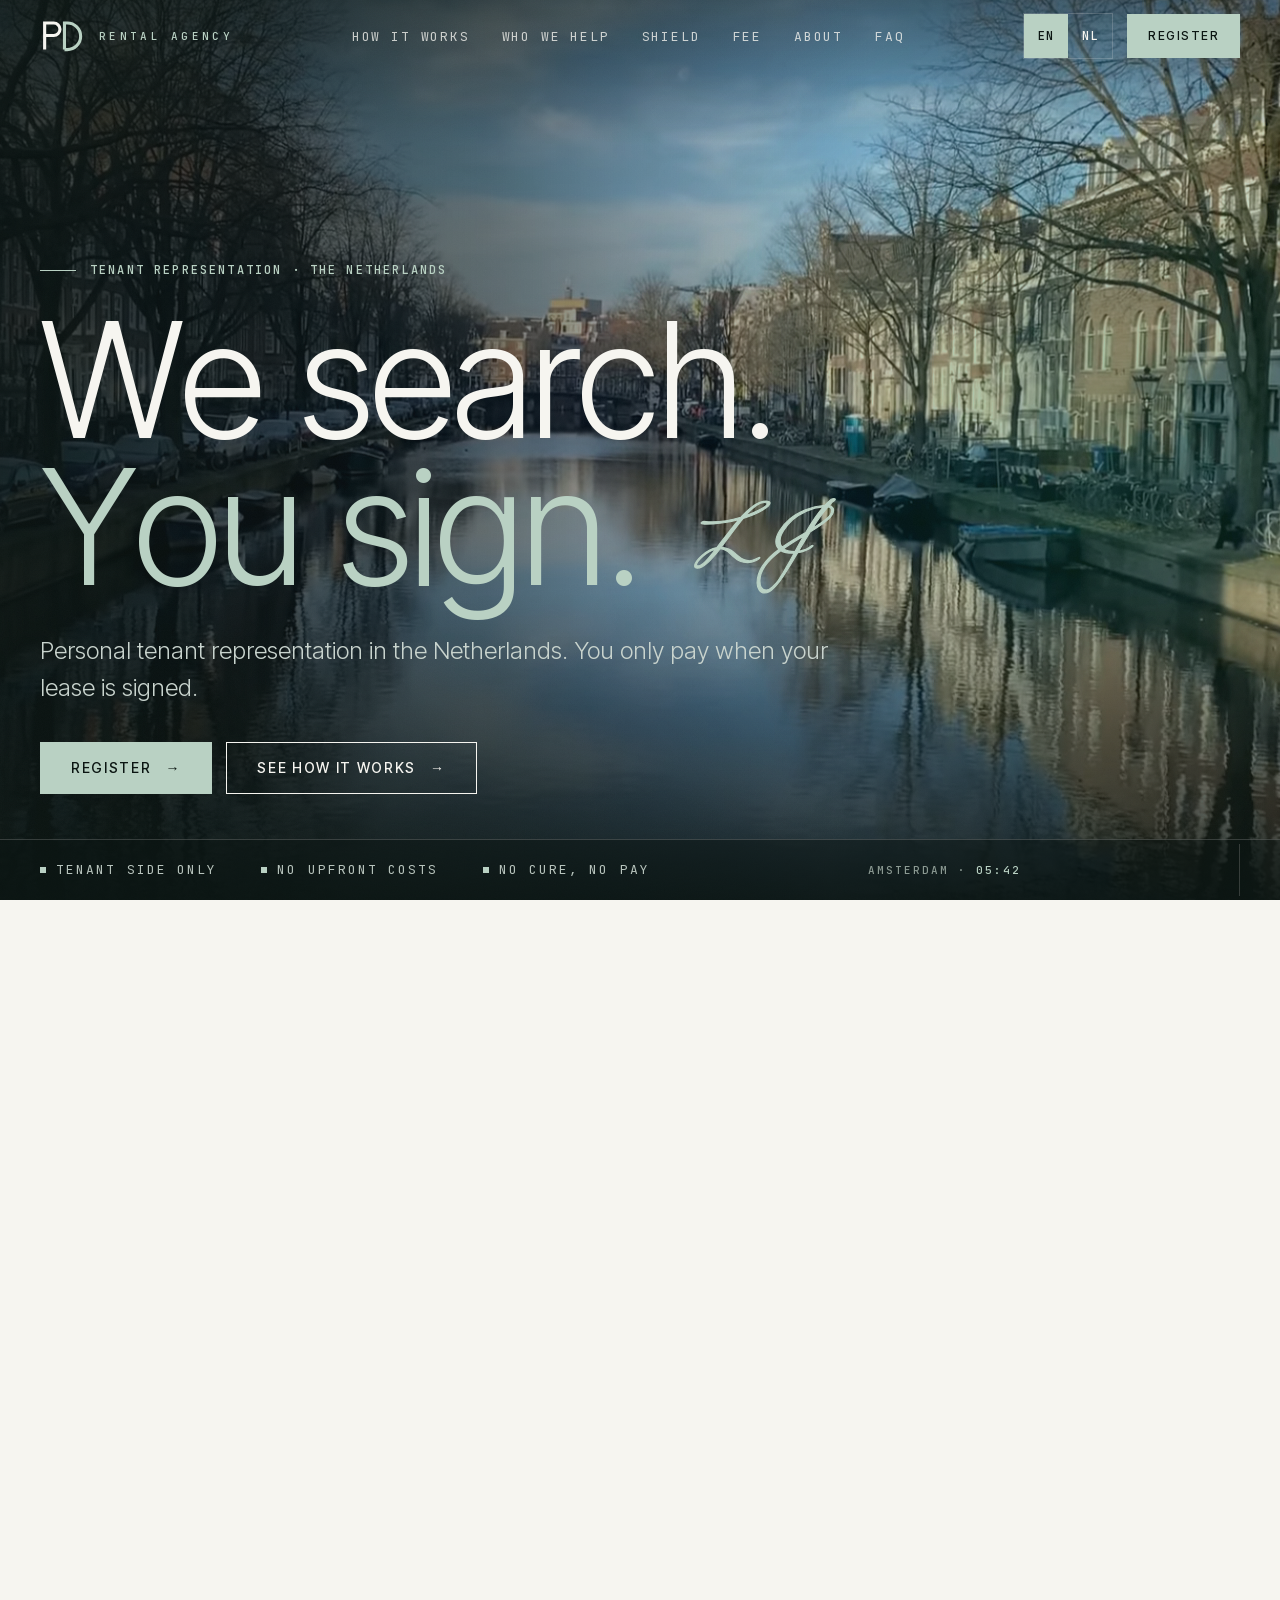
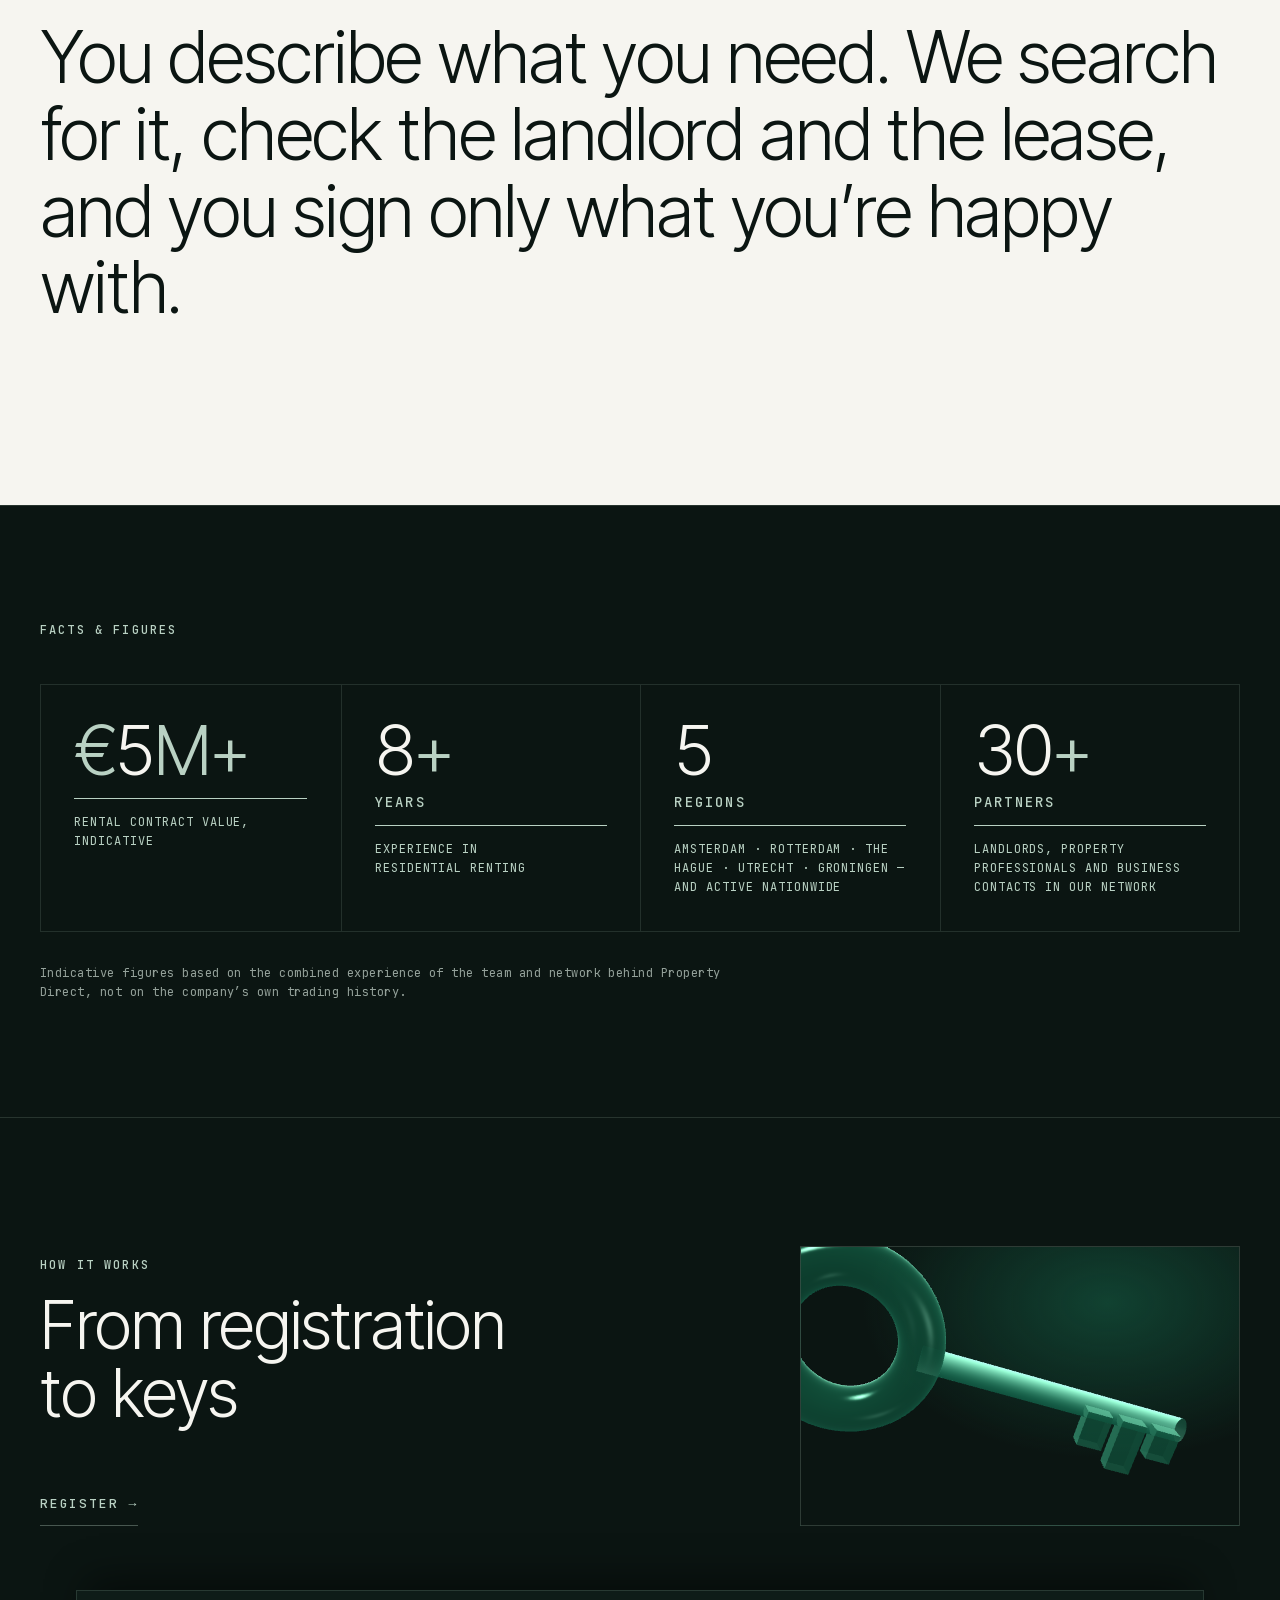
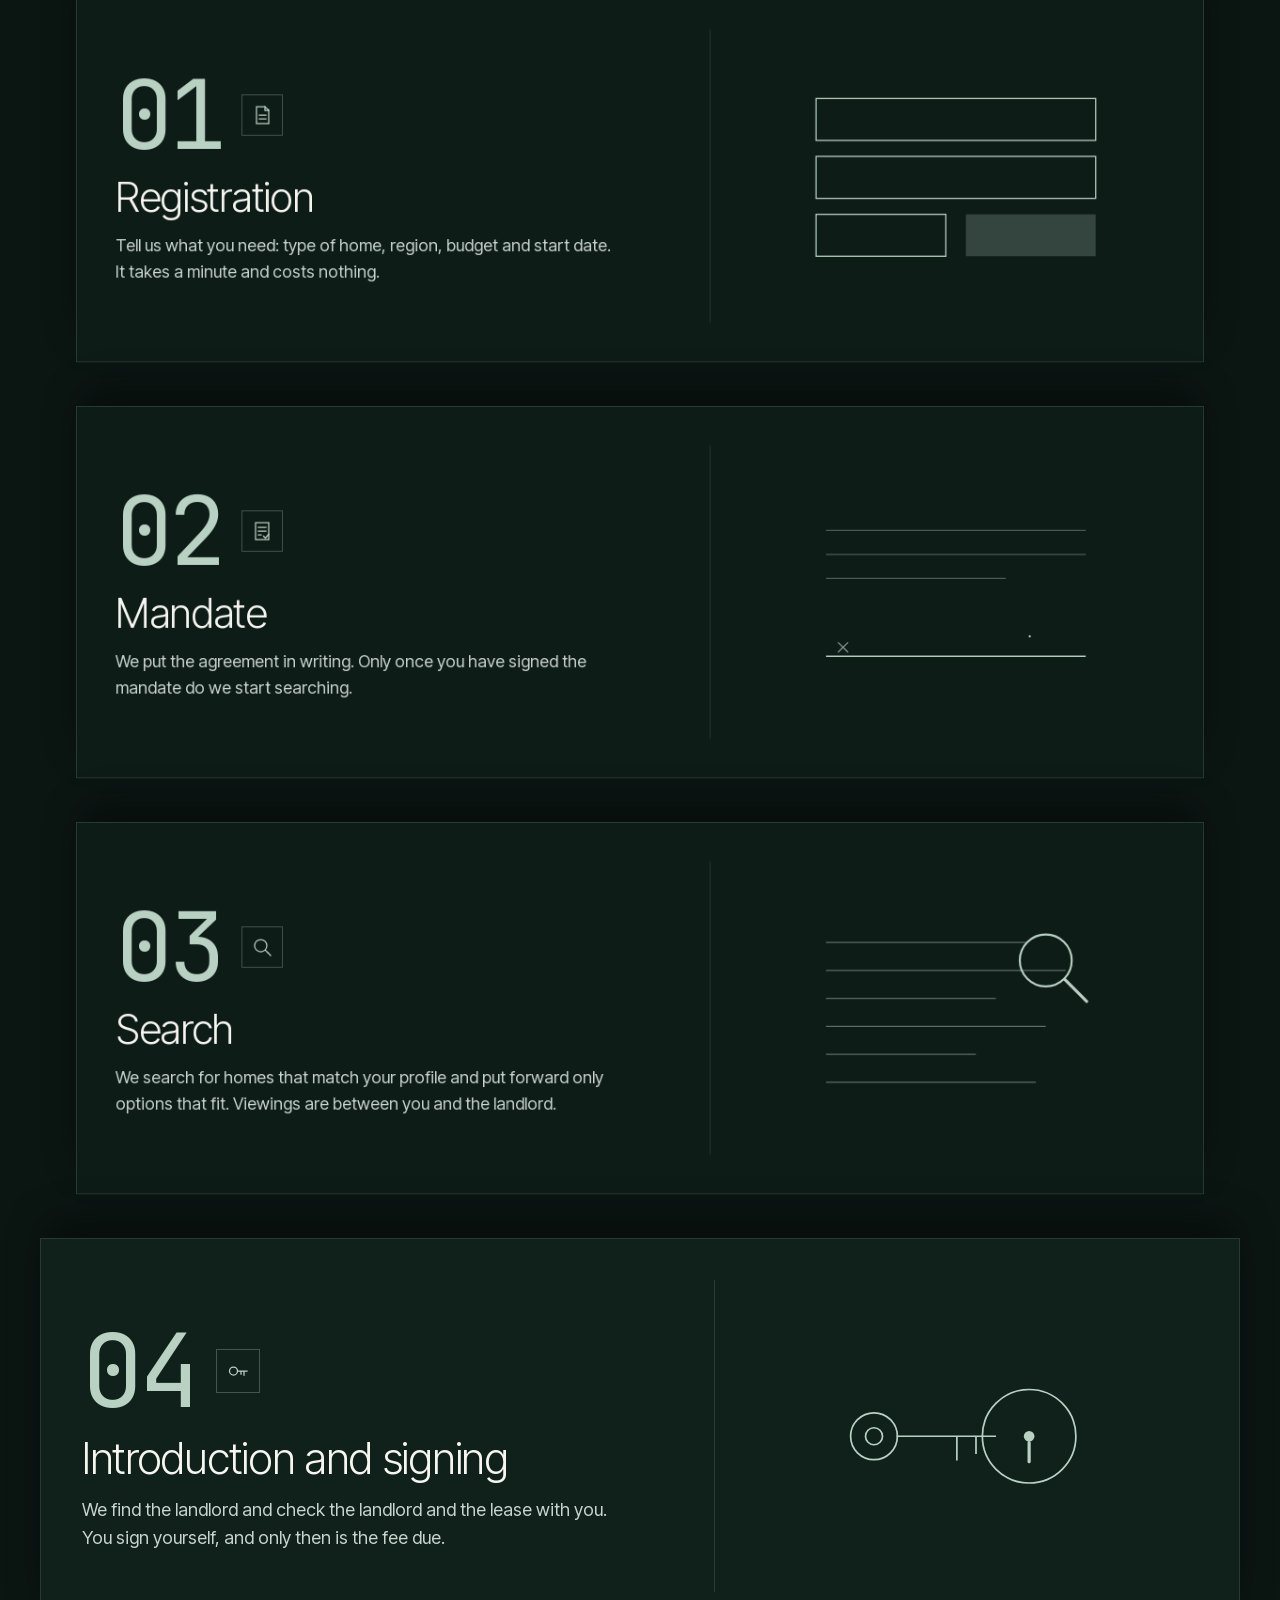
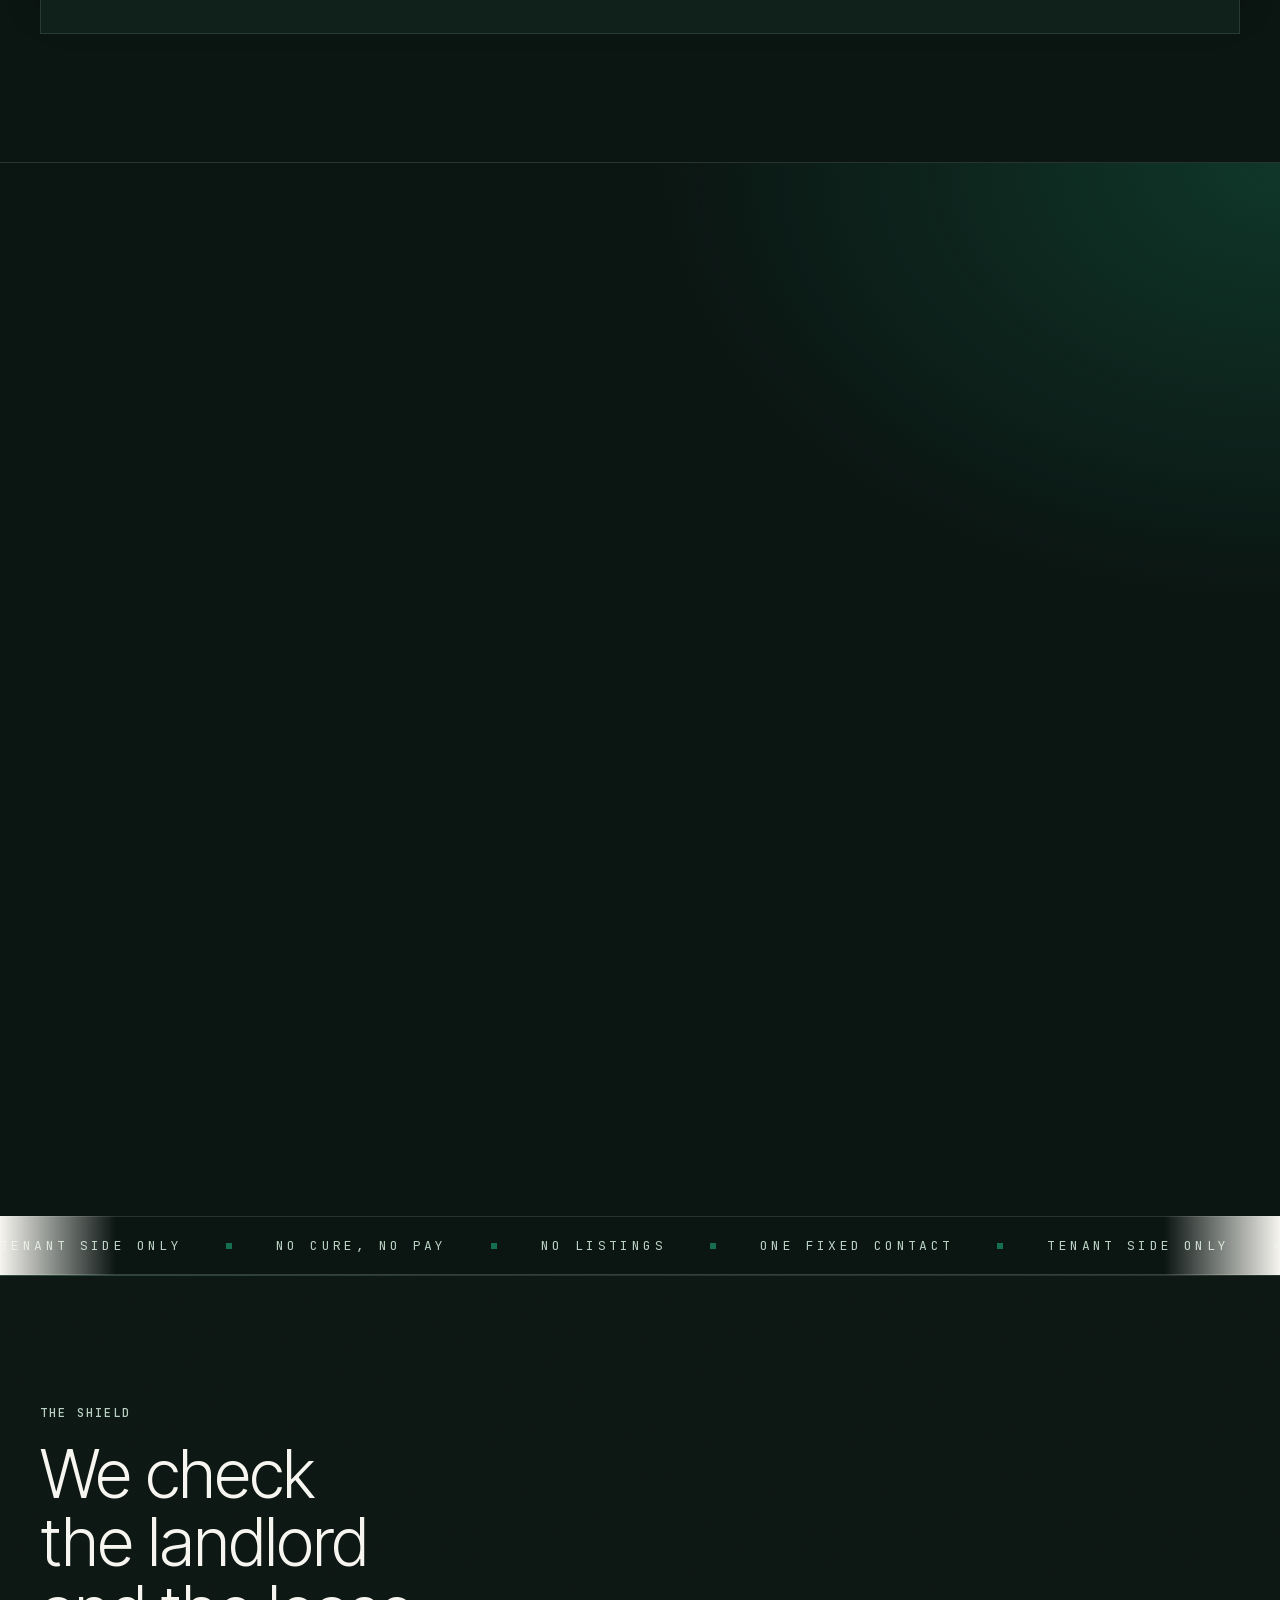
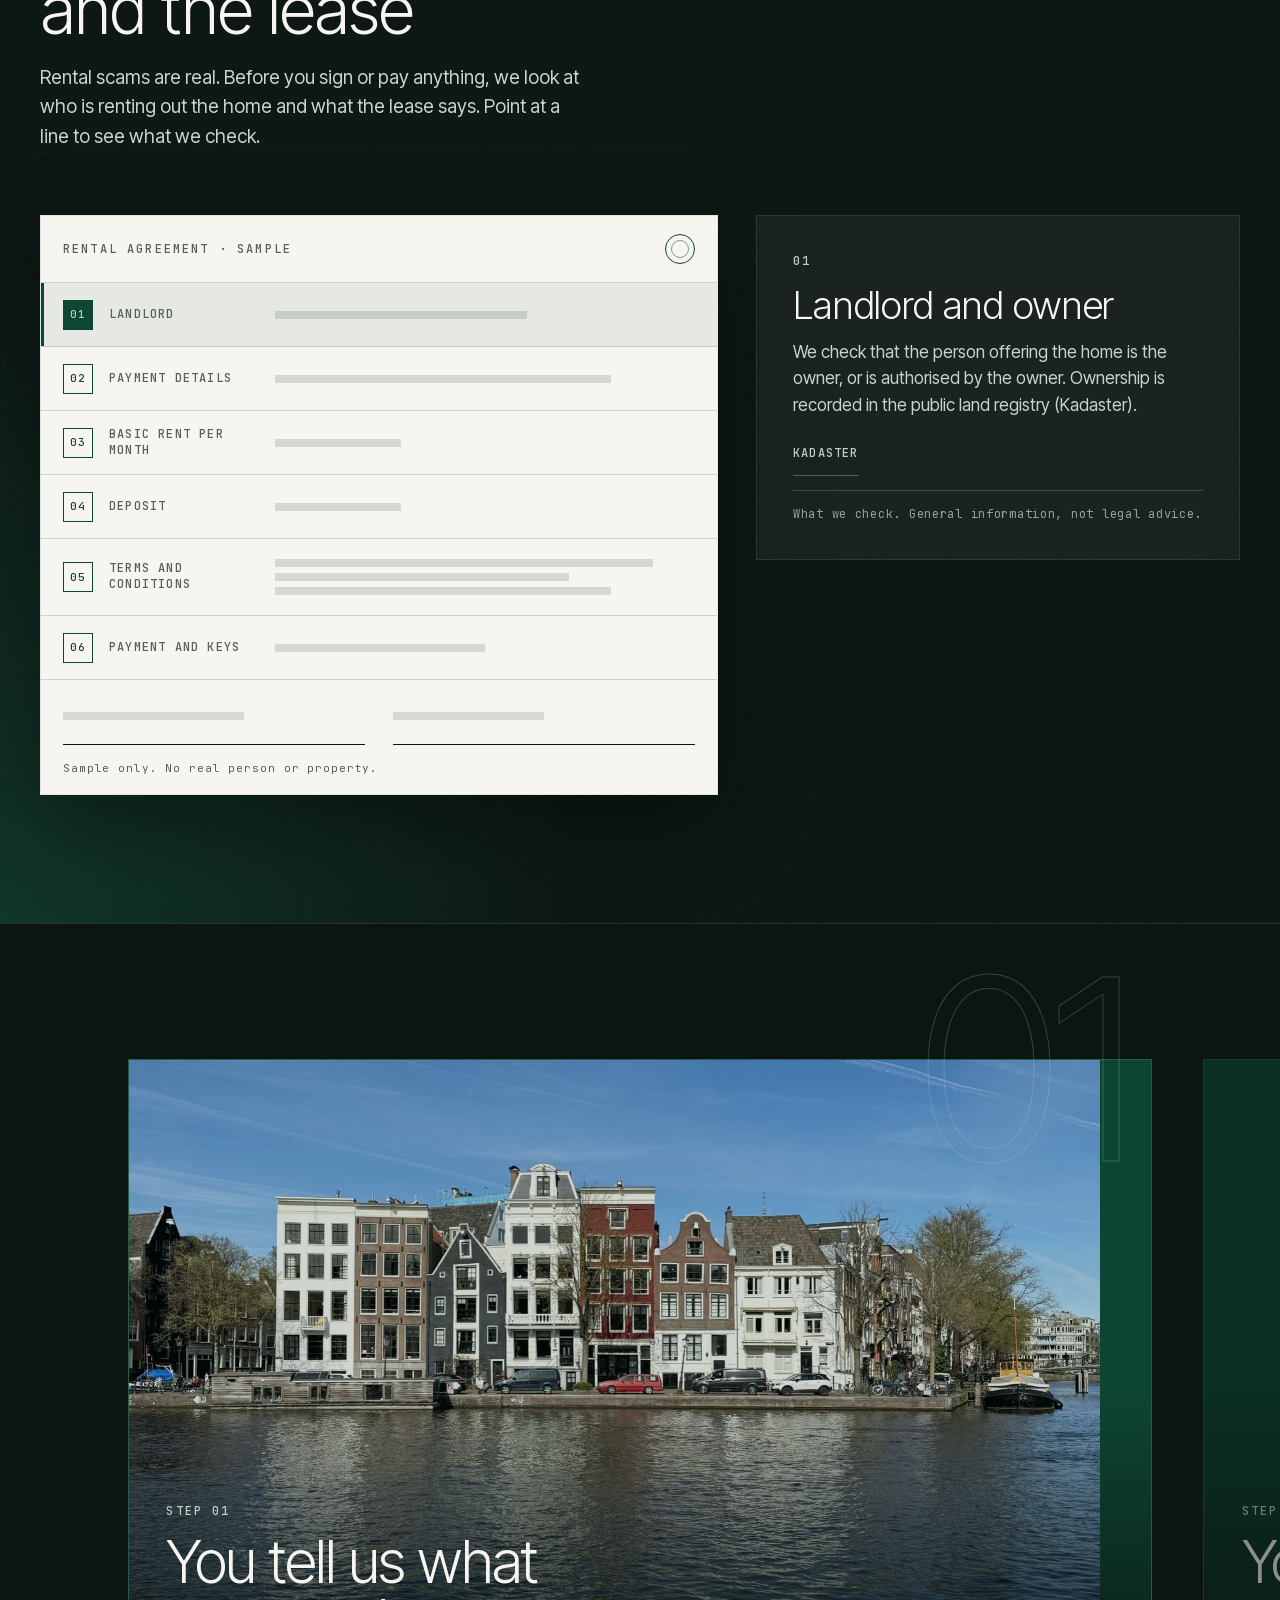
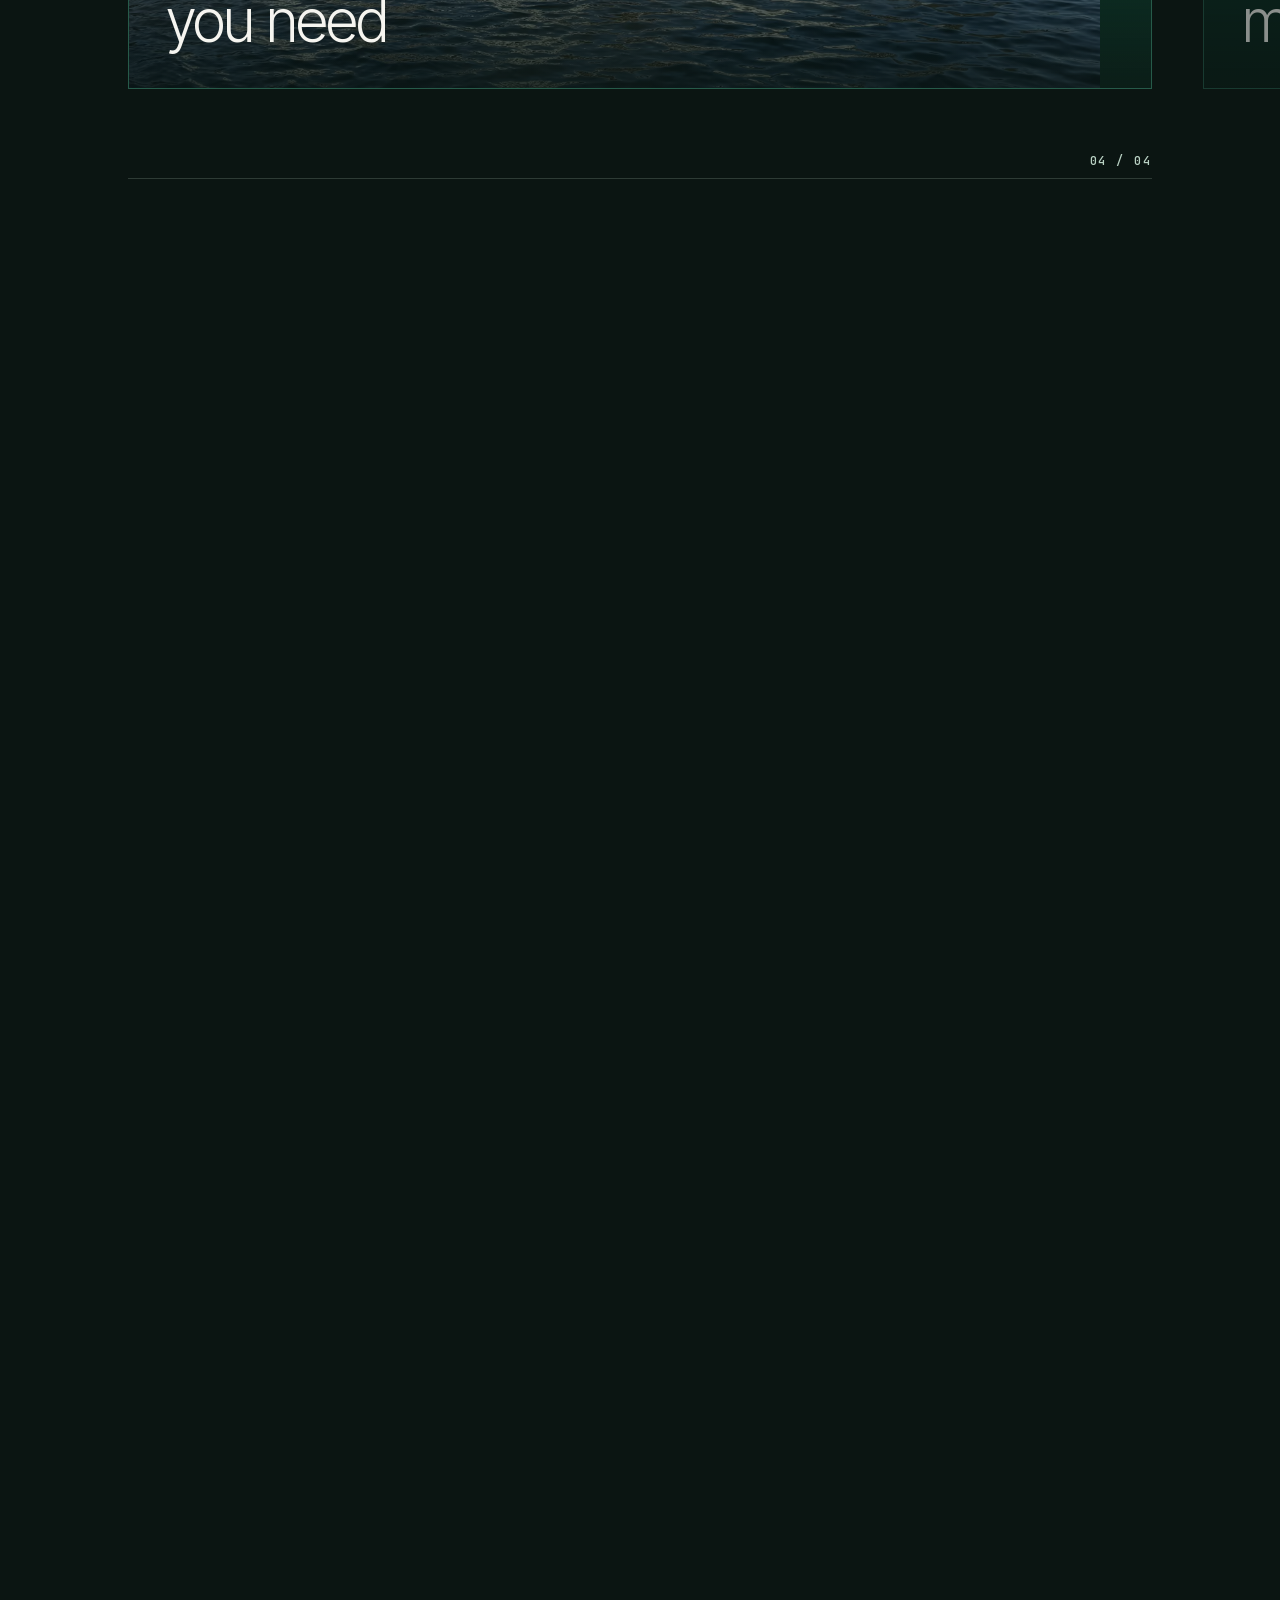
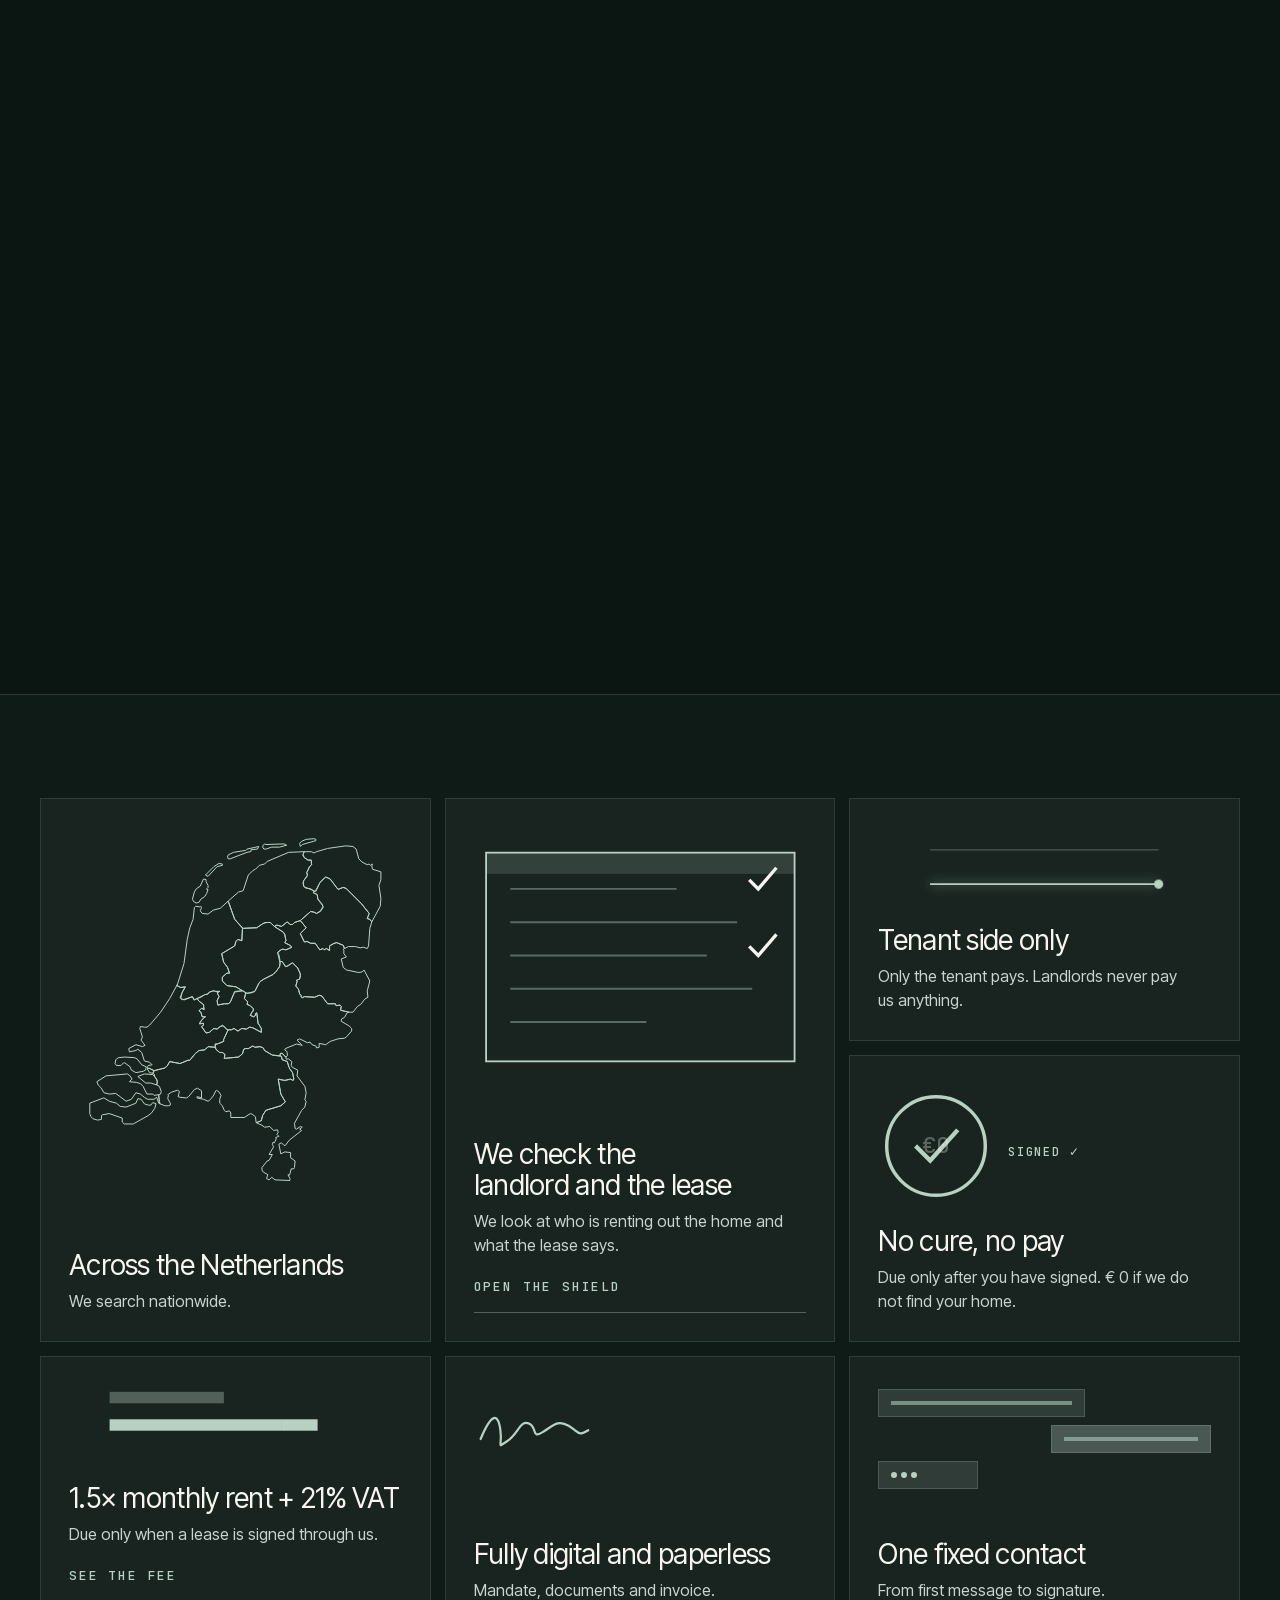
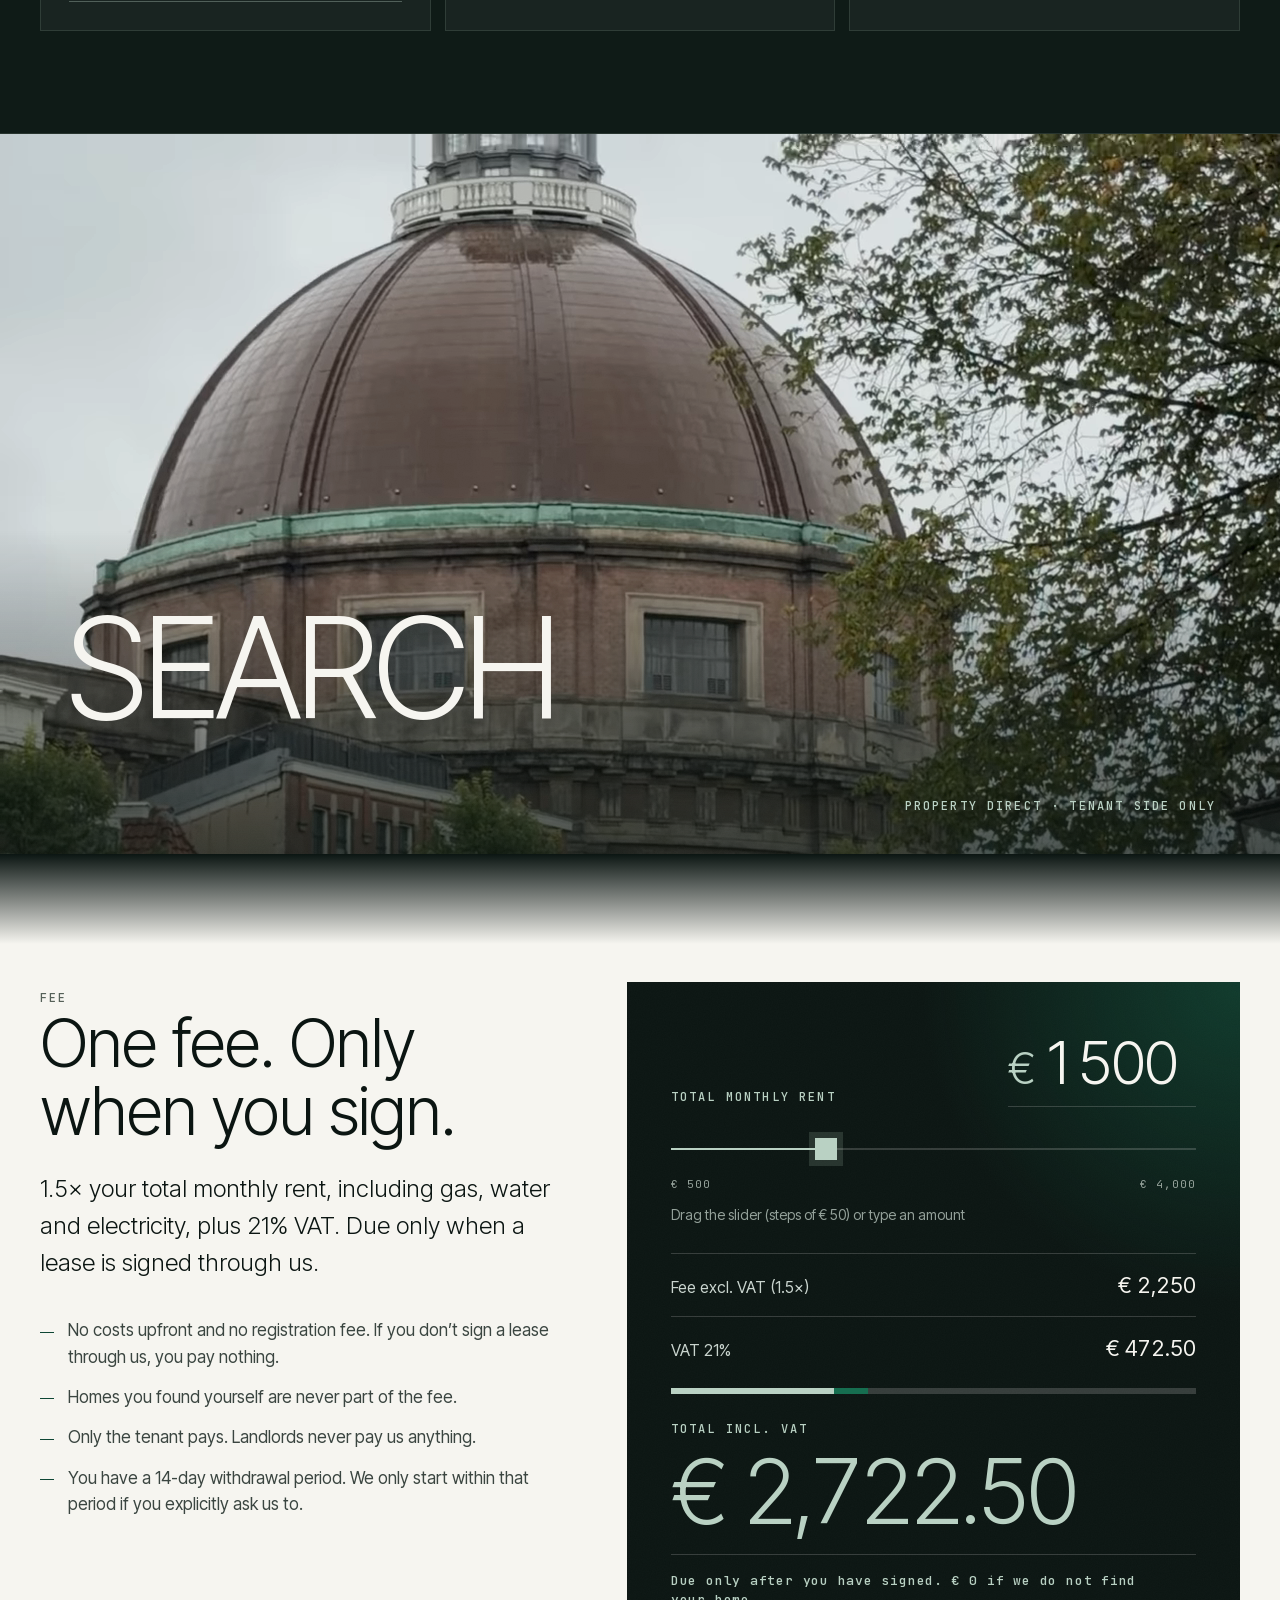
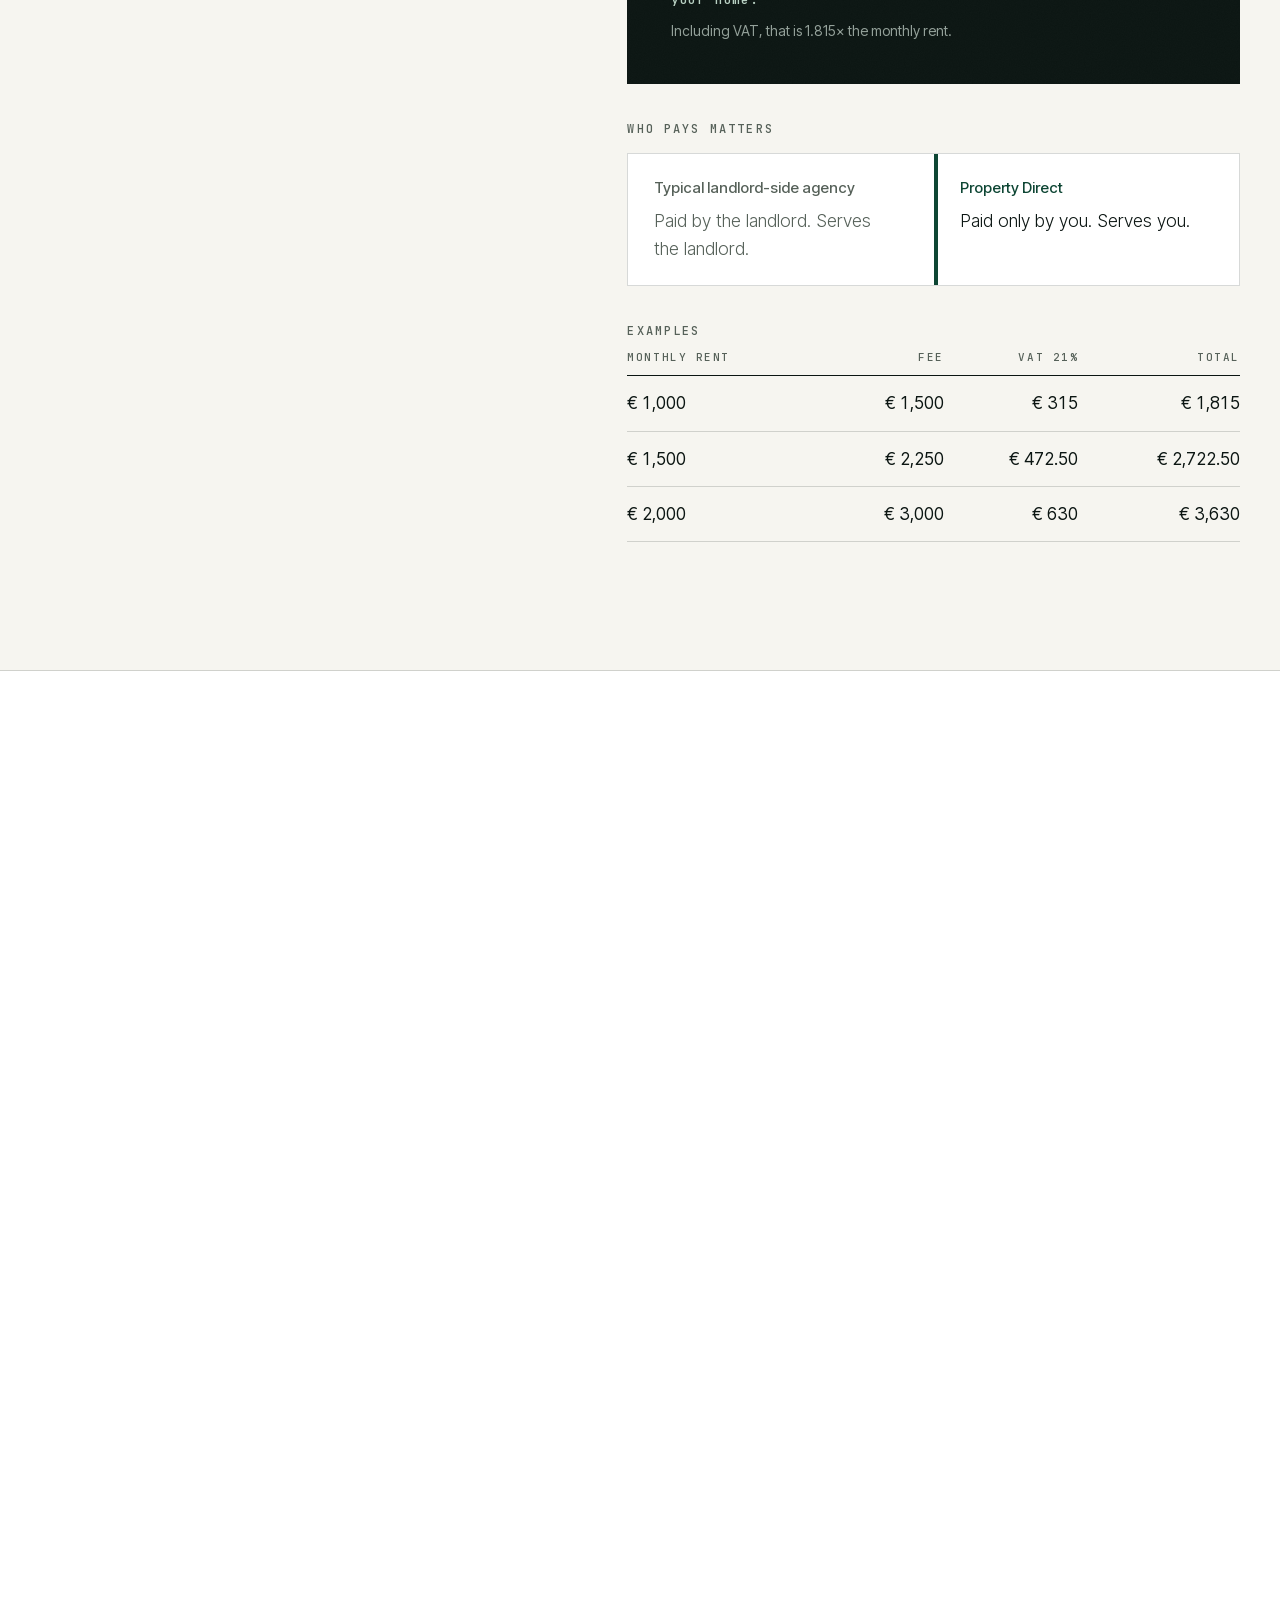
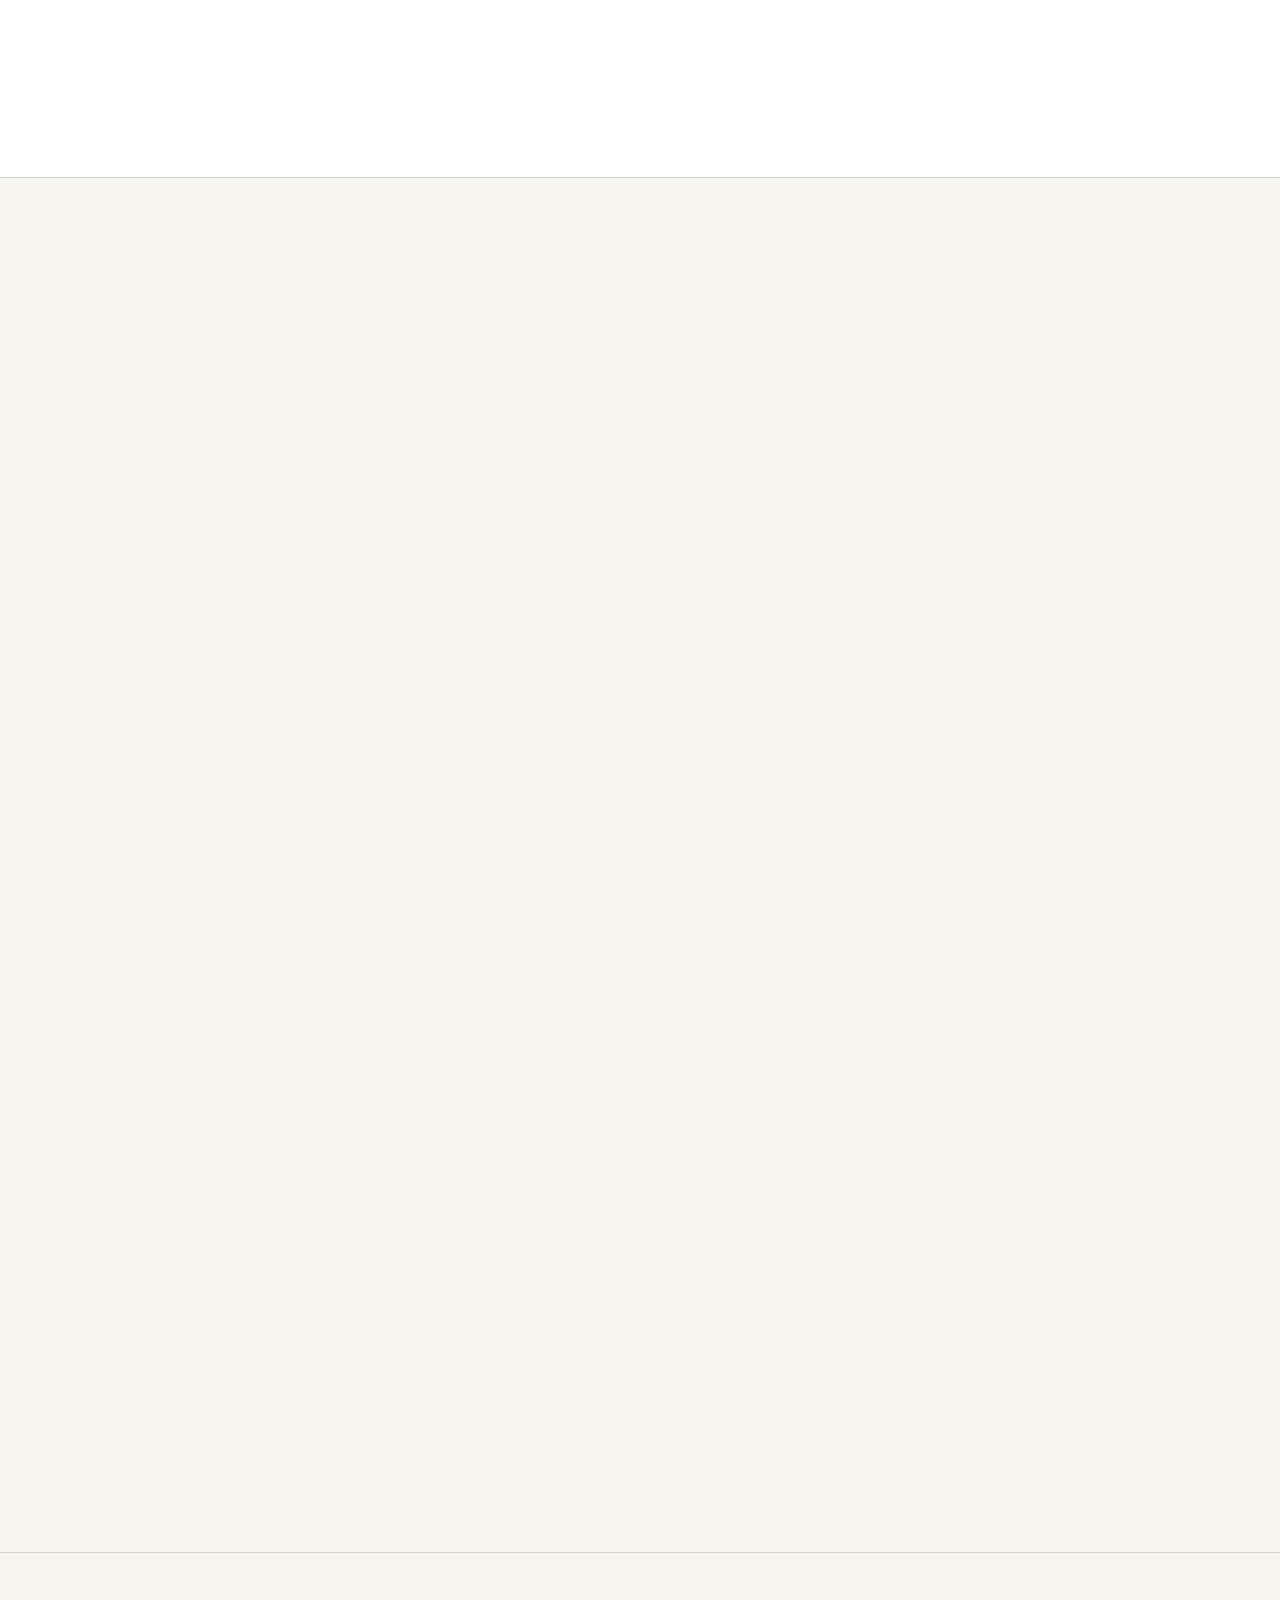
==== index.html @ 0323284e "Remove the sources strip from The Shield Co-Authored-By: Claude Sonnet 5.5 <noreply@anthropic.com>" ====
<!doctype html>
<html lang="en" data-title="homeTitle" data-desc="homeDesc">
<head>
  <meta charset="utf-8">
  <meta name="viewport" content="width=device-width, initial-scale=1, viewport-fit=cover">
  <title>Property Direct – Tenant representation in the Netherlands</title>
  <meta name="description" content="Personal tenant representation in the Netherlands. We search for your rental home, on your side only. You pay only when your lease is signed.">
  <meta name="theme-color" content="#0B1512">
  <meta name="color-scheme" content="light">
  <link rel="canonical" href="https://propertydirect.nl/">
  <link rel="alternate" hreflang="en" href="https://propertydirect.nl/">
  <link rel="alternate" hreflang="nl" href="https://propertydirect.nl/?lang=nl">
  <link rel="alternate" hreflang="x-default" href="https://propertydirect.nl/">
  <link rel="icon" type="image/svg+xml" href="favicon.svg">
  <link rel="icon" type="image/png" sizes="32x32" href="favicon-32.png">
  <link rel="apple-touch-icon" sizes="180x180" href="apple-touch-icon.png">
  <link rel="manifest" href="site.webmanifest">

  <meta property="og:type" content="website">
  <meta property="og:site_name" content="Property Direct">
  <meta property="og:title" content="Property Direct – Tenant representation in the Netherlands">
  <meta property="og:description" content="Personal tenant representation in the Netherlands. We search for your rental home, on your side only. You pay only when your lease is signed.">
  <meta property="og:url" content="https://propertydirect.nl/">
  <meta property="og:locale" content="en_GB">
  <meta property="og:locale:alternate" content="nl_NL">
  <meta property="og:image" content="https://propertydirect.nl/og-image.png">
  <meta property="og:image:width" content="1200">
  <meta property="og:image:height" content="630">
  <meta property="og:image:alt" content="Property Direct. We search. You sign.">
  <meta name="twitter:card" content="summary_large_image">
  <meta name="twitter:title" content="Property Direct – Tenant representation in the Netherlands">
  <meta name="twitter:description" content="Personal tenant representation in the Netherlands. We search for your rental home, on your side only. You pay only when your lease is signed.">
  <meta name="twitter:image" content="https://propertydirect.nl/og-image.png">

  <link rel="preload" href="fonts/inter-tight-latin.woff2" as="font" type="font/woff2" crossorigin>
  <link rel="preload" href="fonts/jetbrains-mono-latin.woff2" as="font" type="font/woff2" crossorigin>
  <link rel="stylesheet" href="css/style.css">
  <script>
  /* Adds the .js class and loads the scripts progressively: straight away for Dutch visitors (no flash of English),
     otherwise after the page has loaded or on the first interaction. The hero needs no JavaScript to render. */
  (function () {
    var d = document, r = d.documentElement, done = 0;
    r.classList.add('js');
    try {
      if (!sessionStorage.getItem('pd-intro') && !matchMedia('(prefers-reduced-motion: reduce)').matches && !location.hash) {
        r.classList.add('intro-on');
        sessionStorage.setItem('pd-intro', '1');
      }
    } catch (e) { /* storage unavailable: no intro */ }
    setTimeout(function () { if (!window.__pdReady) r.classList.add('pd-late'); }, 4000);
    function load() {
      if (done) return;
      done = 1;
      ['js/config.js', 'js/i18n.js', 'js/home.js'].forEach(function (s) {
        var e = d.createElement('script'); e.src = s; e.async = false; d.body.appendChild(e);
      });
    }
    var nl = 0;
    try { nl = /[?&]lang=nl/.test(location.search) || localStorage.getItem('pd-lang') === 'nl'; } catch (e) { /* ignore */ }
    if (nl) { d.addEventListener('DOMContentLoaded', load); return; }
    ['pointerdown', 'keydown', 'scroll', 'touchstart'].forEach(function (t) { addEventListener(t, load, { once: true, passive: true }); });
    addEventListener('load', function () { setTimeout(load, 1200); });
  })();
  </script>

  <script type="application/ld+json">
  {
    "@context": "https://schema.org",
    "@graph": [
      {
        "@type": ["ProfessionalService", "Organization"],
        "@id": "https://propertydirect.nl/#organization",
        "name": "Property Direct",
        "alternateName": "PD Rental Agency",
        "url": "https://propertydirect.nl/",
        "logo": "https://propertydirect.nl/icon-512.png",
        "description": "Personal tenant representation in the Netherlands. We search on the tenant's side only. You pay only when your lease is signed.",
        "areaServed": { "@type": "Country", "name": "Netherlands" },
        "identifier": { "@type": "PropertyValue", "propertyID": "KvK", "value": "[KvK]" }
      },
      {
        "@type": "FAQPage",
        "mainEntity": [
          { "@type": "Question", "name": "What does it cost?", "acceptedAnswer": { "@type": "Answer", "text": "1.5× your total monthly rent, including gas, water and electricity, plus 21% VAT. For a total rent of € 1,500 that is € 2,250 plus € 472.50 VAT, € 2,722.50 in total. Nothing is due upfront." } },
          { "@type": "Question", "name": "When do I pay?", "acceptedAnswer": { "@type": "Answer", "text": "Only after you have signed a lease for a home we found for you. Not when you register, not when you sign the mandate and not while we search." } },
          { "@type": "Question", "name": "What if you don’t find a home?", "acceptedAnswer": { "@type": "Answer", "text": "Then you pay nothing. No cure, no pay." } },
          { "@type": "Question", "name": "Do you list homes?", "acceptedAnswer": { "@type": "Answer", "text": "No. We do not publish or sell listings and we never show “available homes”. We search per tenant, based on your search profile." } },
          { "@type": "Question", "name": "Do you work for landlords?", "acceptedAnswer": { "@type": "Answer", "text": "No. We work for tenants only and never take money from landlords. Landlords do not pay us anything." } },
          { "@type": "Question", "name": "What is the mandate?", "acceptedAnswer": { "@type": "Answer", "text": "The mandate is the written agreement in which you instruct us to search for you. We only start searching once you have signed it. Registering on this site is not a mandate." } },
          { "@type": "Question", "name": "Can I cancel?", "acceptedAnswer": { "@type": "Answer", "text": "Yes, at any time before you sign a lease, and no fee is due then. As a consumer you also have a 14-day right of withdrawal. We only start within that period if you explicitly ask us to." } },
          { "@type": "Question", "name": "How do you handle my data?", "acceptedAnswer": { "@type": "Answer", "text": "We only use your details to contact you and to search for a home for you. We share them with a landlord only when you ask us to. We use no tracking or advertising cookies." } },
          { "@type": "Question", "name": "Which areas and home types?", "acceptedAnswer": { "@type": "Answer", "text": "We search throughout the Netherlands. In the registration you tell us the city or region and whether you want a room, studio, apartment or house." } },
          { "@type": "Question", "name": "How long does it take?", "acceptedAnswer": { "@type": "Answer", "text": "That depends on the market, your budget and how flexible you are, so we do not promise a timeline. Registering takes about a minute." } },
          { "@type": "Question", "name": "Can you help me buy a home later?", "acceptedAnswer": { "@type": "Answer", "text": "We can point you to licensed advisers; we do not give regulated financial advice." } }
        ]
      }
    ]
  }
  </script>
</head>
<body>
  <a class="skip" href="#main" data-i18n="skip">Skip to content</a>
  <div class="intro" id="intro" aria-hidden="true">
    <i class="pl"></i><i class="pr"></i>
    <svg viewBox="0 0 158 120" width="158" height="120" focusable="false"><path pathLength="1" d="M16 108 V14 H48 A22 22 0 0 1 48 58 H16"/><path pathLength="1" d="M86 108 V14 H96 A47 47 0 0 1 96 108 Z"/></svg>
  </div>
  <div class="cursor-glow" id="cursor-glow" aria-hidden="true"></div>
  <div class="cursor-ring" id="cursor-ring" aria-hidden="true"><svg viewBox="0 0 30 20" fill="none" stroke="currentColor" stroke-width="1.6" stroke-linecap="square" stroke-linejoin="miter" focusable="false"><circle cx="6.5" cy="10" r="4.5"/><path d="M11 10h17M23 10v5M19 10v3.5"/></svg></div>

  <svg width="0" height="0" style="position:absolute" aria-hidden="true" focusable="false">
    <symbol id="pd" viewBox="0 0 158 120">
      <path class="mp" d="M16 108 V14 H48 A22 22 0 0 1 48 58 H16" fill="none" stroke-width="11" stroke-linejoin="miter"/>
      <path class="md" d="M86 108 V14 H96 A47 47 0 0 1 96 108 Z" fill="none" stroke-width="11" stroke-linejoin="miter"/>
    </symbol>
  </svg>

  <header class="site-header" id="site-header">
    <div class="wrap bar">
      <a class="brand" href="#top" aria-label="PD Rental Agency – Property Direct">
        <svg class="mark mark-progress" viewBox="0 0 158 120" width="45" height="34" aria-hidden="true" focusable="false">
          <defs><clipPath id="dclip"><rect id="dclip-rect" x="0" y="120" width="158" height="0"/></clipPath></defs>
          <path class="d-fill" d="M86 108 V14 H96 A47 47 0 0 1 96 108 Z" clip-path="url(#dclip)"/>
          <path class="mp" pathLength="1" d="M16 108 V14 H48 A22 22 0 0 1 48 58 H16" fill="none" stroke-width="11" stroke-linejoin="miter"/>
          <path class="md" pathLength="1" d="M86 108 V14 H96 A47 47 0 0 1 96 108 Z" fill="none" stroke-width="11" stroke-linejoin="miter"/>
        </svg>
        <span>Rental Agency</span>
      </a>
      <nav class="menu" aria-label="Main" data-i18n-aria="mainNav">
        <a href="#how" data-i18n="navHow">How it works</a>
        <a href="#who" class="nav-opt" data-i18n="navWho">Who we help</a>
        <a href="#shield" data-i18n="navShield">Shield</a>
        <a href="#fee" data-i18n="navFee">Fee</a>
        <a href="#about" class="nav-opt" data-i18n="navAbout">About</a>
        <a href="#faq" data-i18n="navFaq">FAQ</a>
      </nav>
      <div class="bar-end">
        <div class="lang" role="group" aria-label="Language / Taal">
          <button type="button" data-lang="en" aria-pressed="true">EN</button>
          <button type="button" data-lang="nl" aria-pressed="false">NL</button>
        </div>
        <a class="btn btn-light btn-sm" href="#register"><span data-i18n="navCta">Register</span></a>
        <button class="menu-btn" id="menu-btn" type="button" aria-expanded="false" aria-controls="mobile-menu" data-i18n-aria="menuOpen" aria-label="Open menu">
          <span></span><span></span>
        </button>
      </div>
    </div>
  </header>

  <div class="mobile-menu grain" id="mobile-menu" data-lenis-prevent role="dialog" aria-modal="true" aria-label="Menu" hidden>
    <nav aria-label="Mobile" data-i18n-aria="mobileNav">
      <a href="#how" style="--n:0"><span data-i18n="navHow">How it works</span></a>
      <a href="#who" style="--n:1"><span data-i18n="navWho">Who we help</span></a>
      <a href="#shield" style="--n:2"><span data-i18n="navShield">Shield</span></a>
      <a href="#fee" style="--n:3"><span data-i18n="navFee">Fee</span></a>
      <a href="#about" style="--n:4"><span data-i18n="navAbout">About</span></a>
      <a href="#faq" style="--n:5"><span data-i18n="navFaq">FAQ</span></a>
      <a href="#register" class="m-cta" style="--n:6"><span data-i18n="navCta">Register</span></a>
    </nav>
  </div>

  <nav class="chapters" id="chapters" aria-label="Chapters" data-i18n-aria="chNav">
    <a href="#top" data-ch="1"><span class="n">01</span><span class="t" data-i18n="chSearch">Search</span></a>
    <a href="#how" data-ch="2"><span class="n">02</span><span class="t" data-i18n="chHow">How</span></a>
    <a href="#who" data-ch="3"><span class="n">03</span><span class="t" data-i18n="chWho">Who</span></a>
    <a href="#shield" data-ch="4"><span class="n">04</span><span class="t" data-i18n="chShield">Shield</span></a>
    <a href="#fee" data-ch="5"><span class="n">05</span><span class="t" data-i18n="chFee">Fee</span></a>
    <a href="#about" data-ch="6"><span class="n">06</span><span class="t" data-i18n="chAbout">About</span></a>
    <a href="#faq" data-ch="7"><span class="n">07</span><span class="t" data-i18n="chFaq">FAQ</span></a>
  </nav>

  <main id="main">
    <div class="hero-track" id="hero-track">
    <section class="hero grain" id="top">
      <div class="hero-media" aria-hidden="true">
        <img class="hero-poster" src="assets/media/hero-poster-800.webp" srcset="assets/media/hero-poster-800.webp 800w, assets/media/hero-poster.webp 1600w" sizes="100vw" width="1600" height="900" alt="" decoding="async">
        <video class="hero-video" id="hero-video" muted loop playsinline preload="metadata" tabindex="-1" disablepictureinpicture></video>
        <i class="hero-glow"></i>
        <i class="hero-tint"></i>
      </div>

      <div class="wrap hero-inner" id="hero-inner">
        <p class="label on-dark hero-label" data-i18n="heroLabel">Tenant representation · The Netherlands</p>
        <h1 id="hero-h1" aria-label="We search. You sign." data-i18n-aria="heroAria">
          <span class="line" aria-hidden="true"><span class="line-in" data-split="h1a"><span class="w"><span class="ch" style="--i:0">W</span><span class="ch" style="--i:1">e</span></span> <span class="w"><span class="ch" style="--i:2">s</span><span class="ch" style="--i:3">e</span><span class="ch" style="--i:4">a</span><span class="ch" style="--i:5">r</span><span class="ch" style="--i:6">c</span><span class="ch" style="--i:7">h</span><span class="ch" style="--i:8">.</span></span></span></span>
          <span class="line l2" aria-hidden="true"><span class="line-in"><em data-split="h1b"><span class="w"><span class="ch" style="--i:9">Y</span><span class="ch" style="--i:10">o</span><span class="ch" style="--i:11">u</span></span> <span class="w"><span class="ch" style="--i:12">s</span><span class="ch" style="--i:13">i</span><span class="ch" style="--i:14">g</span><span class="ch" style="--i:15">n</span><span class="ch" style="--i:16">.</span></span></em>
            <svg class="sig" viewBox="-20 -792 1765 1196" aria-hidden="true" focusable="false"><path pathLength="1" class="sig-ink" d="M0 53Q0 4 89 -76Q178 -156 272 -172Q291 -196 334 -253Q377 -310 404 -344Q489 -456 540 -513Q336 -459 123 -459Q79 -459 79 -472Q79 -479 91 -487Q103 -495 114 -495Q168 -488 217 -488Q378 -488 567 -544Q748 -742 873 -742Q925 -742 925 -718Q925 -685 832 -629Q739 -573 596 -529Q544 -467 446 -335Q348 -203 325 -174Q417 -170 484 -112Q512 -89 538 -66Q602 -11 674 -11Q708 -11 748 -32Q789 -54 794 -54Q800 -54 800 -49Q800 -31 749 -10Q698 12 648 12Q598 12 558 -4Q518 -21 492 -45Q465 -69 440 -93Q381 -152 312 -157Q223 -44 155 18Q87 80 34 80Q0 80 0 53ZM41 53Q76 53 129 0Q182 -53 258 -153Q180 -135 102 -66Q23 4 23 39Q23 53 41 53ZM855 -724Q766 -724 624 -563Q736 -601 812 -644Q889 -687 889 -710Q889 -724 855 -724Z M1090 -158Q1136 -123 1226 -123H1230Q1286 -227 1337 -315Q1184 -225 1090 -158ZM1680 -631Q1680 -665 1634 -671Q1547 -570 1442 -405Q1559 -475 1620 -528Q1680 -581 1680 -631ZM1070 -177Q1164 -243 1361 -357Q1481 -563 1578 -671Q1473 -664 1372 -619Q1271 -574 1202 -512Q1132 -449 1090 -378Q1047 -308 1047 -257Q1047 -206 1070 -177ZM1219 -103H1198Q1110 -103 1056 -134Q800 55 800 237Q800 349 878 349Q915 349 953 311Q975 290 992 271Q1010 252 1036 213Q1061 174 1078 148Q1094 121 1124 68Q1154 16 1170 -13Q1185 -42 1219 -103ZM1704 -633Q1703 -574 1630 -511Q1557 -448 1415 -362Q1337 -236 1274 -126Q1371 -141 1438 -197Q1442 -200 1447 -200Q1452 -200 1452 -194Q1452 -189 1430 -172Q1408 -156 1362 -136Q1315 -116 1264 -108Q1105 162 1045 238Q964 341 915 368Q885 384 857 384Q814 384 790 346Q765 308 765 260Q765 50 1034 -151Q995 -186 995 -246Q995 -307 1042 -382Q1088 -456 1166 -522Q1243 -588 1358 -635Q1472 -682 1594 -689Q1641 -738 1676 -764Q1688 -772 1706 -772Q1725 -772 1725 -762Q1725 -757 1711 -747Q1697 -737 1690 -731L1649 -688Q1672 -683 1688 -667Q1704 -651 1704 -633Z"/></svg>
          </span></span>
        </h1>
        <p class="hero-sub" data-i18n="heroSub">Personal tenant representation in the Netherlands. You only pay when your lease is signed.</p>
        <div class="cta">
          <span class="magnet-wrap"><a class="btn btn-light btn-arrow" id="cta-main" href="#register"><span data-i18n="cta1">Register</span><span class="arr" aria-hidden="true">→</span></a></span>
          <a class="btn btn-ghost btn-arrow" href="#how"><span data-i18n="cta2">See how it works</span><span class="arr" aria-hidden="true">→</span></a>
        </div>
      </div>

      <div class="trust">
        <div class="wrap trust-row">
          <ul>
            <li data-i18n="t1">Tenant side only</li>
            <li data-i18n="t2">No upfront costs</li>
            <li data-i18n="t3">No cure, no pay</li>
          </ul>
          <p class="ams label" aria-hidden="true">Amsterdam · <time id="ams-time">––:––</time></p>
          <div class="scroll-line" aria-hidden="true"><i></i></div>
        </div>
      </div>
    </section>
    </div>

    <section class="statement" id="statement" aria-label="Summary">
      <div class="wrap">
        <p class="stmt" id="stmt" data-i18n="stmt">You describe what you need. We search for it, check the landlord and the lease, and you sign only what you’re happy with.</p>
      </div>
    </section>

    <section class="facts" id="facts" aria-labelledby="facts-title">
      <div class="wrap">
        <p class="label on-dark" id="facts-title" data-i18n="factsLabel">Facts &amp; figures</p>
        <ul class="facts-grid" id="facts-grid">
          <li class="fact spot" data-fact="0" data-reveal><p class="fact-num"><span class="pre">€</span><span class="n" data-to="5">5</span><span class="suf">M<span class="plus">+</span></span></p><i class="fact-line" aria-hidden="true"></i><p class="fact-label">Rental contract value, indicative</p></li>
          <li class="fact spot" data-fact="1" data-reveal style="--i:1"><p class="fact-num"><span class="n" data-to="8">8</span><span class="suf"><span class="plus">+</span></span><span class="unit">years</span></p><i class="fact-line" aria-hidden="true"></i><p class="fact-label">Experience in residential renting</p></li>
          <li class="fact spot" data-fact="2" data-reveal style="--i:2"><p class="fact-num"><span class="n" data-to="5">5</span><span class="unit">regions</span></p><i class="fact-line" aria-hidden="true"></i><p class="fact-label">Amsterdam · Rotterdam · The Hague · Utrecht · Groningen — and active nationwide</p></li>
          <li class="fact spot" data-fact="3" data-reveal style="--i:3"><p class="fact-num"><span class="n" data-to="30">30</span><span class="suf"><span class="plus">+</span></span><span class="unit">partners</span></p><i class="fact-line" aria-hidden="true"></i><p class="fact-label">Landlords, property professionals and business contacts in our network</p></li>
        </ul>
        <p class="facts-note" data-i18n="factsNote">Indicative figures based on the combined experience of the team and network behind Property Direct, not on the company’s own trading history.</p>
      </div>
    </section>

    <section class="s how" id="how" aria-labelledby="how-title">
      <div class="wrap">
        <div class="how-head">
          <div class="how-copy">
            <span class="label on-dark" data-i18n="howLabel">How it works</span>
            <h2 id="how-title" data-i18n="howTitle">From registration to keys</h2>
            <a class="link-cta" href="#register"><span data-i18n="cta1">Register</span> →</a>
          </div>
          <div class="key3d" id="key3d" aria-hidden="true">
            <svg class="key-fallback" viewBox="0 0 220 120" fill="none" stroke="currentColor" stroke-width="2.2" stroke-linecap="square" stroke-linejoin="miter" focusable="false"><circle cx="48" cy="56" r="30"/><circle cx="48" cy="56" r="12"/><path d="M78 56H196M150 56v26M170 56v36M190 56v22"/></svg>
            <canvas></canvas>
          </div>
        </div>
        <ol class="how-steps" id="how-steps">
          <li class="how-card" style="--i:0">
            <div class="hc-copy"><span class="hc-top"><span class="hc-num" aria-hidden="true">01</span><span class="marker" aria-hidden="true"><svg viewBox="0 0 24 24" fill="none" stroke="currentColor" stroke-width="1.25" stroke-linecap="square" stroke-linejoin="miter"><path d="M6 3h9l4 4v14H6z"/><path d="M15 3v4h4M9 12h7M9 16h7"/></svg></span></span><h3 data-i18n="s1h">Registration</h3><p data-i18n="s1p">Tell us what you need: type of home, region, budget and start date. It takes a minute and costs nothing.</p></div>
            <div class="hc-art" aria-hidden="true"><svg viewBox="0 0 320 200" fill="none" stroke="currentColor" stroke-width="1.2"><rect x="20" y="22" width="280" height="42"/><rect class="bar b1" x="30" y="39" width="150" height="8" fill="currentColor" stroke="none"/><rect x="20" y="80" width="280" height="42"/><rect class="bar b2" x="30" y="97" width="200" height="8" fill="currentColor" stroke="none"/><rect x="20" y="138" width="130" height="42"/><rect class="bar b3" x="30" y="155" width="70" height="8" fill="currentColor" stroke="none"/><rect class="btn-ill" x="170" y="138" width="130" height="42" fill="currentColor" stroke="none"/></svg></div>
          </li>
          <li class="how-card" style="--i:1">
            <div class="hc-copy"><span class="hc-top"><span class="hc-num" aria-hidden="true">02</span><span class="marker" aria-hidden="true"><svg viewBox="0 0 24 24" fill="none" stroke="currentColor" stroke-width="1.25" stroke-linecap="square" stroke-linejoin="miter"><path d="M5 3h14v18H5z"/><path d="M8 8h8M8 12h8M8 16h3"/><path d="M13.5 17.5l2 2 3.5-4"/></svg></span></span><h3 data-i18n="s2h">Mandate</h3><p data-i18n="s2p">We put the agreement in writing. Only once you have signed the mandate do we start searching.</p></div>
            <div class="hc-art" aria-hidden="true"><svg viewBox="0 0 320 200" fill="none" stroke="currentColor" stroke-width="1.2"><path d="M30 38h260M30 62h260M30 86h180" opacity=".35"/><path d="M30 164h260" stroke-width="1.4"/><path d="M42 150l10 10m0-10L42 160" opacity=".7"/><path class="sigdraw" pathLength="1" stroke-width="2.2" stroke-linecap="round" d="M70 154c14-30 22-34 26-18s-6 30 8 22 16-26 26-22 2 22 14 14 22-18 34-10 10 16 22 10 20-12 34-6"/></svg></div>
          </li>
          <li class="how-card" style="--i:2">
            <div class="hc-copy"><span class="hc-top"><span class="hc-num" aria-hidden="true">03</span><span class="marker" aria-hidden="true"><svg viewBox="0 0 24 24" fill="none" stroke="currentColor" stroke-width="1.25" stroke-linecap="square" stroke-linejoin="miter"><circle cx="10.5" cy="10.5" r="6.5"/><path d="M15.5 15.5 21 21"/></svg></span></span><h3 data-i18n="s3h">Search</h3><p data-i18n="s3p">We search for homes that match your profile and put forward only options that fit. Viewings are between you and the landlord.</p></div>
            <div class="hc-art" aria-hidden="true"><svg viewBox="0 0 320 200" fill="none" stroke="currentColor" stroke-width="1.2"><g opacity=".45"><path d="M30 34h200M30 62h240M30 90h170M30 118h220M30 146h150M30 174h210"/></g><g class="lens"><circle cx="250" cy="52" r="26" stroke-width="2"/><path d="M269 71l22 22" stroke-width="3" stroke-linecap="round"/></g></svg></div>
          </li>
          <li class="how-card" style="--i:3">
            <div class="hc-copy"><span class="hc-top"><span class="hc-num" aria-hidden="true">04</span><span class="marker" aria-hidden="true"><svg viewBox="0 0 24 24" fill="none" stroke="currentColor" stroke-width="1.25" stroke-linecap="square" stroke-linejoin="miter"><circle cx="7.5" cy="12" r="4"/><path d="M11.5 12H21M18 12v4M15 12v3"/></svg></span></span><h3 data-i18n="s4h">Introduction and signing</h3><p data-i18n="s4p">We find the landlord and check the landlord and the lease with you. You sign yourself, and only then is the fee due.</p></div>
            <div class="hc-art" aria-hidden="true"><svg viewBox="0 0 320 200" fill="none" stroke="currentColor" stroke-width="1.6"><circle cx="210" cy="100" r="44"/><circle cx="210" cy="100" r="5" fill="currentColor" stroke="none"/><path class="kh" d="M210 106v18" stroke-linecap="round" stroke-width="3"/><g class="keyturn"><circle cx="64" cy="100" r="22"/><circle cx="64" cy="100" r="8"/><path d="M86 100h92M142 100v22M160 100v16" stroke-linecap="square"/></g></svg></div>
          </li>
        </ol>
      </div>
    </section>

    <section class="s who grain" id="who" aria-labelledby="who-title">
      <div class="wrap">
        <div class="head" data-reveal>
          <span class="label on-dark" data-i18n="whoLabel">Who we help</span>
          <h2 id="who-title" data-i18n="whoTitle">Short on time, new to the market</h2>
        </div>
        <div class="who-grid">
          <div class="who-cell" data-reveal style="--i:0">
          <article class="who-card spot">
            <figure class="duo" data-par>
              <picture>
                <source type="image/avif" srcset="assets/media/persona-expat-800.avif 800w, assets/media/persona-expat-1600.avif 1600w" sizes="(min-width: 961px) 380px, 92vw">
                <source type="image/webp" srcset="assets/media/persona-expat-800.webp 800w, assets/media/persona-expat-1600.webp 1600w" sizes="(min-width: 961px) 380px, 92vw">
                <img src="assets/media/persona-expat-800.webp" width="800" height="533" loading="lazy" decoding="async" alt="A brass key in an old door lock" data-i18n-alt="w1alt">
              </picture>
            </figure>
            <div class="who-text">
              <span class="label on-dark">01</span>
              <h3 data-i18n="w1h">Expats</h3>
              <p data-i18n="w1p">New in the Netherlands, or still abroad? We explain how renting works here and help you recognise rental scams.</p>
            </div>
          </article>
          </div>
          <div class="who-cell" data-reveal style="--i:1">
          <article class="who-card spot">
            <figure class="duo" data-par>
              <picture>
                <source type="image/avif" srcset="assets/media/persona-student-800.avif 800w, assets/media/persona-student-1600.avif 1600w" sizes="(min-width: 961px) 380px, 92vw">
                <source type="image/webp" srcset="assets/media/persona-student-800.webp 800w, assets/media/persona-student-1600.webp 1600w" sizes="(min-width: 961px) 380px, 92vw">
                <img src="assets/media/persona-student-800.webp" width="800" height="533" loading="lazy" decoding="async" alt="A bicycle by a canal railing at night" data-i18n-alt="w2alt">
              </picture>
            </figure>
            <div class="who-text">
              <span class="label on-dark">02</span>
              <h3 data-i18n="w2h">International students</h3>
              <p data-i18n="w2p">Coming to study in the Netherlands? We do the searching, so you can focus on your arrival.</p>
            </div>
          </article>
          </div>
          <div class="who-cell" data-reveal style="--i:2">
          <article class="who-card spot">
            <figure class="duo" data-par>
              <picture>
                <source type="image/avif" srcset="assets/media/persona-professional-800.avif 800w, assets/media/persona-professional-1600.avif 1600w" sizes="(min-width: 961px) 380px, 92vw">
                <source type="image/webp" srcset="assets/media/persona-professional-800.webp 800w, assets/media/persona-professional-1600.webp 1600w" sizes="(min-width: 961px) 380px, 92vw">
                <img src="assets/media/persona-professional-800.webp" width="800" height="533" loading="lazy" decoding="async" alt="A lit window in a building at dusk" data-i18n-alt="w3alt">
              </picture>
            </figure>
            <div class="who-text">
              <span class="label on-dark">03</span>
              <h3 data-i18n="w3h">Young professionals</h3>
              <p data-i18n="w3p">Starting a job and short on time? One fixed contact takes the search off your hands.</p>
            </div>
          </article>
          </div>
        </div>
      </div>
    </section>

    <div class="marquee" aria-hidden="true">
      <div class="mq-track">
        <div class="mq-group"><span data-i18n="marq1">Tenant side only</span><i></i><span data-i18n="marq2">No cure, no pay</span><i></i><span data-i18n="marq3">No listings</span><i></i><span data-i18n="marq4">One fixed contact</span><i></i></div>
        <div class="mq-group"><span data-i18n="marq1">Tenant side only</span><i></i><span data-i18n="marq2">No cure, no pay</span><i></i><span data-i18n="marq3">No listings</span><i></i><span data-i18n="marq4">One fixed contact</span><i></i></div>
      </div>
    </div>

    <section class="s shield grain" id="shield" data-chapter="04" aria-labelledby="shield-title">
      <div class="wrap">
        <div class="head" data-reveal>
          <span class="label on-dark" data-i18n="shLabel">The Shield</span>
          <h2 id="shield-title" data-i18n="shTitle">We check the landlord and the lease</h2>
          <p class="sub" data-i18n="shLead">Rental scams are real. Before you sign or pay anything, we look at who is renting out the home and what the lease says. Point at a line to see what we check.</p>
        </div>
        <div class="shield-grid">
          <div class="lease spot" data-reveal style="--i:1">
            <div class="lease-head"><span class="label" data-i18n="shDoc">Rental agreement · sample</span><span class="seal" aria-hidden="true"></span></div>
            <div class="lease-body">
              <button type="button" class="lrow" data-k="owner" aria-controls="chk-owner" aria-pressed="false"><span class="num" aria-hidden="true">01</span><span class="lbl" data-i18n="rowOwner">Landlord</span><span class="fld" aria-hidden="true"><i class="ph w60"></i></span></button>
              <button type="button" class="lrow" data-k="pay" aria-controls="chk-pay" aria-pressed="false"><span class="num" aria-hidden="true">02</span><span class="lbl" data-i18n="rowPay">Payment details</span><span class="fld" aria-hidden="true"><i class="ph w80"></i></span></button>
              <button type="button" class="lrow" data-k="rent" aria-controls="chk-rent" aria-pressed="false"><span class="num" aria-hidden="true">03</span><span class="lbl" data-i18n="rowRent">Basic rent per month</span><span class="fld" aria-hidden="true"><i class="ph w30"></i></span></button>
              <button type="button" class="lrow" data-k="deposit" aria-controls="chk-deposit" aria-pressed="false"><span class="num" aria-hidden="true">04</span><span class="lbl" data-i18n="rowDeposit">Deposit</span><span class="fld" aria-hidden="true"><i class="ph w30"></i></span></button>
              <button type="button" class="lrow" data-k="clauses" aria-controls="chk-clauses" aria-pressed="false"><span class="num" aria-hidden="true">05</span><span class="lbl" data-i18n="rowClauses">Terms and conditions</span><span class="fld" aria-hidden="true"><i class="ph w90"></i><i class="ph w70"></i><i class="ph w80"></i></span></button>
              <button type="button" class="lrow" data-k="keys" aria-controls="chk-keys" aria-pressed="false"><span class="num" aria-hidden="true">06</span><span class="lbl" data-i18n="rowKeys">Payment and keys</span><span class="fld" aria-hidden="true"><i class="ph w50"></i></span></button>
              
            </div>
            <div class="lease-foot" aria-hidden="true"><span><i class="ph w60"></i></span><span><i class="ph w50"></i></span></div>
            <p class="lease-note" data-i18n="shDocNote">Sample only. No real person or property.</p>
          </div>
          <div class="shield-panel" id="shield-panel" role="region" aria-live="polite" aria-label="Shield" data-reveal style="--i:2">
            <div class="chk" id="chk-owner" data-k="owner" hidden><span class="label on-dark">01</span><h3 data-i18n="sh1t">Landlord and owner</h3><p data-i18n="sh1p">We check that the person offering the home is the owner, or is authorised by the owner. Ownership is recorded in the public land registry (Kadaster).</p><a class="src" href="https://www.kadaster.nl/" target="_blank" rel="noopener" data-i18n="srcKadaster">Source</a></div>
            <div class="chk" id="chk-pay" data-k="pay" hidden><span class="label on-dark">02</span><h3 data-i18n="sh2t">Payment details</h3><p data-i18n="sh2p">The name on the bank account should match the landlord, or someone authorised to collect the rent. Anything else is raised with you before any money moves.</p><a class="src" href="https://www.fraudehelpdesk.nl/campagnes/een-dak-boven-je-hoofd-of-van-je-centen-beroofd/" target="_blank" rel="noopener" data-i18n="srcFraud">Source</a></div>
            <div class="chk" id="chk-rent" data-k="rent" hidden><span class="label on-dark">03</span><h3 data-i18n="sh4t">Rent against the legal limit</h3><p data-i18n="sh4p">We compare the basic rent with the rules for its segment. Limits from 1 January 2026: social rent up to € 932.93; middle rent between € 932.93 and € 1,228.07 (or 144–186 points); above that is the free sector (187+ points). In the free sector the Huurcommissie can check the starting rent, within the first 6 months.</p><a class="src" href="https://www.rijksoverheid.nl/onderwerpen/huurwoning-zoeken/vraag-en-antwoord/wat-is-het-verschil-tussen-een-sociale-huurwoning-een-middenhuurwoning-en-een-huurwoning-in-de-vrije-sector" target="_blank" rel="noopener" data-i18n="srcSegments">Source</a></div>
            <div class="chk" id="chk-deposit" data-k="deposit" hidden><span class="label on-dark">04</span><h3 data-i18n="sh3t">Deposit</h3><p data-i18n="sh3p">For leases signed from 1 July 2023 the deposit may be at most 2 months’ basic rent. It must be returned within 14 days after the lease ends, or within 30 days if costs are deducted.</p><a class="src" href="https://www.rijksoverheid.nl/vraag-en-antwoord/woning-huren/woning-huren-waarborgsom" target="_blank" rel="noopener" data-i18n="srcDeposit">Source</a></div>
            <div class="chk" id="chk-clauses" data-k="clauses" hidden><span class="label on-dark">05</span><h3 data-i18n="sh5t">Unusual or one-sided clauses</h3><p data-i18n="sh5p">We read the contract for clauses that look unusual or one-sided and explain them in plain language. Agreements and the deposit must be confirmed in writing (Wet goed verhuurderschap, since 1 July 2023).</p><a class="src" href="https://www.volkshuisvestingnederland.nl/onderwerpen/huren-en-wonen/wet-goed-verhuurderschap/voor-huurders" target="_blank" rel="noopener" data-i18n="srcWgv">Source</a></div>
            <div class="chk" id="chk-keys" data-k="keys" hidden><span class="label on-dark">06</span><h3 data-i18n="sh6t">No money before keys and contract</h3><p data-i18n="sh6p">No payment before there is a signed contract. Key money is not allowed, and neither are costs for drawing up the lease. Be wary of anyone who asks for money just to view a home.</p><a class="src" href="https://www.rijksoverheid.nl/vraag-en-antwoord/woning-huren/welke-extra-kosten-mag-verhuurder-bij-een-huurcontract-vragen" target="_blank" rel="noopener" data-i18n="srcCosts">Source</a></div>
            
            <p class="sh-note" data-i18n="shNote">What we check. General information, not legal advice.</p>
          </div>
        </div>
      </div>
    </section>

    <section class="film" id="story" data-chapter="04" aria-labelledby="story-title">
      <div class="film-track" id="film-track">
        <div class="film-stage">
          <h2 class="sr-only" id="story-title" data-i18n="storyTitle">From first message to signature</h2>
          <ol class="film-strip" id="film-strip">
            <li class="frame" style="--i:0">
              <span class="fr-num" aria-hidden="true">01</span>
              <figure class="fr-img gr"><picture><source type="image/avif" srcset="assets/media/story-day-800.avif 800w, assets/media/story-day-1600.avif 1600w" sizes="80vw"><source type="image/webp" srcset="assets/media/story-day-800.webp 800w, assets/media/story-day-1600.webp 1600w" sizes="80vw"><img src="assets/media/story-day-800.webp" width="1600" height="900" loading="lazy" decoding="async" alt=""></picture></figure>
              <div class="fr-cap"><span class="label on-dark"><span data-i18n="frStep">Step</span> 01</span><p class="fr-t" data-i18n="story1">You tell us what you need</p></div>
            </li>
            <li class="frame" style="--i:1">
              <span class="fr-num" aria-hidden="true">02</span>
              <figure class="fr-img gr"><picture><source type="image/avif" srcset="assets/media/bridge-bike-800.avif 800w, assets/media/bridge-bike-1600.avif 1600w" sizes="80vw"><source type="image/webp" srcset="assets/media/bridge-bike-800.webp 800w, assets/media/bridge-bike-1600.webp 1600w" sizes="80vw"><img src="assets/media/bridge-bike-800.webp" width="1600" height="900" loading="lazy" decoding="async" alt=""></picture></figure>
              <div class="fr-cap"><span class="label on-dark"><span data-i18n="frStep">Step</span> 02</span><p class="fr-t" data-i18n="storyMandate">You sign the mandate</p></div>
            </li>
            <li class="frame" style="--i:2">
              <span class="fr-num" aria-hidden="true">03</span>
              <figure class="fr-img gr"><picture><source type="image/avif" srcset="assets/media/story-dusk-800.avif 800w, assets/media/story-dusk-1600.avif 1600w" sizes="80vw"><source type="image/webp" srcset="assets/media/story-dusk-800.webp 800w, assets/media/story-dusk-1600.webp 1600w" sizes="80vw"><img src="assets/media/story-dusk-800.webp" width="1600" height="900" loading="lazy" decoding="async" alt=""></picture></figure>
              <div class="fr-cap"><span class="label on-dark"><span data-i18n="frStep">Step</span> 03</span><p class="fr-t" data-i18n="story2">We search and check</p></div>
            </li>
            <li class="frame" style="--i:3">
              <span class="fr-num" aria-hidden="true">04</span>
              <figure class="fr-img gr"><picture><source type="image/avif" srcset="assets/media/story-night-800.avif 800w, assets/media/story-night-1600.avif 1600w" sizes="80vw"><source type="image/webp" srcset="assets/media/story-night-800.webp 800w, assets/media/story-night-1600.webp 1600w" sizes="80vw"><img src="assets/media/story-night-800.webp" width="1600" height="900" loading="lazy" decoding="async" alt=""></picture></figure>
              <div class="fr-cap"><span class="label on-dark"><span data-i18n="frStep">Step</span> 04</span><p class="fr-t" data-i18n="story3">You sign. We’re done.</p></div>
            </li>
          </ol>
          <div class="film-meter" aria-hidden="true"><i></i><span class="film-count" id="film-count">01 / 04</span></div>
        </div>
      </div>
    </section>

    <section class="bento" id="principles" aria-labelledby="bento-title">
      <div class="wrap">
        <h2 class="sr-only" id="bento-title" data-i18n="bentoTitle">How we work</h2>
        <div class="bento-grid">
          <article class="bt bt-nl spot" data-reveal style="--i:0">
            <svg class="bt-art nl-art" viewBox="0 0 468 554" aria-hidden="true" focusable="false"><g class="provs"><path pathLength="1" d="M458 69L458 81L455 90L458 110L457 122L444 146L441 142L437 141L440 133L428 118L404 94L400 93L392 96L380 80L373 77L367 82L364 86L357 99L340 92L338 87L339 83L345 75L344 70L348 62L352 57L351 56L351 51L346 51L340 47L338 43L340 38L351 38L355 40L359 38L376 33L404 29L415 30L420 34L424 49L429 54L437 58L440 57L442 59L445 57L444 60L445 65L458 69Z"><title>Groningen</title></path><path pathLength="1" d="M444 146L441 156L439 183L437 187L431 185L426 186L419 184L408 184L402 187L400 182L390 178L386 179L379 183L379 190L374 187L371 189L369 187L364 189L357 179L350 179L344 176L342 177L340 176L334 164L343 155L334 144L350 130L355 131L359 133L365 130L369 124L368 119L361 111L360 104L354 101L355 99L358 99L364 86L373 77L380 80L392 96L400 93L405 95L428 118L440 133L437 141L441 142L444 146Z"><title>Drenthe</title></path><path pathLength="1" d="M402 187L400 188L401 190L401 195L405 200L397 203L400 216L405 220L424 224L429 223L432 220L441 237L437 252L438 262L433 265L427 273L422 276L415 285L409 285L396 282L397 276L395 274L389 275L388 272L376 272L367 260L363 259L356 262L340 261L337 263L336 262L335 259L333 257L331 249L327 245L329 238L328 236L333 234L334 229L334 226L330 217L322 209L315 214L311 215L306 207L303 207L301 196L299 195L301 191L306 188L312 189L321 185L318 182L310 178L312 175L310 165L308 162L294 153L298 151L305 153L314 146L318 150L322 150L325 147L334 144L343 155L334 164L340 177L344 176L350 179L357 179L364 189L369 187L371 189L374 187L379 190L379 183L386 179L390 178L400 182L402 187Z"><title>Overijssel</title></path><path pathLength="1" d="M409 285L406 286L402 293L398 295L397 297L397 299L409 306L413 310L413 314L405 323L402 325L392 326L380 330L373 335L363 333L363 339L359 340L358 337L352 335L349 331L345 332L333 326L329 328L337 336L328 334L311 341L310 343L313 345L314 348L314 352L312 354L306 348L303 349L303 352L291 351L279 344L277 340L272 338L264 339L261 337L254 341L249 341L247 342L245 349L239 354L218 356L217 356L218 350L214 347L210 347L204 342L203 334L206 334L216 330L216 327L223 312L228 312L232 310L238 314L244 310L251 311L256 308L261 309L274 316L274 310L269 302L267 286L265 287L265 290L262 292L257 290L260 284L261 284L262 280L257 275L252 273L253 269L248 264L250 255L252 256L264 253L270 241L272 238L278 234L292 227L297 222L302 215L303 207L306 207L312 215L322 209L330 217L334 226L334 229L333 234L328 236L329 238L327 245L331 249L333 257L335 259L335 261L337 263L340 261L356 262L363 259L367 260L376 272L388 272L389 275L395 274L397 276L396 282L409 285Z"><title>Gelderland</title></path><path pathLength="1" d="M312 354L312 357L316 357L321 361L320 367L322 370L330 374L329 383L341 399L343 409L341 420L343 422L341 431L336 436L325 456L326 464L328 465L334 461L337 462L333 465L336 467L317 482L311 490L309 490L305 486L301 488L304 503L310 500L319 501L319 509L326 514L325 524L324 526L320 526L318 534L317 536L315 535L318 541L318 544L295 543L290 539L286 543L282 541L284 535L277 531L275 528L275 524L283 514L286 513L291 504L286 504L293 492L291 489L292 485L294 486L295 484L297 480L296 478L301 476L298 473L300 470L299 466L293 467L287 461L279 462L275 459L266 455L274 452L276 444L281 436L304 429L311 423L304 411L300 388L310 390L319 388L323 390L324 388L322 378L317 371L317 370L316 368L314 361L306 358L305 353L303 352L303 349L306 348L309 352L312 354Z"><title>Limburg</title></path><path pathLength="1" d="M22 451L15 449L12 446L10 441L10 425L31 417L32 417L40 422L51 425L57 430L66 431L81 425L84 418L89 419L94 426L100 428L104 428L107 424L112 426L110 433L105 440L100 444L77 457L63 457L60 454L60 448L40 441L29 443L28 444L28 450L22 451ZM118 426L116 425L113 416L109 419L99 419L94 416L88 411L81 409L74 419L66 422L50 410L40 411L32 409L27 401L23 397L21 392L35 383L68 380L72 383L75 388L71 392L82 393L88 395L92 399L98 411L107 411L109 413L116 412L117 422L118 426ZM113 397L104 394L96 394L84 384L94 380L107 381L113 388L114 393L113 397ZM107 379L102 378L99 373L101 371L109 375L107 379ZM90 366L97 369L96 374L92 376L81 378L74 374L72 369L64 363L62 363L58 367L51 367L49 364L50 358L54 355L64 354L79 355L83 357L90 366Z"><title>Zeeland</title></path><path pathLength="1" d="M182 417L182 406L176 402L171 404L162 415L159 417L149 416L146 415L148 407L145 405L136 408L130 412L131 413L130 418L134 425L134 428L131 429L126 429L118 426L117 422L116 412L119 411L120 407L117 399L113 397L114 391L110 384L109 380L107 379L109 375L125 371L129 368L133 361L149 364L161 359L164 359L172 349L178 344L187 343L192 338L203 339L204 342L210 347L214 347L218 350L217 356L218 356L239 354L245 349L247 342L249 341L254 341L261 337L264 339L272 338L277 340L279 344L291 351L305 353L306 358L314 361L316 368L317 370L317 371L322 378L324 387L323 390L319 388L310 390L300 388L304 411L311 423L304 429L281 436L276 444L274 452L266 455L265 446L260 442L257 441L248 447L227 447L227 440L225 437L219 438L217 436L214 429L210 425L210 419L212 413L209 408L205 405L204 406L200 414L194 421L192 422L185 419L175 417L175 415L176 415L182 417Z"><title>Noord-Brabant</title></path><path pathLength="1" d="M99 373L99 369L100 367L106 366L102 362L94 360L90 347L84 342L81 344L71 346L70 341L81 335L91 338L95 336L89 328L91 323L87 310L88 307L94 308L98 308L102 305L119 285L133 264L145 242L144 244L150 247L157 246L152 255L150 264L156 266L168 261L170 266L171 266L175 264L178 268L186 274L185 275L186 281L182 279L178 283L181 285L183 292L188 292L183 296L179 302L179 303L185 302L185 305L182 307L189 317L194 316L201 310L206 311L210 307L216 306L220 311L223 312L216 327L216 330L206 334L203 334L203 339L192 338L187 343L178 344L172 349L164 359L161 359L149 364L133 361L129 368L125 371L109 375L101 371L99 373Z"><title>Zuid-Holland</title></path><path pathLength="1" d="M145 242L155 210L160 173L164 155L169 142L171 124L173 122L180 123L181 122L182 124L180 129L183 133L192 134L200 128L211 125L223 114L233 142L245 156L244 175L238 173L235 176L233 183L213 195L216 208L222 216L225 225L221 225L214 231L214 237L221 244L235 246L245 252L233 254L226 270L223 272L217 272L207 274L206 267L209 261L206 255L210 253L203 253L201 252L194 254L192 257L187 258L171 266L168 261L153 266L150 264L149 263L152 255L157 246L150 247L144 244L145 242ZM190 95L190 96L192 96L190 102L187 107L181 111L178 116L174 117L170 115L168 111L171 100L174 95L180 91L185 80L189 81L189 82L189 84L192 90L192 93L190 95Z"><title>Noord-Holland</title></path><path pathLength="1" d="M223 114L239 100L246 98L254 74L261 67L265 65L271 59L279 57L283 53L316 39L340 38L338 43L340 47L346 51L351 51L351 56L352 57L348 61L344 70L345 74L339 83L339 91L342 94L350 95L355 99L354 101L360 104L361 111L369 122L365 129L359 133L355 131L350 130L334 144L325 147L322 150L318 150L314 146L305 153L298 151L294 153L288 147L282 147L276 149L267 155L246 156L233 142L223 114ZM188 74L201 61L209 56L214 57L214 59L206 61L192 76L188 74ZM252 34L270 30L268 34L258 35L258 38L257 38L252 39L226 49L223 49L222 46L223 43L231 39L250 36L252 34ZM281 27L309 26L313 28L302 31L290 31L281 34L278 34L276 31L277 28L279 26L281 27ZM343 19L355 18L358 19L358 21L337 27L334 30L333 25L336 22L343 19Z"><title>Friesland</title></path><path pathLength="1" d="M288 147L294 153L308 162L310 165L312 175L310 178L318 182L321 185L312 189L306 188L299 193L303 210L302 215L297 222L292 227L278 234L272 238L270 241L264 253L260 255L252 256L235 246L221 244L214 237L214 231L221 225L225 225L222 216L216 208L213 195L233 183L235 176L238 173L244 175L245 156L267 155L279 147L288 147Z"><title>Flevoland</title></path><path pathLength="1" d="M250 255L248 264L253 269L252 273L257 275L262 280L261 284L260 284L257 290L262 292L265 290L265 287L267 286L269 302L274 310L274 316L261 309L256 308L251 311L244 310L238 314L232 310L228 312L222 312L214 305L206 311L201 310L194 316L189 317L182 307L185 305L185 302L179 303L179 302L183 296L188 292L183 292L181 285L178 283L182 279L186 281L185 275L186 274L178 268L175 264L181 262L187 258L192 257L194 254L201 252L203 253L210 253L206 255L209 261L206 267L207 274L217 272L223 272L226 270L233 253L245 252L250 255Z"><title>Utrecht</title></path></g></svg>
            <div class="bt-txt"><h3 data-i18n="bnNlT">Across the Netherlands</h3><p data-i18n="bnNlp">We search nationwide.</p></div>
          </article>
          <article class="bt bt-shield spot" data-reveal style="--i:1">
            <svg class="bt-art lease-art" viewBox="0 0 220 150" fill="none" stroke="currentColor" stroke-width="1.2" aria-hidden="true" focusable="false"><rect x="8" y="6" width="204" height="138"/><path d="M24 30h110M24 52h150M24 74h130M24 96h160M24 118h90" opacity=".4"/><path class="tk t1" pathLength="1" d="M182 24l6 6 12-14"/><path class="tk t2" pathLength="1" d="M182 68l6 6 12-14"/><rect class="scan" x="8" y="6" width="204" height="14" fill="currentColor" stroke="none" opacity=".16"/></svg>
            <div class="bt-txt"><h3 data-i18n="shTitle">We check the landlord and the lease</h3><p data-i18n="bnShp">We look at who is renting out the home and what the lease says.</p><a class="link-cta" href="#shield" data-i18n="bnShLink">Open the Shield</a></div>
          </article>
          <article class="bt bt-side spot" data-reveal style="--i:2">
            <svg class="bt-art side-art" viewBox="0 0 220 70" fill="none" stroke="currentColor" aria-hidden="true" focusable="false"><path d="M10 20h200" stroke-width="1" opacity=".3"/><path class="ours" d="M10 50h200" stroke-width="1.6"/><circle class="dot" cx="10" cy="50" r="4" fill="currentColor" stroke="none"/></svg>
            <div class="bt-txt"><h3 data-i18n="t1">Tenant side only</h3><p data-i18n="p3">Only the tenant pays. Landlords never pay us anything.</p></div>
          </article>
          <article class="bt bt-pay spot" data-reveal style="--i:3">
            <div class="pay-art" aria-hidden="true"><svg viewBox="0 0 80 80" fill="none" stroke="currentColor"><circle cx="40" cy="40" r="34" stroke-width="1" opacity=".25"/><circle class="arc" cx="40" cy="40" r="34" stroke-width="2.4" pathLength="1" transform="rotate(-90 40 40)"/><path class="tick" pathLength="1" stroke-width="3" stroke-linecap="square" d="M27 41l9 9 18-20"/></svg><span class="euro">€0</span><span class="signed" data-i18n="bnSigned">Signed ✓</span></div>
            <div class="bt-txt"><h3 data-i18n="t3">No cure, no pay</h3><p data-i18n="calcDue">Due only after you have signed. € 0 if we do not find your home.</p></div>
          </article>
          <article class="bt bt-fee spot" data-reveal style="--i:4">
            <svg class="bt-art fee-art" viewBox="0 0 220 70" fill="none" aria-hidden="true" focusable="false"><rect x="0" y="6" width="100" height="10" fill="currentColor" opacity=".35"/><rect class="b2" x="0" y="30" width="150" height="10" fill="currentColor"/><rect class="b3" x="150" y="30" width="32" height="10" fill="currentColor" opacity=".6"/></svg>
            <div class="bt-txt"><h3 data-i18n="bnFee">1.5× monthly rent + 21% VAT</h3><p data-i18n="bnFeep">Due only when a lease is signed through us.</p><a class="link-cta" href="#fee" data-i18n="bnFeeLink">See the fee</a></div>
          </article>
          <article class="bt bt-dig spot" data-reveal style="--i:5">
            <div class="dig-art" aria-hidden="true"><div class="pixels"><i style="--k:0"></i><i style="--k:3"></i><i style="--k:1"></i><i style="--k:5"></i><i style="--k:2"></i><i style="--k:7"></i><i style="--k:4"></i><i style="--k:1"></i><i style="--k:6"></i><i style="--k:3"></i><i style="--k:8"></i><i style="--k:2"></i></div><svg viewBox="0 0 120 40" fill="none" stroke="currentColor" stroke-width="2" stroke-linecap="round"><path class="sg" pathLength="1" d="M6 30c10-24 16-24 18-8s-4 16 6 10 12-20 20-16 2 14 12 8 14-12 24-6 8 10 18 4"/></svg></div>
            <div class="bt-txt"><h3 data-i18n="bnDigT">Fully digital and paperless</h3><p data-i18n="bnDigp">Mandate, documents and invoice.</p></div>
          </article>
          <article class="bt bt-contact spot" data-reveal style="--i:6">
            <div class="msg-art" aria-hidden="true"><span class="m m1"><i></i></span><span class="m m2"><i></i></span><span class="m m3"><b></b><b></b><b></b></span></div>
            <div class="bt-txt"><h3 data-i18n="marq4">One fixed contact</h3><p data-i18n="bnContactp">From first message to signature.</p></div>
          </article>
        </div>
      </div>
    </section>

    <section class="reel grain" id="reel" aria-label="Short film in four beats: search, check, sign, move in." data-i18n-aria="reelAlt">
      <div class="reel-stage" id="reel-stage">
        <img class="reel-poster" src="assets/media/reel-poster.webp" width="1280" height="720" loading="lazy" decoding="async" alt="">
        <video class="reel-video" id="reel-video" muted loop playsinline preload="none" tabindex="-1" disablepictureinpicture aria-hidden="true"></video>
        <div class="reel-shade" aria-hidden="true"></div>
        <p class="reel-words" id="reel-words" aria-hidden="true"><span class="on" data-i18n="rw1">Search</span><span data-i18n="rw2">Check</span><span data-i18n="rw3">Sign</span><span data-i18n="rw4">Move in</span></p>
        <p class="reel-cap label on-dark" aria-hidden="true">Property Direct · <span data-i18n="t1">Tenant side only</span></p>
      </div>
    </section>

    <section class="s fee" id="fee" aria-labelledby="fee-title">
      <div class="wrap fee-grid">
        <div class="fee-copy" data-reveal>
          <span class="label" data-i18n="feeLabel">Fee</span>
          <h2 id="fee-title" data-i18n="feeTitle">One fee. Only when you sign.</h2>
          <p class="lead" data-i18n="feeLead">1.5× your total monthly rent, including gas, water and electricity, plus 21% VAT. Due only when a lease is signed through us.</p>
          <ul class="points">
            <li data-i18n="p1">No costs upfront and no registration fee. If you don’t sign a lease through us, you pay nothing.</li>
            <li data-i18n="p2">Homes you found yourself are never part of the fee.</li>
            <li data-i18n="p3">Only the tenant pays. Landlords never pay us anything.</li>
            <li data-i18n="p4">You have a 14-day withdrawal period. We only start within that period if you explicitly ask us to.</li>
          </ul>
        </div>

        <div class="fee-tool" data-reveal style="--i:1">
          <div class="calc spot grain" id="calc">
            <div class="calc-head">
              <label class="label on-dark" for="rent-num" data-i18n="calcRent">Total monthly rent</label>
              <div class="calc-input">
                <span aria-hidden="true">€</span>
                <input id="rent-num" type="text" inputmode="numeric" pattern="[0-9]*" autocomplete="off" value="1500" data-i18n-aria="calcRentAria" aria-label="Monthly rent in euros">
              </div>
            </div>
            <input id="rent" class="slider" type="range" min="500" max="4000" step="50" value="1500" data-i18n-aria="calcSliderAria" aria-label="Monthly rent, slider in steps of 50 euros">
            <div class="scale" aria-hidden="true"><span>€ 500</span><span>€ 4,000</span></div>
            <p class="hint" data-i18n="calcHint">Drag the slider (steps of € 50) or type an amount</p>

            <dl class="calc-out">
              <div class="crow"><dt data-i18n="calcFee">Fee excl. VAT (1.5×)</dt><dd id="o-fee">€ 2,250</dd></div>
              <div class="crow"><dt data-i18n="calcVat">VAT 21%</dt><dd id="o-vat">€ 472.50</dd></div>
            </dl>
            <div class="split" aria-hidden="true"><i class="s-fee" id="b-fee"></i><i class="s-vat" id="b-vat"></i></div>
            <div class="total">
              <span class="label on-dark" data-i18n="calcTotal">Total incl. VAT</span>
              <output id="o-total" for="rent rent-num">€ 2,722.50</output>
            </div>
            <p class="due" data-i18n="calcDue">Due only after you have signed. € 0 if we do not find your home.</p>
            <p class="note" data-i18n="calcNote">Including VAT, that is 1.815× the monthly rent.</p>
            <p class="sr-only" id="calc-live" role="status" aria-live="polite"></p>
          </div>

          <div class="compare">
            <p class="label" data-i18n="cmpTitle">Who pays matters</p>
            <div class="cmp-grid">
              <div class="cmp cmp-a"><h3 data-i18n="cmpAName">Typical landlord-side agency</h3><p data-i18n="cmpAText">Paid by the landlord. Serves the landlord.</p></div>
              <div class="cmp cmp-b"><h3 data-i18n="cmpBName">Property Direct</h3><p data-i18n="cmpBText">Paid only by you. Serves you.</p></div>
            </div>
          </div>

          <div class="examples">
            <p class="label" data-i18n="exTitle">Examples</p>
            <div class="table-wrap">
              <table>
                <thead><tr><th scope="col" data-i18n="thRent">Monthly rent</th><th scope="col" data-i18n="thFee">Fee</th><th scope="col" data-i18n="thVat">VAT 21%</th><th scope="col" data-i18n="thTotal">Total</th></tr></thead>
                <tbody>
                  <tr data-rent="1000"><td>€ 1,000</td><td>€ 1,500</td><td>€ 315</td><td>€ 1,815</td></tr>
                  <tr data-rent="1500"><td>€ 1,500</td><td>€ 2,250</td><td>€ 472.50</td><td>€ 2,722.50</td></tr>
                  <tr data-rent="2000"><td>€ 2,000</td><td>€ 3,000</td><td>€ 630</td><td>€ 3,630</td></tr>
                </tbody>
              </table>
            </div>
          </div>
        </div>
      </div>
    </section>

    <section class="s register" id="register" aria-labelledby="register-title">
      <div class="wrap reg-grid">
        <div class="reg-main">
          <div class="head" data-reveal>
            <span class="label" data-i18n="regLabel">Register</span>
            <h2 id="register-title" data-i18n="regTitle">Describe what you’re looking for</h2>
            <p class="sub" data-i18n="regSub">Three short steps. Registering is free and without obligation. It is not yet a mandate. Afterwards we contact you about the written mandate.</p>
          </div>

          <form id="intake" novalidate data-reveal style="--i:1" aria-labelledby="register-title">
            <div class="form-top">
              <p class="label step-count" id="step-count">Step 1 of 3</p>
              <p class="label step-name" id="step-name" data-i18n="st1">The home</p>
            </div>
            <div class="bar-track" id="bar-track" role="progressbar" aria-valuemin="1" aria-valuemax="3" aria-valuenow="1" aria-label="Progress"><i id="form-bar"></i></div>

            <div class="pane" data-pane="1">
              <fieldset id="fs-type">
                <legend data-i18n="fType">What are you looking for?</legend>
                <div class="opts">
                  <label><input type="radio" name="type" value="Kamer"><span data-i18n="oRoom">Room</span></label>
                  <label><input type="radio" name="type" value="Studio"><span data-i18n="oStudio">Studio</span></label>
                  <label><input type="radio" name="type" value="Appartement"><span data-i18n="oApt">Apartment</span></label>
                  <label><input type="radio" name="type" value="Huis"><span data-i18n="oHouse">House</span></label>
                </div>
                <p class="fmsg" data-msg="type" role="status"></p>
              </fieldset>
              <div class="field">
                <label for="regio" data-i18n="fRegion">City or region</label>
                <input type="text" id="regio" name="regio" autocomplete="address-level2" enterkeyhint="next" placeholder="e.g. Utrecht" data-i18n-placeholder="regionPh">
                <p class="fmsg" data-msg="regio" role="status"></p>
              </div>
              <fieldset id="fs-duration">
                <legend data-i18n="fDuration">How long do you want to rent?</legend>
                <div class="opts">
                  <label><input type="radio" name="duration" value="Korter dan 6 maanden"><span data-i18n="d1">Under 6 months</span></label>
                  <label><input type="radio" name="duration" value="6 - 12 maanden"><span data-i18n="d2">6 – 12 months</span></label>
                  <label><input type="radio" name="duration" value="1 - 2 jaar"><span data-i18n="d3">1 – 2 years</span></label>
                  <label><input type="radio" name="duration" value="Langer dan 2 jaar"><span data-i18n="d4">2+ years</span></label>
                </div>
                <p class="fmsg" data-msg="duration" role="status"></p>
              </fieldset>
            </div>

            <div class="pane" data-pane="2" hidden>
              <fieldset id="fs-budget">
                <legend data-i18n="fBudget">Budget per month, total rent</legend>
                <div class="opts">
                  <label><input type="radio" name="budget" value="Tot € 800"><span data-i18n="b1">Up to € 800</span></label>
                  <label><input type="radio" name="budget" value="€ 800 – € 1.200"><span data-i18n="b2">€ 800 – 1,200</span></label>
                  <label><input type="radio" name="budget" value="€ 1.200 – € 1.800"><span data-i18n="b3">€ 1,200 – 1,800</span></label>
                  <label><input type="radio" name="budget" value="€ 1.800 – € 2.500"><span data-i18n="b4">€ 1,800 – 2,500</span></label>
                  <label><input type="radio" name="budget" value="€ 2.500+"><span data-i18n="b5">€ 2,500+</span></label>
                </div>
                <p class="fmsg" data-msg="budget" role="status"></p>
              </fieldset>
              <fieldset id="fs-start">
                <legend data-i18n="fStart">When do you want to start?</legend>
                <div class="opts">
                  <label><input type="radio" name="start" value="Zo snel mogelijk"><span data-i18n="m1">As soon as possible</span></label>
                  <label><input type="radio" name="start" value="Binnen 1 maand"><span data-i18n="m2">Within 1 month</span></label>
                  <label><input type="radio" name="start" value="Binnen 3 maanden"><span data-i18n="m3">Within 3 months</span></label>
                  <label><input type="radio" name="start" value="Nog geen idee"><span data-i18n="m4">Not sure yet</span></label>
                </div>
                <p class="fmsg" data-msg="start" role="status"></p>
              </fieldset>
              <fieldset id="fs-people">
                <legend data-i18n="fPeople">How many people?</legend>
                <div class="opts">
                  <label><input type="radio" name="people" value="1"><span data-i18n="pp1">Just me</span></label>
                  <label><input type="radio" name="people" value="2"><span data-i18n="pp2">2 people</span></label>
                  <label><input type="radio" name="people" value="3"><span data-i18n="pp3">3 people</span></label>
                  <label><input type="radio" name="people" value="4+"><span data-i18n="pp4">4 or more</span></label>
                </div>
                <p class="fmsg" data-msg="people" role="status"></p>
              </fieldset>
            </div>

            <div class="pane" data-pane="3" hidden>
              <fieldset id="fs-role">
                <legend data-i18n="fRole">You are</legend>
                <div class="opts">
                  <label><input type="radio" name="role" value="Expat"><span data-i18n="r1">Expat</span></label>
                  <label><input type="radio" name="role" value="Internationale student"><span data-i18n="r2">International student</span></label>
                  <label><input type="radio" name="role" value="Young professional"><span data-i18n="r3">Young professional</span></label>
                </div>
                <p class="fmsg" data-msg="role" role="status"></p>
              </fieldset>
              <div class="two">
                <div class="field"><label for="naam" data-i18n="fName">Name</label><input type="text" id="naam" name="naam" autocomplete="name" enterkeyhint="next"><p class="fmsg" data-msg="naam" role="status"></p></div>
                <div class="field"><label for="email" data-i18n="fEmail">Email</label><input type="email" id="email" name="email" autocomplete="email" inputmode="email" autocapitalize="none" spellcheck="false" enterkeyhint="next"><p class="fmsg" data-msg="email" role="status"></p></div>
              </div>
              <div class="field"><label for="tel" data-i18n="fPhone">Phone (optional)</label><input type="tel" id="tel" name="tel" autocomplete="tel" inputmode="tel" enterkeyhint="done"></div>
              <div class="field">
                <label class="check"><input type="checkbox" id="akkoord" name="akkoord"><span><span data-i18n="fConsent">I agree that Property Direct uses my details to contact me and to search for a home for me. This is not yet a mandate and there are no costs.</span> <a href="privacy.html" data-i18n="privacyLink">Privacy Policy</a></span></label>
                <p class="fmsg" data-msg="akkoord" role="status"></p>
              </div>
              <div class="hp" aria-hidden="true"><label>Leave this empty <input type="checkbox" id="botcheck" name="botcheck" tabindex="-1" autocomplete="off"></label></div>
            </div>

            <p class="err" id="err" role="alert"></p>
            <div class="actions">
              <button type="button" class="btn btn-ghost" id="prev" hidden><span data-i18n="prev">Back</span></button>
              <button type="button" class="btn btn-primary btn-arrow" id="next"><span data-i18n="next">Next</span><span class="arr" aria-hidden="true">→</span></button>
              <button type="submit" class="btn btn-primary btn-arrow" id="send" hidden><span data-i18n="send">Send registration</span><span class="arr" aria-hidden="true">→</span></button>
            </div>

            <div class="thanks" id="thanks" role="status" tabindex="-1" hidden>
              <svg class="check-art" viewBox="0 0 64 64" fill="none" stroke="currentColor" stroke-width="2" stroke-linecap="square" stroke-linejoin="miter" aria-hidden="true"><circle cx="32" cy="32" r="28"/><path d="M19 33l9 9 17-19"/></svg>
              <span class="label" data-i18n="okLabel">Received</span>
              <h3 data-i18n="okTitle">Thank you.</h3>
              <p data-i18n="okText">We’ll contact you within one working day. Registering costs nothing and you’re not committed to anything.</p>
            </div>
          </form>
        </div>

        <aside class="profile spot grain" id="profile" data-reveal style="--i:2" aria-labelledby="profile-title">
          <div class="p-head">
            <span class="p-brand"><svg class="mark" viewBox="0 0 158 120" width="38" height="29" aria-hidden="true" focusable="false"><use href="#pd"/></svg><span class="label on-dark" id="profile-title" data-i18n="cardTitle">Search profile</span></span>
            <span class="status" id="p-status" data-state="draft"><i></i><span id="p-status-text" data-i18n="cardDraft">Draft</span></span>
          </div>
          <dl class="p-rows">
            <div class="p-row" data-k="type"><dt data-i18n="cType">Looking for</dt><dd>—</dd></div>
            <div class="p-row" data-k="region"><dt data-i18n="cRegion">Region</dt><dd>—</dd></div>
            <div class="p-row" data-k="budget"><dt data-i18n="cBudget">Budget</dt><dd>—</dd></div>
            <div class="p-row" data-k="start"><dt data-i18n="cStart">Start</dt><dd>—</dd></div>
            <div class="p-row sm" data-k="duration"><dt data-i18n="cDuration">Duration</dt><dd>—</dd></div>
            <div class="p-row sm" data-k="people"><dt data-i18n="cPeople">People</dt><dd>—</dd></div>
            <div class="p-row sm" data-k="role"><dt data-i18n="cRole">You are</dt><dd>—</dd></div>
          </dl>
          <div class="p-meter" aria-hidden="true"><i id="p-meter"></i></div>
          <p class="p-note" data-i18n="cardNote">Built from your own answers. It is not a list of homes.</p>
        </aside>
      </div>
    </section>

    <section class="s about" id="about" aria-labelledby="about-title" data-chapter="07">
      <div class="wrap">
        <div class="head" data-reveal>
          <span class="label" id="about-title" data-i18n="aboutLabel">The founders</span>
        </div>
        <!-- FOUNDER-EDIT: placeholder quote, edit it in js/i18n.js (aboutQuote). No names here on purpose. -->
        <figure class="fquote" data-reveal style="--i:1">
          <blockquote><p data-i18n="aboutQuote">The Dutch rental market is hard on people who simply need a place to live. We stand on the tenant’s side only.</p></blockquote>
          <figcaption><span class="initials" data-i18n-aria="aboutSigAria" aria-label="Signed by the two founders">LC <i aria-hidden="true">·</i> JS</span></figcaption>
        </figure>
        <div class="believe" data-reveal style="--i:1">
          <p class="label" data-i18n="believeLabel">What we believe</p>
          <ul>
            <li><span class="label on-dark-soft" data-i18n="bel1k">Fair</span><p data-i18n="bel1">You pay only when your lease is signed.</p></li>
            <li><span class="label on-dark-soft" data-i18n="bel2k">Transparent</span><p data-i18n="bel2">One fee, shown in full before you register.</p></li>
            <li><span class="label on-dark-soft" data-i18n="bel3k">Human</span><p data-i18n="bel3">One fixed contact, from first message to signature.</p></li>
          </ul>
        </div>
      </div>
      <div class="band" aria-hidden="true">
        <picture>
          <source type="image/avif" srcset="assets/media/band-canal-800.avif 800w, assets/media/band-canal-1600.avif 1600w" sizes="100vw">
          <source type="image/webp" srcset="assets/media/band-canal-800.webp 800w, assets/media/band-canal-1600.webp 1600w" sizes="100vw">
          <img src="assets/media/band-canal-800.webp" width="1600" height="900" loading="lazy" decoding="async" alt="">
        </picture>
        <i class="fade"></i>
      </div>
    </section>

    <section class="s after" id="after" data-chapter="08" aria-labelledby="after-title">
      <div class="wrap after-grid">
        <div class="after-head" data-reveal>
          <span class="label" data-i18n="afLabel">After you sign</span>
          <h2 id="after-title" data-i18n="afTitle">Your first week</h2>
          <p class="sub" data-i18n="afLead">Tick things off as you go. Your progress stays in this browser, and you can share it with a link.</p>
          <div class="bar-track" id="af-track" role="progressbar" aria-valuemin="0" aria-valuemax="8" aria-valuenow="0" aria-label="Progress"><i id="af-bar"></i></div>
          <p class="after-count" id="af-count" aria-live="polite">0 of 8 done</p>
          <div class="after-actions">
            <button type="button" class="link-cta" id="af-copy" data-i18n="afCopy">Copy link to my list</button>
            <button type="button" class="link-cta" id="af-reset" data-i18n="afReset">Start over</button>
            <a class="link-cta" href="guides/first-week.html" data-i18n="afGuide">Read the full guide</a>
          </div>
        </div>
        <ul class="checklist" id="checklist" data-reveal style="--i:1"><li><label><input type="checkbox" data-i="0"><span class="tick" aria-hidden="true"><svg viewBox="0 0 24 24" fill="none" stroke="currentColor" stroke-width="1.6" stroke-linecap="square" stroke-linejoin="miter"><path d="M5 12.5l4.5 4.5L19 7.5"/></svg></span><span class="ct" data-i18n="ck1t">Book your registration appointment</span><span class="cd" data-i18n="ck1d">Within 5 days of arrival if you stay longer than 4 months.</span></label></li><li><label><input type="checkbox" data-i="1"><span class="tick" aria-hidden="true"><svg viewBox="0 0 24 24" fill="none" stroke="currentColor" stroke-width="1.6" stroke-linecap="square" stroke-linejoin="miter"><path d="M5 12.5l4.5 4.5L19 7.5"/></svg></span><span class="ct" data-i18n="ck2t">Get your BSN</span><span class="cd" data-i18n="ck2d">Registering gives you your citizen service number.</span></label></li><li><label><input type="checkbox" data-i="2"><span class="tick" aria-hidden="true"><svg viewBox="0 0 24 24" fill="none" stroke="currentColor" stroke-width="1.6" stroke-linecap="square" stroke-linejoin="miter"><path d="M5 12.5l4.5 4.5L19 7.5"/></svg></span><span class="ct" data-i18n="ck3t">Apply for a DigiD</span><span class="cd" data-i18n="ck3d">Your digital ID for Dutch government services.</span></label></li><li><label><input type="checkbox" data-i="3"><span class="tick" aria-hidden="true"><svg viewBox="0 0 24 24" fill="none" stroke="currentColor" stroke-width="1.6" stroke-linecap="square" stroke-linejoin="miter"><path d="M5 12.5l4.5 4.5L19 7.5"/></svg></span><span class="ct" data-i18n="ck4t">Take out health insurance</span><span class="cd" data-i18n="ck4d">As soon as possible, and within 4 months of arriving.</span></label></li><li><label><input type="checkbox" data-i="4"><span class="tick" aria-hidden="true"><svg viewBox="0 0 24 24" fill="none" stroke="currentColor" stroke-width="1.6" stroke-linecap="square" stroke-linejoin="miter"><path d="M5 12.5l4.5 4.5L19 7.5"/></svg></span><span class="ct" data-i18n="ck5t">Report your meter readings</span><span class="cd" data-i18n="ck5d">Within 5 working days of moving in. Take a dated photo.</span></label></li><li><label><input type="checkbox" data-i="5"><span class="tick" aria-hidden="true"><svg viewBox="0 0 24 24" fill="none" stroke="currentColor" stroke-width="1.6" stroke-linecap="square" stroke-linejoin="miter"><path d="M5 12.5l4.5 4.5L19 7.5"/></svg></span><span class="ct" data-i18n="ck6t">Choose your energy supplier</span><span class="cd" data-i18n="ck6d">You can choose one for your new address.</span></label></li><li><label><input type="checkbox" data-i="6"><span class="tick" aria-hidden="true"><svg viewBox="0 0 24 24" fill="none" stroke="currentColor" stroke-width="1.6" stroke-linecap="square" stroke-linejoin="miter"><path d="M5 12.5l4.5 4.5L19 7.5"/></svg></span><span class="ct" data-i18n="ck7t">Open a Dutch bank account</span><span class="cd" data-i18n="ck7d">Requirements differ per bank, so ask what yours needs.</span></label></li><li><label><input type="checkbox" data-i="7"><span class="tick" aria-hidden="true"><svg viewBox="0 0 24 24" fill="none" stroke="currentColor" stroke-width="1.6" stroke-linecap="square" stroke-linejoin="miter"><path d="M5 12.5l4.5 4.5L19 7.5"/></svg></span><span class="ct" data-i18n="ck8t">Keep your lease and deposit confirmation</span><span class="cd" data-i18n="ck8d">Both must be given to you in writing.</span></label></li></ul>
      </div>
    </section>

    <section class="s faq-sec" id="faq" aria-labelledby="faq-title">
      <div class="wrap faq-grid">
        <div class="head" data-reveal>
          <span class="label" data-i18n="faqLabel">FAQ</span>
          <h2 id="faq-title" data-i18n="faqTitle">What to know before you start</h2>
          <a class="link-cta" href="mandate.html" data-i18n="moreInfo">More on the mandate and cancellation</a>
        </div>
        <div class="faq" id="faq-list" data-reveal style="--i:1">
          <div class="faq-item"><h3><button type="button" class="faq-q" id="fq1" aria-expanded="false" aria-controls="fa1"><span data-i18n="q1">What does it cost?</span></button></h3><div class="faq-a" id="fa1" role="region" aria-labelledby="fq1"><div><p data-i18n="a1">1.5× your total monthly rent, including gas, water and electricity, plus 21% VAT. For a total rent of € 1,500 that is € 2,250 plus € 472.50 VAT, € 2,722.50 in total. Nothing is due upfront.</p></div></div></div>
          <div class="faq-item"><h3><button type="button" class="faq-q" id="fq2" aria-expanded="false" aria-controls="fa2"><span data-i18n="q2">When do I pay?</span></button></h3><div class="faq-a" id="fa2" role="region" aria-labelledby="fq2"><div><p data-i18n="a2">Only after you have signed a lease for a home we found for you. Not when you register, not when you sign the mandate and not while we search.</p></div></div></div>
          <div class="faq-item"><h3><button type="button" class="faq-q" id="fq3" aria-expanded="false" aria-controls="fa3"><span data-i18n="q3">What if you don’t find a home?</span></button></h3><div class="faq-a" id="fa3" role="region" aria-labelledby="fq3"><div><p data-i18n="a3">Then you pay nothing. No cure, no pay.</p></div></div></div>
          <div class="faq-item"><h3><button type="button" class="faq-q" id="fq4" aria-expanded="false" aria-controls="fa4"><span data-i18n="q4">Do you list homes?</span></button></h3><div class="faq-a" id="fa4" role="region" aria-labelledby="fq4"><div><p data-i18n="a4">No. We do not publish or sell listings and we never show “available homes”. We search per tenant, based on your search profile.</p></div></div></div>
          <div class="faq-item"><h3><button type="button" class="faq-q" id="fq5" aria-expanded="false" aria-controls="fa5"><span data-i18n="q5">Do you work for landlords?</span></button></h3><div class="faq-a" id="fa5" role="region" aria-labelledby="fq5"><div><p data-i18n="a5">No. We work for tenants only and never take money from landlords. Landlords do not pay us anything.</p></div></div></div>
          <div class="faq-item"><h3><button type="button" class="faq-q" id="fq6" aria-expanded="false" aria-controls="fa6"><span data-i18n="q6">What is the mandate?</span></button></h3><div class="faq-a" id="fa6" role="region" aria-labelledby="fq6"><div><p data-i18n="a6">The mandate is the written agreement in which you instruct us to search for you. We only start searching once you have signed it. Registering on this site is not a mandate.</p></div></div></div>
          <div class="faq-item"><h3><button type="button" class="faq-q" id="fq7" aria-expanded="false" aria-controls="fa7"><span data-i18n="q7">Can I cancel?</span></button></h3><div class="faq-a" id="fa7" role="region" aria-labelledby="fq7"><div><p data-i18n="a7">Yes, at any time before you sign a lease, and no fee is due then. As a consumer you also have a 14-day right of withdrawal. We only start within that period if you explicitly ask us to.</p></div></div></div>
          <div class="faq-item"><h3><button type="button" class="faq-q" id="fq8" aria-expanded="false" aria-controls="fa8"><span data-i18n="q8">How do you handle my data?</span></button></h3><div class="faq-a" id="fa8" role="region" aria-labelledby="fq8"><div><p data-i18n="a8">We only use your details to contact you and to search for a home for you. We share them with a landlord only when you ask us to. We use no tracking or advertising cookies.</p></div></div></div>
          <div class="faq-item"><h3><button type="button" class="faq-q" id="fq9" aria-expanded="false" aria-controls="fa9"><span data-i18n="q9">Which areas and home types?</span></button></h3><div class="faq-a" id="fa9" role="region" aria-labelledby="fq9"><div><p data-i18n="a9">We search throughout the Netherlands. In the registration you tell us the city or region and whether you want a room, studio, apartment or house.</p></div></div></div>
          <div class="faq-item"><h3><button type="button" class="faq-q" id="fq10" aria-expanded="false" aria-controls="fa10"><span data-i18n="q10">How long does it take?</span></button></h3><div class="faq-a" id="fa10" role="region" aria-labelledby="fq10"><div><p data-i18n="a10">That depends on the market, your budget and how flexible you are, so we do not promise a timeline. Registering takes about a minute.</p></div></div></div>
          <div class="faq-item"><h3><button type="button" class="faq-q" id="fq11" aria-expanded="false" aria-controls="fa11"><span data-i18n="q11">Can you help me buy a home later?</span></button></h3><div class="faq-a" id="fa11" role="region" aria-labelledby="fq11"><div><p data-i18n="a11">We can point you to licensed advisers; we do not give regulated financial advice.</p></div></div></div>
        </div>
      </div>
    </section>
  <section class="s sign grain" id="sign" data-chapter="08" aria-labelledby="sign-title">
      <div class="sign-bg" aria-hidden="true">
        <picture>
          <source type="image/avif" srcset="assets/media/finale-stair-800.avif 800w, assets/media/finale-stair-1600.avif 1600w" sizes="100vw">
          <source type="image/webp" srcset="assets/media/finale-stair-800.webp 800w, assets/media/finale-stair-1600.webp 1600w" sizes="100vw">
          <img src="assets/media/finale-stair-800.webp" width="1600" height="900" loading="lazy" decoding="async" alt="">
        </picture>
      </div>
      <div class="wrap sign-inner">
        <div class="head" data-reveal>
          <span class="label on-dark" data-i18n="signLabel">The last step</span>
          <h2 id="sign-title" data-i18n="signTitle">You sign.</h2>
          <p class="sub" data-i18n="signLead">Type your name and start your search. Nothing is due until your lease is signed.</p>
        </div>
        <form class="lease-sign" id="sign-form" novalidate data-reveal style="--i:1">
          <div class="ls-head"><span class="label" data-i18n="signDoc">Rental agreement · signature page</span><span class="seal" aria-hidden="true"></span></div>
          <div class="ls-lines" aria-hidden="true"><i class="ph w90"></i><i class="ph w80"></i><i class="ph w90"></i><i class="ph w50"></i></div>
          <div class="ls-sign">
            <div class="ls-field">
              <label for="sign-name" class="label" data-i18n="signNameLabel">Your name</label>
              <input type="text" id="sign-name" name="sign-name" autocomplete="name" maxlength="60" placeholder="Type your name" data-i18n-placeholder="signPh">
              <p class="fmsg" id="sign-msg" role="status"></p>
            </div>
            <div class="ls-signature" aria-hidden="true">
              <span class="sig-text" id="sig-text"></span>
              <svg class="sig-under" viewBox="0 0 300 20" preserveAspectRatio="none" focusable="false"><path pathLength="1" d="M2 14 C 60 4, 120 18, 180 9 C 220 4, 260 12, 298 6"/></svg>
              <span class="x">✕</span>
            </div>
            <div class="ls-fee"><span class="label" data-i18n="signTenant">Tenant</span><strong data-i18n="signFee">€ 0 until here</strong></div>
          </div>
          <div class="ls-actions">
            <button type="submit" class="btn btn-light btn-arrow"><span data-i18n="signCta">Start my search</span><span class="arr" aria-hidden="true">→</span></button>
            <p class="hint" data-i18n="signHint">You only pay after the lease is signed.</p>
          </div>
        </form>
      </div>
    </section>

    </main>

  <footer class="site-footer grain">
    <div class="wrap">
      <p class="wordmark" id="wordmark" aria-hidden="true">Property Direct</p>
      <div class="cols">
        <div>
          <svg class="mark" viewBox="0 0 158 120" width="52" height="40" aria-hidden="true" focusable="false"><use href="#pd"/></svg>
          <p class="f-about" data-i18n="fAbout">Personal tenant representation in the Netherlands.</p>
        </div>
        <div>
          <h3 data-i18n="fCompany">Company</h3>
          <p>Property Direct<br><span data-i18n="fKvk">KvK</span>: <span data-cfg="kvk">[KvK]</span><br><span data-i18n="fVat">VAT</span>: <span data-cfg="btw">[BTW]</span></p>
        </div>
        <div>
          <h3 data-i18n="fLegal">Legal</h3>
          <ul class="flinks"><li><a href="privacy.html" data-i18n="privacyLink">Privacy Policy</a></li><li><a href="terms.html" data-i18n="termsLink">Terms and Conditions</a></li><li><a href="mandate.html" data-i18n="mandateLink">Mandate and cancellation</a></li><li><a href="guides/index.html" data-i18n="guidesLink">Move-in guides</a></li><li><a href="assets/media/CREDITS.md" data-i18n="creditsLink">Photography credits</a></li></ul>
        </div>
        <div>
          <h3 data-i18n="fContact">Contact</h3>
          <ul class="flinks"><li><span data-i18n="fEmail2">Email</span>: <a data-cfg-href="email" data-cfg="email">[email]</a></li><li><span data-i18n="fPhone2">Phone</span>: <a data-cfg-href="phone" data-cfg="phone">[phone]</a></li></ul>
          <h3 class="f-lang-h" data-i18n="fLang">Language</h3>
          <div class="lang" role="group" aria-label="Language / Taal">
            <button type="button" data-lang="en" aria-pressed="true">EN</button>
            <button type="button" data-lang="nl" aria-pressed="false">NL</button>
          </div>
        </div>
      </div>
      <div class="fee-band">
        <span class="label on-dark" data-i18n="feeLabel">Fee</span>
        <p class="fine" data-i18n="fine">Fee: 1.5× the total monthly rent (including gas, water and electricity) plus 21% VAT, only due when a lease is signed through Property Direct. No costs upfront. No fee for homes you find yourself.</p>
      </div>
      <p class="f-vof" data-i18n="fVof">Property Direct is a trade name of a general partnership (vof).</p>
      <div class="f-bottom" data-reveal>
        <p class="copy">© <span id="year">2026</span> Property Direct</p>
        <a class="to-top" href="#top"><span data-i18n="toTop">Back to top</span>
          <svg viewBox="0 0 24 40" width="16" height="26" fill="none" stroke="currentColor" stroke-width="1.25" stroke-linecap="square" stroke-linejoin="miter" aria-hidden="true"><path pathLength="1" d="M12 38V3"/><path pathLength="1" d="M4 11l8-8 8 8"/></svg>
        </a>
      </div>
    </div>
  </footer>

  <div class="fab" id="fab" role="region" aria-label="Register"><a class="btn btn-light btn-arrow" href="#register"><span data-i18n="navCta">Register</span><span class="arr" aria-hidden="true">→</span></a></div>

</body>
</html>
---- css/style.css ----
/* Property Direct
   Quiet and editorial: Night and Paper, emerald glows, hairlines, square corners.
   Inter Tight light for display, JetBrains Mono for labels. */

@font-face {
  font-family: 'Inter Tight';
  src: url('../fonts/inter-tight-latin.woff2') format('woff2');
  font-weight: 300 600;
  font-style: normal;
  font-display: swap;
}
@font-face {
  font-family: 'JetBrains Mono';
  src: url('../fonts/jetbrains-mono-latin.woff2') format('woff2');
  font-weight: 400 500;
  font-style: normal;
  font-display: swap;
}
/* Handwriting face for signatures and initials (SIL Open Font License, Mrs Saint Delafield). Loaded only when used. */
@font-face {
  font-family: 'Signature';
  src: url('../fonts/signature-latin.woff2') format('woff2');
  font-weight: 400;
  font-style: normal;
  font-display: swap;
}
/* Metric-matched fallback so the swap to Inter Tight does not move the layout. */
@font-face {
  font-family: 'Inter Tight Fallback';
  src: local('Arial');
  size-adjust: 96%;
  ascent-override: 96%;
  descent-override: 24%;
  line-gap-override: 0%;
}
@font-face {
  font-family: 'JetBrains Mono Fallback';
  src: local('Menlo'), local('Courier New');
  size-adjust: 100%;
}

:root {
  --nacht: #0B1512;
  --nacht-2: #101D19;
  --papier: #F6F5F0;
  --smaragd: #0E4634;
  --smaragd-dark: #0A3527;
  --glow: #166E50;
  --salie: #B9D1C3;
  --mist: #66726C;
  --mist-text: #566159;
  --wit: #FFFFFF;
  --ink-soft: #3A4540;
  --on-dark: #C9D4CE;
  --dim-dark: #94A19A;
  --err: #8A3B2E;
  --line: rgba(11, 21, 18, .16);
  --line-d: rgba(246, 245, 240, .18);
  --f-body: 'Inter Tight', 'Inter Tight Fallback', 'Helvetica Neue', Arial, sans-serif;
  --f-mono: 'JetBrains Mono', 'JetBrains Mono Fallback', ui-monospace, Menlo, monospace;
  --ease: cubic-bezier(.2, .7, .2, 1);
  --ease-reveal: cubic-bezier(.2, .7, .1, 1);
  --header-h: 72px;
  /* Media grade: real colours, slightly calmer and darker, with a faint emerald wash (normal blend, no multiply).
     Fine-tune here, once, for hero, persona cards, film-strip, finale and reel. */
  --media-filter: saturate(.9) contrast(1.05) brightness(.9);
  --media-tint: rgba(14, 70, 52, .10);
  --noise: url("data:image/svg+xml,%3Csvg xmlns='http://www.w3.org/2000/svg' width='180' height='180'%3E%3Cfilter id='n'%3E%3CfeTurbulence type='fractalNoise' baseFrequency='.85' numOctaves='2' stitchTiles='stitch'/%3E%3CfeColorMatrix values='0 0 0 0 1 0 0 0 0 1 0 0 0 0 1 0 0 0 .55 0'/%3E%3C/filter%3E%3Crect width='100%25' height='100%25' filter='url(%23n)'/%3E%3C/svg%3E");
  color-scheme: light;
}

*, *::before, *::after { box-sizing: border-box; }

html { scroll-behavior: smooth; scroll-padding-top: 88px; -webkit-text-size-adjust: 100%; }

body {
  margin: 0;
  background: var(--papier);
  color: var(--nacht);
  font-family: var(--f-body);
  font-size: 18px;
  line-height: 1.55;
  font-synthesis: none;
  -webkit-font-smoothing: antialiased;
  text-rendering: optimizeLegibility;
  overflow-x: clip;
}

::selection { background: var(--smaragd); color: var(--papier); }
[hidden] { display: none !important; }
a { color: inherit; }
p { margin: 0; max-width: 62ch; text-wrap: pretty; }
h1, h2, h3, h4 { font-weight: 300; margin: 0; text-wrap: balance; }
h2 { font-size: clamp(34px, 5.2vw, 68px); line-height: 1.02; letter-spacing: -.03em; }
ol, ul { margin: 0; padding: 0; list-style: none; }
img, svg { max-width: 100%; }
section[id], .s { scroll-margin-top: 88px; }
.sr-only { position: absolute; width: 1px; height: 1px; margin: -1px; padding: 0; overflow: hidden; clip: rect(0 0 0 0); white-space: nowrap; border: 0; }

:focus-visible { outline: 2px solid var(--salie); outline-offset: 3px; }
.s :focus-visible, .statement :focus-visible, .register :focus-visible, .legal :focus-visible { outline-color: var(--smaragd); }
.who :focus-visible, .calc :focus-visible, .profile :focus-visible, .site-footer :focus-visible { outline-color: var(--salie); }

.wrap {
  width: 100%;
  max-width: 1240px;
  margin: 0 auto;
  padding-left: max(20px, env(safe-area-inset-left, 0px));
  padding-right: max(20px, env(safe-area-inset-right, 0px));
}

.label {
  font-family: var(--f-mono);
  font-size: 12px;
  font-weight: 500;
  letter-spacing: .18em;
  text-transform: uppercase;
  color: var(--mist-text);
}
.label.on-dark { color: var(--salie); }

.skip { position: absolute; left: 12px; top: -64px; z-index: 100; padding: 16px 18px; background: var(--salie); color: var(--nacht); font: 500 14px/1 var(--f-body); text-decoration: none; }
.skip:focus { top: 12px; }

/* Grain on dark sections */
.grain { position: relative; }
.grain::after { content: ""; position: absolute; inset: 0; z-index: 0; pointer-events: none; background: var(--noise); background-size: 180px 180px; opacity: .04; }


/* Cursor glow (desktop pointers only) */
.cursor-glow { position: fixed; left: 0; top: 0; width: 200px; height: 200px; margin: -100px 0 0 -100px; z-index: 65; pointer-events: none; opacity: 0; transition: opacity .5s; background: radial-gradient(circle, rgba(185, 209, 195, .16), rgba(185, 209, 195, 0) 65%); will-change: transform; }
.cursor-glow.on { opacity: 1; }

/* Buttons and links */
.btn {
  position: relative;
  display: inline-flex;
  align-items: center;
  justify-content: center;
  min-height: 52px;
  padding: 0 30px;
  font: 500 14px/1 var(--f-body);
  letter-spacing: .12em;
  text-transform: uppercase;
  text-decoration: none;
  border: 1px solid transparent;
  border-radius: 0;
  cursor: pointer;
  white-space: nowrap;
  overflow: hidden;
  isolation: isolate;
  transition: background .25s var(--ease), color .25s var(--ease), border-color .25s var(--ease), transform .25s var(--ease);
}
.btn::after { content: ""; position: absolute; inset: 0; z-index: -1; background: linear-gradient(100deg, transparent 30%, rgba(255, 255, 255, .35) 50%, transparent 70%); transform: translateX(-120%); }
.btn:hover::after { transform: translateX(120%); transition: transform .8s var(--ease); }
.btn .arr { display: inline-block; margin-left: 14px; transition: transform .3s var(--ease); }
.btn:hover .arr, .btn:focus-visible .arr { transform: translateX(4px); }
.btn-sm { min-height: 44px; padding: 0 20px; font-size: 12px; }
.btn-primary { background: var(--smaragd); color: var(--papier); }
.btn-primary:hover { background: var(--smaragd-dark); }
.btn-light { background: var(--salie); color: var(--nacht); }
.btn-light:hover { background: #cfe0d6; }
.btn-ghost { border-color: currentColor; background: transparent; color: inherit; }
.btn-ghost:hover { background: rgba(185, 209, 195, .14); }
.btn[disabled] { opacity: .6; cursor: wait; }
.btn:active { transform: translateY(2px); transition-duration: .08s; }

.magnet-wrap { display: inline-block; }
.magnet-wrap .btn { transform: translate3d(var(--tx, 0px), var(--ty, 0px), 0); transition: transform .35s var(--ease), background .25s var(--ease); }

/* Underline that draws left to right */
.link-cta, .legal a, .check a, .site-footer .flinks a, .doc a {
  background-image: linear-gradient(currentColor, currentColor), linear-gradient(currentColor, currentColor);
  background-repeat: no-repeat;
  background-position: 0 100%, 0 100%;
  background-size: 0 1px, 100% 1px;
  text-decoration: none;
}
.link-cta, .legal a, .check a, .doc a { background-image: linear-gradient(currentColor, currentColor), linear-gradient(rgba(14, 70, 52, .35), rgba(14, 70, 52, .35)); transition: background-size .45s var(--ease); }
.link-cta:hover, .legal a:hover, .check a:hover, .doc a:hover, .site-footer .flinks a:hover { background-size: 100% 1px, 100% 1px; }
.site-footer .flinks a { background-image: linear-gradient(var(--salie), var(--salie)), linear-gradient(rgba(185, 209, 195, 0), rgba(185, 209, 195, 0)); transition: background-size .45s var(--ease), color .2s; }

.link-cta {
  display: inline-block;
  margin-top: clamp(20px, 3vw, 36px);
  min-height: 44px;
  padding: 14px 0 10px;
  font: 500 13px/1.3 var(--f-mono);
  letter-spacing: .14em;
  text-transform: uppercase;
  color: var(--smaragd);
}
.link-cta:hover { color: var(--nacht); }

/* Logo mark */
.mark { display: block; width: auto; }
.mp { stroke: var(--mp, var(--nacht)); }
.md { stroke: var(--md, var(--smaragd)); }

/* Header */
.site-header { position: fixed; top: 0; left: 0; right: 0; z-index: 50; color: var(--papier); color-scheme: dark; border-bottom: 1px solid transparent; transition: background .4s var(--ease), border-color .4s var(--ease); }
.site-header.is-solid, .site-header.always-solid, .site-header.menu-open { background: rgba(11, 21, 18, .94); -webkit-backdrop-filter: blur(16px) saturate(1.2); backdrop-filter: blur(16px) saturate(1.2); border-bottom-color: rgba(185, 209, 195, .1); }
.site-header.menu-open { background: var(--nacht); }
.bar { display: flex; align-items: center; justify-content: space-between; gap: 16px; min-height: var(--header-h); }
.brand { display: flex; align-items: center; gap: 14px; text-decoration: none; min-height: 44px; }
.brand .mark { height: 34px; --mp: var(--papier); --md: var(--salie); }
.brand .mark path { stroke-dasharray: 1; stroke-dashoffset: 0; }
.js .brand .mark path { animation: markDraw 1.6s var(--ease) .1s both; }
@keyframes markDraw { from { stroke-dashoffset: 1; } to { stroke-dashoffset: 0; } }
.brand span { font: 500 11px/1 var(--f-mono); letter-spacing: .3em; text-transform: uppercase; color: var(--salie); white-space: nowrap; }
nav.menu { display: flex; gap: 8px; align-items: center; }
nav.menu a, .back-link { position: relative; display: inline-flex; align-items: center; min-height: 44px; padding: 0 12px; font: 400 13px/1 var(--f-mono); letter-spacing: .14em; text-transform: uppercase; text-decoration: none; color: var(--papier); opacity: .78; transition: opacity .2s; }
nav.menu a::after { content: ""; position: absolute; left: 12px; right: 12px; bottom: 9px; height: 1px; background: var(--salie); transform: scaleX(0); transform-origin: 0 50%; transition: transform .4s var(--ease); }
nav.menu a:hover, nav.menu a.is-current, .back-link:hover { opacity: 1; }
nav.menu a:hover::after, nav.menu a.is-current::after { transform: scaleX(1); }
.bar-end { display: flex; gap: 14px; align-items: center; }
.lang { display: inline-flex; border: 1px solid var(--line-d); }
.lang button { font: 500 12px/1 var(--f-mono); letter-spacing: .1em; min-width: 44px; min-height: 44px; padding: 0 8px; background: transparent; color: var(--papier); border: 0; border-radius: 0; cursor: pointer; transition: background .2s, color .2s; }
.lang button:hover { background: rgba(185, 209, 195, .12); }
.lang button[aria-pressed="true"] { background: var(--salie); color: var(--nacht); }

.menu-btn { display: none; position: relative; width: 44px; height: 44px; background: transparent; border: 1px solid var(--line-d); border-radius: 0; cursor: pointer; padding: 0; }
.menu-btn span { position: absolute; left: 12px; right: 12px; height: 1px; background: var(--papier); transition: transform .35s var(--ease), top .35s var(--ease); }
.menu-btn span:nth-child(1) { top: 18px; }
.menu-btn span:nth-child(2) { top: 25px; }
.menu-btn[aria-expanded="true"] span:nth-child(1) { top: 21px; transform: rotate(45deg); }
.menu-btn[aria-expanded="true"] span:nth-child(2) { top: 21px; transform: rotate(-45deg); }

/* Full-screen mobile menu */
.mobile-menu { position: fixed; inset: 0; z-index: 45; display: flex; flex-direction: column; justify-content: center; padding: calc(var(--header-h) + 16px) max(24px, env(safe-area-inset-left, 0px)) 32px; background: radial-gradient(90% 60% at 80% 0%, rgba(22, 110, 80, .4), rgba(11, 21, 18, 0) 70%), var(--nacht); color: var(--papier); color-scheme: dark; opacity: 0; transition: opacity .35s var(--ease); overflow-y: auto; }
.mobile-menu.open { opacity: 1; }
.mobile-menu nav { position: relative; z-index: 1; display: flex; flex-direction: column; }
.mobile-menu a { display: block; padding: 14px 0; font-size: clamp(32px, 9.5vw, 56px); font-weight: 300; letter-spacing: -.03em; line-height: 1.1; text-decoration: none; border-bottom: 1px solid var(--line-d); opacity: 0; transform: translateY(26px); transition: opacity .6s var(--ease-reveal), transform .6s var(--ease-reveal); transition-delay: 0s; }
.mobile-menu.open a { opacity: 1; transform: none; transition-delay: calc(var(--n, 0) * 60ms + 120ms); }
.mobile-menu a.m-cta { color: var(--salie); border-bottom: 0; }

/* Hero */
.hero-track { position: relative; }
.hero { position: sticky; top: 0; margin-bottom: 60vh; min-height: 100vh; min-height: 100svh; display: flex; flex-direction: column; justify-content: flex-end; background: var(--nacht); color: var(--papier); color-scheme: dark; overflow: hidden; isolation: isolate; }
.hero-media { position: absolute; inset: 0; z-index: -2; transform: translate3d(0, var(--vy, 0px), 0) scale(1.05); will-change: transform; background: var(--nacht); }
.hero-poster, .hero-video { position: absolute; inset: 0; width: 100%; height: 100%; object-fit: cover; filter: var(--media-filter); }
.hero-video { opacity: 0; transition: opacity 1.8s var(--ease); pointer-events: none; }
.hero-video.on { opacity: 1; }
.hero-poster { transition: opacity 1.8s var(--ease); }
.hero-media.video-on .hero-poster { opacity: 0; }
.hero-media.kb .hero-poster { animation: kenburns 30s ease-in-out infinite alternate; }
@keyframes kenburns { from { transform: scale(1); } to { transform: scale(1.06); } }
.hero::before { content: ""; position: absolute; inset: 0; z-index: -1; background: linear-gradient(90deg, rgba(11, 21, 18, .82) 0%, rgba(11, 21, 18, .5) 38%, rgba(11, 21, 18, 0) 68%), linear-gradient(0deg, rgba(11, 21, 18, .9) 0%, rgba(11, 21, 18, 0) 34%), linear-gradient(180deg, rgba(11, 21, 18, .5) 0%, rgba(11, 21, 18, 0) 16%); }
.hero-inner { position: relative; z-index: 2; padding-top: calc(var(--header-h) + 56px); padding-bottom: clamp(28px, 5vh, 56px); will-change: transform, opacity; }
.hero-label { display: flex; align-items: center; gap: 14px; margin-bottom: clamp(16px, 3vh, 28px); }
.hero-label::before { content: ""; width: 36px; height: 1px; background: var(--salie); }
.hero h1 { --hp: 0; font-size: clamp(46px, min(12.5vw, 19svh), 184px); line-height: .92; letter-spacing: calc(-.03em - var(--hp) * .02em); font-weight: calc(300 + var(--hp) * 100); transform-origin: 0 100%; transform: scale(calc(1 - var(--hp) * .06)); will-change: transform; }
.hero h1 .w { display: inline-block; white-space: nowrap; }
.hero h1 .ch { display: inline-block; font-weight: calc(300 + var(--hp) * 100 + var(--sw, 0) * 170); }
.hero h1 .line.l2 { transform: translate3d(calc(var(--hp) * 40px), 0, 0); opacity: calc(1 - var(--hp) * .6); }
.hero h1 .line { display: block; overflow: hidden; padding-bottom: .14em; margin-bottom: -.14em; white-space: nowrap; }
.hero h1 em { font-style: normal; color: var(--salie); }
.hero-sub { max-width: 34em; margin-top: clamp(20px, 3.4vh, 34px); font-size: clamp(18px, 1.9vw, 24px); color: var(--on-dark); font-weight: 300; }
.hero .cta { display: flex; flex-wrap: wrap; align-items: center; gap: 14px; margin-top: clamp(24px, 4vh, 40px); }

/* Intro: masked line reveal, then the rest. Pure CSS (no JS on the critical path), and every
   animation ends fully opaque. Without JS the .js class is missing and everything is simply visible. */
@keyframes maskUp { from { transform: translateY(104%); clip-path: inset(0 0 100% 0); } to { transform: none; clip-path: inset(-12% -12% -24% -12%); } }
@keyframes fadeUp { from { opacity: 0; transform: translateY(16px); } to { opacity: 1; transform: none; } }
.hero .line-in { display: block; }
.js .hero .ch { animation: chUp .7s cubic-bezier(.2, .7, .1, 1) calc(var(--d0, 0s) + .05s + var(--i) * 22ms) both; }
@keyframes chUp { from { transform: translateY(108%); } to { transform: none; } }
.js .hero .hero-label { animation: fadeUp .8s var(--ease-reveal) var(--d0, 0s) both; }
.js .hero .hero-sub { animation: fadeUp .8s var(--ease-reveal) calc(var(--d0, 0s) + .3s) both; }
.js .hero .cta { animation: fadeUp .8s var(--ease-reveal) calc(var(--d0, 0s) + .4s) both; }
.js .hero .trust { animation: fadeUp .8s var(--ease-reveal) calc(var(--d0, 0s) + .5s) both; }
@keyframes draw { to { stroke-dashoffset: 0; } }
.sig { display: inline-block; width: .9em; height: auto; margin-left: .12em; vertical-align: -.06em; fill: var(--salie); fill-opacity: 1; stroke: var(--salie); stroke-width: 14; stroke-linejoin: round; stroke-linecap: round; overflow: visible; }
.sig path { stroke-dasharray: 1; stroke-dashoffset: 0; }
.js .sig path { stroke-dashoffset: 1; fill-opacity: 0; animation: draw 1.9s calc(var(--d0, 0s) + 1.2s) cubic-bezier(.5, 0, .2, 1) forwards, sigFill .7s calc(var(--d0, 0s) + 2.8s) ease forwards; }
@keyframes sigFill { to { fill-opacity: 1; } }

.trust { position: relative; z-index: 2; border-top: 1px solid var(--line-d); background: rgba(11, 21, 18, .5); }
.trust-row { display: flex; align-items: center; justify-content: space-between; gap: 24px; }
.trust ul { display: flex; flex-wrap: wrap; gap: 10px 44px; padding: 22px 0; }
.trust li { display: flex; align-items: center; gap: 10px; font: 400 13px/1.2 var(--f-mono); letter-spacing: .16em; text-transform: uppercase; color: #B7C3BC; }
.trust li::before { content: ""; width: 6px; height: 6px; background: var(--salie); }
.scroll-line { position: relative; flex: none; width: 1px; height: 52px; overflow: hidden; background: var(--line-d); }
.scroll-line i { position: absolute; inset: 0; background: var(--salie); transform: scaleY(0); transform-origin: 0 0; animation: lineDraw 2.8s var(--ease) infinite; }
@keyframes lineDraw {
  0% { transform: scaleY(0); transform-origin: 0 0; }
  45% { transform: scaleY(1); transform-origin: 0 0; }
  55% { transform: scaleY(1); transform-origin: 0 100%; }
  100% { transform: scaleY(0); transform-origin: 0 100%; }
}

/* Statement */
.statement { background: var(--papier); padding-block: clamp(80px, 14vw, 200px); }
.stmt { max-width: 19em; font-size: clamp(30px, 5.6vw, 84px); line-height: 1.07; letter-spacing: -.03em; font-weight: 300; }
.stmt .w { opacity: 1; }

/* Sections */
section.s { padding-block: clamp(72px, 10vw, 140px); }
.head { display: flex; flex-direction: column; gap: 18px; margin-bottom: clamp(36px, 5vw, 64px); max-width: 20em; }
.head .sub { color: var(--ink-soft); font-size: 19px; max-width: 30em; }

/* How it works: four cards that stack, each one sliding over the last */
.how { background: var(--nacht); color: var(--papier); color-scheme: dark; border-top: 1px solid rgba(185, 209, 195, .16); }
.how h2 { color: var(--papier); }
.how-head { display: grid; grid-template-columns: minmax(0, 6fr) minmax(0, 5fr); gap: clamp(24px, 5vw, 80px); align-items: end; margin-bottom: clamp(36px, 5vw, 72px); }
.how-copy { display: flex; flex-direction: column; align-items: flex-start; gap: 18px; }
.how .link-cta { color: var(--salie); background-image: linear-gradient(var(--salie), var(--salie)), linear-gradient(rgba(185, 209, 195, .35), rgba(185, 209, 195, .35)); }
.how .link-cta:hover { color: var(--papier); }
.how .key3d { margin-top: 0; justify-self: end; }
.how-steps { display: flex; flex-direction: column; gap: 20px; position: relative; }
.how-card { position: sticky; top: calc(96px + var(--i) * 20px); display: grid; grid-template-columns: minmax(0, 6fr) minmax(0, 5fr); gap: clamp(20px, 4vw, 56px); align-items: center; min-height: clamp(300px, 44vh, 400px); padding: clamp(24px, 3.2vw, 48px); background: #10201B; border: 1px solid rgba(185, 209, 195, .14); box-shadow: 0 -22px 40px -10px rgba(0, 0, 0, .45); transform-origin: 50% 0; transform: scale(calc(1 - var(--cp, 0) * .06)); will-change: transform; }
.how-card::after { content: ""; position: absolute; inset: 0; background: var(--nacht); opacity: calc(var(--cp, 0) * .3); pointer-events: none; }
.hc-copy { display: flex; flex-direction: column; gap: 14px; position: relative; z-index: 1; }
.hc-top { display: flex; align-items: center; gap: 20px; }
.hc-num { font: 300 clamp(56px, 8vw, 110px)/1 var(--f-mono); letter-spacing: -.04em; color: var(--salie); }
.how-card .marker { display: grid; place-items: center; width: 44px; height: 44px; border: 1px solid rgba(185, 209, 195, .3); color: var(--salie); }
.how-card .marker svg { width: 24px; height: 24px; }
.how-card h3 { font-size: clamp(28px, 3.4vw, 46px); letter-spacing: -.03em; line-height: 1.05; color: var(--papier); }
.how-card p { max-width: 30em; color: var(--on-dark); font-size: 18px; }
.hc-art { position: relative; z-index: 1; display: grid; place-items: center; color: var(--salie); border-left: 1px solid rgba(185, 209, 195, .14); padding-left: clamp(16px, 3vw, 40px); align-self: stretch; }
.hc-art svg { width: 100%; max-width: 340px; height: auto; overflow: visible; }
.hc-art .bar { transform-box: fill-box; transform-origin: 0 50%; transform: scaleX(0); }
.hc-art .btn-ill { opacity: .22; }
.is-seen .hc-art .bar { animation: barFill 4.4s var(--ease) infinite; }
.is-seen .hc-art .b2 { animation-delay: .7s; } .is-seen .hc-art .b3 { animation-delay: 1.4s; }
.is-seen .hc-art .btn-ill { animation: btnOn 4.4s ease infinite; }
@keyframes barFill { 0% { transform: scaleX(0); } 35%, 85% { transform: scaleX(1); } 100% { transform: scaleX(1); opacity: 0; } }
@keyframes btnOn { 0%, 55% { opacity: .22; } 70%, 90% { opacity: .9; } 100% { opacity: .22; } }
.hc-art .sigdraw { stroke-dasharray: 1; stroke-dashoffset: 1; }
.is-seen .hc-art .sigdraw { animation: sigLoop 4s ease-in-out infinite alternate; }
@keyframes sigLoop { 0%, 8% { stroke-dashoffset: 1; } 70%, 100% { stroke-dashoffset: 0; } }
.is-seen .hc-art .lens { animation: sweep 3.8s ease-in-out infinite alternate; }
@keyframes sweep { from { transform: translate3d(-40px, 0, 0); } to { transform: translate3d(-40px, 120px, 0); } }
.is-seen .hc-art .keyturn { animation: slideKey 4s ease-in-out infinite; }
.is-seen .hc-art .kh { animation: turnKh 4s ease-in-out infinite; }
.hc-art .kh { transform-origin: 210px 100px; }
@keyframes slideKey { 0%, 10% { transform: translate3d(0, 0, 0); } 40%, 85% { transform: translate3d(26px, 0, 0); } 100% { transform: translate3d(0, 0, 0); } }
@keyframes turnKh { 0%, 40% { transform: rotate(0); } 60%, 85% { transform: rotate(90deg); } 100% { transform: rotate(0); } }

/* Who we help */
.who { position: relative; background: radial-gradient(70% 60% at 100% 0%, rgba(22, 110, 80, .38), rgba(11, 21, 18, 0) 70%), var(--nacht); color: var(--papier); color-scheme: dark; overflow: hidden; }
.who .wrap { position: relative; z-index: 1; }
.who h2 { color: var(--papier); }
.who-grid { display: grid; grid-template-columns: repeat(3, minmax(0, 1fr)); gap: 20px; }
.who-cell { display: flex; }
.who-card { position: relative; display: flex; flex-direction: column; flex: 1; min-width: 0; background: rgba(246, 245, 240, .045); -webkit-backdrop-filter: blur(14px); backdrop-filter: blur(14px); border: 1px solid rgba(185, 209, 195, .12); transition: transform .5s var(--ease), border-color .4s var(--ease); }
.who-card:hover { transform: translateY(-4px); border-color: var(--salie); }
.who-text { display: flex; flex-direction: column; gap: 12px; padding: clamp(22px, 2.4vw, 32px); position: relative; z-index: 1; }
.who-card h3 { font-size: clamp(26px, 2.6vw, 34px); letter-spacing: -.025em; }
.who-card p { color: var(--on-dark); font-size: 17px; }

.duo { position: relative; margin: 0; aspect-ratio: 3 / 2; overflow: hidden; isolation: isolate; background: var(--smaragd); }
.duo picture { display: block; }
.duo img { position: absolute; left: 0; top: -12px; width: 100%; height: calc(100% + 24px); object-fit: cover; filter: var(--media-filter); transform: translate3d(0, var(--py, 0px), 0) scale(1.03); transition: filter .9s var(--ease), transform 1.1s var(--ease); }
.duo::before, .duo::after { content: ""; position: absolute; inset: 0; pointer-events: none; }
.duo::before { z-index: 1; background: var(--media-tint); }
.who-card:hover .duo img, .who-card:focus-within .duo img { transform: translate3d(0, var(--py, 0px), 0) scale(1.07); }

/* Cursor spotlight on cards */
.spot { position: relative; }
.spot::before { content: ""; position: absolute; inset: 0; z-index: 3; pointer-events: none; opacity: 0; transition: opacity .35s; background: radial-gradient(420px circle at var(--mx, 50%) var(--my, 50%), rgba(185, 209, 195, .10), transparent 60%); }
.spot:hover::before { opacity: 1; }
.duo.spot::before { display: none; }

/* Fee */
.fee { background: var(--papier); border-bottom: 1px solid var(--line); }
.fee-grid { display: grid; grid-template-columns: minmax(0, 5fr) minmax(0, 6fr); gap: clamp(32px, 6vw, 96px); align-items: start; }
.fee-copy { position: sticky; top: 120px; }
.fee-copy .lead { margin-top: 24px; font-size: clamp(19px, 1.9vw, 24px); font-weight: 300; max-width: 24em; }
.points { margin-top: 36px; display: grid; gap: 14px; }
.points li { display: flex; gap: 14px; color: var(--ink-soft); font-size: 17px; }
.points li::before { content: ""; flex: none; width: 14px; height: 1px; background: var(--smaragd); margin-top: .85em; }

.calc { position: relative; padding: clamp(24px, 3.4vw, 44px); background: radial-gradient(80% 70% at 100% 0%, rgba(22, 110, 80, .42), rgba(11, 21, 18, 0) 65%), var(--nacht); color: var(--papier); color-scheme: dark; overflow: hidden; }
.calc > * { position: relative; z-index: 1; }
.calc-head { display: flex; align-items: flex-end; justify-content: space-between; gap: 16px; flex-wrap: wrap; }
.calc-input { display: flex; align-items: baseline; gap: 6px; border-bottom: 1px solid var(--line-d); padding-bottom: 4px; }
.calc-input span { font-size: clamp(28px, 4vw, 44px); font-weight: 300; color: var(--salie); }
.calc-input input[type=text] { width: 4.4ch; min-width: 0; min-height: 44px; font: 300 clamp(36px, 5vw, 60px)/1 var(--f-body); font-variant-numeric: tabular-nums; letter-spacing: -.03em; color: var(--papier); background: transparent; border: 0; border-radius: 0; padding: 0; text-align: left; }
.calc-input input[type=text]:focus, .calc-input input[type=text]:focus-visible { outline: 2px solid var(--salie); outline-offset: 6px; border: 0; }
.slider { -webkit-appearance: none; appearance: none; width: 100%; height: 44px; margin: 20px 0 0; background: transparent; cursor: pointer; --fill: 25%; }
.slider::-webkit-slider-runnable-track { height: 2px; background: linear-gradient(90deg, var(--salie) var(--fill), var(--line-d) var(--fill)); }
.slider::-moz-range-track { height: 2px; background: var(--line-d); }
.slider::-moz-range-progress { height: 2px; background: var(--salie); }
.slider::-webkit-slider-thumb { -webkit-appearance: none; width: 22px; height: 22px; margin-top: -10px; background: var(--salie); border: 0; border-radius: 0; box-shadow: 0 0 0 6px rgba(185, 209, 195, .16); transition: box-shadow .2s; }
.slider::-moz-range-thumb { width: 22px; height: 22px; background: var(--salie); border: 0; border-radius: 0; box-shadow: 0 0 0 6px rgba(185, 209, 195, .16); }
.slider:hover::-webkit-slider-thumb, .slider:focus-visible::-webkit-slider-thumb { box-shadow: 0 0 0 10px rgba(185, 209, 195, .2); }
.scale { display: flex; justify-content: space-between; font: 400 11px/1 var(--f-mono); letter-spacing: .1em; color: var(--dim-dark); }
.hint { margin-top: 14px; font-size: 14px; color: var(--dim-dark); }
.calc-out { margin: 28px 0 0; }
.crow { display: flex; justify-content: space-between; align-items: baseline; gap: 16px; padding: 14px 0; border-top: 1px solid var(--line-d); }
.crow dt { color: var(--on-dark); font-size: 16px; }
.crow dd { margin: 0; min-width: 8ch; text-align: right; font-size: 22px; font-variant-numeric: tabular-nums; font-feature-settings: "tnum" 1; }
.split { display: flex; height: 6px; margin-top: 8px; background: var(--line-d); }
.split i { display: block; height: 100%; transition: width .6s var(--ease); }
.split .s-fee { background: var(--salie); }
.split .s-vat { background: var(--glow); }
.total { display: flex; flex-direction: column; gap: 10px; margin-top: 26px; }
.total output { display: block; font-size: clamp(44px, 7vw, 92px); font-weight: 300; letter-spacing: -.045em; line-height: .98; color: var(--salie); font-variant-numeric: tabular-nums; font-feature-settings: "tnum" 1; }
.due { margin-top: 18px; padding-top: 16px; border-top: 1px solid var(--line-d); font: 500 13px/1.5 var(--f-mono); letter-spacing: .06em; color: var(--salie); max-width: none; }
.note { margin-top: 10px; font-size: 14px; color: var(--dim-dark); }

.compare { margin-top: 36px; }
.compare .label { display: block; margin-bottom: 14px; }
.cmp-grid { display: grid; grid-template-columns: repeat(2, minmax(0, 1fr)); border: 1px solid var(--line); background: var(--wit); }
.cmp { padding: 22px clamp(16px, 2vw, 26px); }
.cmp h3 { font-size: 15px; font-weight: 500; letter-spacing: 0; color: var(--mist-text); }
.cmp p { margin-top: 8px; font-size: 18px; font-weight: 300; color: var(--mist-text); }
.cmp-b { border-left: 1px solid var(--smaragd); box-shadow: inset 3px 0 0 var(--smaragd); }
.cmp-b h3 { color: var(--smaragd); }
.cmp-b p { color: var(--nacht); }

.examples { margin-top: 36px; }
.examples .label { margin-bottom: 12px; display: block; }
.table-wrap { overflow-x: auto; }
table { width: 100%; border-collapse: collapse; font-variant-numeric: tabular-nums; font-size: 17px; }
th { font: 500 11px/1 var(--f-mono); letter-spacing: .14em; text-transform: uppercase; color: var(--mist-text); text-align: right; padding: 0 0 12px; border-bottom: 1px solid var(--nacht); }
td { text-align: right; padding: 14px 0; border-bottom: 1px solid var(--line); }
th:first-child, td:first-child { text-align: left; }

/* Register */
.register { position: relative; background: var(--wit); }
.reg-grid { display: grid; grid-template-columns: minmax(0, 7fr) minmax(0, 5fr); gap: clamp(32px, 5vw, 80px); align-items: start; }
.reg-main .head { max-width: 30em; }

form { position: relative; border: 1px solid var(--nacht); padding: clamp(22px, 3vw, 40px); display: flex; flex-direction: column; gap: 22px; background: var(--papier); }
.form-top { display: flex; justify-content: space-between; align-items: baseline; gap: 12px; }
.step-name { color: var(--nacht); }
.bar-track { position: relative; height: 2px; margin-top: -6px; background: var(--line); }
.bar-track i { position: absolute; inset: 0; display: block; background: var(--smaragd); transform-origin: 0 50%; transform: scaleX(var(--f, .333)); transition: transform .5s var(--ease); }
.pane { display: flex; flex-direction: column; gap: 24px; }
.pane.enter-next { animation: paneNext .3s var(--ease) both; }
.pane.enter-prev { animation: panePrev .3s var(--ease) both; }
@keyframes paneNext { from { opacity: 0; transform: translateX(24px); } to { opacity: 1; transform: none; } }
@keyframes panePrev { from { opacity: 0; transform: translateX(-24px); } to { opacity: 1; transform: none; } }
fieldset { border: 0; margin: 0; padding: 0; display: flex; flex-direction: column; min-width: 0; }
legend { padding: 0; margin-bottom: 12px; font-size: 20px; font-weight: 500; letter-spacing: -.01em; }
.opts { display: flex; flex-wrap: wrap; gap: 10px; }
.opts label { position: relative; }
.opts input { position: absolute; opacity: 0; inset: 0; width: 100%; height: 100%; margin: 0; cursor: pointer; }
.opts span { display: inline-flex; align-items: center; min-height: 46px; padding: 0 18px; border: 1px solid var(--line); background: var(--wit); font-size: 16px; transition: border-color .2s, background .25s var(--ease), color .25s var(--ease), transform .25s var(--ease); }
.opts label:hover span { border-color: var(--smaragd); transform: translateY(-1px); }
.opts input:checked + span { border-color: var(--smaragd); background: var(--smaragd); color: var(--papier); }
.opts input:focus-visible + span { outline: 2px solid var(--smaragd); outline-offset: 2px; }
.field { display: flex; flex-direction: column; gap: 8px; min-width: 0; }
.field > label:not(.check) { font: 500 12px/1 var(--f-mono); letter-spacing: .16em; text-transform: uppercase; color: var(--mist-text); }
input[type=text], input[type=email], input[type=tel] { font: 400 17px var(--f-body); min-height: 50px; padding: 0 14px; border: 1px solid var(--line); background: var(--wit); color: var(--nacht); border-radius: 0; width: 100%; transition: border-color .2s; }
input[type=text]::placeholder { color: #7A857F; }
input[type=text]:focus, input[type=email]:focus, input[type=tel]:focus { outline: 2px solid var(--smaragd); outline-offset: 1px; border-color: var(--smaragd); }
input[aria-invalid="true"] { border-color: var(--err); }
.two { display: grid; grid-template-columns: 1fr 1fr; gap: 16px; }
.check { display: flex; gap: 12px; align-items: flex-start; font-size: 15px; color: var(--ink-soft); cursor: pointer; }
.check input { margin: 3px 0 0; width: 20px; height: 20px; flex: none; accent-color: var(--smaragd); }
.check a, a.inline { color: var(--smaragd); }
.fmsg { margin: 8px 0 0; font-size: 14px; line-height: 1.4; color: var(--err); max-width: none; }
.fmsg:empty { display: none; }
.hp { position: absolute; left: -9999px; width: 1px; height: 1px; overflow: hidden; }
.err { color: var(--err); font-size: 15px; margin: 0; max-width: none; }
.err:empty { display: none; }
.err a { color: var(--err); }
.actions { display: flex; justify-content: space-between; gap: 12px; flex-wrap: wrap; }
.actions .btn-ghost { color: var(--nacht); }
.thanks { display: flex; flex-direction: column; align-items: flex-start; gap: 14px; padding: 12px 0; outline: none; }
.thanks h3 { font-size: clamp(40px, 5vw, 60px); letter-spacing: -.035em; }
.thanks p { color: var(--ink-soft); max-width: 30em; }
.check-art { width: 72px; height: 72px; color: var(--smaragd); }
.check-art circle { stroke-dasharray: 176; stroke-dashoffset: 176; animation: draw176 .9s var(--ease) forwards; }
.check-art path { stroke-dasharray: 60; stroke-dashoffset: 60; animation: draw176 .6s .6s var(--ease) forwards; }
@keyframes draw176 { to { stroke-dashoffset: 0; } }

/* Live search profile, styled like a private-bank card */
.profile { position: sticky; top: 110px; background: radial-gradient(90% 80% at 100% 0%, rgba(22, 110, 80, .45), rgba(11, 21, 18, 0) 65%), linear-gradient(150deg, #101D19, var(--nacht) 70%); color: var(--papier); color-scheme: dark; padding: clamp(24px, 3vw, 36px); overflow: hidden; border: 1px solid rgba(185, 209, 195, .3); box-shadow: inset 0 0 0 6px var(--nacht), inset 0 0 0 7px var(--line-d); }
.profile > * { position: relative; z-index: 1; }
.p-head { display: flex; justify-content: space-between; align-items: center; gap: 12px; padding-bottom: 18px; border-bottom: 1px solid var(--line-d); }
.p-brand { display: inline-flex; align-items: center; gap: 12px; }
.p-brand .mark { height: 26px; --mp: var(--papier); --md: var(--salie); }
.status { display: inline-flex; align-items: center; gap: 8px; padding: 6px 10px; border: 1px solid var(--line-d); font: 500 11px/1 var(--f-mono); letter-spacing: .12em; text-transform: uppercase; color: var(--on-dark); }
.status i { width: 7px; height: 7px; background: var(--mist); }
.status[data-state="ready"] { color: var(--nacht); background: var(--salie); border-color: var(--salie); }
.status[data-state="ready"] i { background: var(--smaragd); }
.status[data-state="sent"] { color: var(--salie); border-color: var(--salie); }
.status[data-state="sent"] i { background: var(--salie); animation: pulse 1.6s ease-in-out infinite; }
@keyframes pulse { 50% { opacity: .25; transform: scale(.7); } }
.p-rows { margin: 0; }
.p-row { display: flex; justify-content: space-between; align-items: baseline; gap: 16px; padding: 15px 0; border-bottom: 1px solid var(--line-d); }
.p-row.sm { padding: 11px 0; }
.p-row dt { font: 400 12px/1.2 var(--f-mono); letter-spacing: .12em; text-transform: uppercase; color: var(--dim-dark); }
.p-row dd { margin: 0; text-align: right; font-size: 20px; font-weight: 300; color: #7E8B84; transition: color .3s; }
.p-row.sm dd { font-size: 16px; }
.p-row.is-set dd { color: var(--papier); }
.p-row.flash dd { animation: flash .9s var(--ease); }
@keyframes flash { 0% { color: var(--salie); transform: translateX(8px); opacity: 0; } 100% { transform: none; opacity: 1; } }
.p-meter { height: 2px; margin-top: 22px; background: var(--line-d); overflow: hidden; }
.p-meter i { display: block; height: 100%; background: linear-gradient(90deg, var(--glow), var(--salie)); transform-origin: 0 50%; transform: scaleX(var(--m, 0)); transition: transform .6s var(--ease); }
.p-note { margin-top: 14px; font: 400 12px/1.4 var(--f-mono); letter-spacing: .06em; color: var(--dim-dark); max-width: none; }

/* About */
.about { background: var(--papier); border-top: 1px solid var(--line); padding-bottom: 0; }
.fquote { margin: 0 0 clamp(48px, 7vw, 96px); padding-top: clamp(32px, 4vw, 56px); border-top: 1px solid var(--nacht); }
.fquote blockquote { margin: 0; }
.fquote blockquote p { max-width: 21em; font-size: clamp(30px, 4.8vw, 76px); line-height: 1.04; letter-spacing: -.035em; font-weight: 300; text-wrap: balance; }
.fquote figcaption { display: flex; flex-wrap: wrap; align-items: center; gap: 16px 28px; margin-top: clamp(28px, 4vw, 48px); }
.fquote .initials { font: 500 13px/1 var(--f-mono); letter-spacing: .24em; color: var(--smaragd); white-space: nowrap; padding: 12px 0 0; border-top: 1px solid var(--smaragd); }
.fquote .initials i { font-style: normal; opacity: .5; padding: 0 .4em; }
.believe { margin: 0 0 clamp(48px, 7vw, 96px); }
.believe > .label { display: block; margin-bottom: 18px; }
.believe ul { display: grid; grid-template-columns: repeat(3, minmax(0, 1fr)); border-top: 1px solid var(--line); }
.believe li { padding: 22px clamp(14px, 2vw, 28px) 4px 0; display: flex; flex-direction: column; gap: 10px; }
.believe li + li { padding-left: clamp(14px, 2vw, 28px); border-left: 1px solid var(--line); }
.believe li .label { color: var(--smaragd); }
.believe li p { font-size: 18px; font-weight: 300; line-height: 1.35; color: var(--nacht); }
.band { position: relative; margin-top: clamp(56px, 8vw, 112px); height: clamp(200px, 30vw, 400px); overflow: hidden; background: var(--smaragd); isolation: isolate; }
.band img { width: 100%; height: 100%; object-fit: cover; object-position: 50% 62%; filter: var(--media-filter); }
.band::before, .band::after { content: ""; position: absolute; inset: 0; pointer-events: none; }
.band::before { z-index: 1; background: var(--media-tint); }
.band .fade { position: absolute; inset: 0; z-index: 3; background: linear-gradient(180deg, var(--papier) 0%, rgba(246, 245, 240, 0) 16%), linear-gradient(0deg, rgba(11, 21, 18, .6), rgba(11, 21, 18, 0) 55%); }

/* FAQ */
.faq-sec { background: var(--wit); }
.faq-grid { display: grid; grid-template-columns: minmax(0, 5fr) minmax(0, 7fr); gap: clamp(32px, 6vw, 96px); align-items: start; }
.faq-grid .head { position: sticky; top: 120px; margin-bottom: 0; align-items: flex-start; }
.faq { border-top: 1px solid var(--nacht); }
.faq-item { border-bottom: 1px solid var(--line); }
.faq-item h3 { margin: 0; font-size: inherit; font-weight: inherit; letter-spacing: normal; }
.faq-q { display: flex; justify-content: space-between; align-items: center; gap: 24px; width: 100%; min-height: 44px; padding: 24px 0; text-align: left; font: 400 clamp(19px, 2.1vw, 25px)/1.25 var(--f-body); letter-spacing: -.015em; color: var(--nacht); background: none; border: 0; border-radius: 0; cursor: pointer; transition: color .2s; }
.faq-q:hover { color: var(--smaragd); }
.faq-q::after { content: ""; flex: none; width: 16px; height: 16px; background: linear-gradient(var(--smaragd), var(--smaragd)) center / 100% 1px no-repeat, linear-gradient(var(--smaragd), var(--smaragd)) center / 1px 100% no-repeat; transition: transform .45s var(--ease), background-size .45s var(--ease); }
.faq-q[aria-expanded="true"]::after { transform: rotate(180deg); background-size: 100% 1px, 1px 0; }
.faq-a { display: grid; grid-template-rows: 0fr; visibility: hidden; transition: grid-template-rows .45s var(--ease), visibility 0s .45s; }
.faq-a > div { min-height: 0; overflow: hidden; }
.faq-item.open .faq-a { grid-template-rows: 1fr; visibility: visible; transition: grid-template-rows .45s var(--ease), visibility 0s 0s; }
.faq-a p { padding: 0 0 26px; color: var(--ink-soft); max-width: 40em; }
html:not(.js) .faq-a { grid-template-rows: 1fr; visibility: visible; }

/* Footer */
.site-footer { position: relative; overflow: hidden; background: radial-gradient(80% 70% at 50% 110%, rgba(22, 110, 80, .42), rgba(11, 21, 18, 0) 70%), var(--nacht); color: #B7C3BC; color-scheme: dark; padding-block: clamp(56px, 8vw, 96px) calc(32px + env(safe-area-inset-bottom, 0px)); border-top: 1px solid var(--line-d); }
.site-footer .wrap { position: relative; z-index: 1; }
.site-footer .wordmark { max-width: none; margin: 0 0 clamp(40px, 6vw, 72px); font-size: clamp(40px, 12vw, 176px); line-height: .92; font-weight: 300; letter-spacing: -.05em; white-space: nowrap; color: transparent; background: linear-gradient(180deg, var(--papier) 12%, rgba(246, 245, 240, .12) 100%); -webkit-background-clip: text; background-clip: text; user-select: none; }
.site-footer .cols { display: grid; grid-template-columns: minmax(0, 1.4fr) repeat(3, minmax(0, 1fr)); gap: clamp(28px, 4vw, 56px); width: 100%; }
.site-footer .mark { height: 40px; --mp: var(--papier); --md: var(--salie); margin-bottom: 16px; }
.site-footer h3, .site-footer h4 { margin: 0 0 12px; font: 500 12px/1 var(--f-mono); letter-spacing: .16em; text-transform: uppercase; color: var(--salie); }
.f-lang-h { margin-top: 22px !important; }
.site-footer p, .site-footer li, .site-footer a { font-size: 15px; line-height: 1.7; }
.site-footer .f-about { max-width: 24em; }
.site-footer .flinks a { display: inline-block; padding: 10px 0; min-height: 44px; }
.site-footer a:hover { color: var(--papier); }
.site-footer a[data-cfg-href]:not([href]) { cursor: default; }
.fee-band { display: grid; grid-template-columns: minmax(0, 1fr) minmax(0, 3fr); gap: 24px clamp(24px, 5vw, 80px); align-items: baseline; width: 100%; margin-top: clamp(40px, 6vw, 72px); padding: 28px 0; border-top: 1px solid var(--line-d); border-bottom: 1px solid var(--line-d); }
.fee-band .fine { margin: 0; padding: 0; border: 0; max-width: none; font-size: clamp(16px, 1.6vw, 20px); line-height: 1.5; font-weight: 300; color: var(--on-dark); letter-spacing: -.01em; }
.site-footer .f-vof { margin: 20px 0 0; max-width: none; color: var(--dim-dark); font-size: 13px; }
.f-bottom { display: flex; justify-content: space-between; align-items: center; gap: 16px; margin-top: 20px; }
.f-bottom .copy { font-size: 13px; color: var(--dim-dark); }
.to-top { display: inline-flex; align-items: center; gap: 14px; min-height: 44px; font: 500 12px/1 var(--f-mono); letter-spacing: .16em; text-transform: uppercase; text-decoration: none; color: var(--salie); }
.to-top svg { overflow: visible; transition: transform .4s var(--ease); }
.to-top path { stroke-dasharray: 1; stroke-dashoffset: 0; transition: stroke-dashoffset .9s var(--ease); }
.js .to-top path { stroke-dashoffset: 1; }
.js .f-bottom.in .to-top path { stroke-dashoffset: 0; }
.to-top:hover svg { transform: translateY(-4px); }

/* Mobile register button */
.fab { position: fixed; left: 0; right: 0; bottom: 0; z-index: 40; padding: 10px max(16px, env(safe-area-inset-right, 0px)) calc(10px + env(safe-area-inset-bottom, 0px)) max(16px, env(safe-area-inset-left, 0px)); background: rgba(11, 21, 18, .94); -webkit-backdrop-filter: blur(14px); backdrop-filter: blur(14px); border-top: 1px solid rgba(185, 209, 195, .1); transform: translateY(110%); transition: transform .5s var(--ease); }
.fab .btn { width: 100%; min-height: 48px; }
.fab.show { transform: none; }
.fab.kb { transform: translateY(110%); }

/* Reveal on scroll. Hidden only when JS runs; the end state is always opacity 1. */
.js [data-reveal] { opacity: 0; transform: translateY(26px); transition: opacity .9s var(--ease-reveal), transform .9s var(--ease-reveal); transition-delay: calc(var(--i, 0) * 110ms); }
.js [data-reveal].in, .pd-late [data-reveal] { opacity: 1; transform: none; }

/* Legal pages */
.legal-hero { background: radial-gradient(60% 120% at 100% 0%, rgba(22, 110, 80, .45), rgba(11, 21, 18, 0) 65%), var(--nacht); color: var(--papier); color-scheme: dark; padding: calc(var(--header-h) + 72px) 0 56px; position: relative; overflow: hidden; }
.legal-hero .wrap { position: relative; z-index: 1; }
.legal-hero .sign-bg::after { background: linear-gradient(90deg, var(--nacht) 15%, rgba(11, 21, 18, .35)); }
.legal-hero h1 { font-size: clamp(38px, 6vw, 84px); letter-spacing: -.04em; line-height: 1; margin-top: 16px; }
.legal-hero .updated { margin-top: 18px; color: var(--dim-dark); font: 400 12px/1 var(--f-mono); letter-spacing: .14em; text-transform: uppercase; }
.legal { background: var(--wit); padding-block: clamp(48px, 7vw, 96px); }
.legal .doc { max-width: 760px; }
.legal h2 { font-size: clamp(24px, 2.6vw, 32px); letter-spacing: -.02em; line-height: 1.15; margin: 48px 0 14px; font-weight: 400; }
.legal h2:first-child { margin-top: 0; }
.legal p, .legal li { color: var(--ink-soft); font-size: 17px; }
.legal p + p, .legal ul { margin-top: 14px; }
.legal ul { display: grid; gap: 8px; padding-left: 0; }
.legal ul li { position: relative; padding-left: 22px; max-width: 62ch; }
.legal ul li::before { content: ""; position: absolute; left: 0; top: .8em; width: 10px; height: 1px; background: var(--smaragd); }
.legal a { color: var(--smaragd); }
.legal .notice { padding: 16px 20px; margin-bottom: 36px; border: 1px solid var(--line); border-left: 3px solid var(--smaragd); background: var(--papier); font-size: 15px; }

/* Marquee */
.marquee { -webkit-mask-image: linear-gradient(90deg, transparent 0, #000 9%, #000 91%, transparent 100%); mask-image: linear-gradient(90deg, transparent 0, #000 9%, #000 91%, transparent 100%); overflow: hidden; background: var(--nacht); color: var(--salie); color-scheme: dark; border-block: 1px solid var(--line-d); padding: 22px 0; }
.mq-track { display: flex; width: max-content; animation: mq 80s linear infinite; }
.mq-group { display: flex; align-items: center; gap: 44px; padding-right: 44px; white-space: nowrap; font: 400 13px/1 var(--f-mono); letter-spacing: .26em; text-transform: uppercase; }
.mq-group i { width: 6px; height: 6px; background: var(--glow); flex: none; }
@keyframes mq { to { transform: translateX(-50%); } }

/* The Shield */
.shield { position: relative; background: radial-gradient(70% 80% at 0% 100%, rgba(22, 110, 80, .35), rgba(11, 21, 18, 0) 65%), var(--nacht); color: var(--papier); color-scheme: dark; }
.shield .wrap { position: relative; z-index: 1; }
.shield h2 { color: var(--papier); }
.shield .head { max-width: 30em; }
.shield .head .sub { color: var(--on-dark); }
.shield-grid { display: grid; grid-template-columns: minmax(0, 7fr) minmax(0, 5fr); gap: clamp(20px, 3vw, 40px); align-items: start; }
.lease { position: relative; background: var(--papier); color: var(--nacht); border: 1px solid rgba(185, 209, 195, .4); box-shadow: 0 30px 80px rgba(0, 0, 0, .35); }
.lease-head { display: flex; justify-content: space-between; align-items: center; padding: 18px 22px; border-bottom: 1px solid var(--line); }
.lease-head .label { color: var(--mist-text); }
.seal { width: 30px; height: 30px; border: 1px solid var(--smaragd); border-radius: 50%; position: relative; }
.seal::after { content: ""; position: absolute; inset: 5px; border: 1px solid var(--smaragd); border-radius: 50%; opacity: .5; }
.lrow { display: grid; grid-template-columns: 30px minmax(0, 150px) minmax(0, 1fr); align-items: center; gap: 16px; width: 100%; min-height: 64px; padding: 14px 22px; text-align: left; color: inherit; font: inherit; background: transparent; border: 0; border-bottom: 1px solid var(--line); border-radius: 0; cursor: pointer; position: relative; transition: background .3s var(--ease); }
.lrow:hover, .lrow.is-active { background: rgba(14, 70, 52, .07); }
.lrow::after { content: ""; position: absolute; left: 0; top: 0; bottom: 0; width: 3px; background: var(--smaragd); transform: scaleY(0); transition: transform .35s var(--ease); }
.lrow.is-active::after { transform: scaleY(1); }
.lrow .num { display: grid; place-items: center; width: 30px; height: 30px; border: 1px solid var(--smaragd); color: var(--smaragd); font: 500 11px/1 var(--f-mono); letter-spacing: .06em; transition: background .3s, color .3s; }
.lrow:hover .num, .lrow.is-active .num { background: var(--smaragd); color: var(--salie); }
.lrow .lbl { font: 500 12px/1.3 var(--f-mono); letter-spacing: .1em; text-transform: uppercase; color: var(--mist-text); }
.lrow .fld { display: block; }
.ph { display: block; height: 8px; margin: 6px 0; background: rgba(11, 21, 18, .13); }
.w30 { width: 30%; } .w50 { width: 50%; } .w60 { width: 60%; } .w70 { width: 70%; } .w80 { width: 80%; } .w90 { width: 90%; }
.lease-foot { display: grid; grid-template-columns: 1fr 1fr; gap: 28px; padding: 26px 22px 6px; }
.lease-foot span { border-bottom: 1px solid var(--nacht); padding-bottom: 18px; }
.lease-note { padding: 10px 22px 18px; font: 400 11px/1.4 var(--f-mono); letter-spacing: .08em; color: var(--mist-text); max-width: none; }
.shield-panel { position: sticky; top: 110px; min-height: 340px; padding: clamp(24px, 3vw, 36px); background: rgba(246, 245, 240, .05); border: 1px solid rgba(185, 209, 195, .12); -webkit-backdrop-filter: blur(14px); backdrop-filter: blur(14px); display: flex; flex-direction: column; gap: 14px; }
.chk { display: flex; flex-direction: column; gap: 14px; animation: chkIn .45s var(--ease) both; }
@keyframes chkIn { from { opacity: 0; transform: translateY(10px); } to { opacity: 1; transform: none; } }
.chk h3 { font-size: clamp(26px, 3vw, 40px); letter-spacing: -.03em; line-height: 1.05; color: var(--papier); }
.chk p { color: var(--on-dark); font-size: 17px; }
.chk .src { align-self: flex-start; display: inline-flex; align-items: center; min-height: 44px; font: 500 12px/1.3 var(--f-mono); letter-spacing: .1em; text-transform: uppercase; color: var(--salie); padding: 0; background: linear-gradient(currentColor, currentColor) 0 100% / 0 1px no-repeat, linear-gradient(rgba(185, 209, 195, .35), rgba(185, 209, 195, .35)) 0 100% / 100% 1px no-repeat; text-decoration: none; transition: background-size .4s var(--ease); }
.chk .src:hover { background-size: 100% 1px, 100% 1px; }
.sh-note { margin-top: auto; padding-top: 14px; border-top: 1px solid var(--line-d); font: 400 12px/1.5 var(--f-mono); letter-spacing: .06em; color: var(--dim-dark); max-width: none; }

/* Bento grid: seven tiles, each with one micro-animation that plays once when it enters the screen */
.bento { background: #0F1B17; color: var(--papier); color-scheme: dark; padding-block: clamp(56px, 8vw, 110px); border-top: 1px solid rgba(185, 209, 195, .16); }
.bento-grid { display: grid; grid-template-columns: repeat(12, minmax(0, 1fr)); grid-auto-rows: minmax(200px, auto); gap: 14px; }
.bt { position: relative; display: flex; flex-direction: column; justify-content: space-between; gap: 18px; min-width: 0; padding: clamp(20px, 2.4vw, 28px); overflow: hidden; background: rgba(246, 245, 240, .045); border: 1px solid rgba(185, 209, 195, .14); transition: border-color .35s var(--ease), transform .45s var(--ease), opacity .9s var(--ease-reveal); }
.js .bt[data-reveal] { transition-delay: calc(var(--i, 0) * 60ms); }
.js .bt.in:hover { transform: translateY(-4px); border-color: var(--salie); transition-delay: 0s; transition-duration: .35s, .35s, .35s; }
.bt-nl { grid-column: 1 / span 4; grid-row: 1 / span 2; }
.bt-shield { grid-column: 5 / span 4; grid-row: 1 / span 2; }
.bt-side { grid-column: 9 / span 4; }
.bt-pay { grid-column: 9 / span 4; }
.bt-fee { grid-column: 1 / span 4; }
.bt-dig { grid-column: 5 / span 4; }
.bt-contact { grid-column: 9 / span 4; }
.bt-txt { display: flex; flex-direction: column; gap: 8px; position: relative; z-index: 1; }
.bt h3 { font-size: clamp(22px, 2.2vw, 30px); letter-spacing: -.025em; line-height: 1.1; font-weight: 400; color: var(--papier); }
.bt p { color: var(--on-dark); font-size: 16px; line-height: 1.5; }
.bt .link-cta { margin-top: 4px; color: var(--salie); padding: 10px 0 8px; background-image: linear-gradient(var(--salie), var(--salie)), linear-gradient(rgba(185, 209, 195, .35), rgba(185, 209, 195, .35)); }
.bt-art { flex: 1; min-height: 0; width: 100%; color: var(--salie); }
.nl-art { max-height: 360px; align-self: center; }
.nl-art .provs path { fill: none; stroke: var(--salie); stroke-width: 1; vector-effect: non-scaling-stroke; stroke-linejoin: round; stroke-dasharray: 1; stroke-dashoffset: 1; }
.bt.in .nl-art .provs path { animation: draw 2.2s var(--ease) forwards; }
.lease-art { max-height: 260px; }
.lease-art .tk { fill: none; stroke: var(--papier); stroke-width: 2.2; stroke-dasharray: 1; stroke-dashoffset: 1; }
.bt.in .lease-art .t1 { animation: draw .5s 1.3s forwards; } .bt.in .lease-art .t2 { animation: draw .5s 2.7s forwards; }
.lease-art .scan { transform: translate3d(0, 0, 0); }
.bt.in .lease-art .scan { animation: scanY 3.4s var(--ease) 2; }
@keyframes scanY { from { transform: translate3d(0, 0, 0); } to { transform: translate3d(0, 124px, 0); } }
.side-art { max-height: 80px; }
.side-art .ours { stroke: var(--salie); filter: drop-shadow(0 0 5px rgba(185, 209, 195, .8)); animation: glowPulse 3.2s ease-in-out infinite alternate; }
@keyframes glowPulse { from { opacity: .55; } to { opacity: 1; } }
.side-art .dot { transform: translate3d(0, 0, 0); }
.bt.in .side-art .dot { animation: dotRun 3.2s var(--ease) forwards; }
@keyframes dotRun { to { transform: translate3d(200px, 0, 0); } }
.pay-art { position: relative; width: 116px; height: 116px; margin: 4px 0; color: var(--salie); }
.pay-art svg { width: 100%; height: 100%; overflow: visible; }
.pay-art .arc, .pay-art .tick { stroke-dasharray: 1; stroke-dashoffset: 1; }
.bt.in .pay-art .arc { animation: draw 1.6s var(--ease) forwards; }
.bt.in .pay-art .tick { animation: draw .5s 1.7s forwards; }
.pay-art .euro { position: absolute; inset: 0; display: grid; place-items: center; font: 500 22px/1 var(--f-mono); letter-spacing: .04em; color: var(--papier); transition: opacity .4s; }
.pay-art .signed { position: absolute; left: 130px; top: 50%; transform: translateY(-50%); white-space: nowrap; font: 500 12px/1 var(--f-mono); letter-spacing: .14em; text-transform: uppercase; color: var(--salie); opacity: 0; }
.bt.in .pay-art .signed { animation: fadeUp .5s 2s both; }
.bt.in .pay-art .euro { opacity: .3; transition-delay: 1.8s; }
.fee-art { max-height: 80px; }
.fee-art .b2 { transform-box: fill-box; transform-origin: 0 50%; transform: scaleX(.6667); }
.fee-art .b3 { opacity: 0; }
.bt.in .fee-art .b2 { animation: feeGrow 1.4s var(--ease) .3s forwards; }
.bt.in .fee-art .b3 { animation: fadeUp .5s 1.6s forwards; }
@keyframes feeGrow { to { transform: scaleX(1); } }
.dig-art { position: relative; width: 132px; height: 70px; margin: 8px 0; color: var(--salie); }
.pixels { display: grid; grid-template-columns: repeat(6, 1fr); gap: 3px; height: 100%; }
.pixels i { display: block; background: currentColor; opacity: .55; }
.bt.in .pixels i { animation: pxOut 1.6s calc(var(--k) * .14s) var(--ease) forwards; }
@keyframes pxOut { to { opacity: 0; transform: scale(.4); } }
.dig-art svg { position: absolute; inset: 0; width: 100%; height: 100%; overflow: visible; }
.dig-art .sg { stroke-dasharray: 1; stroke-dashoffset: 1; }
.bt.in .dig-art .sg { animation: draw 1.8s 1.1s var(--ease) forwards; }
.msg-art { display: flex; flex-direction: column; gap: 8px; margin: 4px 0; }
.msg-art .m { display: block; height: 28px; padding: 0 12px; display: flex; align-items: center; background: rgba(185, 209, 195, .14); border: 1px solid rgba(185, 209, 195, .2); opacity: 0; transform: translate3d(0, 8px, 0); }
.msg-art .m i { display: block; height: 4px; width: 100%; background: rgba(185, 209, 195, .55); }
.msg-art .m1 { width: 62%; } .msg-art .m2 { width: 48%; align-self: flex-end; background: rgba(185, 209, 195, .3); } .msg-art .m3 { width: 30%; gap: 4px; }
.msg-art .m3 b { width: 6px; height: 6px; border-radius: 50%; background: var(--salie); animation: dotPulse 1.2s ease-in-out infinite; }
.msg-art .m3 b:nth-child(2) { animation-delay: .2s; } .msg-art .m3 b:nth-child(3) { animation-delay: .4s; }
@keyframes dotPulse { 50% { opacity: .25; } }
.bt.in .msg-art .m { animation: msgIn .5s var(--ease) forwards; }
.bt.in .msg-art .m1 { animation-delay: .3s; } .bt.in .msg-art .m2 { animation-delay: 1s; } .bt.in .msg-art .m3 { animation-delay: 1.7s; }
@keyframes msgIn { to { opacity: 1; transform: none; } }
@media (max-width: 960px) {
  .bento-grid { grid-template-columns: repeat(6, minmax(0, 1fr)); }
  .bt-nl, .bt-shield, .bt-side, .bt-pay, .bt-fee, .bt-dig { grid-column: span 3; grid-row: auto; }
  .bt-nl, .bt-shield { grid-row: span 2; }
  .bt-contact { grid-column: span 6; grid-row: auto; }
}
@media (max-width: 600px) {
  .bento-grid { grid-template-columns: minmax(0, 1fr); }
  .bt-nl, .bt-shield, .bt-side, .bt-pay, .bt-fee, .bt-dig, .bt-contact { grid-column: auto; grid-row: auto; }
}

/* Emerald-glass key beside "How it works" */
.key3d { position: relative; width: min(100%, 440px); aspect-ratio: 11 / 7; margin-top: clamp(20px, 3vw, 40px); background: radial-gradient(80% 80% at 70% 20%, rgba(22, 110, 80, .5), rgba(11, 21, 18, 0) 70%), var(--nacht); border: 1px solid rgba(185, 209, 195, .2); color: var(--salie); overflow: hidden; }
.key3d canvas { position: absolute; inset: 0; width: 100%; height: 100%; opacity: 0; transition: opacity 1s var(--ease); }
.key3d.ready canvas { opacity: 1; }
.key-fallback { position: absolute; left: 50%; top: 50%; width: 62%; transform: translate(-50%, -50%); transition: opacity .6s; }
.key3d.ready .key-fallback { opacity: 0; }

/* Horizontal film-strip: vertical scroll moves four large frames sideways. Progress --fp (0 to 1) comes from a CSS
   scroll timeline where supported, otherwise from a small scroll handler. Only transform and opacity move. */
@property --fp { syntax: '<number>'; inherits: true; initial-value: 0; }
.film { background: var(--nacht); color: var(--papier); color-scheme: dark; border-top: 1px solid rgba(185, 209, 195, .16); }
.film-track { position: relative; height: 330vh; --fp: 0; }
.film-stage { position: sticky; top: 0; height: 100vh; height: 100svh; overflow: hidden; display: flex; align-items: center; }
.film-strip { display: flex; gap: 4vw; padding: 0 10vw; width: max-content; transform: translate3d(calc(var(--fp) * -252vw), 0, 0); will-change: transform; }
.frame { position: relative; flex: none; width: 80vw; height: 70vh; --d: max(calc(var(--fp) * 3 - var(--i)), calc(var(--i) - var(--fp) * 3)); opacity: clamp(.55, calc(1 - var(--d) * .45), 1); }
.fr-img { position: absolute; inset: 0; margin: 0; overflow: hidden; isolation: isolate; background: var(--smaragd); border: 1px solid rgba(185, 209, 195, .14); }
.fr-img picture { display: block; width: 100%; height: 100%; }
.fr-img img { position: absolute; left: -5%; top: 0; width: 110%; height: 100%; object-fit: cover; filter: var(--media-filter); transform: translate3d(calc(clamp(-1, calc(var(--fp) * 3 - var(--i)), 1) * -40px), 0, 0) scale(calc(1 + clamp(0, var(--d), 1) * .08)); will-change: transform; }
.fr-img::before { content: ""; position: absolute; inset: 0; z-index: 1; background: var(--media-tint); }
.fr-img::after { content: ""; position: absolute; inset: 0; z-index: 2; pointer-events: none; background: linear-gradient(0deg, rgba(11, 21, 18, .82), rgba(11, 21, 18, 0) 48%); }
.fr-num { position: absolute; z-index: 3; right: 2vw; top: -10vh; font: 300 clamp(120px, 28vh, 340px)/.8 var(--f-body); letter-spacing: -.05em; color: transparent; -webkit-text-stroke: 1px rgba(185, 209, 195, .25); pointer-events: none; transform: translate3d(calc((var(--fp) * 3 - var(--i)) * -25vw), 0, 0); }
.fr-cap { position: absolute; z-index: 3; left: clamp(20px, 3vw, 48px); bottom: clamp(20px, 3vw, 44px); right: 20px; max-width: 24em; }
.fr-t { margin-top: 10px; font-size: clamp(30px, 4.6vw, 68px); line-height: 1; letter-spacing: -.035em; font-weight: 300; max-width: none; }
.film-meter { position: absolute; left: 10vw; right: 10vw; bottom: 5vh; height: 1px; background: rgba(185, 209, 195, .2); }
.film-meter i { position: absolute; inset: 0; background: var(--salie); transform-origin: 0 50%; transform: scaleX(var(--fp)); }
.film-count { position: absolute; right: 0; bottom: 12px; font: 500 12px/1 var(--f-mono); letter-spacing: .16em; color: var(--salie); }
@supports (animation-timeline: view()) {
  .film-track { animation: fpProgress linear both; animation-timeline: view(); animation-range: contain 0% contain 100%; }
}
@keyframes fpProgress { from { --fp: 0; } to { --fp: 1; } }
@media (max-width: 760px), (prefers-reduced-motion: reduce) {
  .film-track { height: auto; animation: none !important; }
  .film-stage { position: static; height: auto; display: block; padding: clamp(40px, 8vw, 80px) 0 clamp(36px, 6vw, 64px); }
  .film-strip { width: auto; transform: none !important; overflow-x: auto; scroll-snap-type: x mandatory; padding: 12vh 9vw 0; gap: 4vw; overscroll-behavior-x: contain; }
  .frame { width: 82vw; height: 62vh; scroll-snap-align: center; opacity: 1 !important; }
  .fr-img img { transform: none !important; left: 0; width: 100%; }
  .fr-num { transform: none !important; right: 4vw; top: -9vh; font-size: clamp(90px, 20vh, 200px); }
  .film-meter { display: none; }
}


.region-toast { position: fixed; left: 50%; bottom: 28px; z-index: 80; transform: translate(-50%, 24px); padding: 12px 20px; background: var(--nacht); color: var(--salie); font: 500 12px/1 var(--f-mono); letter-spacing: .12em; text-transform: uppercase; border: 1px solid var(--line-d); opacity: 0; pointer-events: none; transition: opacity .35s var(--ease), transform .35s var(--ease); }
.region-toast.show { opacity: 1; transform: translate(-50%, 0); }

/* Finale: the signature draws itself */
.sign { position: relative; background: var(--nacht); color: var(--papier); color-scheme: dark; overflow: hidden; }
.sign-bg { position: absolute; inset: 0; isolation: isolate; background: var(--smaragd); }
.sign-bg img { width: 100%; height: 100%; object-fit: cover; filter: var(--media-filter); }
.sign-bg::before, .sign-bg::after { content: ""; position: absolute; inset: 0; }
.sign-bg::before { background: var(--media-tint); }
.sign-bg::after { background: linear-gradient(90deg, rgba(11, 21, 18, .82) 0%, rgba(11, 21, 18, .35) 55%, rgba(11, 21, 18, .1) 100%), linear-gradient(180deg, var(--nacht) 0%, rgba(11, 21, 18, 0) 22%, rgba(11, 21, 18, 0) 78%, var(--nacht) 100%); }
.sign-inner { position: relative; z-index: 1; display: grid; grid-template-columns: minmax(0, 5fr) minmax(0, 7fr); gap: clamp(32px, 6vw, 96px); align-items: center; }
.sign .head { margin-bottom: 0; }
.sign h2 { font-size: clamp(56px, 9vw, 144px); letter-spacing: -.05em; line-height: .9; color: var(--papier); }
.sign .head .sub { color: var(--on-dark); max-width: 24em; }
.lease-sign { background: var(--papier); color: var(--nacht); border: 1px solid rgba(185, 209, 195, .4); box-shadow: 0 40px 100px rgba(0, 0, 0, .45); padding: 0; gap: 0; }
.ls-head { display: flex; justify-content: space-between; align-items: center; padding: 18px 24px; border-bottom: 1px solid var(--line); }
.ls-lines { padding: 24px 24px 8px; }
.ls-sign { position: relative; display: grid; grid-template-columns: minmax(0, 1fr) auto; gap: 8px 24px; padding: 18px 24px 8px; }
.ls-field { grid-column: 1 / -1; display: flex; flex-direction: column; gap: 8px; }
.ls-field input { min-height: 50px; padding: 0 14px; border: 1px solid var(--line); background: var(--wit); }
.ls-signature { position: relative; grid-column: 1; min-height: clamp(92px, 12vw, 130px); border-bottom: 1px solid var(--nacht); display: flex; align-items: flex-end; padding: 0 28px 4px 26px; overflow: hidden; }
.ls-signature .x { position: absolute; left: 0; bottom: 10px; font-size: 14px; color: var(--mist-text); }
.sig-text { display: inline-block; font: 400 clamp(52px, 7vw, 84px)/1.1 'Signature', cursive; color: var(--smaragd); white-space: nowrap; opacity: .28; clip-path: inset(-20% 0 -20% 0); }
.ls-signature.inked .sig-text { opacity: 1; animation: inkWipe 1.5s var(--ease) both; }
@keyframes inkWipe { from { clip-path: inset(-20% 100% -20% 0); } to { clip-path: inset(-20% -2% -20% 0); } }
.sig-under { position: absolute; left: 24px; right: 24px; bottom: 6px; width: calc(100% - 48px); height: 14px; fill: none; stroke: var(--smaragd); stroke-width: 1.6; stroke-linecap: round; overflow: visible; }
.sig-under path { stroke-dasharray: 1; stroke-dashoffset: 1; }
.ls-signature.inked .sig-under path { animation: draw 1.1s .6s var(--ease) forwards; }
.ls-fee { grid-column: 2; align-self: end; display: flex; flex-direction: column; gap: 6px; text-align: right; padding-bottom: 8px; }
.ls-fee strong { font: 500 clamp(15px, 1.6vw, 19px)/1.2 var(--f-mono); letter-spacing: .04em; color: var(--smaragd); white-space: nowrap; }
.ls-actions { display: flex; flex-wrap: wrap; align-items: center; gap: 14px 24px; padding: 22px 24px 26px; }
.ls-actions .btn { background: var(--smaragd); color: var(--papier); }
.ls-actions .btn:hover { background: var(--smaragd-dark); }
.ls-actions .hint { margin: 0; color: var(--mist-text); font-size: 14px; }
.lease-sign.shake { animation: shake .4s var(--ease); }

/* Montage reel: fast cuts in emerald duotone, one word per beat */
.reel { position: relative; background: var(--nacht); color: var(--papier); color-scheme: dark; }
.reel-stage { position: relative; width: 100%; aspect-ratio: 16 / 9; max-height: 100vh; max-height: 100svh; min-height: 280px; overflow: hidden; background: var(--nacht); }
.reel-poster, .reel-video { position: absolute; inset: 0; width: 100%; height: 100%; object-fit: cover; filter: var(--media-filter); }
.reel-video { opacity: 0; transition: opacity .8s var(--ease); }
.reel-video.on { opacity: 1; }
.reel-shade { position: absolute; inset: 0; background: linear-gradient(0deg, rgba(11, 21, 18, .7), rgba(11, 21, 18, 0) 45%); pointer-events: none; }
.reel-words { position: absolute; left: max(20px, 5vw); bottom: clamp(40px, 9vw, 120px); margin: 0; max-width: none; height: 1em; font-size: clamp(38px, 11vw, 200px); line-height: 1; letter-spacing: -.05em; font-weight: 300; text-transform: uppercase; }
.reel-words span { position: absolute; left: 0; bottom: 0; white-space: nowrap; opacity: 0; transform: scale(.94); transform-origin: 0 100%; }
.reel-words span.on { opacity: 1; animation: punch .35s cubic-bezier(.2, .9, .2, 1) both; }
@keyframes punch { from { transform: scale(.94); } to { transform: scale(1); } }
.reel-cap { position: absolute; right: max(20px, 5vw); bottom: clamp(24px, 3vw, 40px); margin: 0; max-width: none; text-align: right; }
html:not(.js) .reel-words span:first-child { opacity: 1; }

/* Guides */
.lead-hero { margin-top: 18px; max-width: 34em; color: var(--on-dark); font-size: clamp(18px, 2vw, 22px); font-weight: 300; }
.crumb { color: inherit; text-decoration: none; }
.crumb:hover { color: var(--papier); }
.legal .doc.wide { max-width: none; }
.steps { counter-reset: s; margin-top: 8px; }
.steps li { counter-increment: s; position: relative; padding: 26px 0 26px 68px; border-bottom: 1px solid var(--line); }
.steps li::before { content: counter(s, decimal-leading-zero); position: absolute; left: 0; top: 28px; display: grid; place-items: center; width: 44px; height: 44px; border: 1px solid var(--smaragd); color: var(--smaragd); font: 500 12px/1 var(--f-mono); letter-spacing: .08em; }
.legal .steps h2, .legal .steps h3 { margin: 0 0 8px; font-size: 22px; font-weight: 500; letter-spacing: -.01em; line-height: 1.25; }
.legal .steps li p { max-width: 58ch; }
.legal .steps li p + p { margin-top: 10px; }
.src-list li { padding-left: 0; }
.src-list li::before { display: none; }
.checked { margin-top: 18px; font: 400 12px/1.4 var(--f-mono); letter-spacing: .1em; text-transform: uppercase; color: var(--mist-text); max-width: none; }
.gcards { display: grid; grid-template-columns: repeat(3, minmax(0, 1fr)); gap: 20px; margin-bottom: 28px; }
.gcard { display: flex; flex-direction: column; gap: 14px; padding: 28px; border: 1px solid var(--line); background: var(--papier); color: var(--nacht); text-decoration: none; transition: transform .4s var(--ease), border-color .3s; }
.gcard:hover { transform: translateY(-4px); border-color: var(--smaragd); }
.legal .gcard h2 { margin: 0; font-size: clamp(24px, 2.4vw, 32px); }
.gcard p { color: var(--ink-soft); font-size: 17px; }
.gcard .go { margin-top: auto; padding-top: 8px; font: 500 12px/1 var(--f-mono); letter-spacing: .14em; text-transform: uppercase; color: var(--smaragd); }

/* Move-in checklist on the home page */
.after { background: var(--papier); border-top: 1px solid var(--line); }
.after-grid { display: grid; grid-template-columns: minmax(0, 5fr) minmax(0, 7fr); gap: clamp(32px, 6vw, 96px); align-items: start; }
.after-head { position: sticky; top: 120px; display: flex; flex-direction: column; align-items: flex-start; gap: 18px; }
.after-head .bar-track { margin: 22px 0 8px; }
.after-count { font: 500 12px/1 var(--f-mono); letter-spacing: .14em; text-transform: uppercase; color: var(--mist-text); max-width: none; }
.after-actions { display: flex; flex-wrap: wrap; gap: 8px 24px; align-items: center; margin-top: 18px; }
.after-actions .link-cta { margin-top: 0; }
.after-actions button.link-cta { background-color: transparent; border-width: 0; border-radius: 0; font: 500 13px/1.3 var(--f-mono); cursor: pointer; }
.checklist { border-top: 1px solid var(--nacht); }
.checklist li { border-bottom: 1px solid var(--line); }
.checklist label { display: grid; grid-template-columns: 44px minmax(0, 1fr); gap: 4px 18px; align-items: start; padding: 20px 0; cursor: pointer; }
.checklist input { position: absolute; opacity: 0; width: 1px; height: 1px; }
.checklist .tick { grid-row: 1 / span 2; width: 44px; height: 44px; border: 1px solid var(--smaragd); display: grid; place-items: center; color: transparent; transition: background .3s var(--ease), color .3s; }
.checklist .tick svg { width: 20px; height: 20px; }
.checklist input:checked + .tick { background: var(--smaragd); color: var(--salie); }
.checklist input:focus-visible + .tick { outline: 2px solid var(--smaragd); outline-offset: 3px; }
.checklist .ct { font-size: clamp(19px, 2vw, 24px); font-weight: 400; letter-spacing: -.015em; line-height: 1.2; align-self: end; transition: color .3s; }
.checklist .cd { font-size: 16px; color: var(--ink-soft); line-height: 1.4; }
.checklist input:checked ~ .ct { color: var(--mist-text); text-decoration: line-through; text-decoration-color: var(--mist); }

/* Facts & figures */
.facts { position: relative; background: var(--nacht); color: var(--papier); color-scheme: dark; padding-block: clamp(64px, 9vw, 120px); border-top: 1px solid rgba(185, 209, 195, .16); }
.facts .label { display: block; margin-bottom: clamp(24px, 4vw, 44px); }
.facts-grid { display: grid; grid-template-columns: repeat(4, minmax(0, 1fr)); gap: 0; border: 1px solid rgba(185, 209, 195, .14); }
.fact { position: relative; padding: clamp(20px, 2.6vw, 36px); border-left: 1px solid rgba(185, 209, 195, .14); display: flex; flex-direction: column; gap: 14px; min-width: 0; }
.fact:first-child { border-left: 0; }
.fact-num { display: block; white-space: nowrap; margin: 0; max-width: none; font-size: clamp(44px, 5.4vw, 100px); line-height: .95; font-weight: 300; letter-spacing: -.045em; font-variant-numeric: tabular-nums; font-feature-settings: "tnum" 1; color: var(--papier); }
.fact-num .pre, .fact-num .suf { color: var(--salie); }
.fact-num .unit { display: block; font: 500 clamp(11px, 1.1vw, 14px)/1.2 var(--f-mono); letter-spacing: .16em; text-transform: uppercase; color: var(--salie); margin-top: 10px; letter-spacing: .16em; }
.fact-num .n, .fact-num .pre, .fact-num .suf { white-space: nowrap; }
.fact-num .plus { transition: opacity .4s var(--ease); }
.js .fact:not(.done) .plus { opacity: 0; }
.fact-line { display: block; height: 1px; background: var(--salie); transform-origin: 0 50%; }
.js .fact .fact-line { transform: scaleX(0); transition: transform 1.2s var(--ease); }
.js .fact.counting .fact-line, .pd-late .fact .fact-line { transform: scaleX(1); }
.fact-label { margin: 0; max-width: 26em; font: 400 12px/1.6 var(--f-mono); letter-spacing: .08em; text-transform: uppercase; color: var(--salie); overflow-wrap: anywhere; hyphens: auto; }
@media (max-width: 560px) { .fact { padding: 16px 14px; } .fact-label { font-size: 10.5px; letter-spacing: .03em; } .fact-num .unit { letter-spacing: .08em; } }
.facts-note { margin-top: clamp(20px, 3vw, 32px); max-width: 60em; font: 400 12px/1.6 var(--f-mono); letter-spacing: .04em; color: #94A19A; }
@media (max-width: 960px) {
  .facts-grid { grid-template-columns: repeat(2, minmax(0, 1fr)); }
  .fact:nth-child(odd) { border-left: 0; }
  .fact:nth-child(n+3) { border-top: 1px solid rgba(185, 209, 195, .14); }
}
@media (prefers-reduced-motion: reduce) { .js .fact:not(.done) .plus { opacity: 1; } .js .fact .fact-line { transform: scaleX(1); } }

/* Responsive */
@media (max-width: 1080px) {
  nav.menu { gap: 0; }
  nav.menu a { padding: 0 9px; }
  nav.menu a::after { left: 9px; right: 9px; }
}

@media (max-width: 960px) {
  nav.menu { display: none; }
  .menu-btn { display: block; }
  .fee-grid, .reg-grid, .faq-grid, .shield-grid, .where-grid, .sign-inner, .after-grid { grid-template-columns: minmax(0, 1fr); }
  .after-head { position: static; }
  .gcards { grid-template-columns: minmax(0, 1fr); }
  .shield-panel { position: static; min-height: 0; }
  .fee-copy, .faq-grid .head, .profile { position: static; }
  .how-head { grid-template-columns: minmax(0, 1fr); }
  .how .key3d { justify-self: start; }
  .how-card { grid-template-columns: minmax(0, 1fr); top: calc(76px + var(--i) * 14px); min-height: 0; }
  .hc-art { border-left: 0; border-top: 1px solid rgba(185, 209, 195, .14); padding: 20px 0 0; }
  .hc-art svg { max-width: 260px; }
  .who-grid { grid-template-columns: minmax(0, 1fr); max-width: 560px; }
  .site-footer .cols { grid-template-columns: repeat(2, minmax(0, 1fr)); }
  .trust ul { padding: 18px 0; gap: 10px 28px; }
}

@media (min-width: 961px) {
  .fab { display: none; }
  .mobile-menu { display: none !important; }
}

@media (max-width: 560px) {
  :root { --header-h: 64px; }
  body { font-size: 17px; }
  .brand span { display: none; }
  .bar { gap: 10px; }
  .bar-end { gap: 8px; }
  .bar-end .btn { display: none; }
  .two { grid-template-columns: 1fr; }
  .site-footer .cols { grid-template-columns: 1fr; }
  .hero .cta .btn { width: 100%; }
  .hero .cta .magnet-wrap { flex: 1 1 100%; }
  .scroll-line { display: none; }
  .trust-row { flex-direction: column; align-items: flex-start; gap: 0; }
  .trust-row .ams { padding-bottom: 16px; }
  .calc-input input[type=text] { width: 4.6ch; }
  .cmp-grid { grid-template-columns: 1fr; }
  .steps li { padding-left: 58px; }
  .cities { grid-template-columns: 1fr; }
  .lrow { grid-template-columns: 30px minmax(0, 1fr); }
  .lrow .fld { display: none; }
    .cmp-b { border-left: 0; box-shadow: none; border-top: 1px solid var(--smaragd); }
  table { font-size: 15px; }
  th { font-size: 10px; letter-spacing: .06em; }
  .actions .btn { flex: 1 1 auto; }
  .believe ul { grid-template-columns: 1fr; }
  .believe li + li { padding-left: 0; border-left: 0; border-top: 1px solid var(--line); margin-top: 18px; }
  .f-bottom { flex-direction: column; align-items: flex-start; }
  .fee-band { grid-template-columns: 1fr; }
}

@media (prefers-reduced-motion: reduce) {
  html { scroll-behavior: auto; }
  .hero { position: relative; margin-bottom: 0; }
  .hero h1, .hero h1 .line.l2 { transform: none; }
  .how-card { position: relative; top: auto; transform: none; }
  .how-card::after { display: none; }
  *, *::before, *::after { animation-duration: .001ms !important; animation-delay: 0s !important; animation-iteration-count: 1 !important; transition-duration: .001ms !important; transition-delay: 0s !important; }
  .js .sig path { stroke-dashoffset: 0; fill-opacity: 1; }
  .js [data-reveal] { opacity: 1; transform: none; }
  .js .to-top path { stroke-dashoffset: 0; }
  .stmt .w { opacity: 1; }
  .mq-track { animation: none; }
  .reel-words span.on { animation: none; }
  .js .provs path { stroke-dashoffset: 0; fill-opacity: 1; }
  .pin::after { animation: none !important; }
  .scroll-line i { animation: none; transform: scaleY(1); }
  .cursor-glow, .cursor-ring { display: none; }
  .hero-glow, .site-footer::before { animation: none; }
  .magnet-wrap .btn { transform: none; }
  .duo img { transform: none; }
  .ls-signature.inked .sig-text { animation: none; }
  .sig-under path { stroke-dashoffset: 0; }
}

.legal-links { display: flex; flex-wrap: wrap; gap: 0 28px; }

/* Below-the-fold sections are only laid out and loaded when they come near the viewport. */
.who, .register, .about, .after, .faq-sec, .site-footer, .sign { content-visibility: auto; }
/* Measured heights, so the page does not jump when sections render (desktop, then stacked layouts) */
.who { contain-intrinsic-size: auto 1100px; } .register { contain-intrinsic-size: auto 1730px; } .about { contain-intrinsic-size: auto 1960px; }
.after { contain-intrinsic-size: auto 1050px; } .faq-sec { contain-intrinsic-size: auto 1080px; } .sign { contain-intrinsic-size: auto 790px; } .site-footer { contain-intrinsic-size: auto 910px; }
@media (max-width: 960px) {
  .who { contain-intrinsic-size: auto 1650px; } .register { contain-intrinsic-size: auto 1600px; } .about { contain-intrinsic-size: auto 1480px; }
  .after { contain-intrinsic-size: auto 1350px; } .faq-sec { contain-intrinsic-size: auto 1110px; } .sign { contain-intrinsic-size: auto 850px; } .site-footer { contain-intrinsic-size: auto 1280px; }
}


/* Logo as progress: the D of the header mark fills with Sage as you scroll */
.mark-progress .d-fill { fill: var(--salie); stroke: none; }
.wordmark.lit { background: linear-gradient(180deg, #fff 8%, var(--salie) 100%); -webkit-background-clip: text; background-clip: text; filter: drop-shadow(0 0 28px rgba(22, 110, 80, .65)); }
.site-footer .wordmark { transition: filter 1.2s var(--ease); }

/* Logo-draw intro (first visit only), pure CSS so it never waits for scripts */
.intro { display: none; }
.intro-on { --d0: .3s; }
.intro-on .intro { position: fixed; inset: 0; z-index: 200; display: grid; place-items: center; pointer-events: none; animation: introHide 0s linear .95s forwards; }
.intro .pl, .intro .pr { position: absolute; top: 0; bottom: 0; width: 50.2%; background: var(--nacht); animation: introLift .42s cubic-bezier(.76, 0, .24, 1) .5s forwards; }
.intro .pl { left: 0; }
.intro .pr { right: 0; animation-delay: .57s; }
.intro svg { position: relative; z-index: 1; width: clamp(96px, 16vw, 158px); height: auto; fill: none; stroke: var(--salie); stroke-width: 11; stroke-linejoin: miter; overflow: visible; animation: introFade .2s ease .48s forwards; }
.intro svg path { stroke-dasharray: 1; stroke-dashoffset: 1; animation: draw .45s var(--ease) forwards; }
.intro svg path + path { animation-delay: .1s; }
@keyframes introLift { to { transform: translateY(-101%); } }
@keyframes introFade { to { opacity: 0; } }
@keyframes introHide { to { visibility: hidden; } }

/* Amsterdam now, and a tint that follows the visitor's local time of day */
.ams { font-size: 11px; letter-spacing: .18em; color: #8C9A93; white-space: nowrap; margin: 0; max-width: none; }
.ams time { color: var(--salie); font-variant-numeric: tabular-nums; }
.hero-tint { position: absolute; inset: 0; pointer-events: none; opacity: 0; background: var(--tint, transparent); mix-blend-mode: screen; transition: opacity 3s var(--ease), background 3s var(--ease); }
.hero.tod .hero-tint { opacity: 1; }
.hero.tod-dawn { --tint: radial-gradient(90% 70% at 20% 100%, rgba(214, 170, 120, .16), transparent 70%); }
.hero.tod-day { --tint: linear-gradient(180deg, rgba(185, 209, 195, .12), rgba(185, 209, 195, .03)); }
.hero.tod-dusk { --tint: radial-gradient(90% 80% at 80% 90%, rgba(220, 140, 80, .15), transparent 70%); }
.hero.tod-night { --tint: radial-gradient(80% 60% at 70% 0%, rgba(22, 110, 80, .12), transparent 70%); }


/* Chapter index on wide screens, readable on any background thanks to a difference blend */
.chapters { position: fixed; left: 22px; top: 50%; z-index: 30; transform: translateY(-50%); display: none; flex-direction: column; gap: 4px; mix-blend-mode: difference; color: #fff; }
.chapters a { display: flex; align-items: center; gap: 12px; min-height: 28px; text-decoration: none; font: 500 11px/1 var(--f-mono); letter-spacing: .14em; text-transform: uppercase; opacity: .55; transition: opacity .3s; }
.chapters a::before { content: ""; width: 14px; height: 1px; background: currentColor; transition: width .4s var(--ease); }
.chapters .t { opacity: 0; transform: translateX(-6px); transition: opacity .3s, transform .3s var(--ease); white-space: nowrap; }
.chapters a:hover, .chapters a.is-on { opacity: 1; }
.chapters a.is-on::before, .chapters a:hover::before { width: 28px; }
.chapters a:hover .t, .chapters a:focus-visible .t { opacity: 1; transform: none; }
@media (min-width: 1380px) { .chapters { display: flex; } }
@media (max-width: 1180px) { .nav-opt { display: none; } }


/* Cursor ring that turns into a key over primary buttons (fine pointers only) */
.cursor-ring { position: fixed; left: 0; top: 0; width: 34px; height: 34px; margin: -17px 0 0 -17px; z-index: 66; display: grid; place-items: center; border: 1px solid #fff; border-radius: 50%; color: #fff; pointer-events: none; opacity: 0; mix-blend-mode: difference; transition: width .3s var(--ease), height .3s var(--ease), margin .3s var(--ease), opacity .3s, background .3s; will-change: transform; }
.cursor-ring.on { opacity: .8; }
.cursor-ring.link { width: 54px; height: 54px; margin: -27px 0 0 -27px; }
.cursor-ring.key { width: 76px; height: 76px; margin: -38px 0 0 -38px; background: rgba(255, 255, 255, .12); }
.cursor-ring svg { width: 34px; height: 23px; opacity: 0; transform: rotate(-28deg) scale(.5); transition: opacity .25s, transform .35s var(--ease); }
.cursor-ring.key svg { opacity: 1; transform: rotate(-28deg) scale(1); }
@media (hover: none), (pointer: coarse) { .cursor-ring, .cursor-glow { display: none; } }

/* Soft volumetric light: slow emerald glows (transform only) */
.hero-glow { position: absolute; left: 50%; top: 50%; width: 90vmax; height: 90vmax; margin: -45vmax 0 0 -10vmax; border-radius: 50%; background: radial-gradient(circle, rgba(22, 110, 80, .36), rgba(22, 110, 80, 0) 62%); pointer-events: none; animation: glowDrift 28s ease-in-out infinite alternate; will-change: transform; }
@keyframes glowDrift { from { transform: translate3d(-8%, -6%, 0) scale(1); } to { transform: translate3d(10%, 8%, 0) scale(1.15); } }
.site-footer::before { content: ""; position: absolute; left: 50%; bottom: -40vmax; width: 80vmax; height: 80vmax; margin-left: -40vmax; border-radius: 50%; background: radial-gradient(circle, rgba(22, 110, 80, .4), rgba(22, 110, 80, 0) 62%); pointer-events: none; animation: glowDrift2 34s ease-in-out infinite alternate; will-change: transform; }
@keyframes glowDrift2 { from { transform: translate3d(-12%, 0, 0); } to { transform: translate3d(12%, -6%, 0); } }

/* Night and Paper meet with a hairline and a soft blend instead of a hard cut */
.who::before, .sign::before, .fee::before { content: ""; position: absolute; left: 0; right: 0; top: 0; height: 90px; pointer-events: none; z-index: 0; }
.who::before { background: linear-gradient(180deg, var(--wit), rgba(255, 255, 255, 0)); }
.sign::before { background: linear-gradient(180deg, var(--wit), rgba(255, 255, 255, 0)); z-index: 1; }
.fee { position: relative; }
.fee::before { background: linear-gradient(180deg, var(--nacht), rgba(11, 21, 18, 0)); }
.who, .sign, .shield, .reel, .marquee { border-top: 1px solid rgba(185, 209, 195, .16); }

/* Smooth scrolling (Lenis) */
html.lenis, html.lenis body { height: auto; }
.lenis.lenis-smooth { scroll-behavior: auto !important; }
.lenis:not(.lenis-autoToggle).lenis-stopped { overflow: clip; }
.lenis [data-lenis-prevent] { overscroll-behavior: contain; }

/* View transitions for language switches and page-to-page navigation */
@view-transition { navigation: auto; }
::view-transition-old(root), ::view-transition-new(root) { animation-duration: .4s; animation-timing-function: cubic-bezier(.2, .7, .1, 1); }

/* Proof strip: only rendered when real numbers are added in js/config.js */
.proof { background: var(--papier); border-block: 1px solid var(--line); padding: clamp(28px, 4vw, 48px) 0; }
.proof ul { display: grid; grid-template-columns: repeat(auto-fit, minmax(160px, 1fr)); gap: 24px; }
.proof strong { display: block; font-size: clamp(40px, 5vw, 64px); font-weight: 300; letter-spacing: -.04em; color: var(--smaragd); font-variant-numeric: tabular-nums; }
.proof span { font: 400 12px/1.4 var(--f-mono); letter-spacing: .12em; text-transform: uppercase; color: var(--mist-text); }
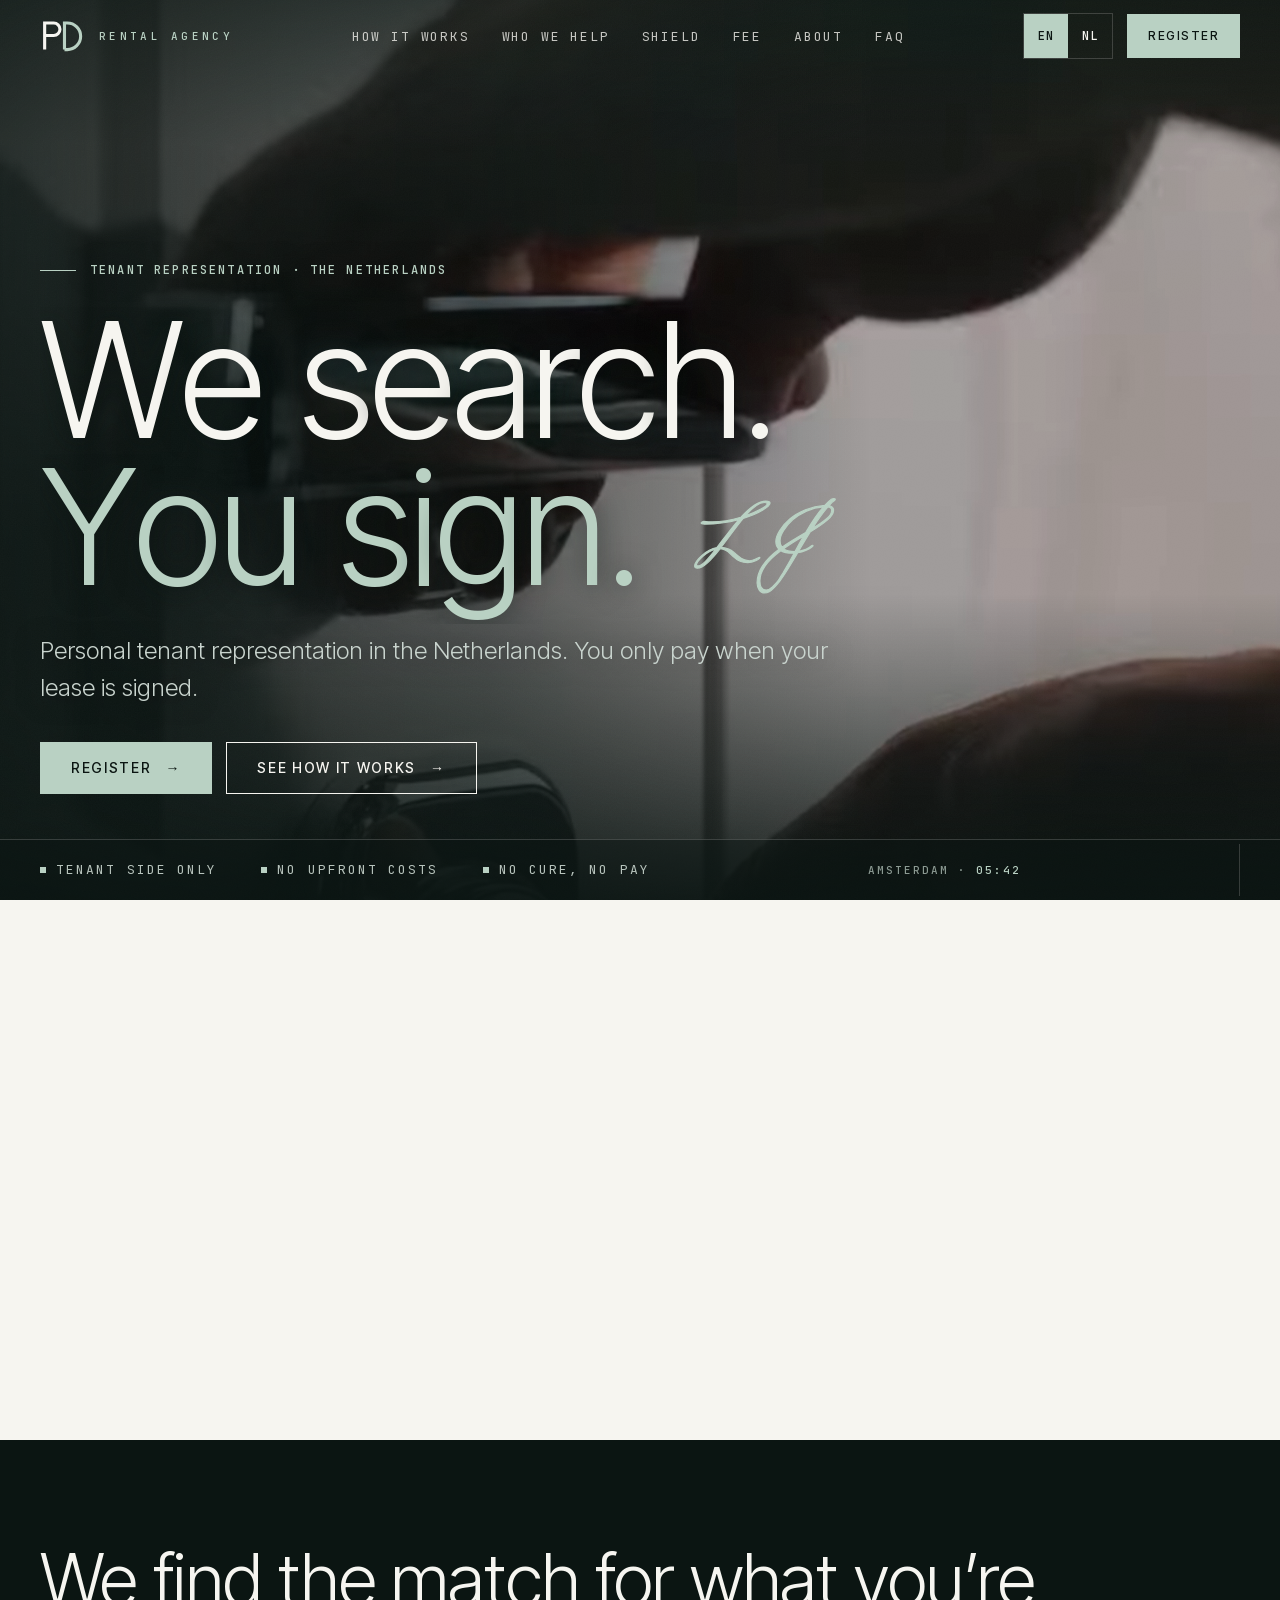
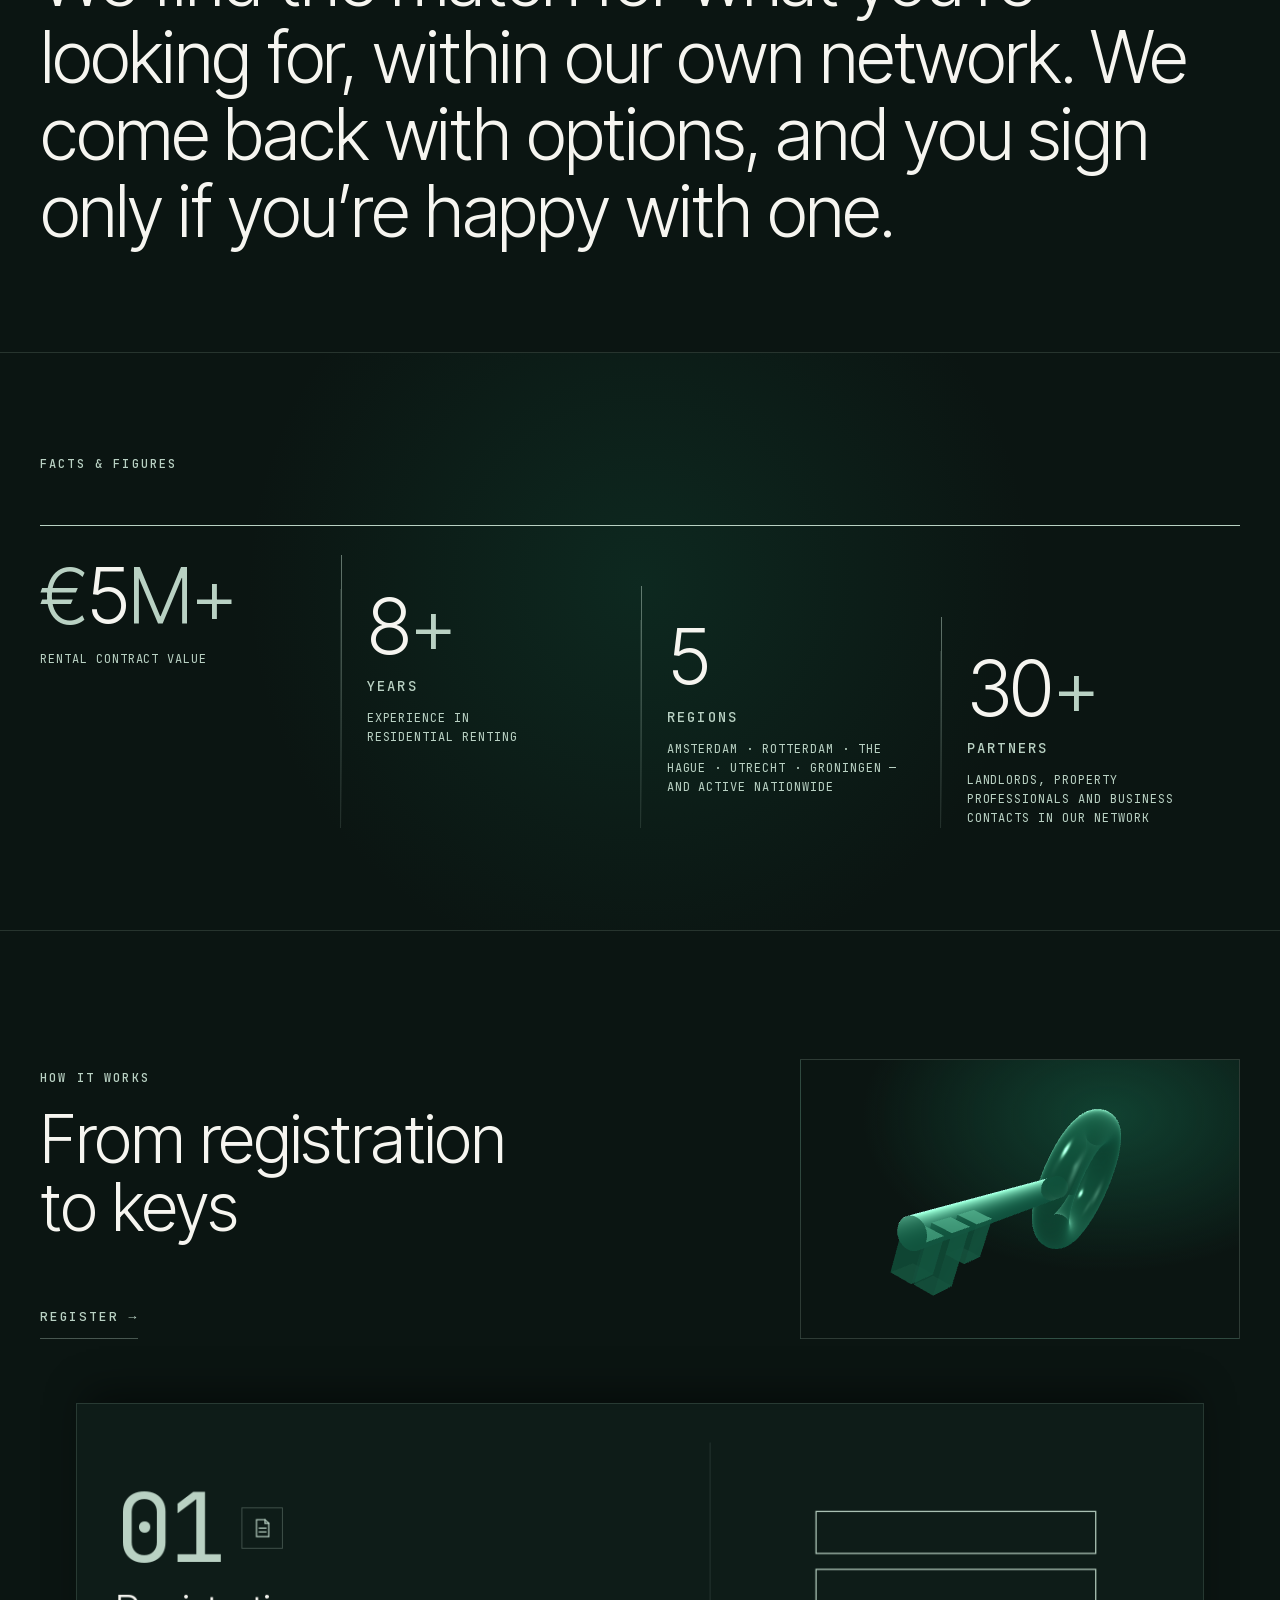
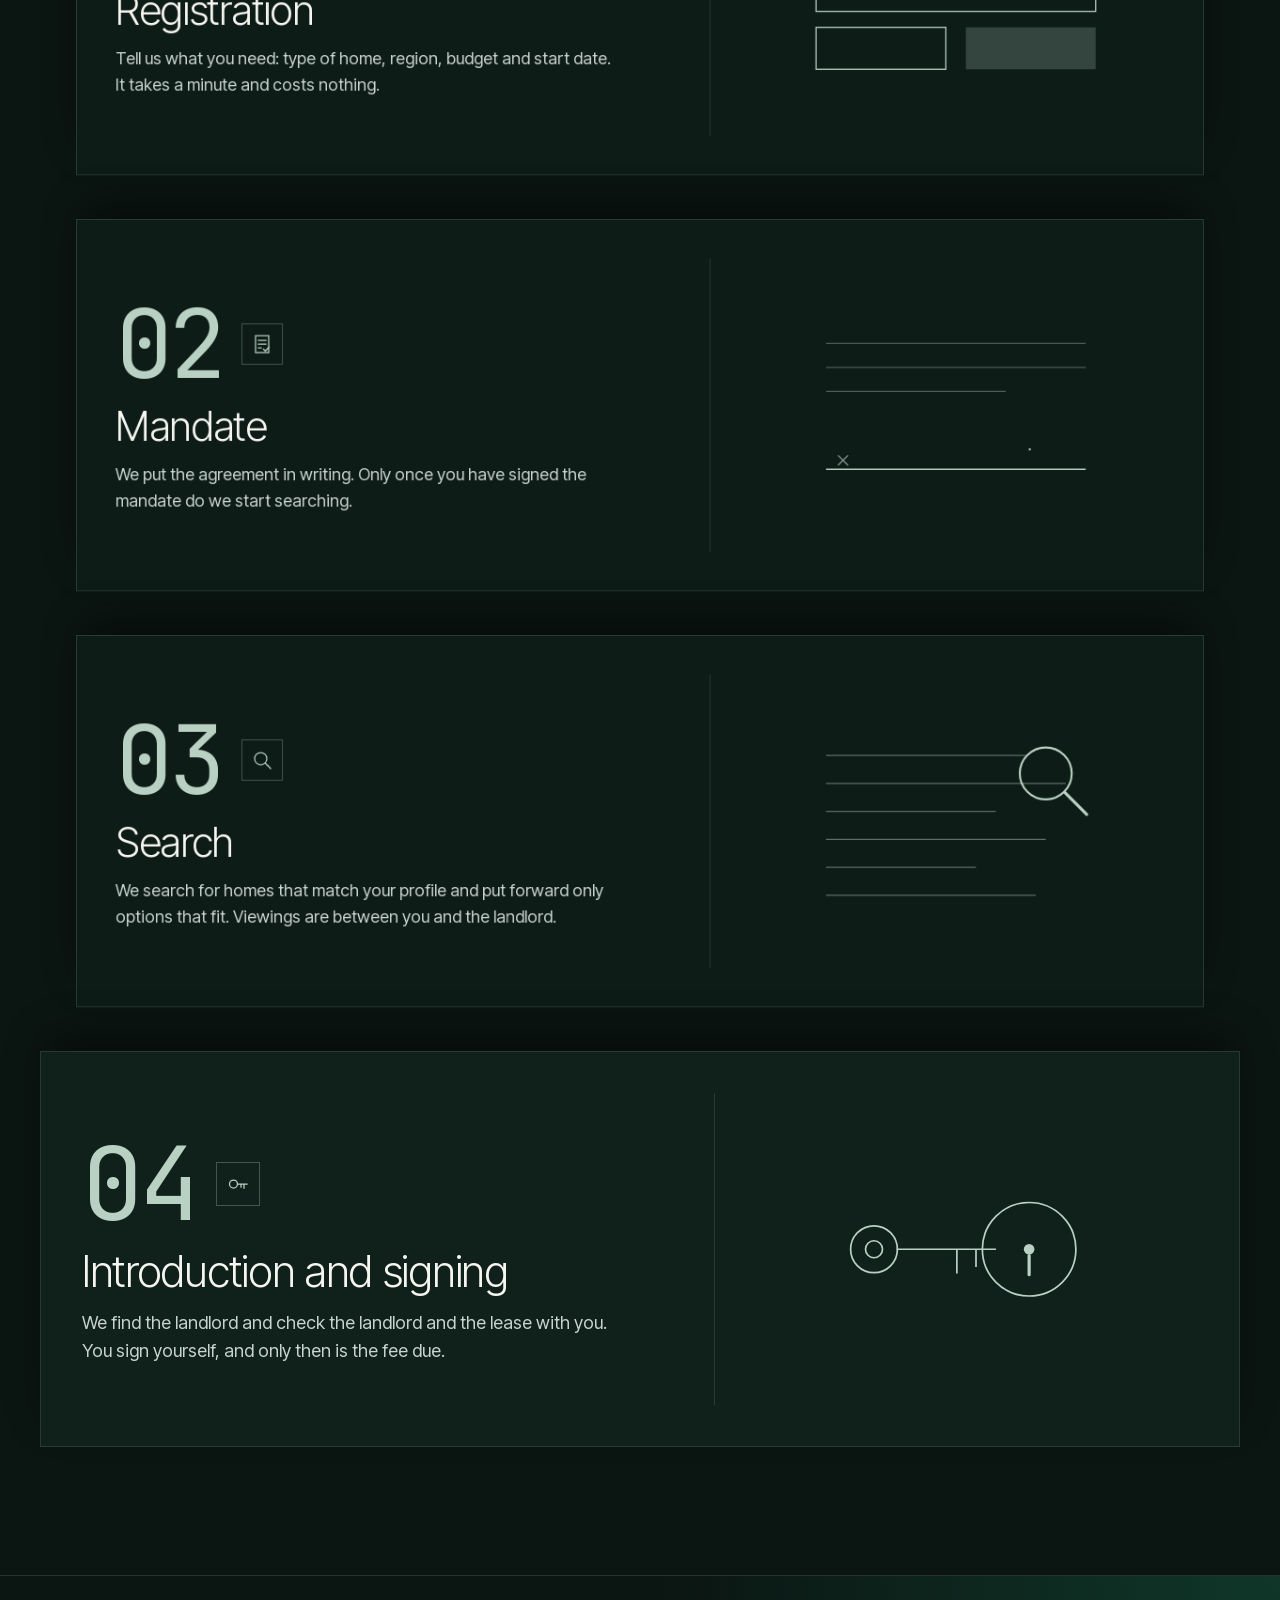
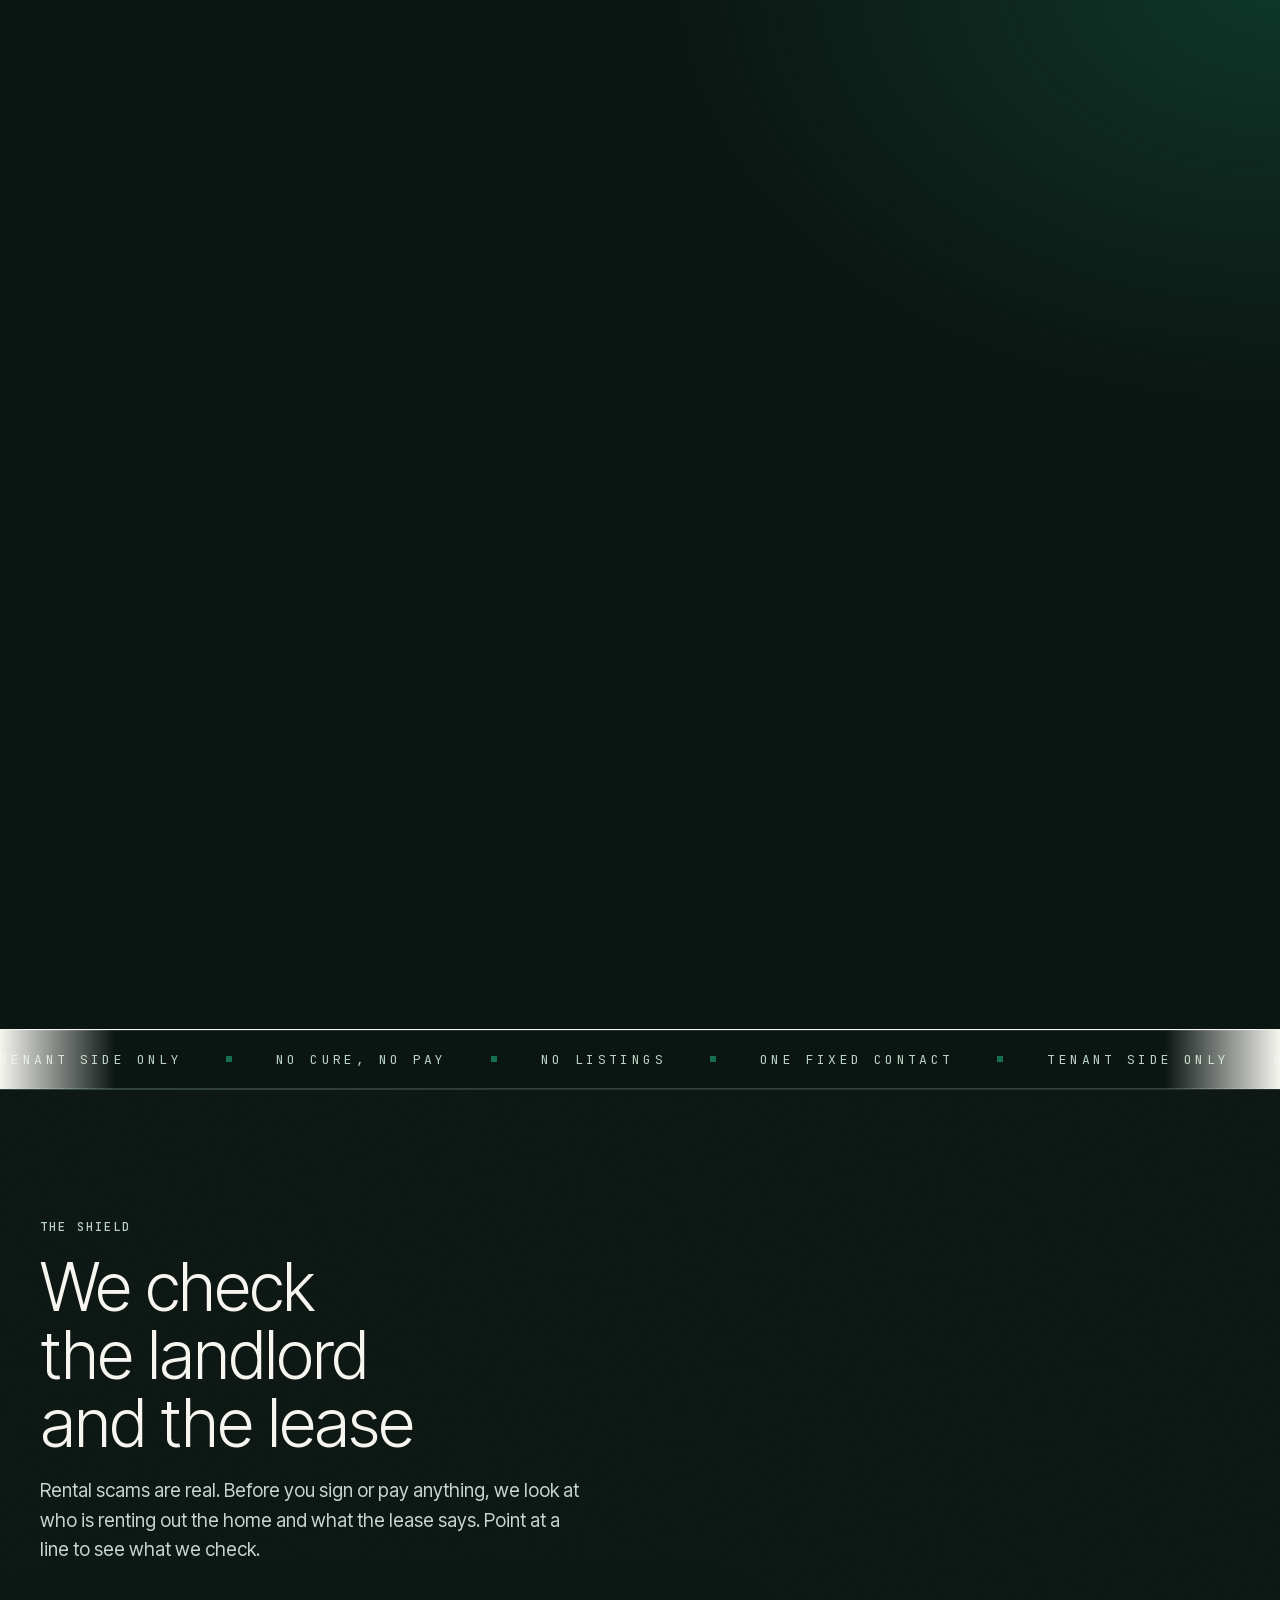
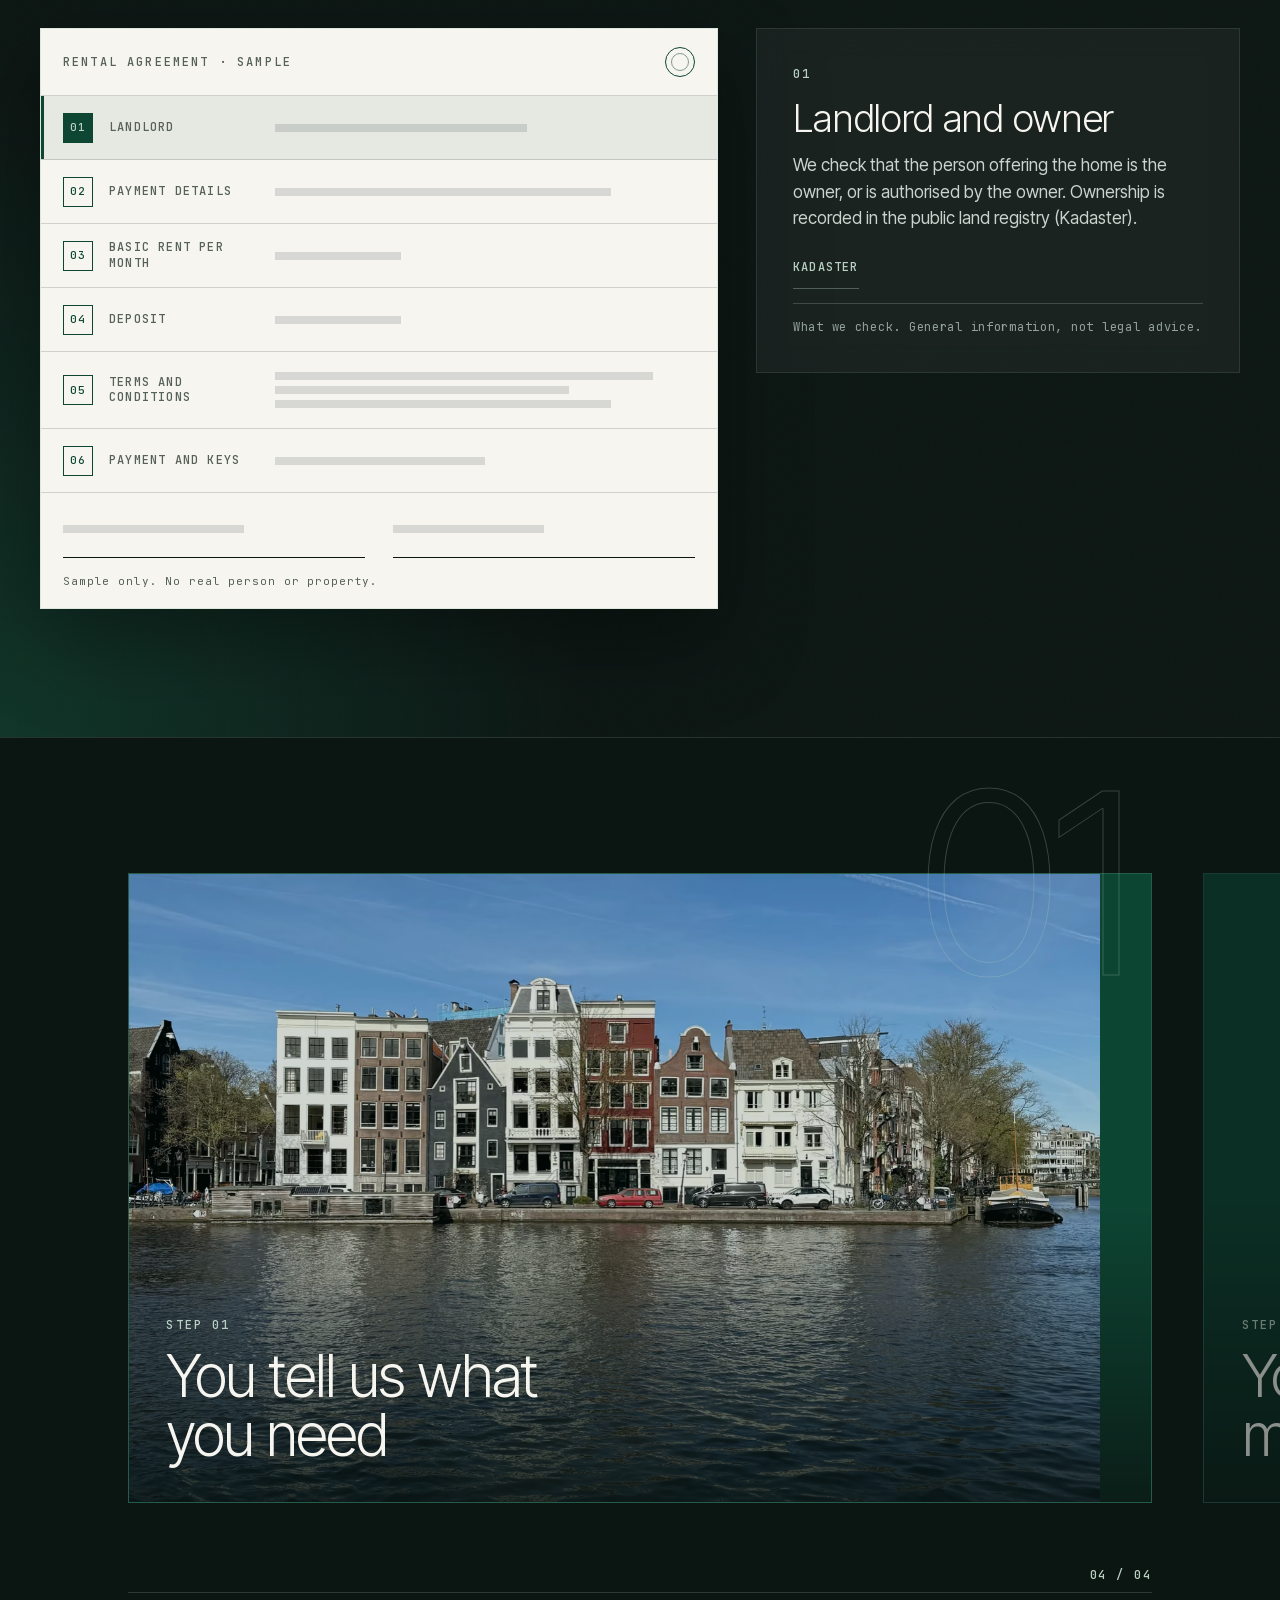
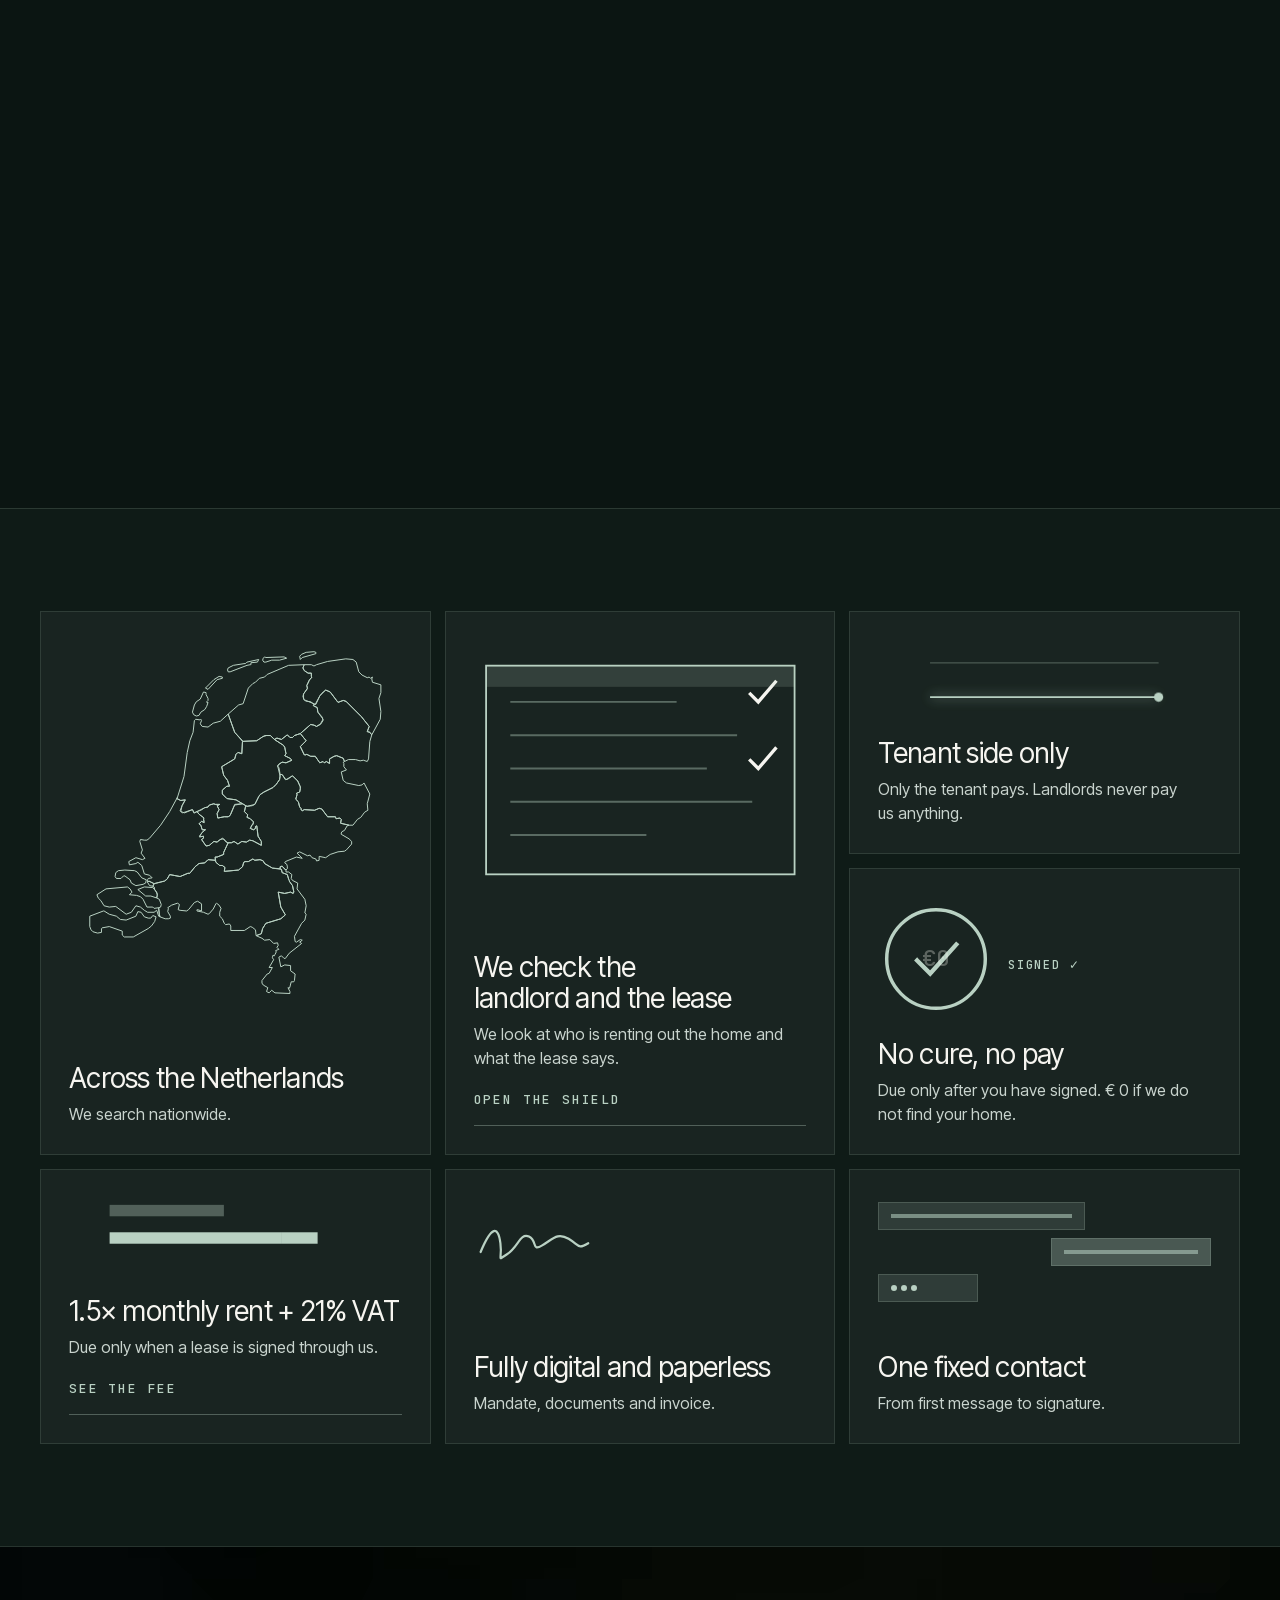
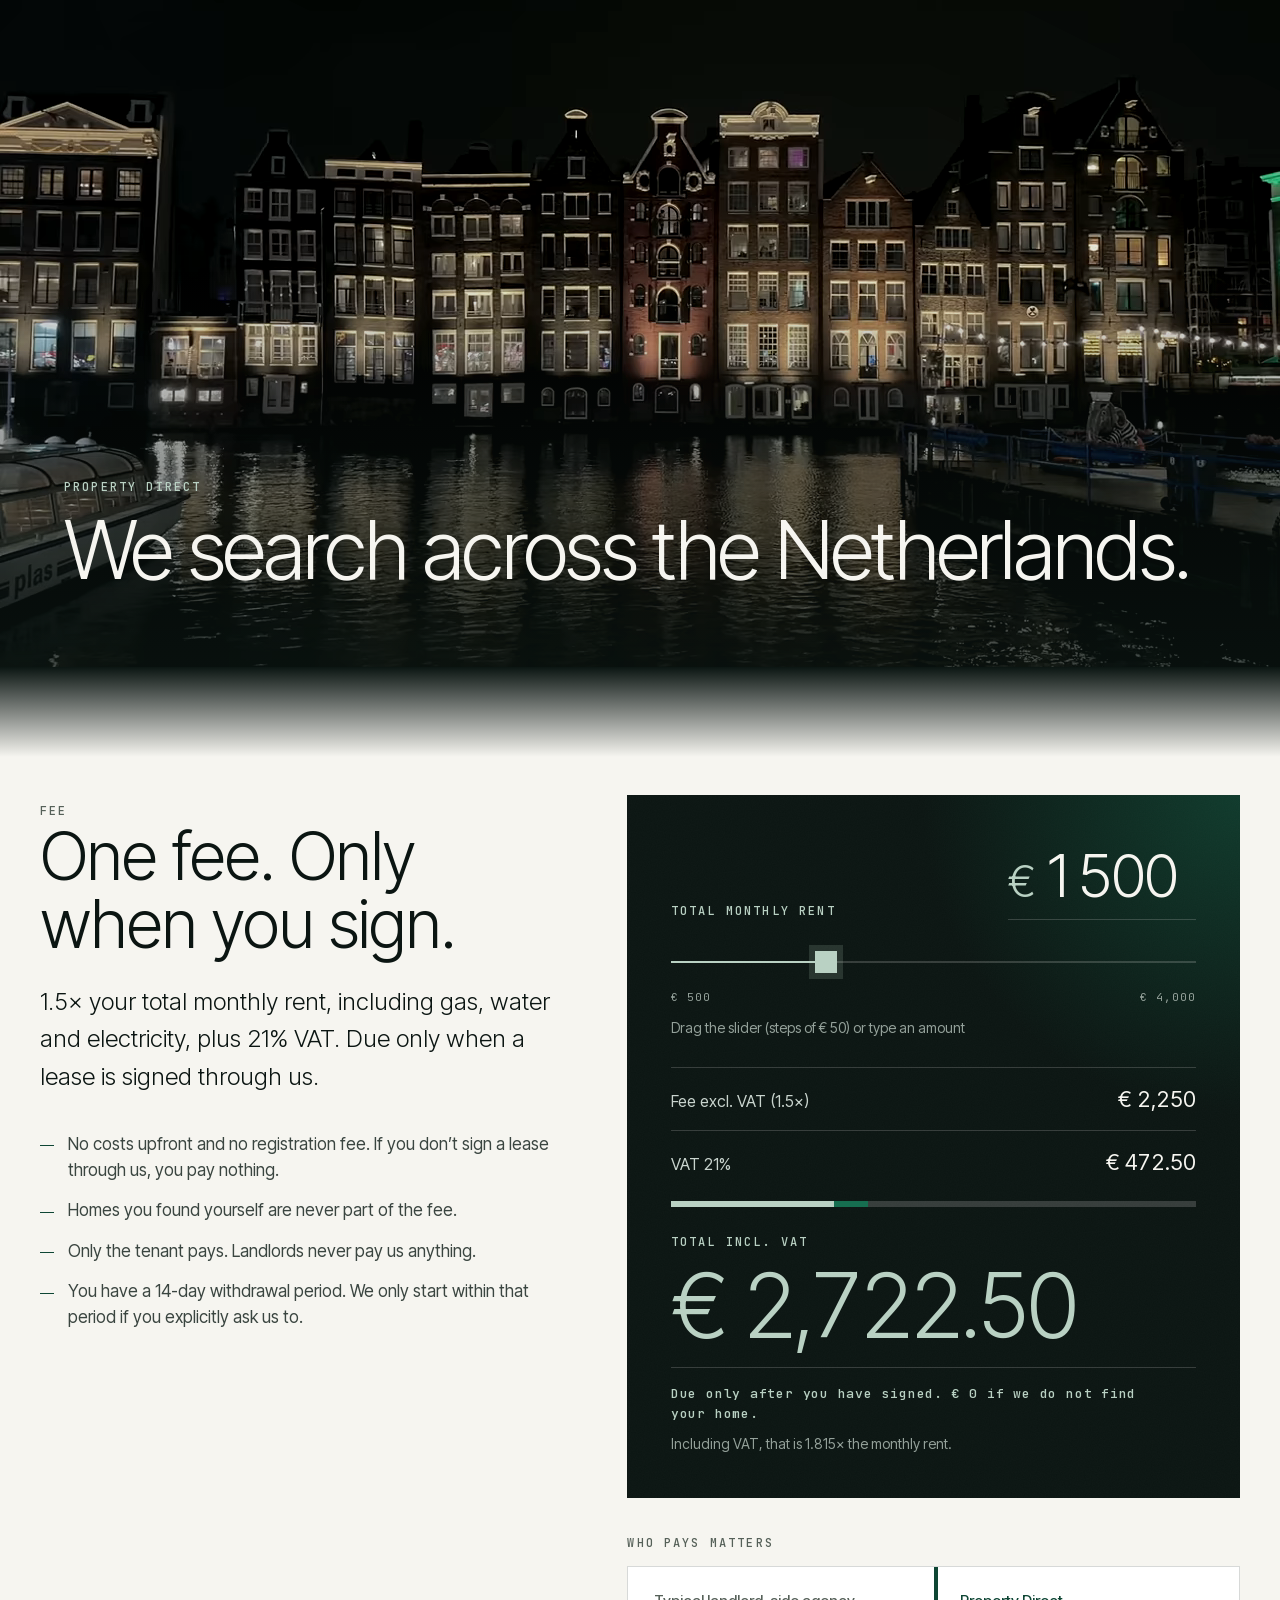
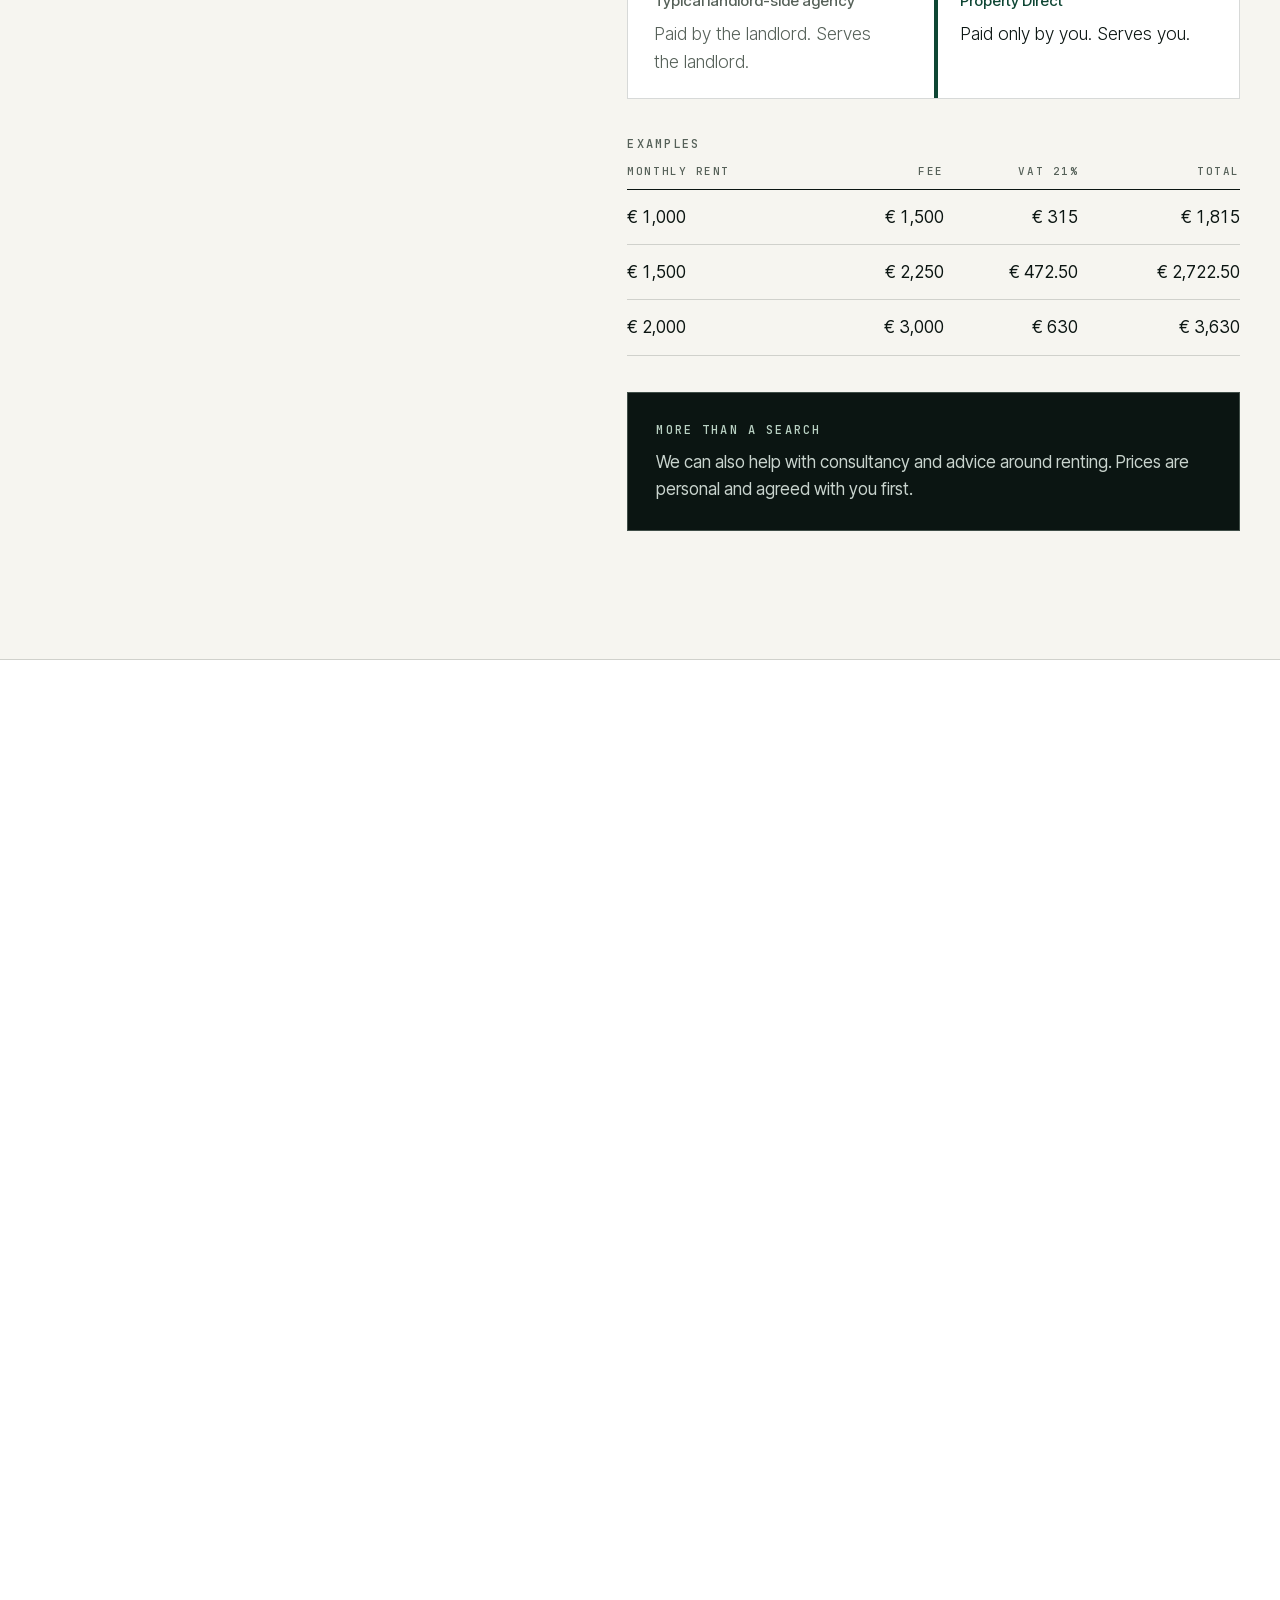
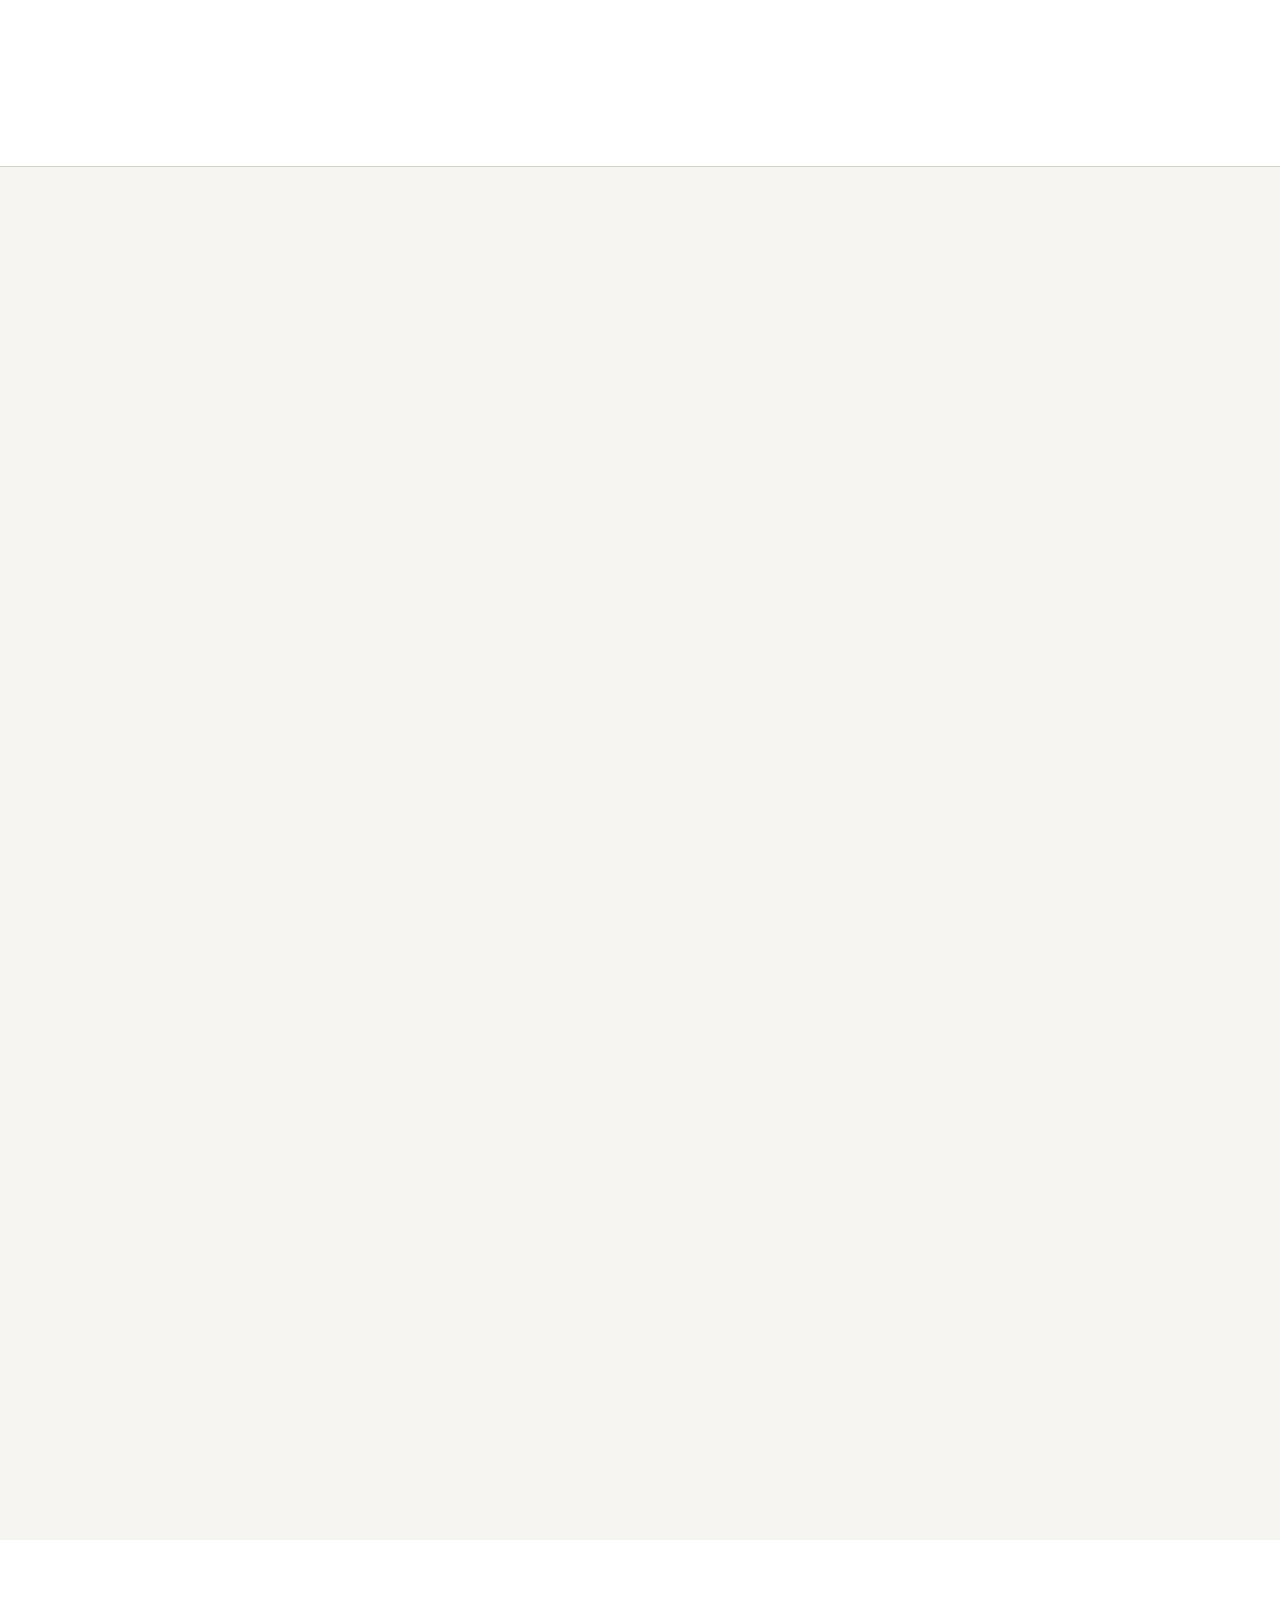
==== commit 7299c533: "Feedback round: reel as hero, night houses as band, dark statement, odometer facts, extras note, per" ====
--- a/index.html
+++ b/index.html
@@ -32,6 +32,7 @@
   <meta name="twitter:description" content="Personal tenant representation in the Netherlands. We search for your rental home, on your side only. You pay only when your lease is signed.">
   <meta name="twitter:image" content="https://propertydirect.nl/og-image.png">
 
+  <link rel="preload" href="assets/media/hero-poster.avif" as="image" type="image/avif" imagesrcset="assets/media/hero-poster-800.avif 800w, assets/media/hero-poster.avif 1280w" imagesizes="100vw" fetchpriority="high">
   <link rel="preload" href="fonts/inter-tight-latin.woff2" as="font" type="font/woff2" crossorigin>
   <link rel="preload" href="fonts/jetbrains-mono-latin.woff2" as="font" type="font/woff2" crossorigin>
   <link rel="stylesheet" href="css/style.css">
@@ -172,9 +173,11 @@
     <div class="hero-track" id="hero-track">
     <section class="hero grain" id="top">
       <div class="hero-media" aria-hidden="true">
-        <img class="hero-poster" src="assets/media/hero-poster-800.webp" srcset="assets/media/hero-poster-800.webp 800w, assets/media/hero-poster.webp 1600w" sizes="100vw" width="1600" height="900" alt="" decoding="async">
+        <picture class="hero-poster">
+          <source type="image/avif" srcset="assets/media/hero-poster-800.avif 800w, assets/media/hero-poster.avif 1280w" sizes="100vw">
+          <img src="assets/media/hero-poster-800.webp" srcset="assets/media/hero-poster-800.webp 800w, assets/media/hero-poster.webp 1280w" sizes="100vw" width="1280" height="720" alt="" decoding="async" fetchpriority="high">
+        </picture>
         <video class="hero-video" id="hero-video" muted loop playsinline preload="metadata" tabindex="-1" disablepictureinpicture></video>
-        <i class="hero-glow"></i>
         <i class="hero-tint"></i>
       </div>
 
@@ -209,7 +212,7 @@
 
     <section class="statement" id="statement" aria-label="Summary">
       <div class="wrap">
-        <p class="stmt" id="stmt" data-i18n="stmt">You describe what you need. We search for it, check the landlord and the lease, and you sign only what you’re happy with.</p>
+        <p class="stmt" id="stmt" data-i18n="stmt">We find the match for what you’re looking for, within our own network. We come back with options, and you sign only if you’re happy with one.</p>
       </div>
     </section>
 
@@ -217,12 +220,11 @@
       <div class="wrap">
         <p class="label on-dark" id="facts-title" data-i18n="factsLabel">Facts &amp; figures</p>
         <ul class="facts-grid" id="facts-grid">
-          <li class="fact spot" data-fact="0" data-reveal><p class="fact-num"><span class="pre">€</span><span class="n" data-to="5">5</span><span class="suf">M<span class="plus">+</span></span></p><i class="fact-line" aria-hidden="true"></i><p class="fact-label">Rental contract value, indicative</p></li>
+          <li class="fact spot" data-fact="0" data-reveal><p class="fact-num"><span class="pre">€</span><span class="n" data-to="5">5</span><span class="suf">M<span class="plus">+</span></span></p><i class="fact-line" aria-hidden="true"></i><p class="fact-label">Rental contract value</p></li>
           <li class="fact spot" data-fact="1" data-reveal style="--i:1"><p class="fact-num"><span class="n" data-to="8">8</span><span class="suf"><span class="plus">+</span></span><span class="unit">years</span></p><i class="fact-line" aria-hidden="true"></i><p class="fact-label">Experience in residential renting</p></li>
           <li class="fact spot" data-fact="2" data-reveal style="--i:2"><p class="fact-num"><span class="n" data-to="5">5</span><span class="unit">regions</span></p><i class="fact-line" aria-hidden="true"></i><p class="fact-label">Amsterdam · Rotterdam · The Hague · Utrecht · Groningen — and active nationwide</p></li>
           <li class="fact spot" data-fact="3" data-reveal style="--i:3"><p class="fact-num"><span class="n" data-to="30">30</span><span class="suf"><span class="plus">+</span></span><span class="unit">partners</span></p><i class="fact-line" aria-hidden="true"></i><p class="fact-label">Landlords, property professionals and business contacts in our network</p></li>
         </ul>
-        <p class="facts-note" data-i18n="factsNote">Indicative figures based on the combined experience of the team and network behind Property Direct, not on the company’s own trading history.</p>
       </div>
     </section>
 
@@ -429,13 +431,12 @@
       </div>
     </section>
 
-    <section class="reel grain" id="reel" aria-label="Short film in four beats: search, check, sign, move in." data-i18n-aria="reelAlt">
+    <section class="reel houses" id="reel" aria-labelledby="houses-title">
       <div class="reel-stage" id="reel-stage">
-        <img class="reel-poster" src="assets/media/reel-poster.webp" width="1280" height="720" loading="lazy" decoding="async" alt="">
+        <img class="reel-poster" src="assets/media/houses-poster-800.webp" srcset="assets/media/houses-poster-800.webp 800w, assets/media/houses-poster.webp 1600w" sizes="100vw" width="1600" height="900" loading="lazy" decoding="async" alt="">
         <video class="reel-video" id="reel-video" muted loop playsinline preload="none" tabindex="-1" disablepictureinpicture aria-hidden="true"></video>
         <div class="reel-shade" aria-hidden="true"></div>
-        <p class="reel-words" id="reel-words" aria-hidden="true"><span class="on" data-i18n="rw1">Search</span><span data-i18n="rw2">Check</span><span data-i18n="rw3">Sign</span><span data-i18n="rw4">Move in</span></p>
-        <p class="reel-cap label on-dark" aria-hidden="true">Property Direct · <span data-i18n="t1">Tenant side only</span></p>
+        <div class="houses-copy"><span class="label on-dark">Property Direct</span><h2 class="houses-t" id="houses-title" data-i18n="housesT">We search across the Netherlands.</h2></div>
       </div>
     </section>
 
@@ -500,6 +501,11 @@
                 </tbody>
               </table>
             </div>
+          </div>
+
+          <div class="extras spot" data-reveal>
+            <span class="label on-dark" data-i18n="extrasLabel">More than a search</span>
+            <p data-i18n="extrasText">We can also help with consultancy and advice around renting. Prices are personal and agreed with you first.</p>
           </div>
         </div>
       </div>
@@ -648,15 +654,15 @@
         </div>
         <!-- FOUNDER-EDIT: placeholder quote, edit it in js/i18n.js (aboutQuote). No names here on purpose. -->
         <figure class="fquote" data-reveal style="--i:1">
-          <blockquote><p data-i18n="aboutQuote">The Dutch rental market is hard on people who simply need a place to live. We stand on the tenant’s side only.</p></blockquote>
+          <blockquote><p data-i18n="aboutQuote">We want to solve the problem in the Dutch rental market by being transparent and treating people like people. We are always here for you.</p></blockquote>
           <figcaption><span class="initials" data-i18n-aria="aboutSigAria" aria-label="Signed by the two founders">LC <i aria-hidden="true">·</i> JS</span></figcaption>
         </figure>
         <div class="believe" data-reveal style="--i:1">
           <p class="label" data-i18n="believeLabel">What we believe</p>
           <ul>
-            <li><span class="label on-dark-soft" data-i18n="bel1k">Fair</span><p data-i18n="bel1">You pay only when your lease is signed.</p></li>
-            <li><span class="label on-dark-soft" data-i18n="bel2k">Transparent</span><p data-i18n="bel2">One fee, shown in full before you register.</p></li>
-            <li><span class="label on-dark-soft" data-i18n="bel3k">Human</span><p data-i18n="bel3">One fixed contact, from first message to signature.</p></li>
+            <li><span class="label on-dark-soft" data-i18n="bel1k">Fair</span><p data-i18n="bel1">You pay only when your lease is signed. If we don’t find your home, you owe us nothing.</p></li>
+            <li><span class="label on-dark-soft" data-i18n="bel2k">Transparent</span><p data-i18n="bel2">You see the full fee before you register. No small print, no surprises.</p></li>
+            <li><span class="label on-dark-soft" data-i18n="bel3k">Human</span><p data-i18n="bel3">You get one fixed contact, a real person who knows your story and is there for you.</p></li>
           </ul>
         </div>
       </div>
@@ -670,24 +676,6 @@
       </div>
     </section>
 
-    <section class="s after" id="after" data-chapter="08" aria-labelledby="after-title">
-      <div class="wrap after-grid">
-        <div class="after-head" data-reveal>
-          <span class="label" data-i18n="afLabel">After you sign</span>
-          <h2 id="after-title" data-i18n="afTitle">Your first week</h2>
-          <p class="sub" data-i18n="afLead">Tick things off as you go. Your progress stays in this browser, and you can share it with a link.</p>
-          <div class="bar-track" id="af-track" role="progressbar" aria-valuemin="0" aria-valuemax="8" aria-valuenow="0" aria-label="Progress"><i id="af-bar"></i></div>
-          <p class="after-count" id="af-count" aria-live="polite">0 of 8 done</p>
-          <div class="after-actions">
-            <button type="button" class="link-cta" id="af-copy" data-i18n="afCopy">Copy link to my list</button>
-            <button type="button" class="link-cta" id="af-reset" data-i18n="afReset">Start over</button>
-            <a class="link-cta" href="guides/first-week.html" data-i18n="afGuide">Read the full guide</a>
-          </div>
-        </div>
-        <ul class="checklist" id="checklist" data-reveal style="--i:1"><li><label><input type="checkbox" data-i="0"><span class="tick" aria-hidden="true"><svg viewBox="0 0 24 24" fill="none" stroke="currentColor" stroke-width="1.6" stroke-linecap="square" stroke-linejoin="miter"><path d="M5 12.5l4.5 4.5L19 7.5"/></svg></span><span class="ct" data-i18n="ck1t">Book your registration appointment</span><span class="cd" data-i18n="ck1d">Within 5 days of arrival if you stay longer than 4 months.</span></label></li><li><label><input type="checkbox" data-i="1"><span class="tick" aria-hidden="true"><svg viewBox="0 0 24 24" fill="none" stroke="currentColor" stroke-width="1.6" stroke-linecap="square" stroke-linejoin="miter"><path d="M5 12.5l4.5 4.5L19 7.5"/></svg></span><span class="ct" data-i18n="ck2t">Get your BSN</span><span class="cd" data-i18n="ck2d">Registering gives you your citizen service number.</span></label></li><li><label><input type="checkbox" data-i="2"><span class="tick" aria-hidden="true"><svg viewBox="0 0 24 24" fill="none" stroke="currentColor" stroke-width="1.6" stroke-linecap="square" stroke-linejoin="miter"><path d="M5 12.5l4.5 4.5L19 7.5"/></svg></span><span class="ct" data-i18n="ck3t">Apply for a DigiD</span><span class="cd" data-i18n="ck3d">Your digital ID for Dutch government services.</span></label></li><li><label><input type="checkbox" data-i="3"><span class="tick" aria-hidden="true"><svg viewBox="0 0 24 24" fill="none" stroke="currentColor" stroke-width="1.6" stroke-linecap="square" stroke-linejoin="miter"><path d="M5 12.5l4.5 4.5L19 7.5"/></svg></span><span class="ct" data-i18n="ck4t">Take out health insurance</span><span class="cd" data-i18n="ck4d">As soon as possible, and within 4 months of arriving.</span></label></li><li><label><input type="checkbox" data-i="4"><span class="tick" aria-hidden="true"><svg viewBox="0 0 24 24" fill="none" stroke="currentColor" stroke-width="1.6" stroke-linecap="square" stroke-linejoin="miter"><path d="M5 12.5l4.5 4.5L19 7.5"/></svg></span><span class="ct" data-i18n="ck5t">Report your meter readings</span><span class="cd" data-i18n="ck5d">Within 5 working days of moving in. Take a dated photo.</span></label></li><li><label><input type="checkbox" data-i="5"><span class="tick" aria-hidden="true"><svg viewBox="0 0 24 24" fill="none" stroke="currentColor" stroke-width="1.6" stroke-linecap="square" stroke-linejoin="miter"><path d="M5 12.5l4.5 4.5L19 7.5"/></svg></span><span class="ct" data-i18n="ck6t">Choose your energy supplier</span><span class="cd" data-i18n="ck6d">You can choose one for your new address.</span></label></li><li><label><input type="checkbox" data-i="6"><span class="tick" aria-hidden="true"><svg viewBox="0 0 24 24" fill="none" stroke="currentColor" stroke-width="1.6" stroke-linecap="square" stroke-linejoin="miter"><path d="M5 12.5l4.5 4.5L19 7.5"/></svg></span><span class="ct" data-i18n="ck7t">Open a Dutch bank account</span><span class="cd" data-i18n="ck7d">Requirements differ per bank, so ask what yours needs.</span></label></li><li><label><input type="checkbox" data-i="7"><span class="tick" aria-hidden="true"><svg viewBox="0 0 24 24" fill="none" stroke="currentColor" stroke-width="1.6" stroke-linecap="square" stroke-linejoin="miter"><path d="M5 12.5l4.5 4.5L19 7.5"/></svg></span><span class="ct" data-i18n="ck8t">Keep your lease and deposit confirmation</span><span class="cd" data-i18n="ck8d">Both must be given to you in writing.</span></label></li></ul>
-      </div>
-    </section>
-
     <section class="s faq-sec" id="faq" aria-labelledby="faq-title">
       <div class="wrap faq-grid">
         <div class="head" data-reveal>
@@ -701,12 +689,15 @@
           <div class="faq-item"><h3><button type="button" class="faq-q" id="fq3" aria-expanded="false" aria-controls="fa3"><span data-i18n="q3">What if you don’t find a home?</span></button></h3><div class="faq-a" id="fa3" role="region" aria-labelledby="fq3"><div><p data-i18n="a3">Then you pay nothing. No cure, no pay.</p></div></div></div>
           <div class="faq-item"><h3><button type="button" class="faq-q" id="fq4" aria-expanded="false" aria-controls="fa4"><span data-i18n="q4">Do you list homes?</span></button></h3><div class="faq-a" id="fa4" role="region" aria-labelledby="fq4"><div><p data-i18n="a4">No. We do not publish or sell listings and we never show “available homes”. We search per tenant, based on your search profile.</p></div></div></div>
           <div class="faq-item"><h3><button type="button" class="faq-q" id="fq5" aria-expanded="false" aria-controls="fa5"><span data-i18n="q5">Do you work for landlords?</span></button></h3><div class="faq-a" id="fa5" role="region" aria-labelledby="fq5"><div><p data-i18n="a5">No. We work for tenants only and never take money from landlords. Landlords do not pay us anything.</p></div></div></div>
+          <div class="faq-more" id="faq-more"><div class="faq-more-in">
           <div class="faq-item"><h3><button type="button" class="faq-q" id="fq6" aria-expanded="false" aria-controls="fa6"><span data-i18n="q6">What is the mandate?</span></button></h3><div class="faq-a" id="fa6" role="region" aria-labelledby="fq6"><div><p data-i18n="a6">The mandate is the written agreement in which you instruct us to search for you. We only start searching once you have signed it. Registering on this site is not a mandate.</p></div></div></div>
           <div class="faq-item"><h3><button type="button" class="faq-q" id="fq7" aria-expanded="false" aria-controls="fa7"><span data-i18n="q7">Can I cancel?</span></button></h3><div class="faq-a" id="fa7" role="region" aria-labelledby="fq7"><div><p data-i18n="a7">Yes, at any time before you sign a lease, and no fee is due then. As a consumer you also have a 14-day right of withdrawal. We only start within that period if you explicitly ask us to.</p></div></div></div>
           <div class="faq-item"><h3><button type="button" class="faq-q" id="fq8" aria-expanded="false" aria-controls="fa8"><span data-i18n="q8">How do you handle my data?</span></button></h3><div class="faq-a" id="fa8" role="region" aria-labelledby="fq8"><div><p data-i18n="a8">We only use your details to contact you and to search for a home for you. We share them with a landlord only when you ask us to. We use no tracking or advertising cookies.</p></div></div></div>
           <div class="faq-item"><h3><button type="button" class="faq-q" id="fq9" aria-expanded="false" aria-controls="fa9"><span data-i18n="q9">Which areas and home types?</span></button></h3><div class="faq-a" id="fa9" role="region" aria-labelledby="fq9"><div><p data-i18n="a9">We search throughout the Netherlands. In the registration you tell us the city or region and whether you want a room, studio, apartment or house.</p></div></div></div>
           <div class="faq-item"><h3><button type="button" class="faq-q" id="fq10" aria-expanded="false" aria-controls="fa10"><span data-i18n="q10">How long does it take?</span></button></h3><div class="faq-a" id="fa10" role="region" aria-labelledby="fq10"><div><p data-i18n="a10">That depends on the market, your budget and how flexible you are, so we do not promise a timeline. Registering takes about a minute.</p></div></div></div>
           <div class="faq-item"><h3><button type="button" class="faq-q" id="fq11" aria-expanded="false" aria-controls="fa11"><span data-i18n="q11">Can you help me buy a home later?</span></button></h3><div class="faq-a" id="fa11" role="region" aria-labelledby="fq11"><div><p data-i18n="a11">We can point you to licensed advisers; we do not give regulated financial advice.</p></div></div></div>
+          </div></div>
+          <button type="button" class="faq-toggle" id="faq-toggle" aria-expanded="false" aria-controls="faq-more"><span class="t-more" data-i18n="faqMore">More questions</span><span class="t-less" data-i18n="faqLess">Fewer questions</span></button>
         </div>
       </div>
     </section>
@@ -776,10 +767,6 @@
           </div>
         </div>
       </div>
-      <div class="fee-band">
-        <span class="label on-dark" data-i18n="feeLabel">Fee</span>
-        <p class="fine" data-i18n="fine">Fee: 1.5× the total monthly rent (including gas, water and electricity) plus 21% VAT, only due when a lease is signed through Property Direct. No costs upfront. No fee for homes you find yourself.</p>
-      </div>
       <p class="f-vof" data-i18n="fVof">Property Direct is a trade name of a general partnership (vof).</p>
       <div class="f-bottom" data-reveal>
         <p class="copy">© <span id="year">2026</span> Property Direct</p>
--- a/css/style.css
+++ b/css/style.css
@@ -238,6 +238,7 @@
 .hero-track { position: relative; }
 .hero { position: sticky; top: 0; margin-bottom: 60vh; min-height: 100vh; min-height: 100svh; display: flex; flex-direction: column; justify-content: flex-end; background: var(--nacht); color: var(--papier); color-scheme: dark; overflow: hidden; isolation: isolate; }
 .hero-media { position: absolute; inset: 0; z-index: -2; transform: translate3d(0, var(--vy, 0px), 0) scale(1.05); will-change: transform; background: var(--nacht); }
+.hero-poster img { display: block; width: 100%; height: 100%; object-fit: cover; }
 .hero-poster, .hero-video { position: absolute; inset: 0; width: 100%; height: 100%; object-fit: cover; filter: var(--media-filter); }
 .hero-video { opacity: 0; transition: opacity 1.8s var(--ease); pointer-events: none; }
 .hero-video.on { opacity: 1; }
@@ -252,6 +253,7 @@
 .hero h1 { --hp: 0; font-size: clamp(46px, min(12.5vw, 19svh), 184px); line-height: .92; letter-spacing: calc(-.03em - var(--hp) * .02em); font-weight: calc(300 + var(--hp) * 100); transform-origin: 0 100%; transform: scale(calc(1 - var(--hp) * .06)); will-change: transform; }
 .hero h1 .w { display: inline-block; white-space: nowrap; }
 .hero h1 .ch { display: inline-block; font-weight: calc(300 + var(--hp) * 100 + var(--sw, 0) * 170); }
+.hero h1, .hero-sub, .hero-label { text-shadow: 0 2px 28px rgba(11, 21, 18, .6); }
 .hero h1 .line.l2 { transform: translate3d(calc(var(--hp) * 40px), 0, 0); opacity: calc(1 - var(--hp) * .6); }
 .hero h1 .line { display: block; overflow: hidden; padding-bottom: .14em; margin-bottom: -.14em; white-space: nowrap; }
 .hero h1 em { font-style: normal; color: var(--salie); }
@@ -290,7 +292,7 @@
 }
 
 /* Statement */
-.statement { background: var(--papier); padding-block: clamp(80px, 14vw, 200px); }
+.statement { background: var(--nacht); color: var(--papier); color-scheme: dark; padding-block: clamp(56px, 8vw, 110px); }
 .stmt { max-width: 19em; font-size: clamp(30px, 5.6vw, 84px); line-height: 1.07; letter-spacing: -.03em; font-weight: 300; }
 .stmt .w { opacity: 1; }
 
@@ -417,6 +419,10 @@
 th { font: 500 11px/1 var(--f-mono); letter-spacing: .14em; text-transform: uppercase; color: var(--mist-text); text-align: right; padding: 0 0 12px; border-bottom: 1px solid var(--nacht); }
 td { text-align: right; padding: 14px 0; border-bottom: 1px solid var(--line); }
 th:first-child, td:first-child { text-align: left; }
+
+/* Extra services */
+.extras { position: relative; margin-top: 36px; padding: clamp(20px, 2.4vw, 28px); background: var(--nacht); color: var(--papier); border: 1px solid rgba(185, 209, 195, .3); display: flex; flex-direction: column; gap: 10px; }
+.extras p { color: var(--on-dark); font-size: 17px; max-width: 34em; }
 
 /* Register */
 .register { position: relative; background: var(--wit); }
@@ -522,14 +528,24 @@
 .faq { border-top: 1px solid var(--nacht); }
 .faq-item { border-bottom: 1px solid var(--line); }
 .faq-item h3 { margin: 0; font-size: inherit; font-weight: inherit; letter-spacing: normal; }
-.faq-q { display: flex; justify-content: space-between; align-items: center; gap: 24px; width: 100%; min-height: 44px; padding: 24px 0; text-align: left; font: 400 clamp(19px, 2.1vw, 25px)/1.25 var(--f-body); letter-spacing: -.015em; color: var(--nacht); background: none; border: 0; border-radius: 0; cursor: pointer; transition: color .2s; }
+.faq-q { display: flex; justify-content: space-between; align-items: center; gap: 24px; width: 100%; min-height: 44px; padding: 18px 0; text-align: left; font: 400 clamp(17px, 1.7vw, 21px)/1.3 var(--f-body); letter-spacing: -.015em; color: var(--nacht); background: none; border: 0; border-radius: 0; cursor: pointer; transition: color .2s; }
 .faq-q:hover { color: var(--smaragd); }
 .faq-q::after { content: ""; flex: none; width: 16px; height: 16px; background: linear-gradient(var(--smaragd), var(--smaragd)) center / 100% 1px no-repeat, linear-gradient(var(--smaragd), var(--smaragd)) center / 1px 100% no-repeat; transition: transform .45s var(--ease), background-size .45s var(--ease); }
 .faq-q[aria-expanded="true"]::after { transform: rotate(180deg); background-size: 100% 1px, 1px 0; }
 .faq-a { display: grid; grid-template-rows: 0fr; visibility: hidden; transition: grid-template-rows .45s var(--ease), visibility 0s .45s; }
 .faq-a > div { min-height: 0; overflow: hidden; }
 .faq-item.open .faq-a { grid-template-rows: 1fr; visibility: visible; transition: grid-template-rows .45s var(--ease), visibility 0s 0s; }
-.faq-a p { padding: 0 0 26px; color: var(--ink-soft); max-width: 40em; }
+.faq-more { display: grid; grid-template-rows: 0fr; visibility: hidden; transition: grid-template-rows .6s var(--ease), visibility 0s .6s; }
+.faq-more-in { min-height: 0; overflow: hidden; }
+.faq-more.open { grid-template-rows: 1fr; visibility: visible; transition: grid-template-rows .6s var(--ease), visibility 0s 0s; }
+html:not(.js) .faq-more { grid-template-rows: 1fr; visibility: visible; }
+html:not(.js) .faq-toggle { display: none; }
+.faq-toggle { display: inline-flex; align-items: center; gap: 14px; margin-top: 22px; min-height: 44px; padding: 0; font: 500 13px/1 var(--f-mono); letter-spacing: .14em; text-transform: uppercase; color: var(--smaragd); background: none; border: 0; border-bottom: 1px solid var(--smaragd); border-radius: 0; cursor: pointer; }
+.faq-toggle::after { content: "+"; font-size: 18px; line-height: 1; transition: transform .45s var(--ease); }
+.faq-toggle[aria-expanded="true"]::after { transform: rotate(45deg); }
+.faq-toggle .t-less, .faq-toggle[aria-expanded="true"] .t-more { display: none; }
+.faq-toggle[aria-expanded="true"] .t-less { display: inline; }
+.faq-a p { padding: 0 0 22px; color: var(--ink-soft); max-width: 40em; }
 html:not(.js) .faq-a { grid-template-rows: 1fr; visibility: visible; }
 
 /* Footer */
@@ -545,8 +561,6 @@
 .site-footer .flinks a { display: inline-block; padding: 10px 0; min-height: 44px; }
 .site-footer a:hover { color: var(--papier); }
 .site-footer a[data-cfg-href]:not([href]) { cursor: default; }
-.fee-band { display: grid; grid-template-columns: minmax(0, 1fr) minmax(0, 3fr); gap: 24px clamp(24px, 5vw, 80px); align-items: baseline; width: 100%; margin-top: clamp(40px, 6vw, 72px); padding: 28px 0; border-top: 1px solid var(--line-d); border-bottom: 1px solid var(--line-d); }
-.fee-band .fine { margin: 0; padding: 0; border: 0; max-width: none; font-size: clamp(16px, 1.6vw, 20px); line-height: 1.5; font-weight: 300; color: var(--on-dark); letter-spacing: -.01em; }
 .site-footer .f-vof { margin: 20px 0 0; max-width: none; color: var(--dim-dark); font-size: 13px; }
 .f-bottom { display: flex; justify-content: space-between; align-items: center; gap: 16px; margin-top: 20px; }
 .f-bottom .copy { font-size: 13px; color: var(--dim-dark); }
@@ -786,14 +800,10 @@
 .reel-poster, .reel-video { position: absolute; inset: 0; width: 100%; height: 100%; object-fit: cover; filter: var(--media-filter); }
 .reel-video { opacity: 0; transition: opacity .8s var(--ease); }
 .reel-video.on { opacity: 1; }
-.reel-shade { position: absolute; inset: 0; background: linear-gradient(0deg, rgba(11, 21, 18, .7), rgba(11, 21, 18, 0) 45%); pointer-events: none; }
-.reel-words { position: absolute; left: max(20px, 5vw); bottom: clamp(40px, 9vw, 120px); margin: 0; max-width: none; height: 1em; font-size: clamp(38px, 11vw, 200px); line-height: 1; letter-spacing: -.05em; font-weight: 300; text-transform: uppercase; }
-.reel-words span { position: absolute; left: 0; bottom: 0; white-space: nowrap; opacity: 0; transform: scale(.94); transform-origin: 0 100%; }
-.reel-words span.on { opacity: 1; animation: punch .35s cubic-bezier(.2, .9, .2, 1) both; }
-@keyframes punch { from { transform: scale(.94); } to { transform: scale(1); } }
-.reel-cap { position: absolute; right: max(20px, 5vw); bottom: clamp(24px, 3vw, 40px); margin: 0; max-width: none; text-align: right; }
-html:not(.js) .reel-words span:first-child { opacity: 1; }
-
+.reel-shade { position: absolute; inset: 0; background: linear-gradient(0deg, rgba(11, 21, 18, .75), rgba(11, 21, 18, 0) 55%); pointer-events: none; }
+.houses-copy { position: absolute; left: max(20px, 5vw); right: max(20px, 5vw); bottom: clamp(28px, 6vw, 80px); display: flex; flex-direction: column; gap: 14px; }
+.houses-t { max-width: 14em; font-size: clamp(34px, 6.4vw, 104px); line-height: .98; letter-spacing: -.045em; font-weight: 300; color: var(--papier); }
+html:not(.js) 
 /* Guides */
 .lead-hero { margin-top: 18px; max-width: 34em; color: var(--on-dark); font-size: clamp(18px, 2vw, 22px); font-weight: 300; }
 .crumb { color: inherit; text-decoration: none; }
@@ -836,30 +846,46 @@
 .checklist .cd { font-size: 16px; color: var(--ink-soft); line-height: 1.4; }
 .checklist input:checked ~ .ct { color: var(--mist-text); text-decoration: line-through; text-decoration-color: var(--mist); }
 
-/* Facts & figures */
-.facts { position: relative; background: var(--nacht); color: var(--papier); color-scheme: dark; padding-block: clamp(64px, 9vw, 120px); border-top: 1px solid rgba(185, 209, 195, .16); }
-.facts .label { display: block; margin-bottom: clamp(24px, 4vw, 44px); }
-.facts-grid { display: grid; grid-template-columns: repeat(4, minmax(0, 1fr)); gap: 0; border: 1px solid rgba(185, 209, 195, .14); }
-.fact { position: relative; padding: clamp(20px, 2.6vw, 36px); border-left: 1px solid rgba(185, 209, 195, .14); display: flex; flex-direction: column; gap: 14px; min-width: 0; }
-.fact:first-child { border-left: 0; }
-.fact-num { display: block; white-space: nowrap; margin: 0; max-width: none; font-size: clamp(44px, 5.4vw, 100px); line-height: .95; font-weight: 300; letter-spacing: -.045em; font-variant-numeric: tabular-nums; font-feature-settings: "tnum" 1; color: var(--papier); }
+/* Facts & figures: four connected stops on a line, numbers roll like an odometer */
+.facts { position: relative; background: var(--nacht); color: var(--papier); color-scheme: dark; padding-block: clamp(56px, 8vw, 110px); border-top: 1px solid rgba(185, 209, 195, .16); overflow: hidden; }
+.facts::before { content: ""; position: absolute; left: 50%; top: 40%; width: 70vmax; height: 70vmax; margin: -35vmax 0 0 -35vmax; border-radius: 50%; background: radial-gradient(circle, rgba(22, 110, 80, .22), rgba(22, 110, 80, 0) 62%); pointer-events: none; animation: glowDrift 28s ease-in-out infinite alternate; }
+.facts .wrap { position: relative; }
+.facts .label { display: block; margin-bottom: clamp(28px, 4vw, 52px); }
+.facts-grid { position: relative; display: grid; grid-template-columns: repeat(4, minmax(0, 1fr)); gap: 0; padding-top: 34px; }
+.facts-grid::before { content: ""; position: absolute; left: 0; right: 0; top: 0; height: 1px; background: var(--salie); transform-origin: 0 50%; }
+.js .facts-grid::before { transform: scaleX(0); transition: transform 2.2s var(--ease); }
+.js .facts-grid.go::before { transform: scaleX(1); }
+.fact { position: relative; padding: 0 clamp(14px, 2vw, 32px) 0 clamp(14px, 2vw, 32px); display: flex; flex-direction: column; gap: 14px; min-width: 0; border-left: 1px solid rgba(185, 209, 195, .14); }
+.fact:first-child { border-left: 0; padding-left: 0; }
+.fact:nth-child(2) { margin-top: clamp(0px, 2.4vw, 36px); } .fact:nth-child(3) { margin-top: clamp(0px, 4.8vw, 72px); } .fact:nth-child(4) { margin-top: clamp(0px, 7.2vw, 108px); }
+.fact::before { content: ""; position: absolute; left: clamp(14px, 2vw, 32px); top: -38px; width: 9px; height: 9px; border-radius: 50%; background: var(--salie); box-shadow: 0 0 0 0 rgba(185, 209, 195, .6); }
+.fact:first-child::before { left: 0; }
+.fact:nth-child(n+2)::after { content: ""; position: absolute; left: 0; top: -34px; bottom: 0; width: 1px; background: linear-gradient(180deg, rgba(185, 209, 195, .5), rgba(185, 209, 195, 0)); }
+.js .fact::before { transform: scale(0); transition: transform .5s var(--ease) .2s; }
+.js .fact.counting::before { transform: scale(1); animation: nodePulse 2.4s ease-out 1.2s 2; }
+@keyframes nodePulse { 0% { box-shadow: 0 0 0 0 rgba(185, 209, 195, .6); } 100% { box-shadow: 0 0 0 16px rgba(185, 209, 195, 0); } }
+.fact-num { display: block; white-space: nowrap; margin: 0; max-width: none; font-size: clamp(46px, 6vw, 108px); line-height: 1; font-weight: 300; letter-spacing: -.045em; font-variant-numeric: tabular-nums; font-feature-settings: "tnum" 1; color: var(--papier); }
 .fact-num .pre, .fact-num .suf { color: var(--salie); }
-.fact-num .unit { display: block; font: 500 clamp(11px, 1.1vw, 14px)/1.2 var(--f-mono); letter-spacing: .16em; text-transform: uppercase; color: var(--salie); margin-top: 10px; letter-spacing: .16em; }
-.fact-num .n, .fact-num .pre, .fact-num .suf { white-space: nowrap; }
-.fact-num .plus { transition: opacity .4s var(--ease); }
-.js .fact:not(.done) .plus { opacity: 0; }
-.fact-line { display: block; height: 1px; background: var(--salie); transform-origin: 0 50%; }
-.js .fact .fact-line { transform: scaleX(0); transition: transform 1.2s var(--ease); }
-.js .fact.counting .fact-line, .pd-late .fact .fact-line { transform: scaleX(1); }
-.fact-label { margin: 0; max-width: 26em; font: 400 12px/1.6 var(--f-mono); letter-spacing: .08em; text-transform: uppercase; color: var(--salie); overflow-wrap: anywhere; hyphens: auto; }
-@media (max-width: 560px) { .fact { padding: 16px 14px; } .fact-label { font-size: 10.5px; letter-spacing: .03em; } .fact-num .unit { letter-spacing: .08em; } }
-.facts-note { margin-top: clamp(20px, 3vw, 32px); max-width: 60em; font: 400 12px/1.6 var(--f-mono); letter-spacing: .04em; color: #94A19A; }
+.fact-num .n, .fact-num .pre, .fact-num .suf { display: inline-block; white-space: nowrap; vertical-align: top; }
+.fact-num .unit { display: block; font: 500 clamp(11px, 1.1vw, 14px)/1.2 var(--f-mono); letter-spacing: .16em; text-transform: uppercase; color: var(--salie); margin-top: 12px; }
+.odo { display: inline-flex; height: 1em; overflow: hidden; line-height: 1; }
+.odo-col { display: block; height: 1em; transform: translate3d(0, 0, 0); transition-property: transform; transition-timing-function: cubic-bezier(.2, .8, .2, 1); will-change: transform; }
+.odo-col i { display: block; height: 1em; font-style: normal; }
+.odo.go .odo-col { transform: translate3d(0, calc(var(--to) * -1em), 0); }
+.fact-num .plus { transition: opacity .5s var(--ease), transform .5s var(--ease); display: inline-block; }
+.js .fact:not(.done) .plus { opacity: 0; transform: scale(.4); }
+.fact-line { display: none; }
+.fact-label { margin: 0; max-width: 24em; font: 400 12px/1.6 var(--f-mono); letter-spacing: .08em; text-transform: uppercase; color: var(--salie); overflow-wrap: anywhere; hyphens: auto; }
+.js .fact-label { opacity: 0; transform: translate3d(0, 10px, 0); transition: opacity .8s var(--ease) .6s, transform .8s var(--ease) .6s; }
+.js .fact.counting .fact-label, .pd-late .fact-label { opacity: 1; transform: none; }
 @media (max-width: 960px) {
-  .facts-grid { grid-template-columns: repeat(2, minmax(0, 1fr)); }
-  .fact:nth-child(odd) { border-left: 0; }
-  .fact:nth-child(n+3) { border-top: 1px solid rgba(185, 209, 195, .14); }
-}
-@media (prefers-reduced-motion: reduce) { .js .fact:not(.done) .plus { opacity: 1; } .js .fact .fact-line { transform: scaleX(1); } }
+  .facts-grid { grid-template-columns: repeat(2, minmax(0, 1fr)); row-gap: 44px; }
+  .fact, .fact:nth-child(n) { margin-top: 0; }
+  .fact:nth-child(odd) { border-left: 0; padding-left: 0; } .fact:nth-child(odd)::before { left: 0; } .fact:nth-child(odd)::after { display: none; }
+  .fact:nth-child(n+3) { padding-top: 0; }
+}
+@media (max-width: 560px) { .fact { padding-right: 10px; } .fact-label { font-size: 10.5px; letter-spacing: .03em; } .fact-num .unit { letter-spacing: .08em; } }
+@media (prefers-reduced-motion: reduce) { .js .fact:not(.done) .plus { opacity: 1; transform: none; } .js .facts-grid::before, .js .fact::before { transform: none; } .js .fact-label { opacity: 1; transform: none; } }
 
 /* Responsive */
 @media (max-width: 1080px) {
@@ -918,8 +944,7 @@
   .believe ul { grid-template-columns: 1fr; }
   .believe li + li { padding-left: 0; border-left: 0; border-top: 1px solid var(--line); margin-top: 18px; }
   .f-bottom { flex-direction: column; align-items: flex-start; }
-  .fee-band { grid-template-columns: 1fr; }
-}
+  }
 
 @media (prefers-reduced-motion: reduce) {
   html { scroll-behavior: auto; }
@@ -933,8 +958,7 @@
   .js .to-top path { stroke-dashoffset: 0; }
   .stmt .w { opacity: 1; }
   .mq-track { animation: none; }
-  .reel-words span.on { animation: none; }
-  .js .provs path { stroke-dashoffset: 0; fill-opacity: 1; }
+    .js .provs path { stroke-dashoffset: 0; fill-opacity: 1; }
   .pin::after { animation: none !important; }
   .scroll-line i { animation: none; transform: scaleY(1); }
   .cursor-glow, .cursor-ring { display: none; }
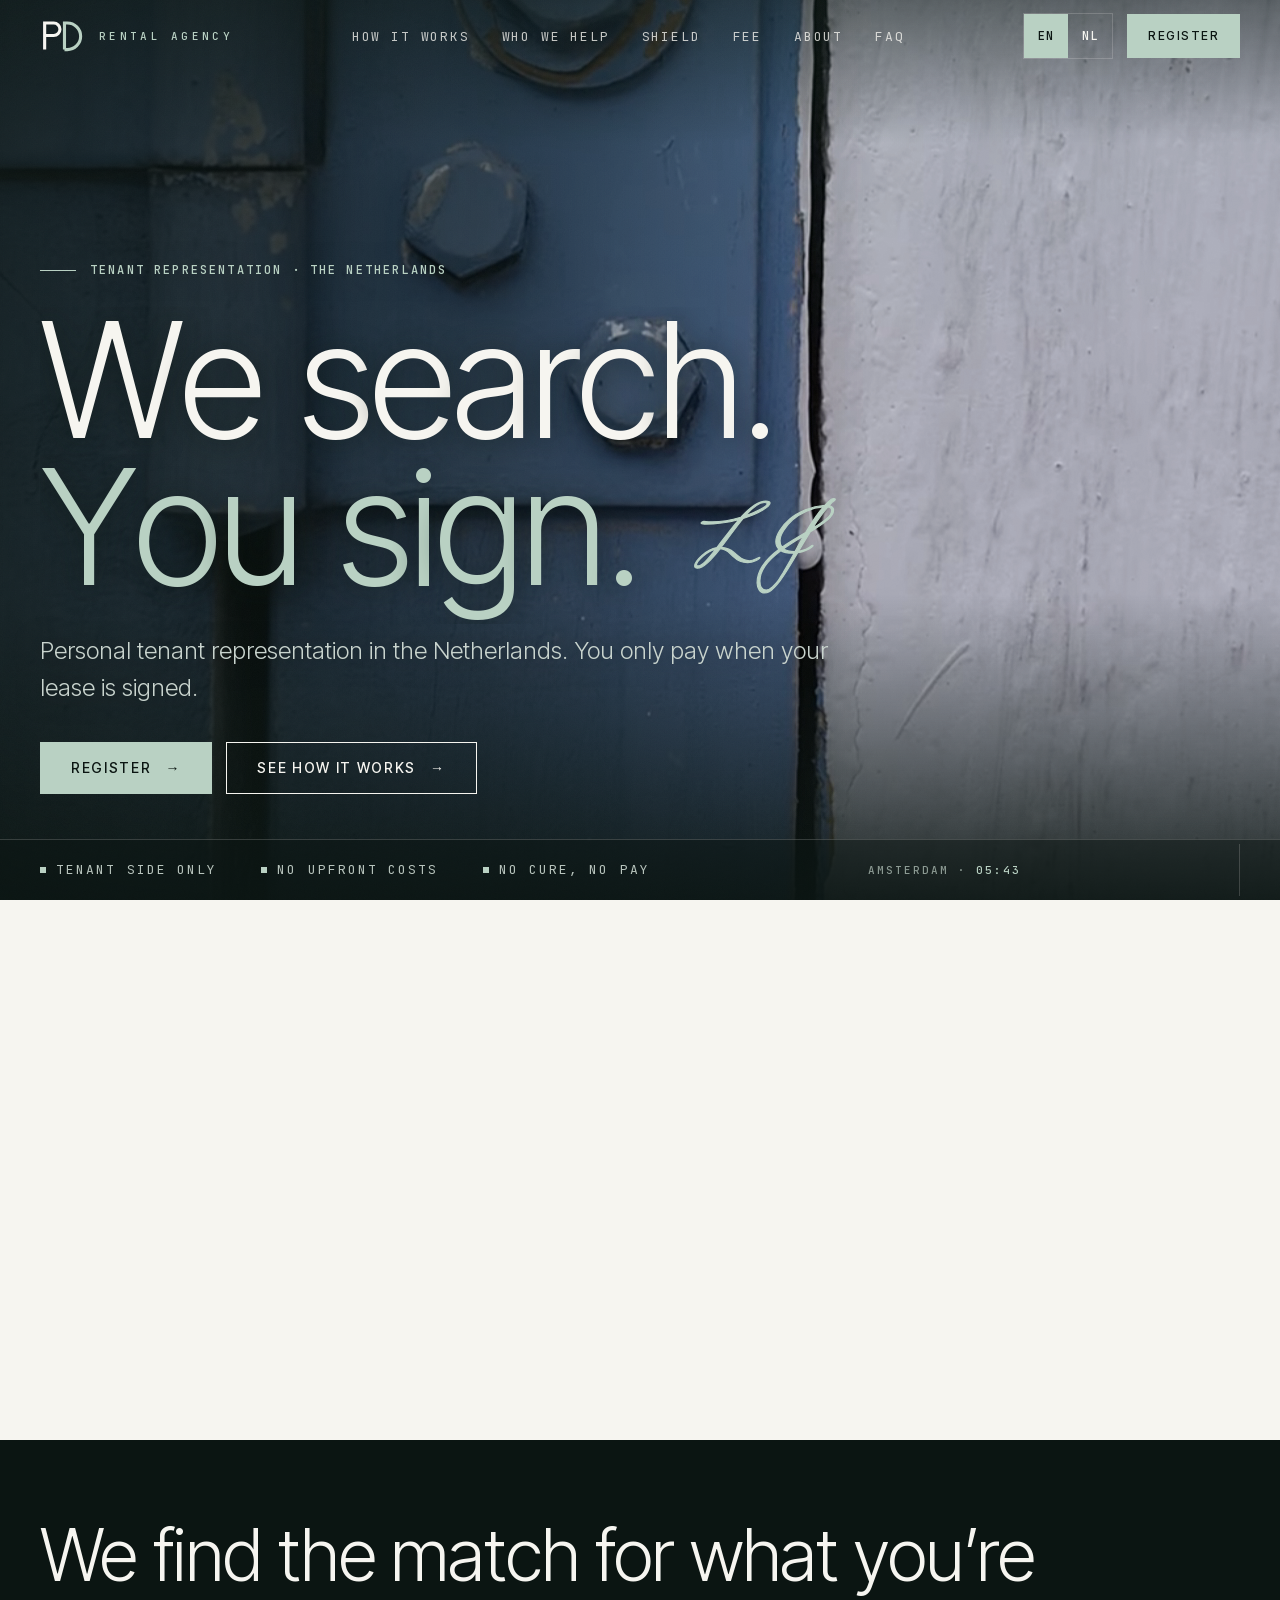
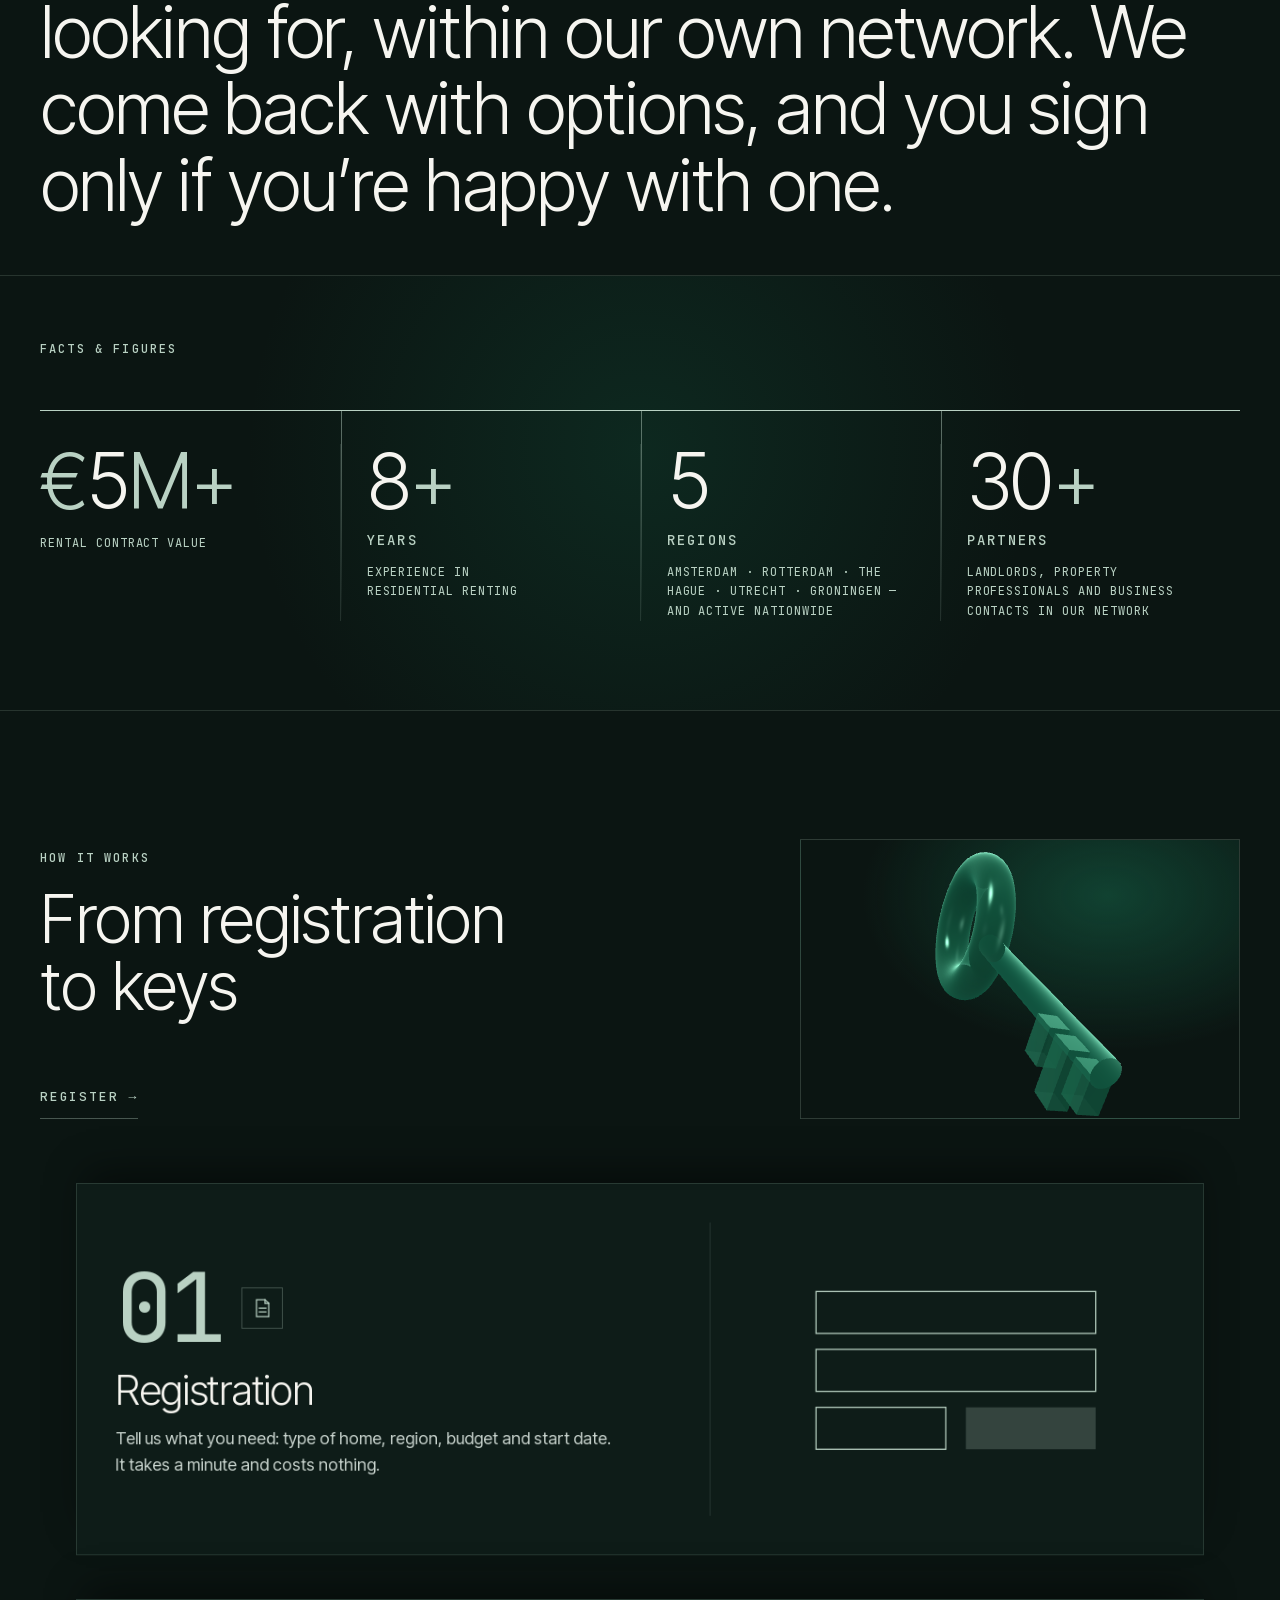
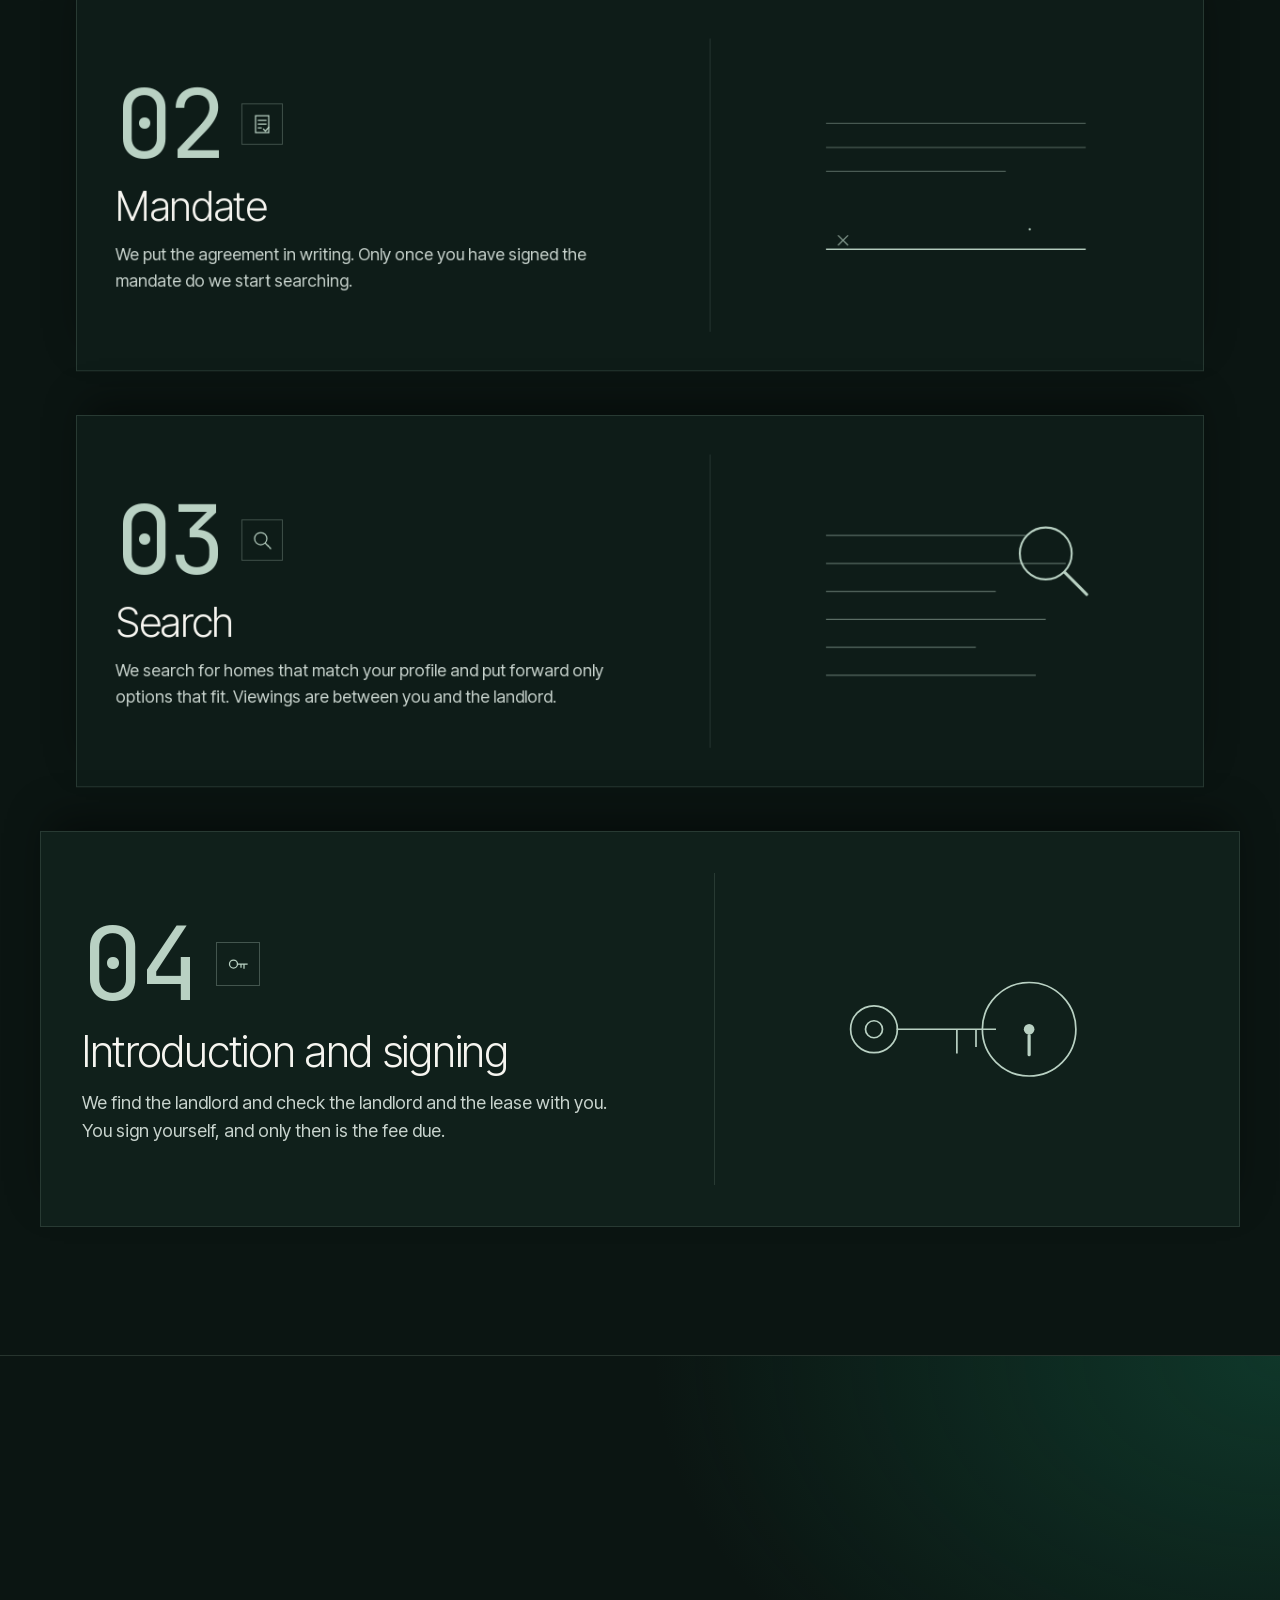
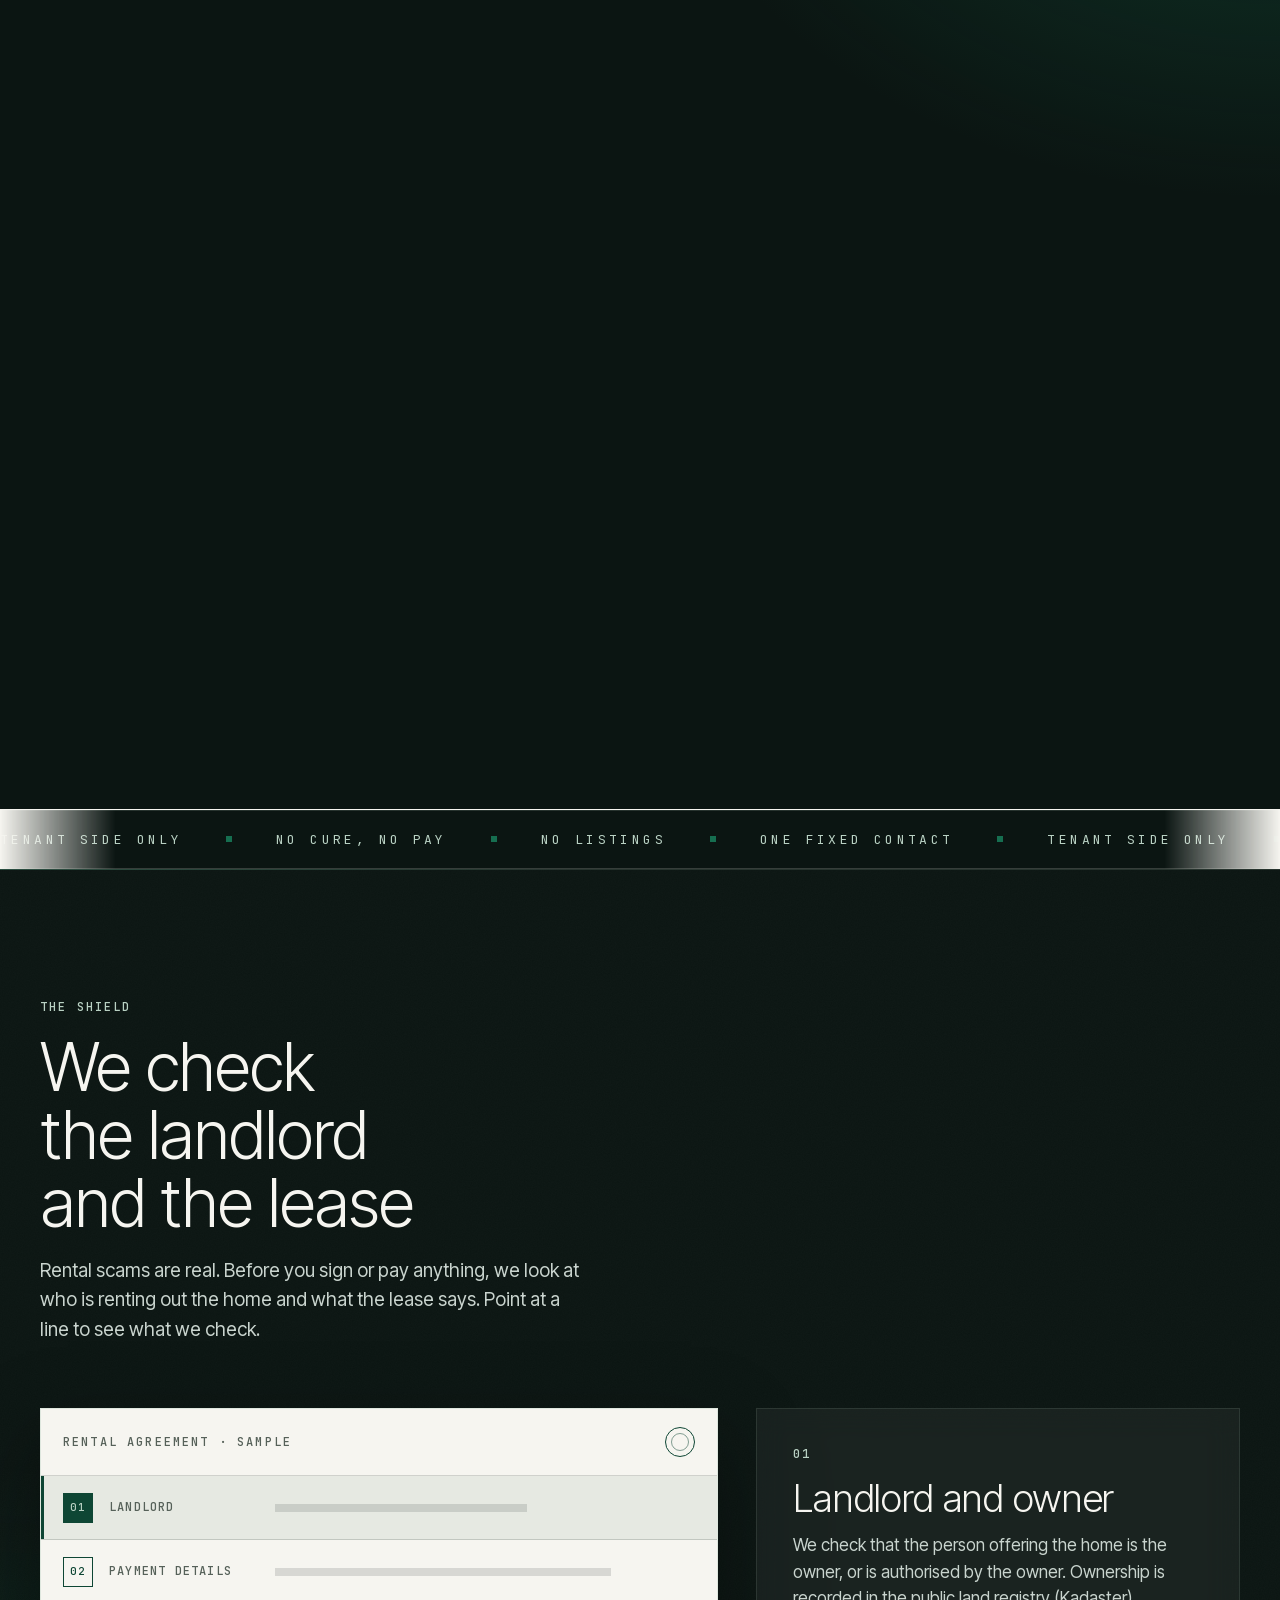
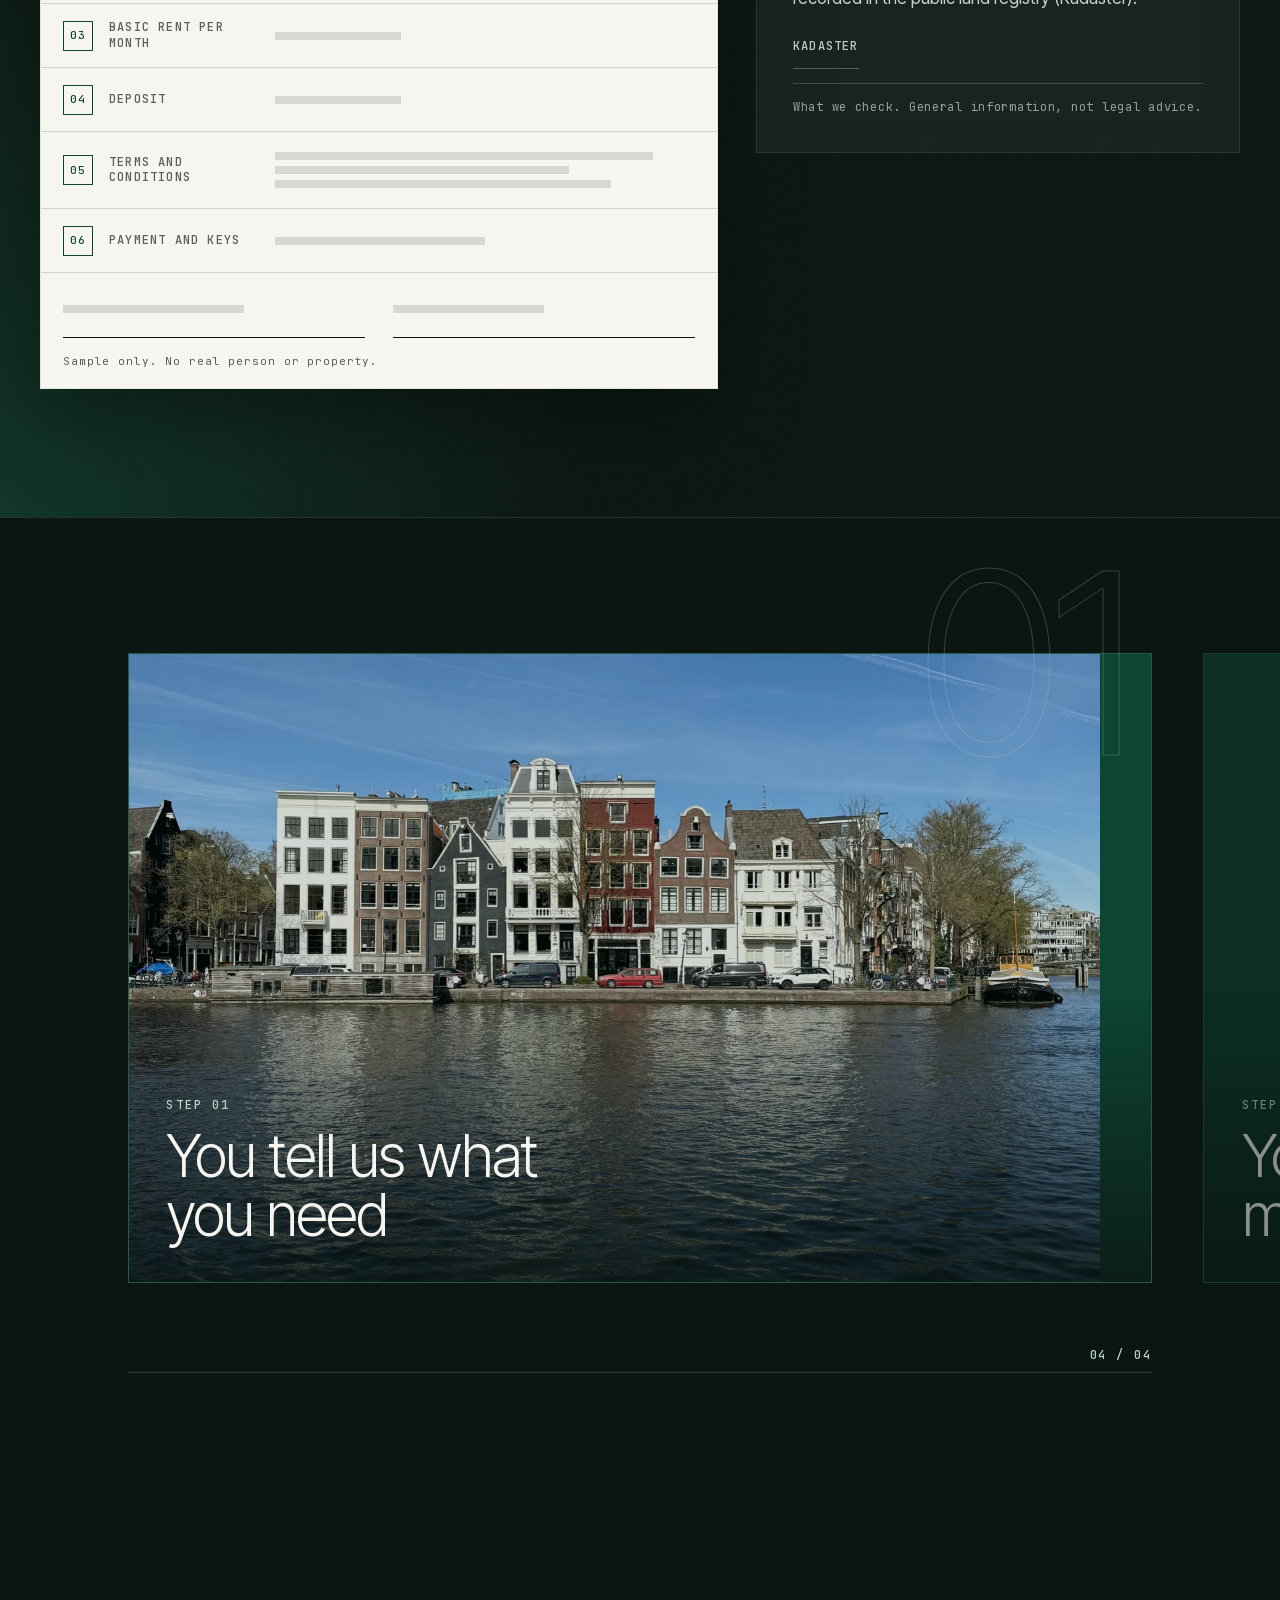
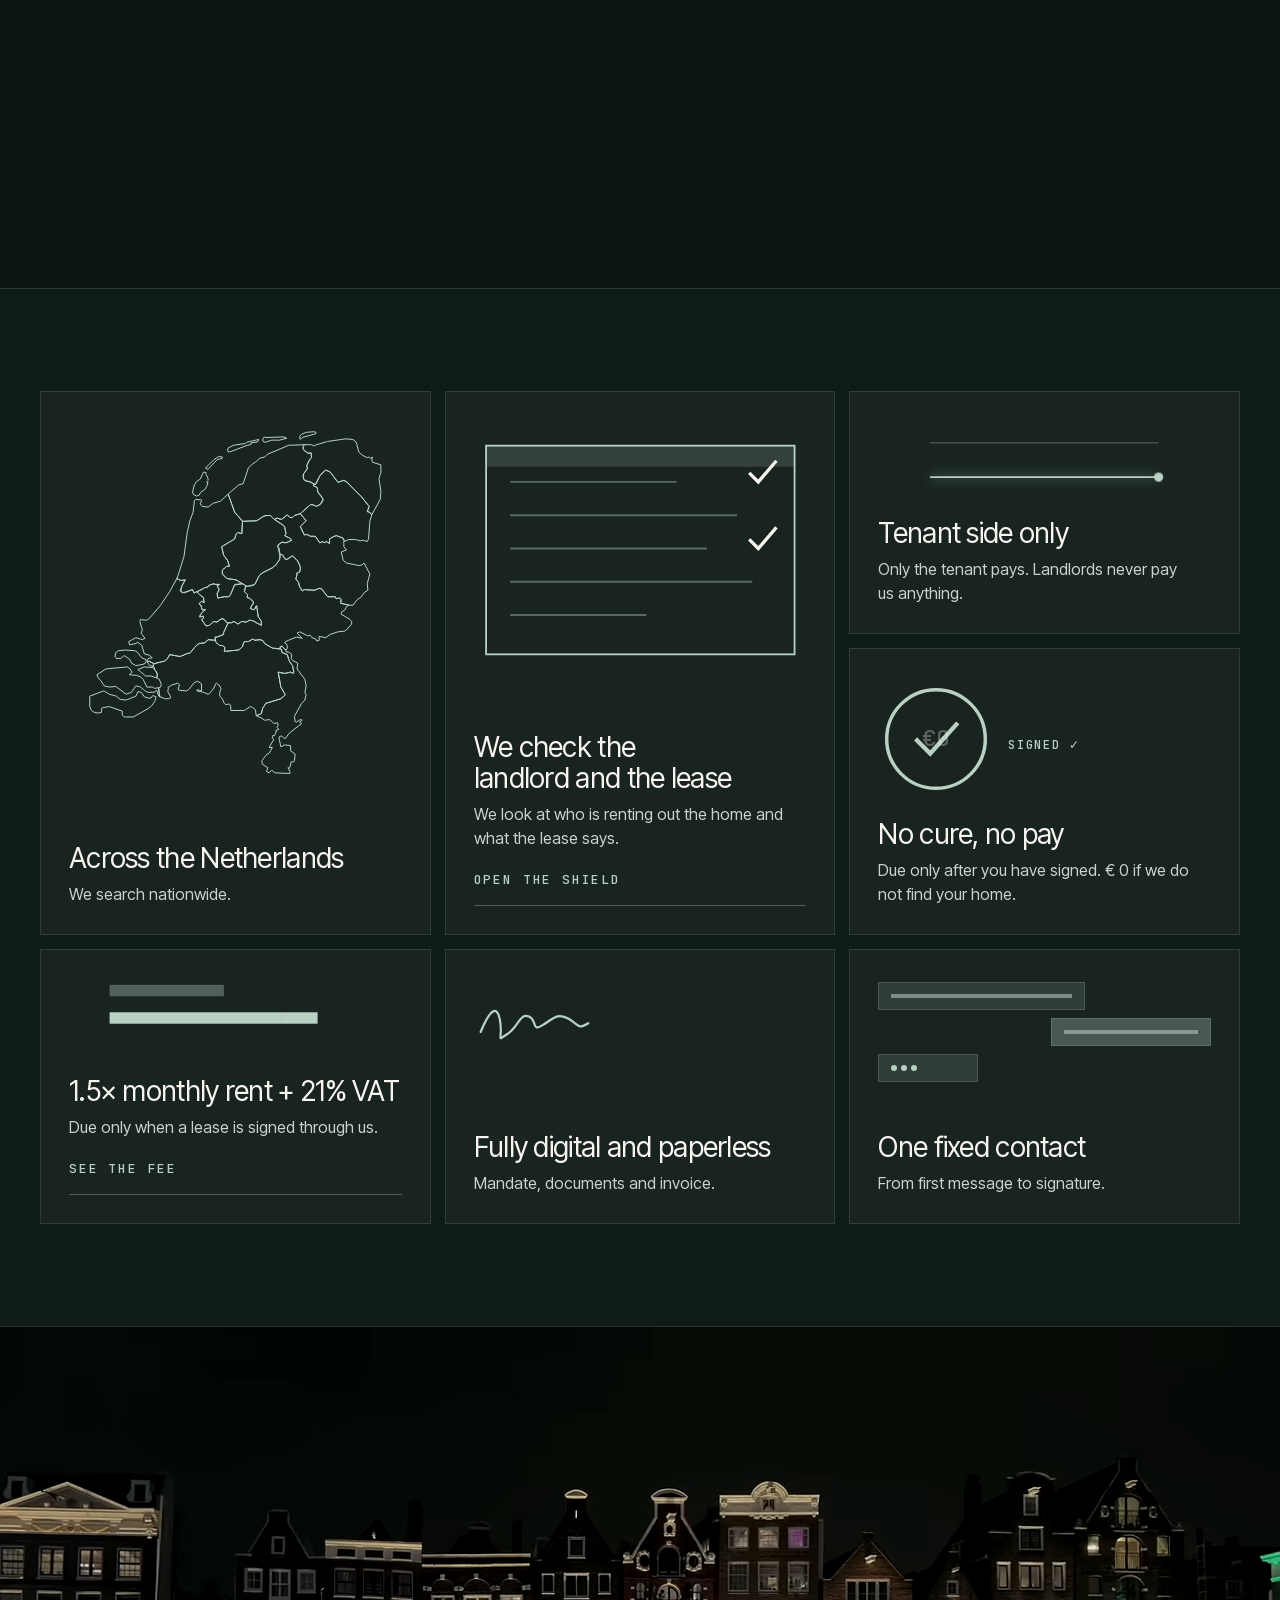
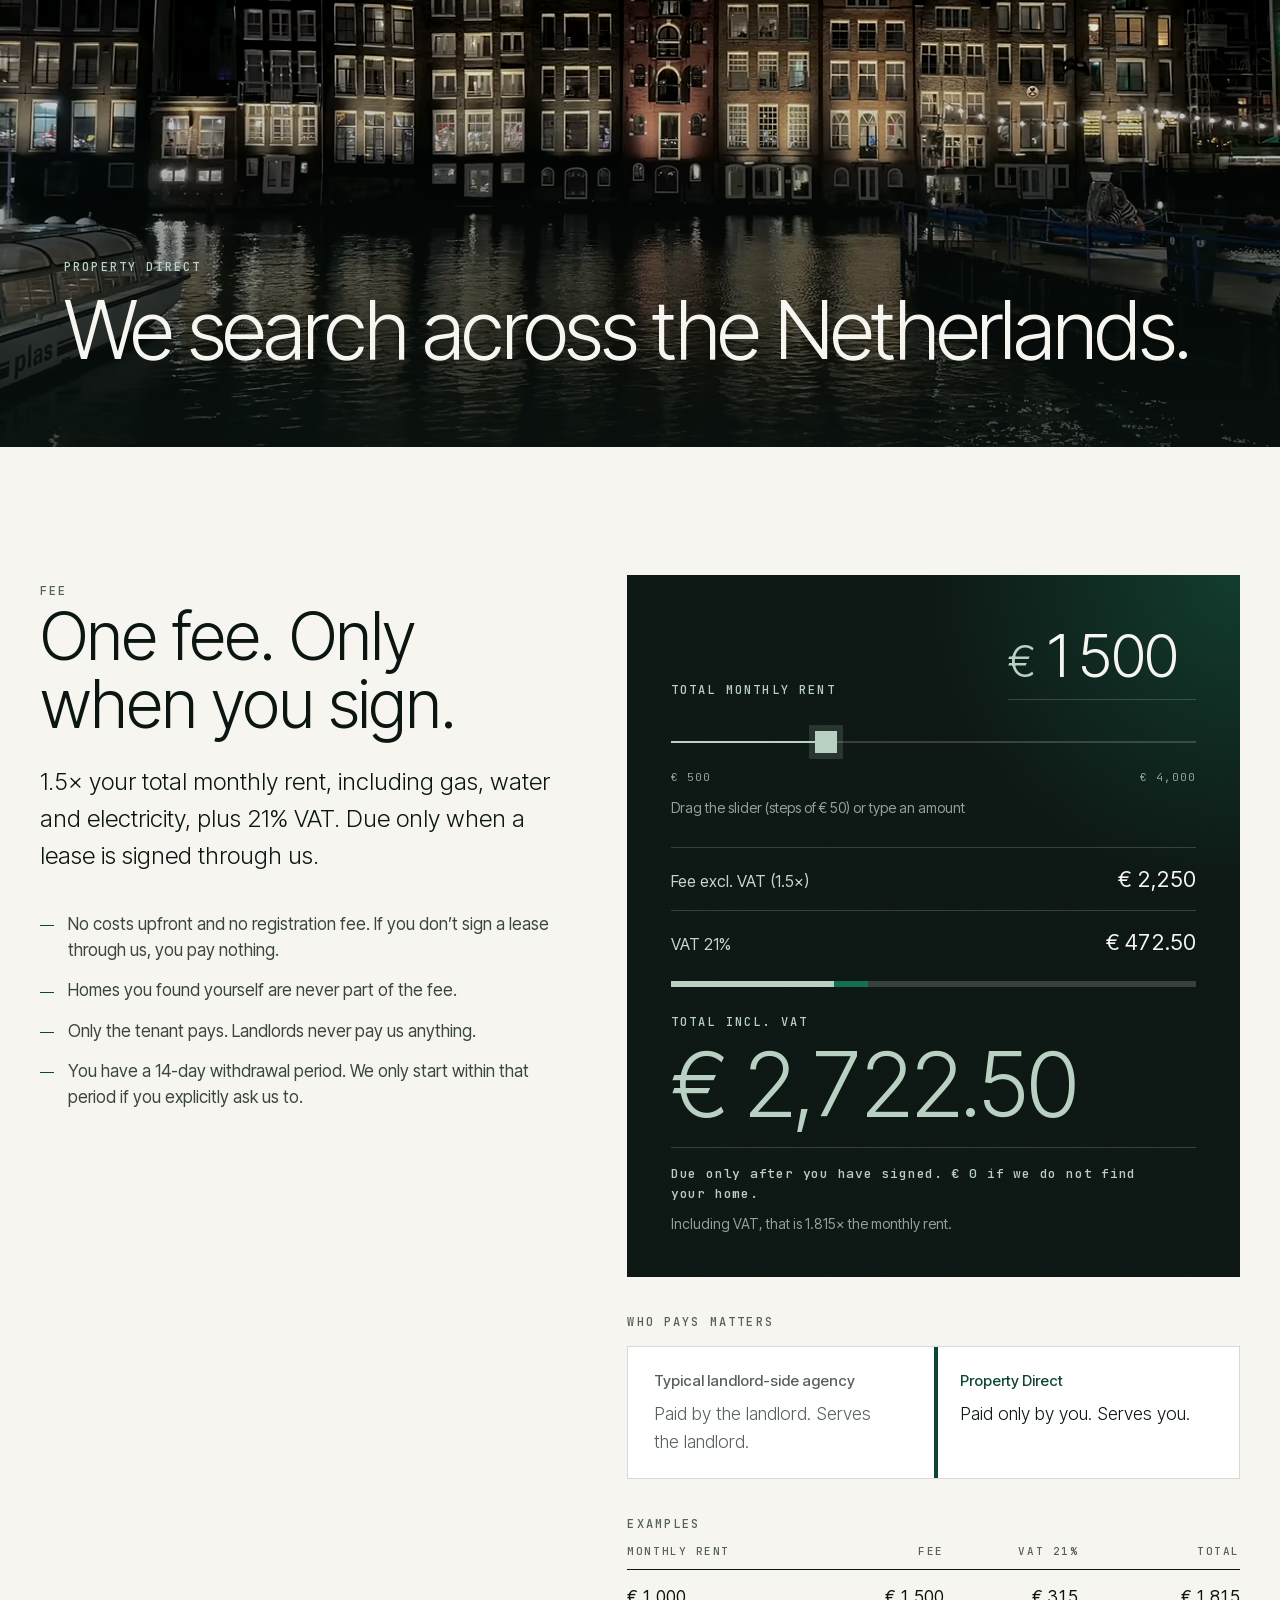
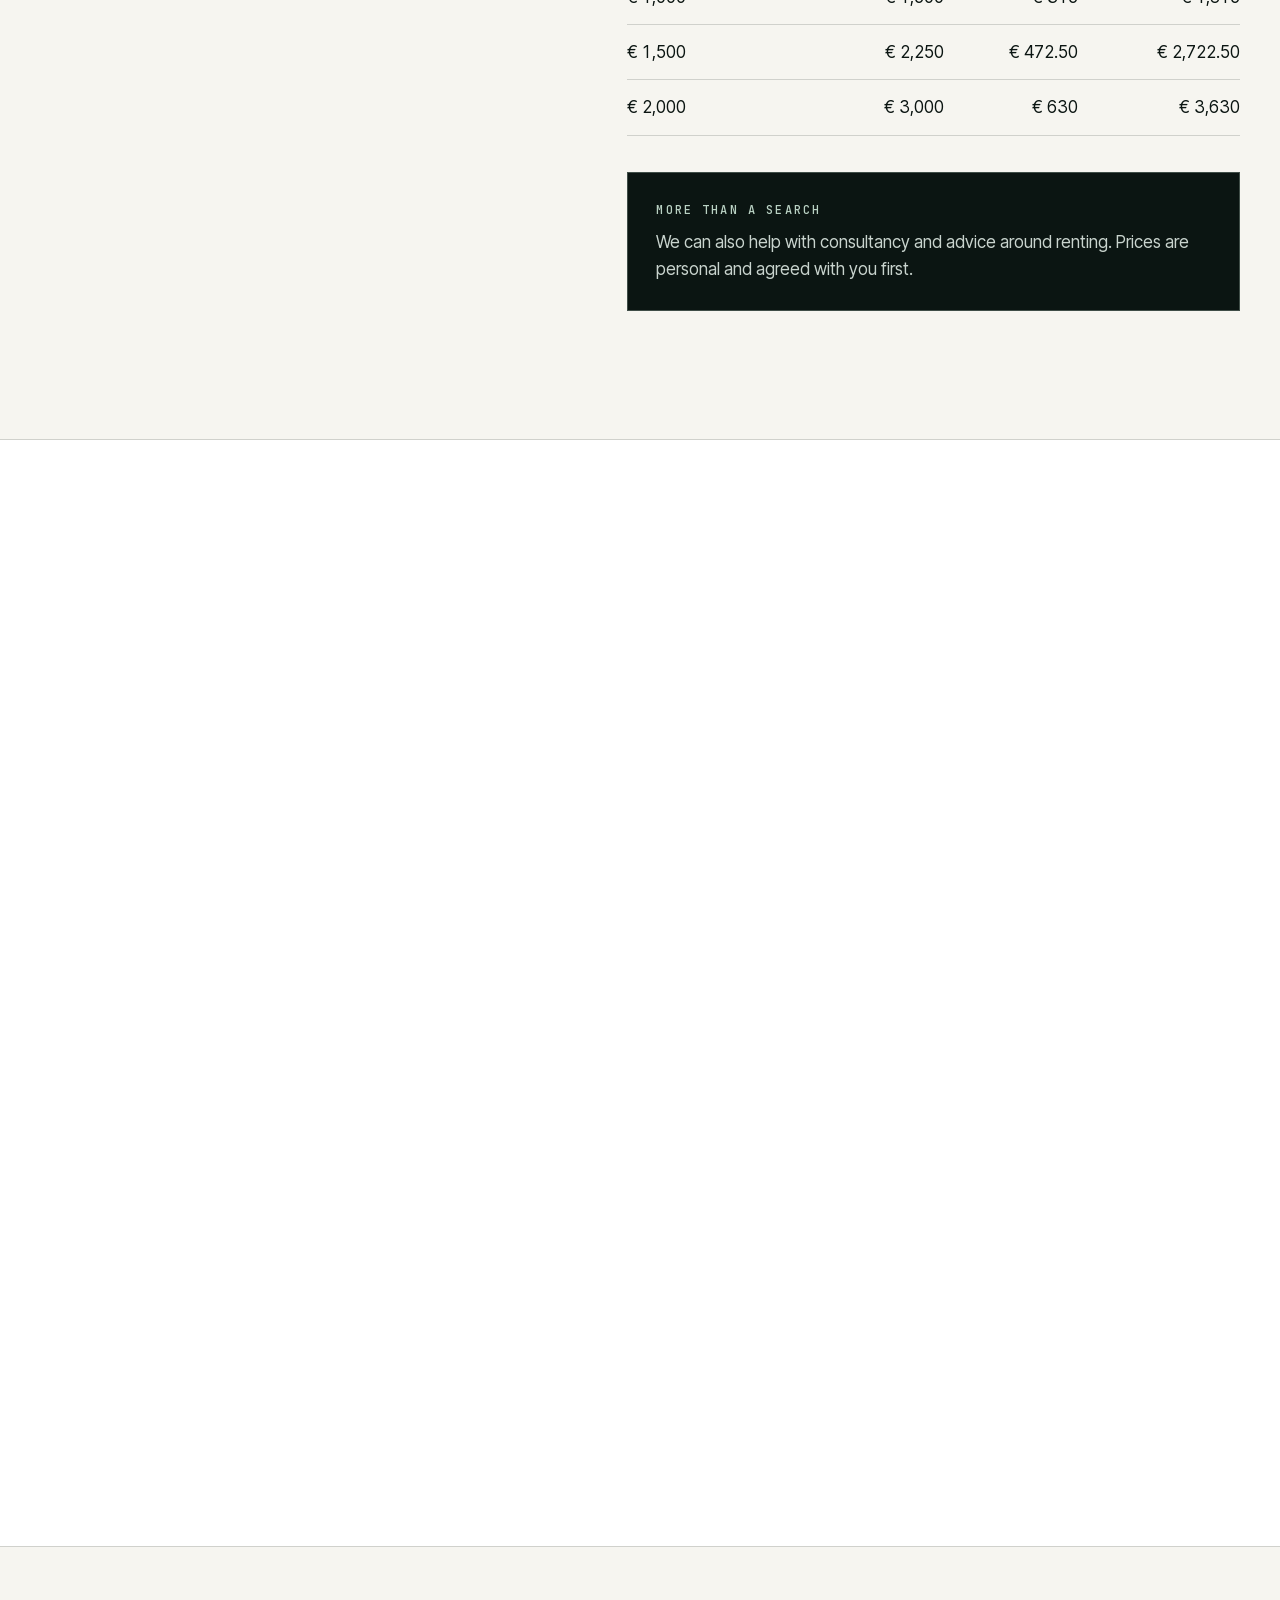
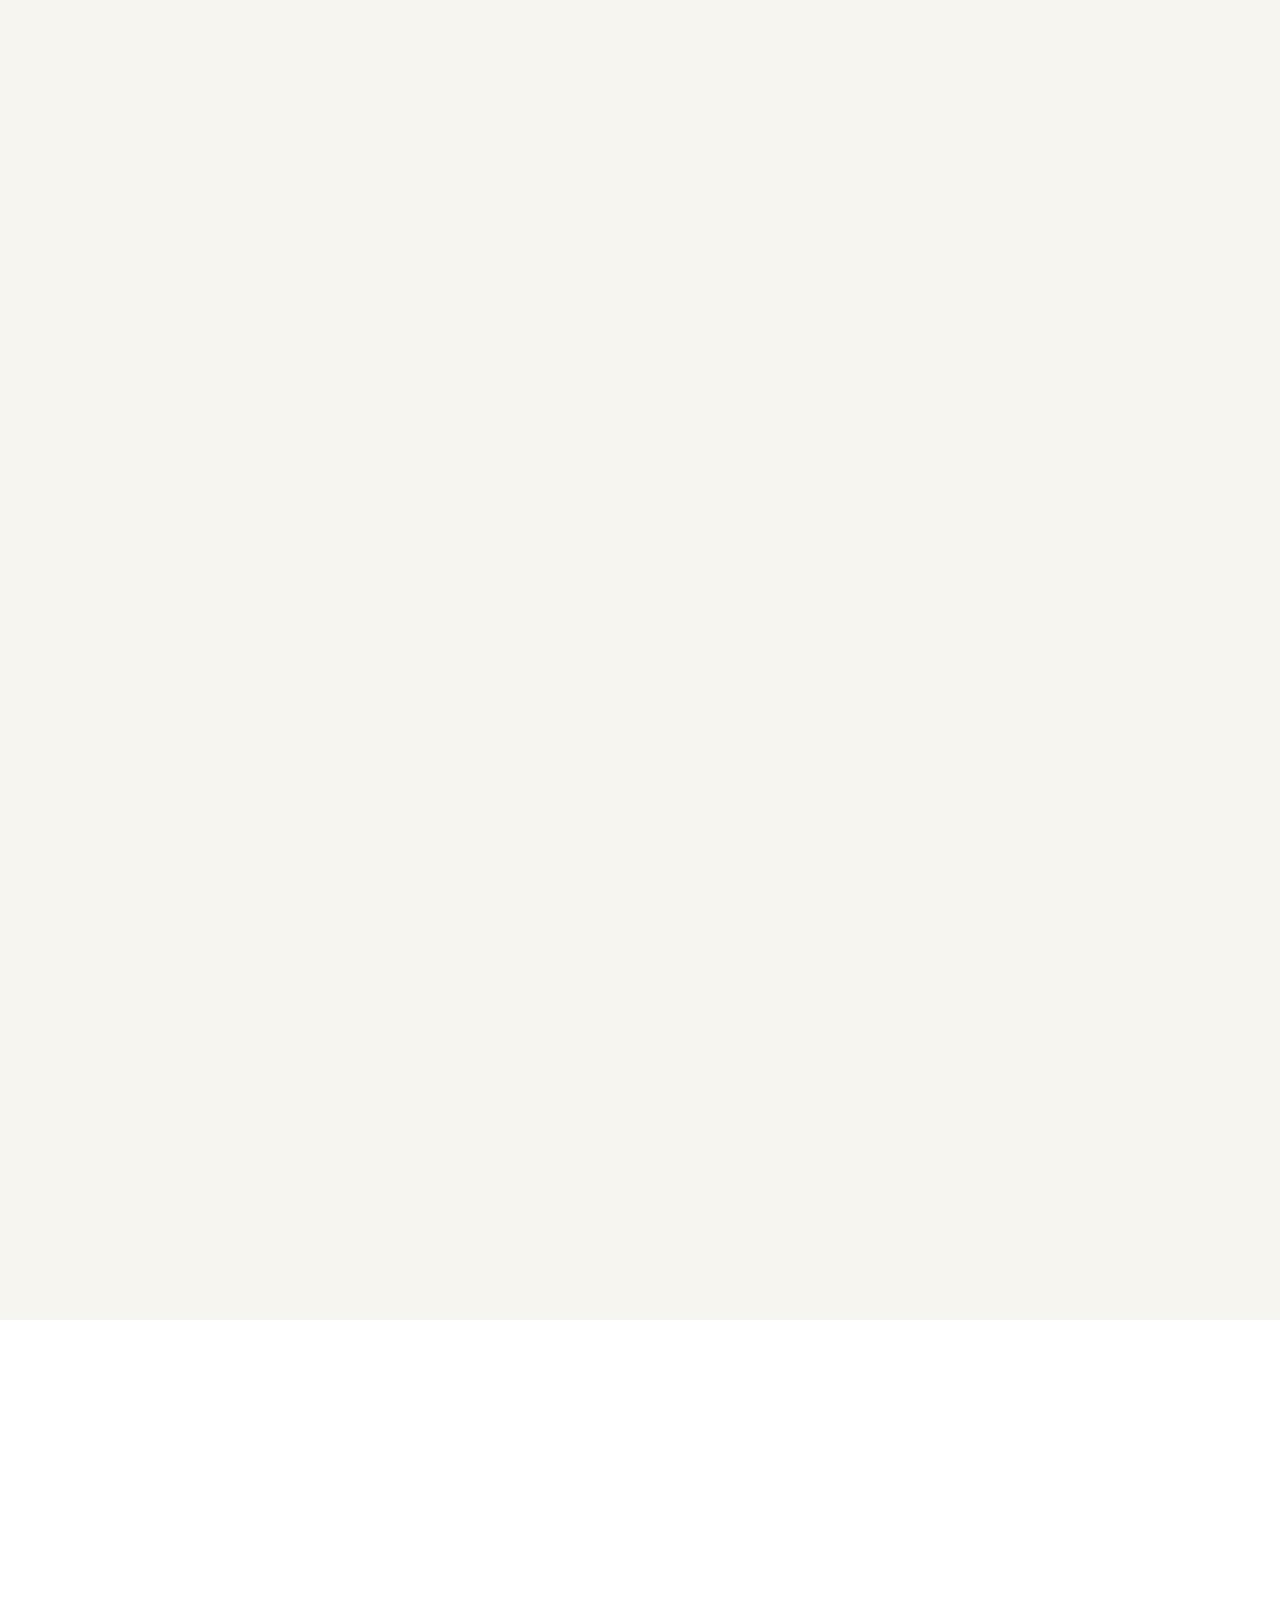
==== commit 470b8da5: "Cache-bust: new file names for the hero media and versioned CSS/JS URLs Co-Authored-By: Claude Sonne" ====
--- a/index.html
+++ b/index.html
@@ -32,10 +32,10 @@
   <meta name="twitter:description" content="Personal tenant representation in the Netherlands. We search for your rental home, on your side only. You pay only when your lease is signed.">
   <meta name="twitter:image" content="https://propertydirect.nl/og-image.png">
 
-  <link rel="preload" href="assets/media/hero-poster.avif" as="image" type="image/avif" imagesrcset="assets/media/hero-poster-800.avif 800w, assets/media/hero-poster.avif 1280w" imagesizes="100vw" fetchpriority="high">
+  <link rel="preload" href="assets/media/hero-2-poster.avif" as="image" type="image/avif" imagesrcset="assets/media/hero-2-poster-800.avif 800w, assets/media/hero-2-poster.avif 1280w" imagesizes="100vw" fetchpriority="high">
   <link rel="preload" href="fonts/inter-tight-latin.woff2" as="font" type="font/woff2" crossorigin>
   <link rel="preload" href="fonts/jetbrains-mono-latin.woff2" as="font" type="font/woff2" crossorigin>
-  <link rel="stylesheet" href="css/style.css">
+  <link rel="stylesheet" href="css/style.css?v=9b">
   <script>
   /* Adds the .js class and loads the scripts progressively: straight away for Dutch visitors (no flash of English),
      otherwise after the page has loaded or on the first interaction. The hero needs no JavaScript to render. */
@@ -52,7 +52,7 @@
     function load() {
       if (done) return;
       done = 1;
-      ['js/config.js', 'js/i18n.js', 'js/home.js'].forEach(function (s) {
+      ["js/config.js?v=9b", "js/i18n.js?v=9b", "js/home.js?v=9b"].forEach(function (s) {
         var e = d.createElement('script'); e.src = s; e.async = false; d.body.appendChild(e);
       });
     }
@@ -174,8 +174,8 @@
     <section class="hero grain" id="top">
       <div class="hero-media" aria-hidden="true">
         <picture class="hero-poster">
-          <source type="image/avif" srcset="assets/media/hero-poster-800.avif 800w, assets/media/hero-poster.avif 1280w" sizes="100vw">
-          <img src="assets/media/hero-poster-800.webp" srcset="assets/media/hero-poster-800.webp 800w, assets/media/hero-poster.webp 1280w" sizes="100vw" width="1280" height="720" alt="" decoding="async" fetchpriority="high">
+          <source type="image/avif" srcset="assets/media/hero-2-poster-800.avif 800w, assets/media/hero-2-poster.avif 1280w" sizes="100vw">
+          <img src="assets/media/hero-2-poster-800.webp" srcset="assets/media/hero-2-poster-800.webp 800w, assets/media/hero-2-poster.webp 1280w" sizes="100vw" width="1280" height="720" alt="" decoding="async" fetchpriority="high">
         </picture>
         <video class="hero-video" id="hero-video" muted loop playsinline preload="metadata" tabindex="-1" disablepictureinpicture></video>
         <i class="hero-tint"></i>
--- a/css/style.css
+++ b/css/style.css
@@ -235,8 +235,8 @@
 .mobile-menu a.m-cta { color: var(--salie); border-bottom: 0; }
 
 /* Hero */
-.hero-track { position: relative; }
-.hero { position: sticky; top: 0; margin-bottom: 60vh; min-height: 100vh; min-height: 100svh; display: flex; flex-direction: column; justify-content: flex-end; background: var(--nacht); color: var(--papier); color-scheme: dark; overflow: hidden; isolation: isolate; }
+.hero-track { position: relative; --hh: max(100svh, 640px); height: calc(var(--hh) + 60vh); }
+.hero { position: sticky; top: 0; height: var(--hh); min-height: 0; display: flex; flex-direction: column; justify-content: flex-end; background: var(--nacht); color: var(--papier); color-scheme: dark; overflow: hidden; isolation: isolate; }
 .hero-media { position: absolute; inset: 0; z-index: -2; transform: translate3d(0, var(--vy, 0px), 0) scale(1.05); will-change: transform; background: var(--nacht); }
 .hero-poster img { display: block; width: 100%; height: 100%; object-fit: cover; }
 .hero-poster, .hero-video { position: absolute; inset: 0; width: 100%; height: 100%; object-fit: cover; filter: var(--media-filter); }
@@ -292,7 +292,7 @@
 }
 
 /* Statement */
-.statement { background: var(--nacht); color: var(--papier); color-scheme: dark; padding-block: clamp(56px, 8vw, 110px); }
+.statement { background: var(--nacht); color: var(--papier); color-scheme: dark; padding-block: clamp(48px, 6vw, 88px) clamp(32px, 4vw, 56px); }
 .stmt { max-width: 19em; font-size: clamp(30px, 5.6vw, 84px); line-height: 1.07; letter-spacing: -.03em; font-weight: 300; }
 .stmt .w { opacity: 1; }
 
@@ -847,7 +847,7 @@
 .checklist input:checked ~ .ct { color: var(--mist-text); text-decoration: line-through; text-decoration-color: var(--mist); }
 
 /* Facts & figures: four connected stops on a line, numbers roll like an odometer */
-.facts { position: relative; background: var(--nacht); color: var(--papier); color-scheme: dark; padding-block: clamp(56px, 8vw, 110px); border-top: 1px solid rgba(185, 209, 195, .16); overflow: hidden; }
+.facts { position: relative; background: var(--nacht); color: var(--papier); color-scheme: dark; padding-block: clamp(40px, 5vw, 72px) clamp(56px, 7vw, 100px); border-top: 1px solid rgba(185, 209, 195, .16); overflow: hidden; }
 .facts::before { content: ""; position: absolute; left: 50%; top: 40%; width: 70vmax; height: 70vmax; margin: -35vmax 0 0 -35vmax; border-radius: 50%; background: radial-gradient(circle, rgba(22, 110, 80, .22), rgba(22, 110, 80, 0) 62%); pointer-events: none; animation: glowDrift 28s ease-in-out infinite alternate; }
 .facts .wrap { position: relative; }
 .facts .label { display: block; margin-bottom: clamp(28px, 4vw, 52px); }
@@ -857,7 +857,6 @@
 .js .facts-grid.go::before { transform: scaleX(1); }
 .fact { position: relative; padding: 0 clamp(14px, 2vw, 32px) 0 clamp(14px, 2vw, 32px); display: flex; flex-direction: column; gap: 14px; min-width: 0; border-left: 1px solid rgba(185, 209, 195, .14); }
 .fact:first-child { border-left: 0; padding-left: 0; }
-.fact:nth-child(2) { margin-top: clamp(0px, 2.4vw, 36px); } .fact:nth-child(3) { margin-top: clamp(0px, 4.8vw, 72px); } .fact:nth-child(4) { margin-top: clamp(0px, 7.2vw, 108px); }
 .fact::before { content: ""; position: absolute; left: clamp(14px, 2vw, 32px); top: -38px; width: 9px; height: 9px; border-radius: 50%; background: var(--salie); box-shadow: 0 0 0 0 rgba(185, 209, 195, .6); }
 .fact:first-child::before { left: 0; }
 .fact:nth-child(n+2)::after { content: ""; position: absolute; left: 0; top: -34px; bottom: 0; width: 1px; background: linear-gradient(180deg, rgba(185, 209, 195, .5), rgba(185, 209, 195, 0)); }
@@ -880,7 +879,6 @@
 .js .fact.counting .fact-label, .pd-late .fact-label { opacity: 1; transform: none; }
 @media (max-width: 960px) {
   .facts-grid { grid-template-columns: repeat(2, minmax(0, 1fr)); row-gap: 44px; }
-  .fact, .fact:nth-child(n) { margin-top: 0; }
   .fact:nth-child(odd) { border-left: 0; padding-left: 0; } .fact:nth-child(odd)::before { left: 0; } .fact:nth-child(odd)::after { display: none; }
   .fact:nth-child(n+3) { padding-top: 0; }
 }
@@ -948,7 +946,8 @@
 
 @media (prefers-reduced-motion: reduce) {
   html { scroll-behavior: auto; }
-  .hero { position: relative; margin-bottom: 0; }
+  .hero-track { height: auto; }
+  .hero { position: relative; height: auto; min-height: 100vh; min-height: 100svh; }
   .hero h1, .hero h1 .line.l2 { transform: none; }
   .how-card { position: relative; top: auto; transform: none; }
   .how-card::after { display: none; }
@@ -1040,11 +1039,7 @@
 @keyframes glowDrift2 { from { transform: translate3d(-12%, 0, 0); } to { transform: translate3d(12%, -6%, 0); } }
 
 /* Night and Paper meet with a hairline and a soft blend instead of a hard cut */
-.who::before, .sign::before, .fee::before { content: ""; position: absolute; left: 0; right: 0; top: 0; height: 90px; pointer-events: none; z-index: 0; }
-.who::before { background: linear-gradient(180deg, var(--wit), rgba(255, 255, 255, 0)); }
-.sign::before { background: linear-gradient(180deg, var(--wit), rgba(255, 255, 255, 0)); z-index: 1; }
 .fee { position: relative; }
-.fee::before { background: linear-gradient(180deg, var(--nacht), rgba(11, 21, 18, 0)); }
 .who, .sign, .shield, .reel, .marquee { border-top: 1px solid rgba(185, 209, 195, .16); }
 
 /* Smooth scrolling (Lenis) */
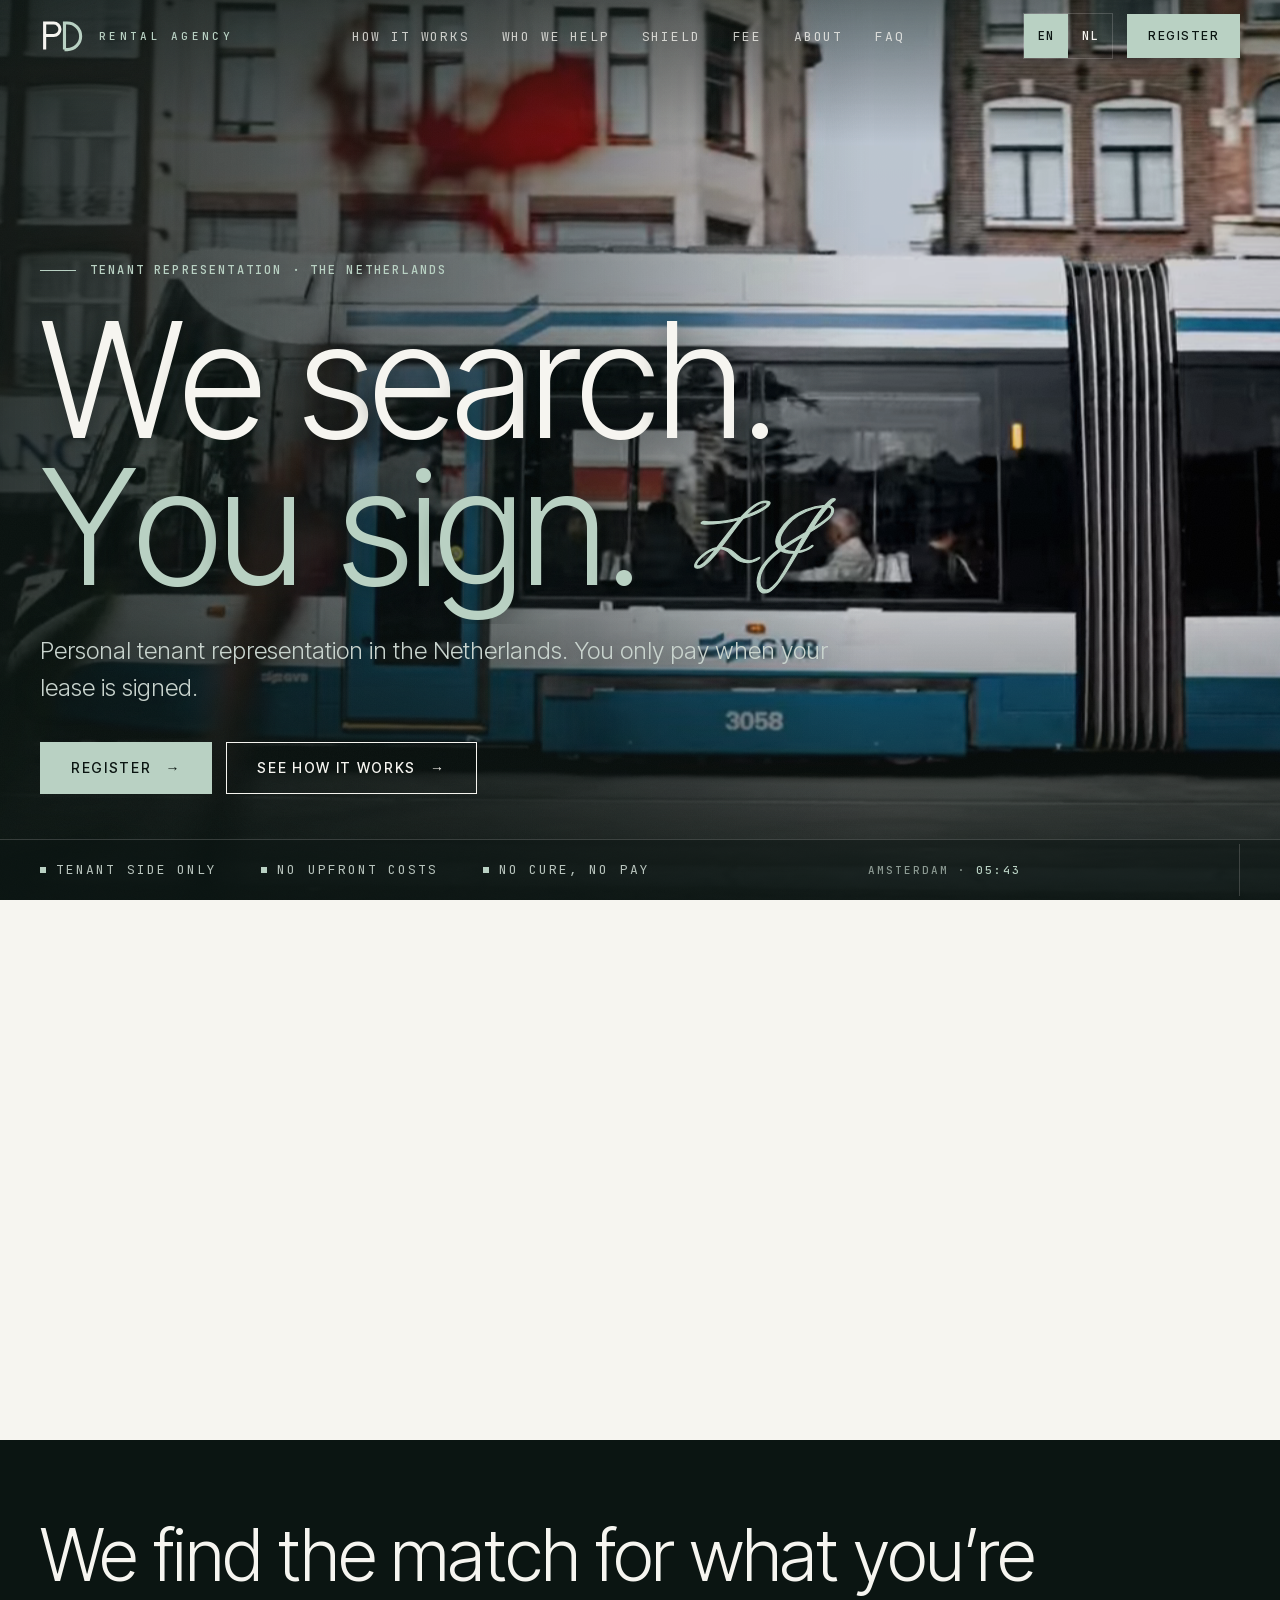
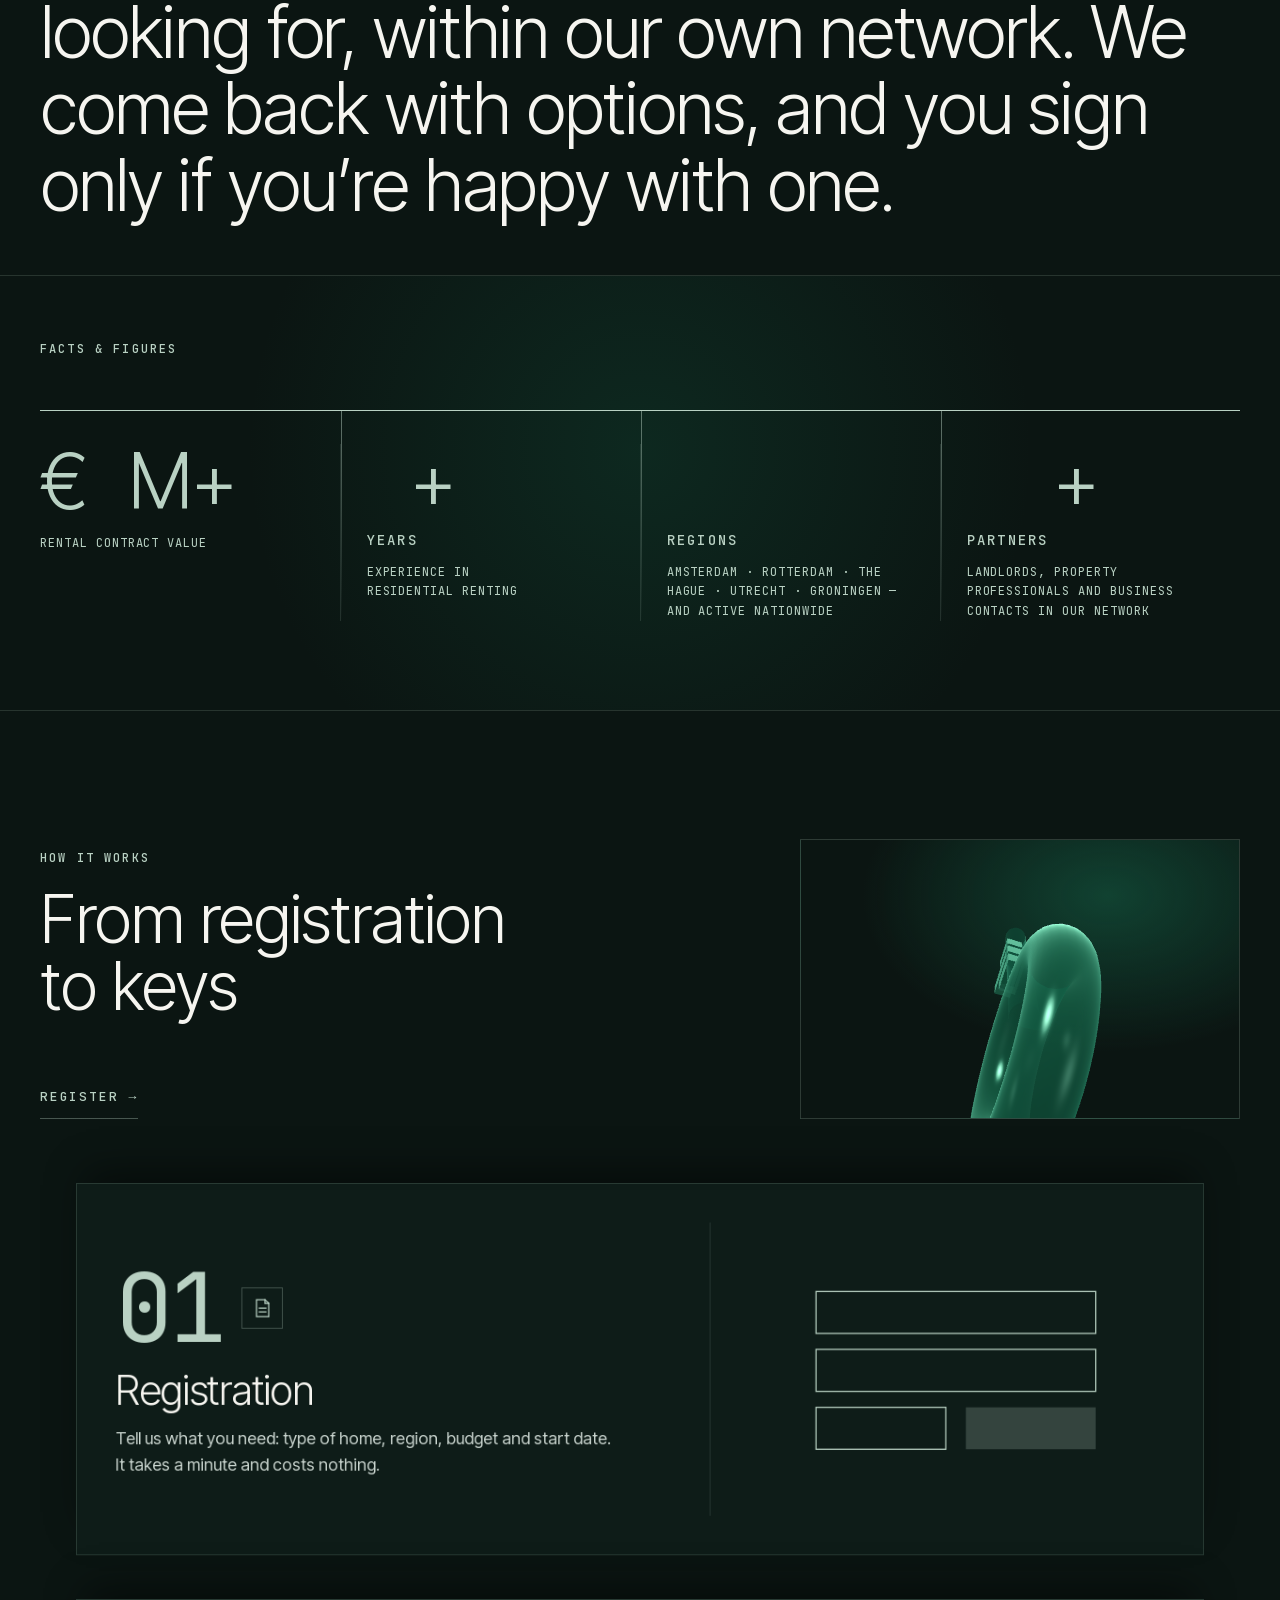
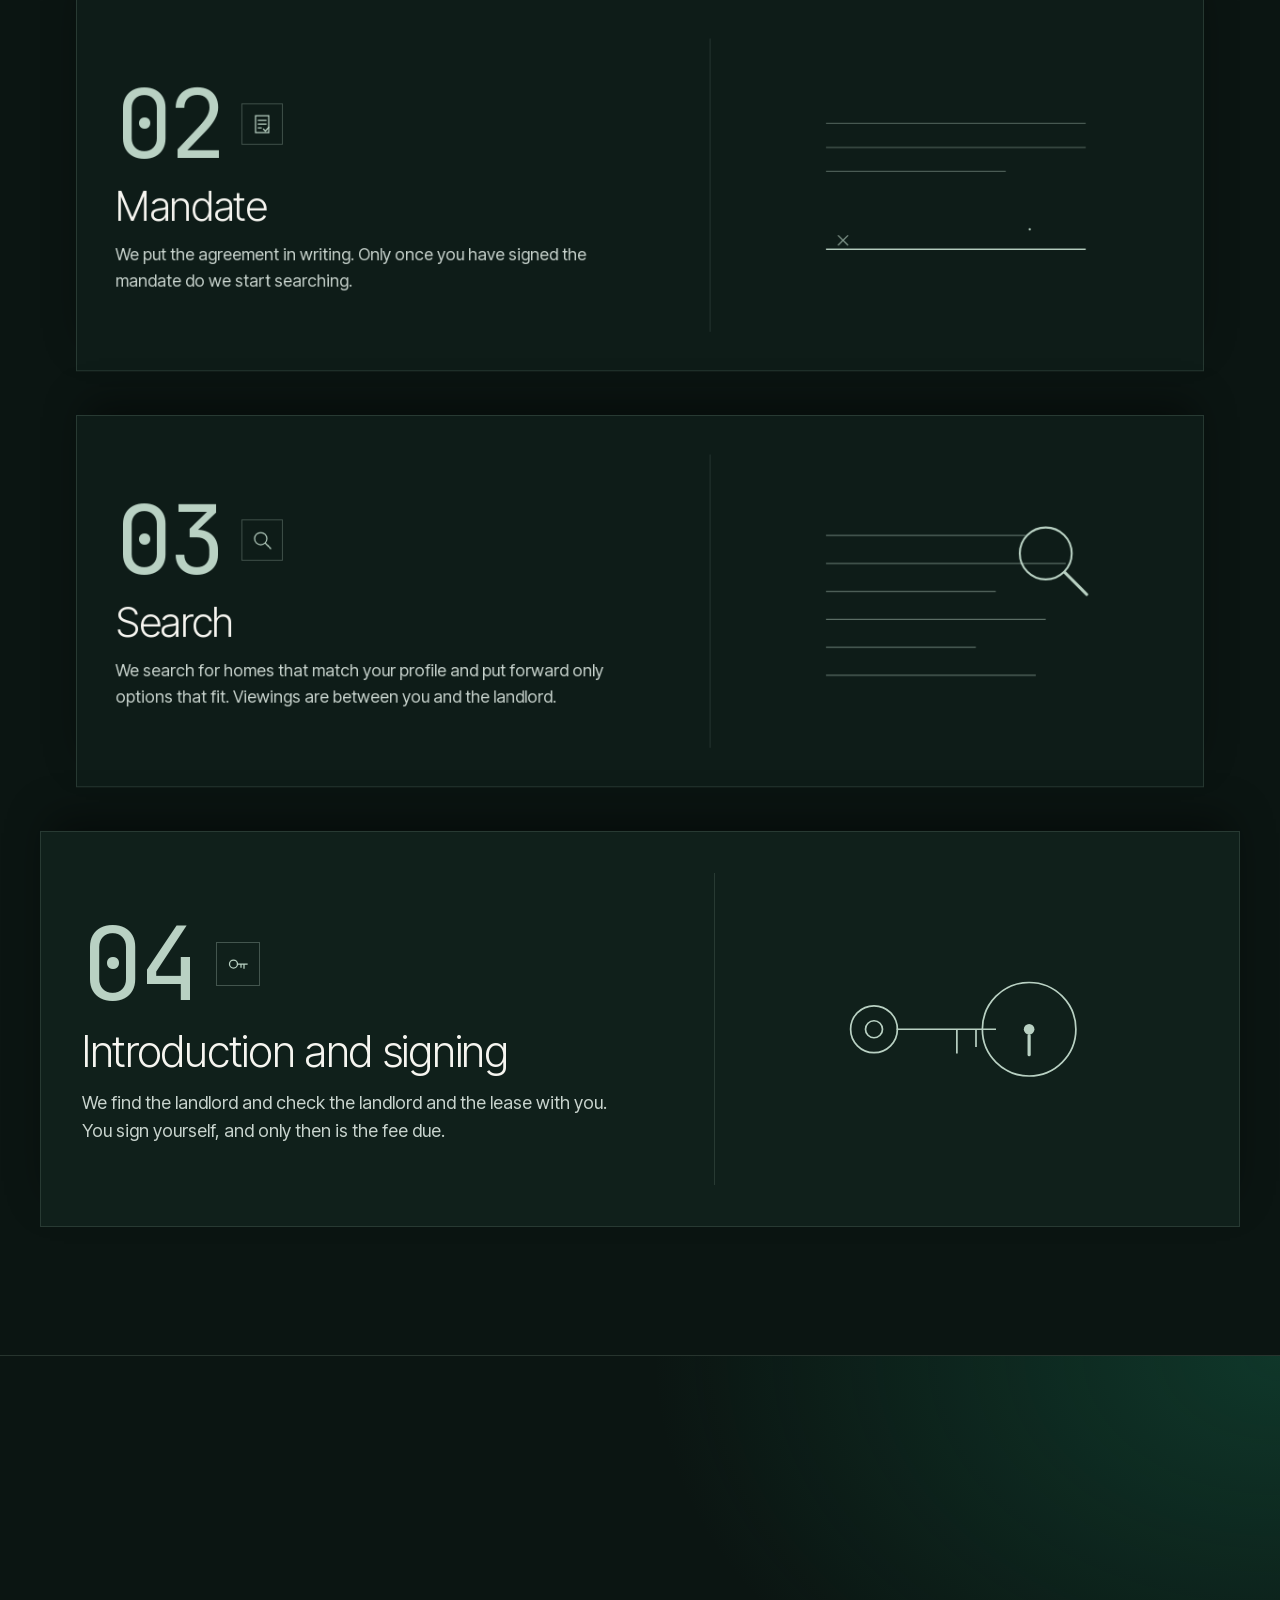
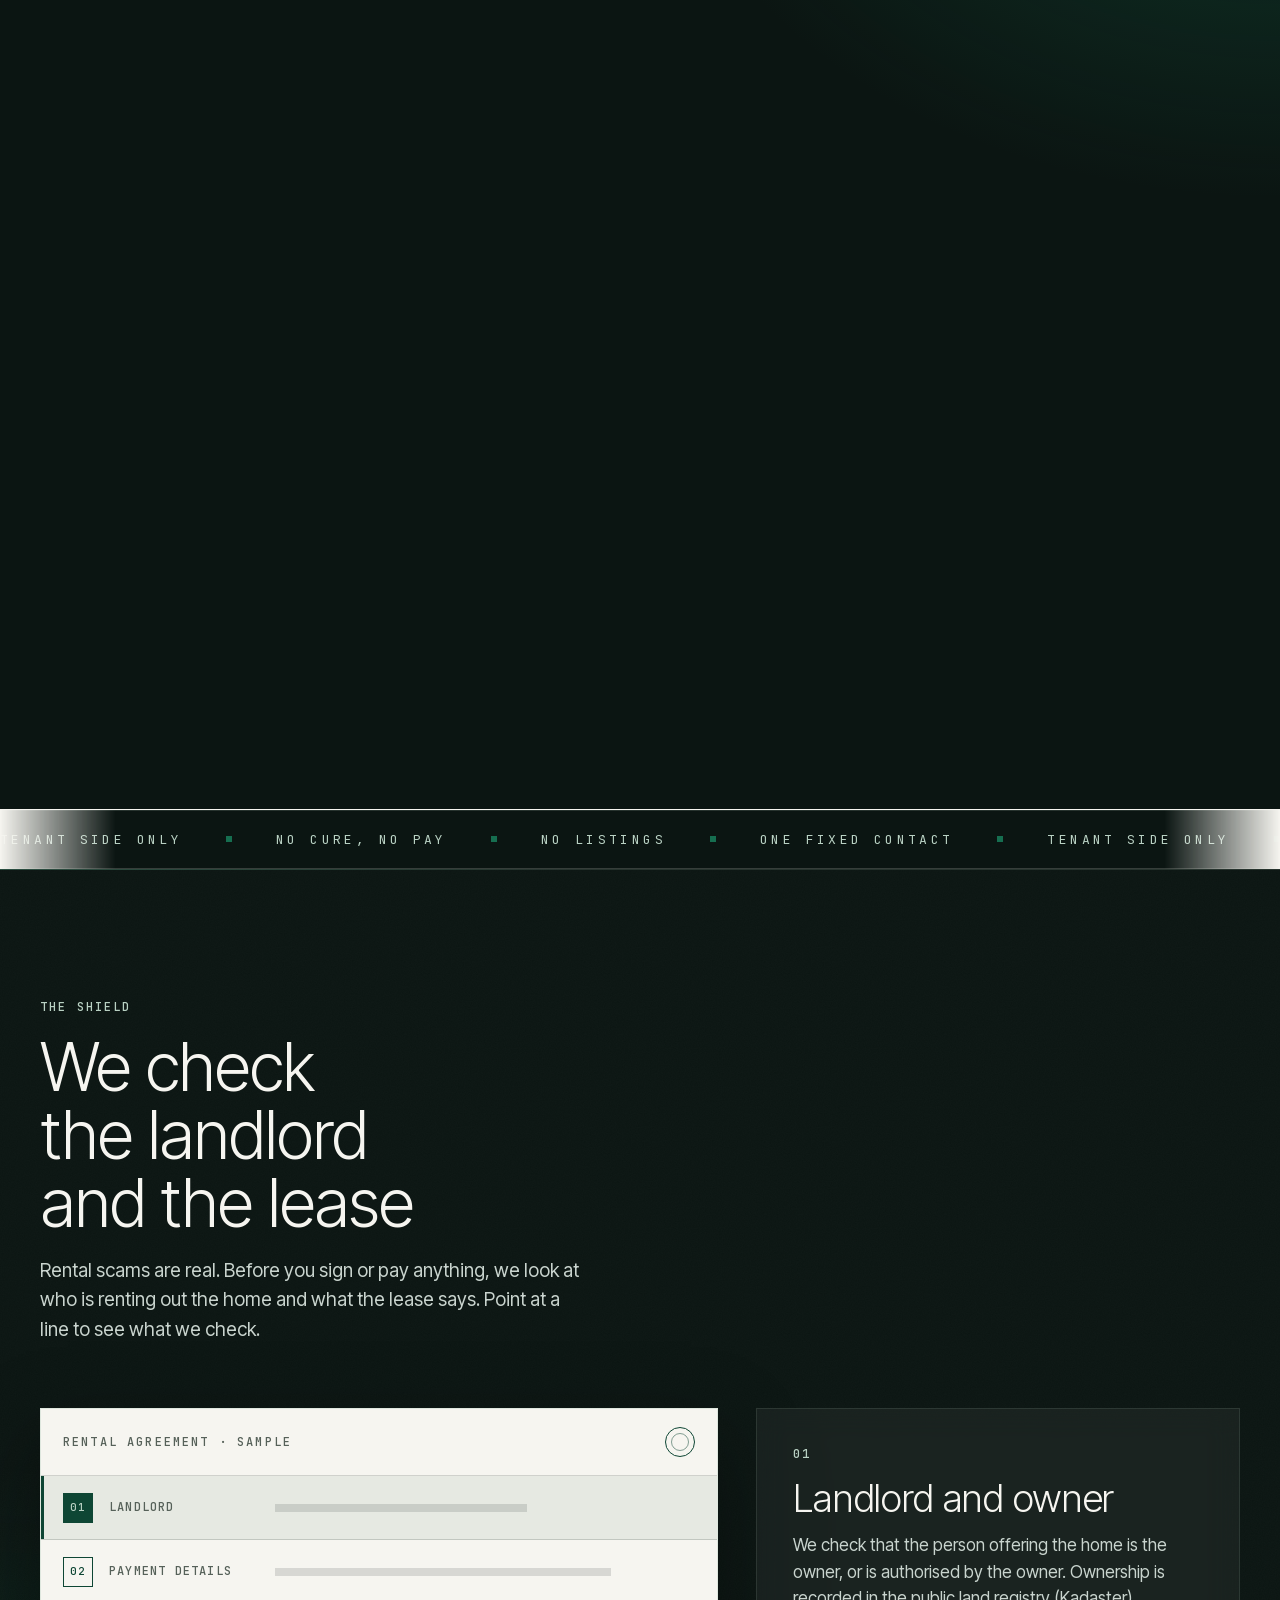
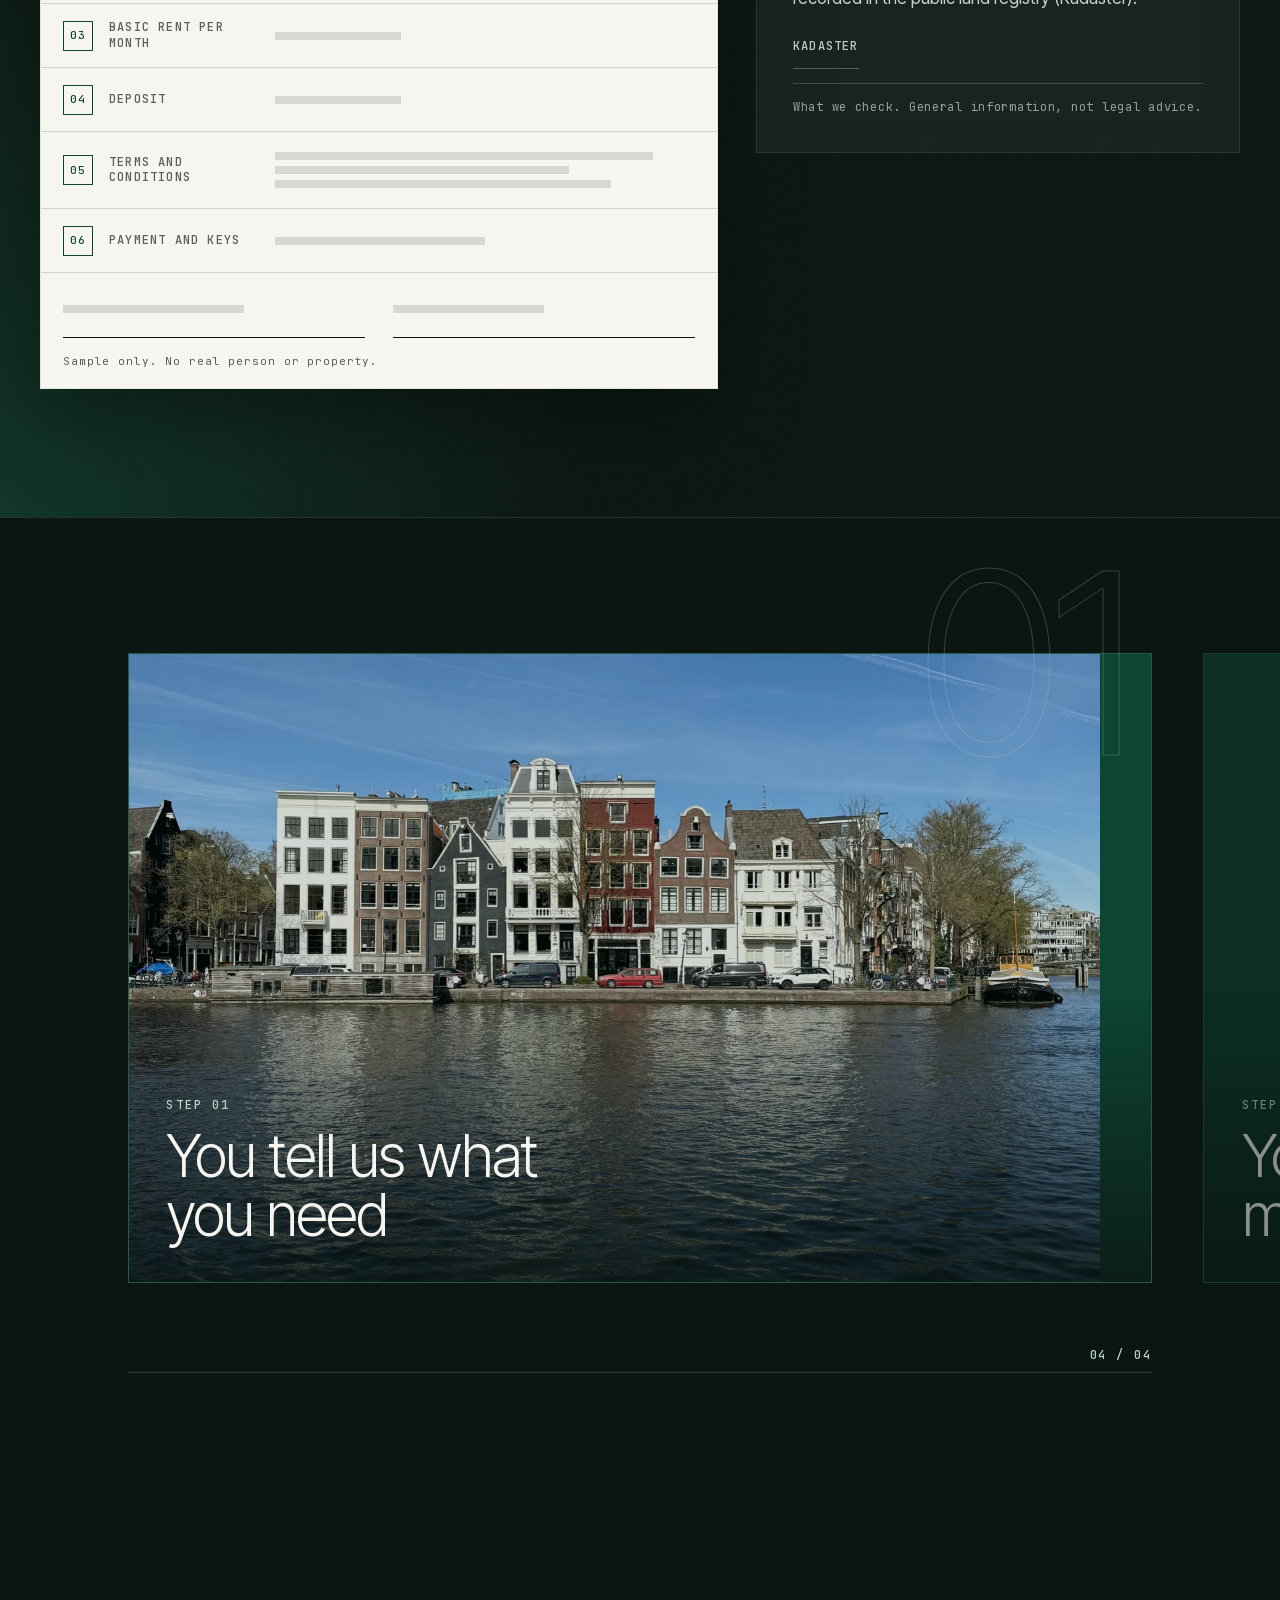
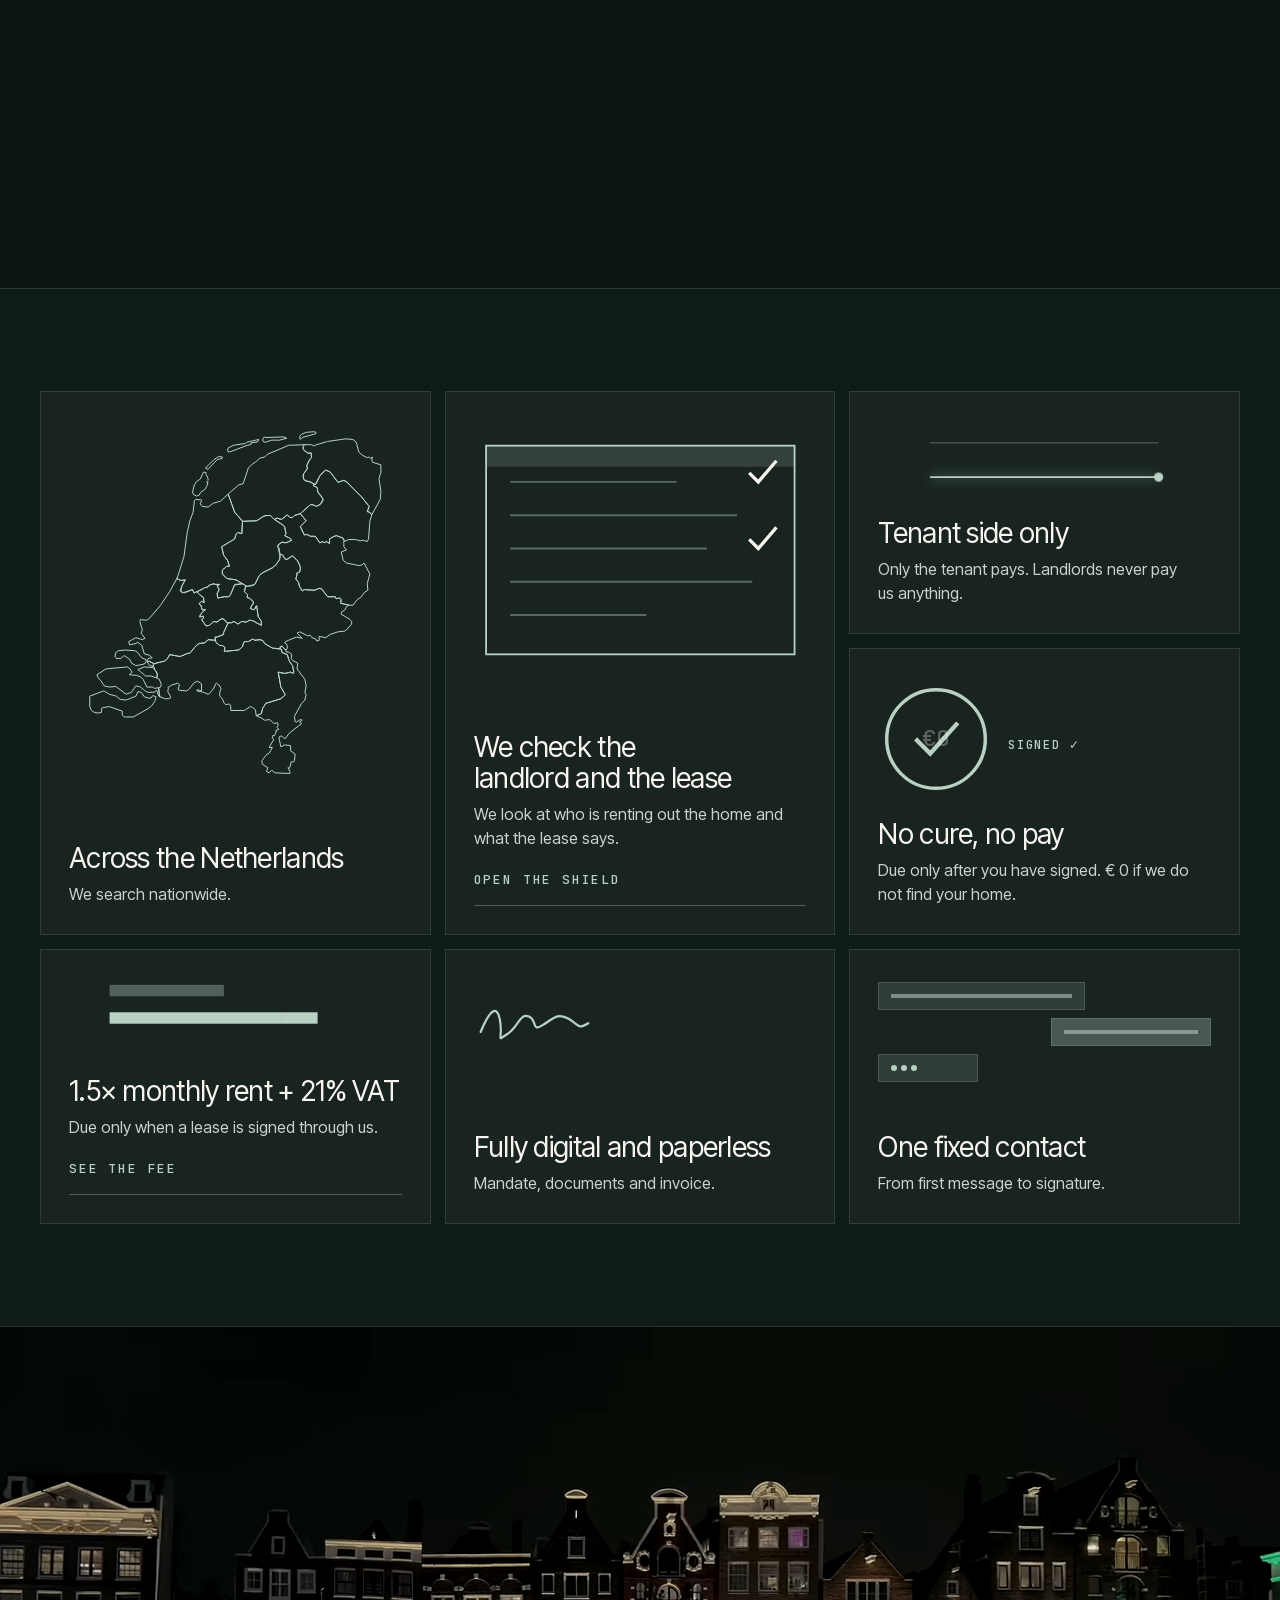
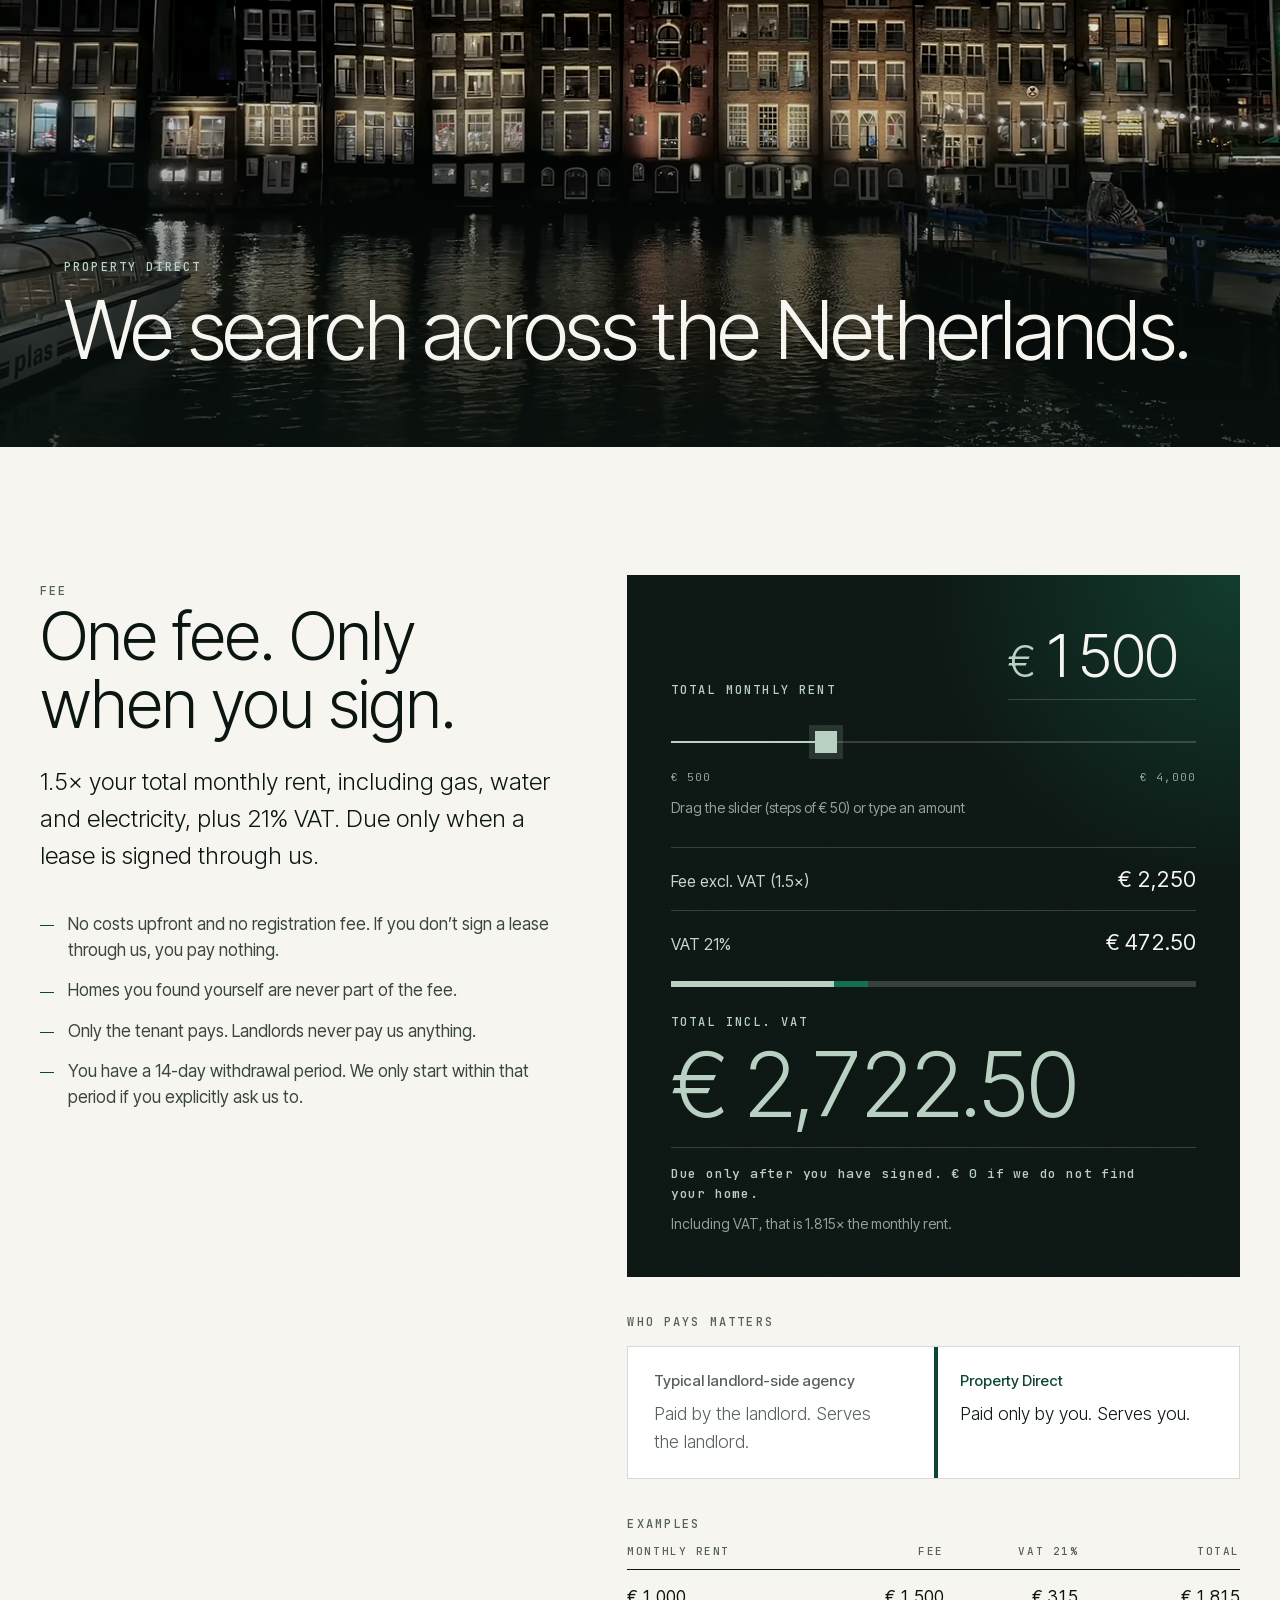
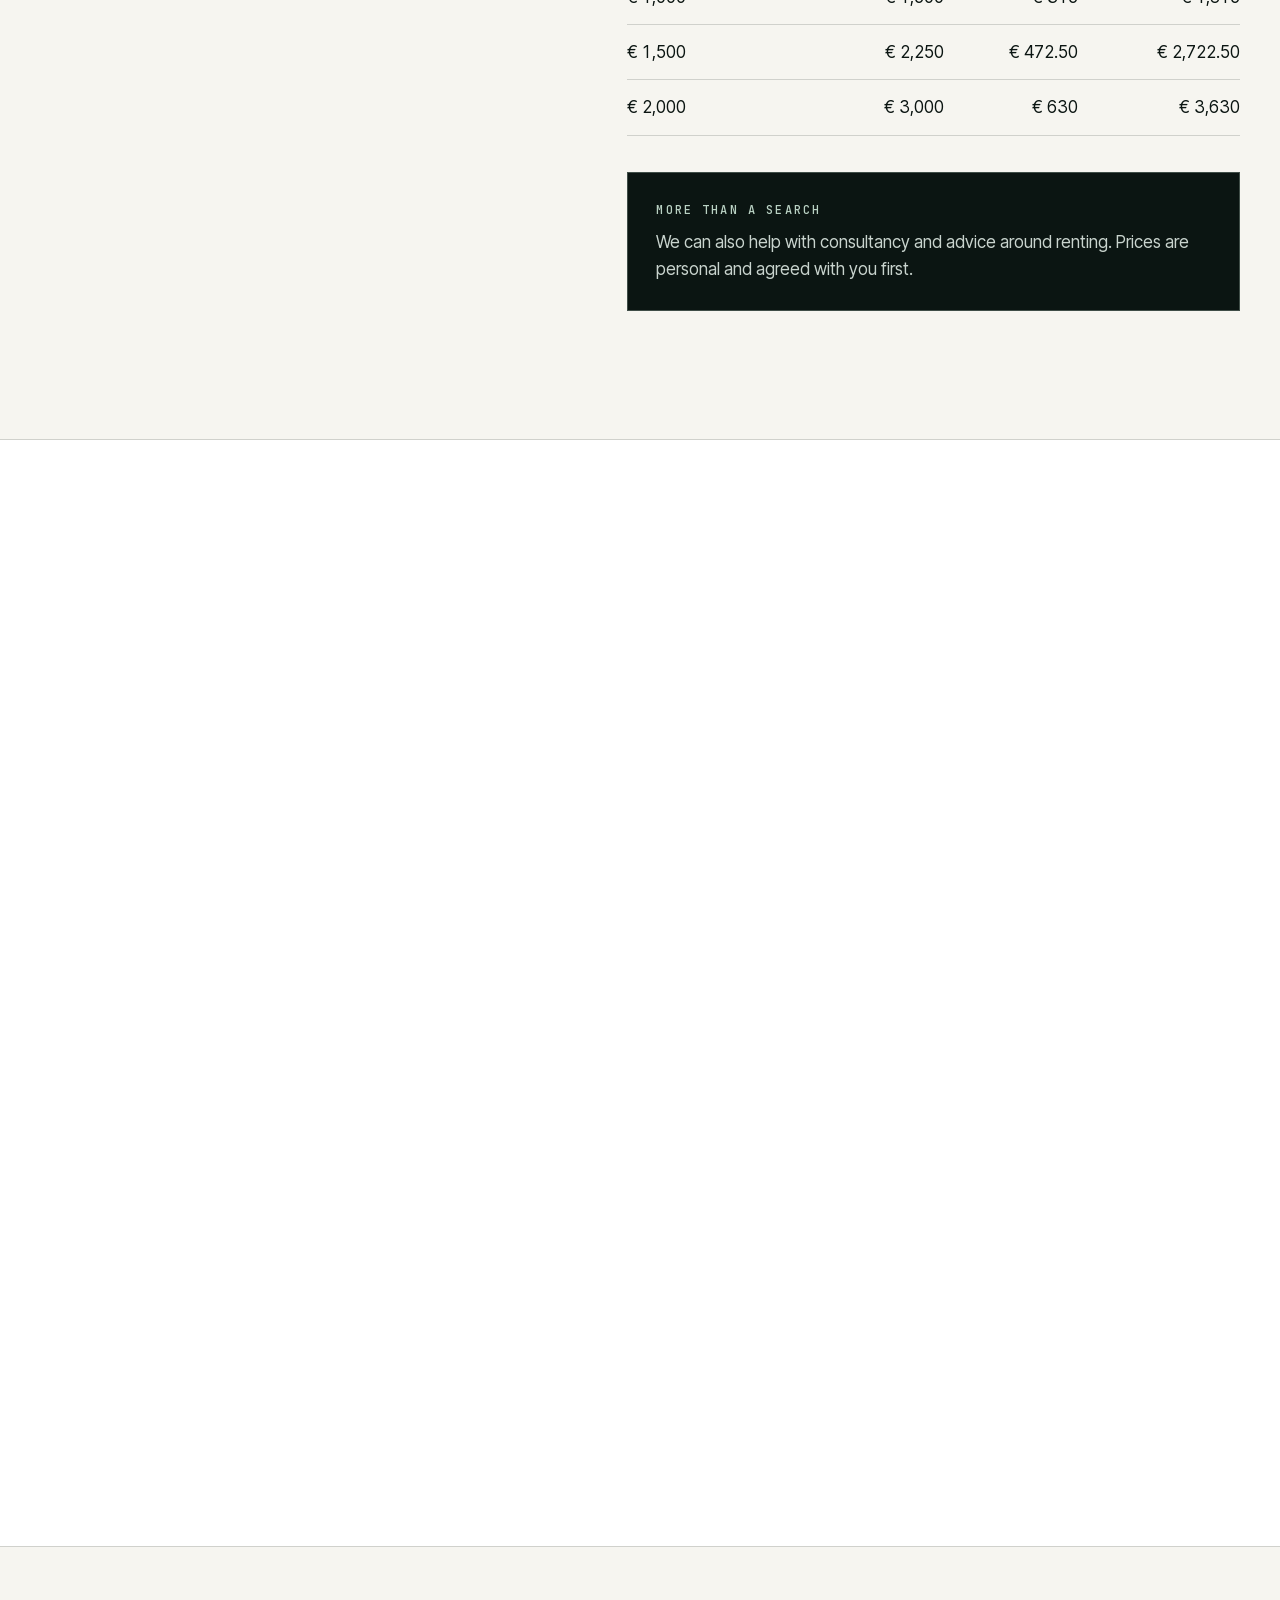
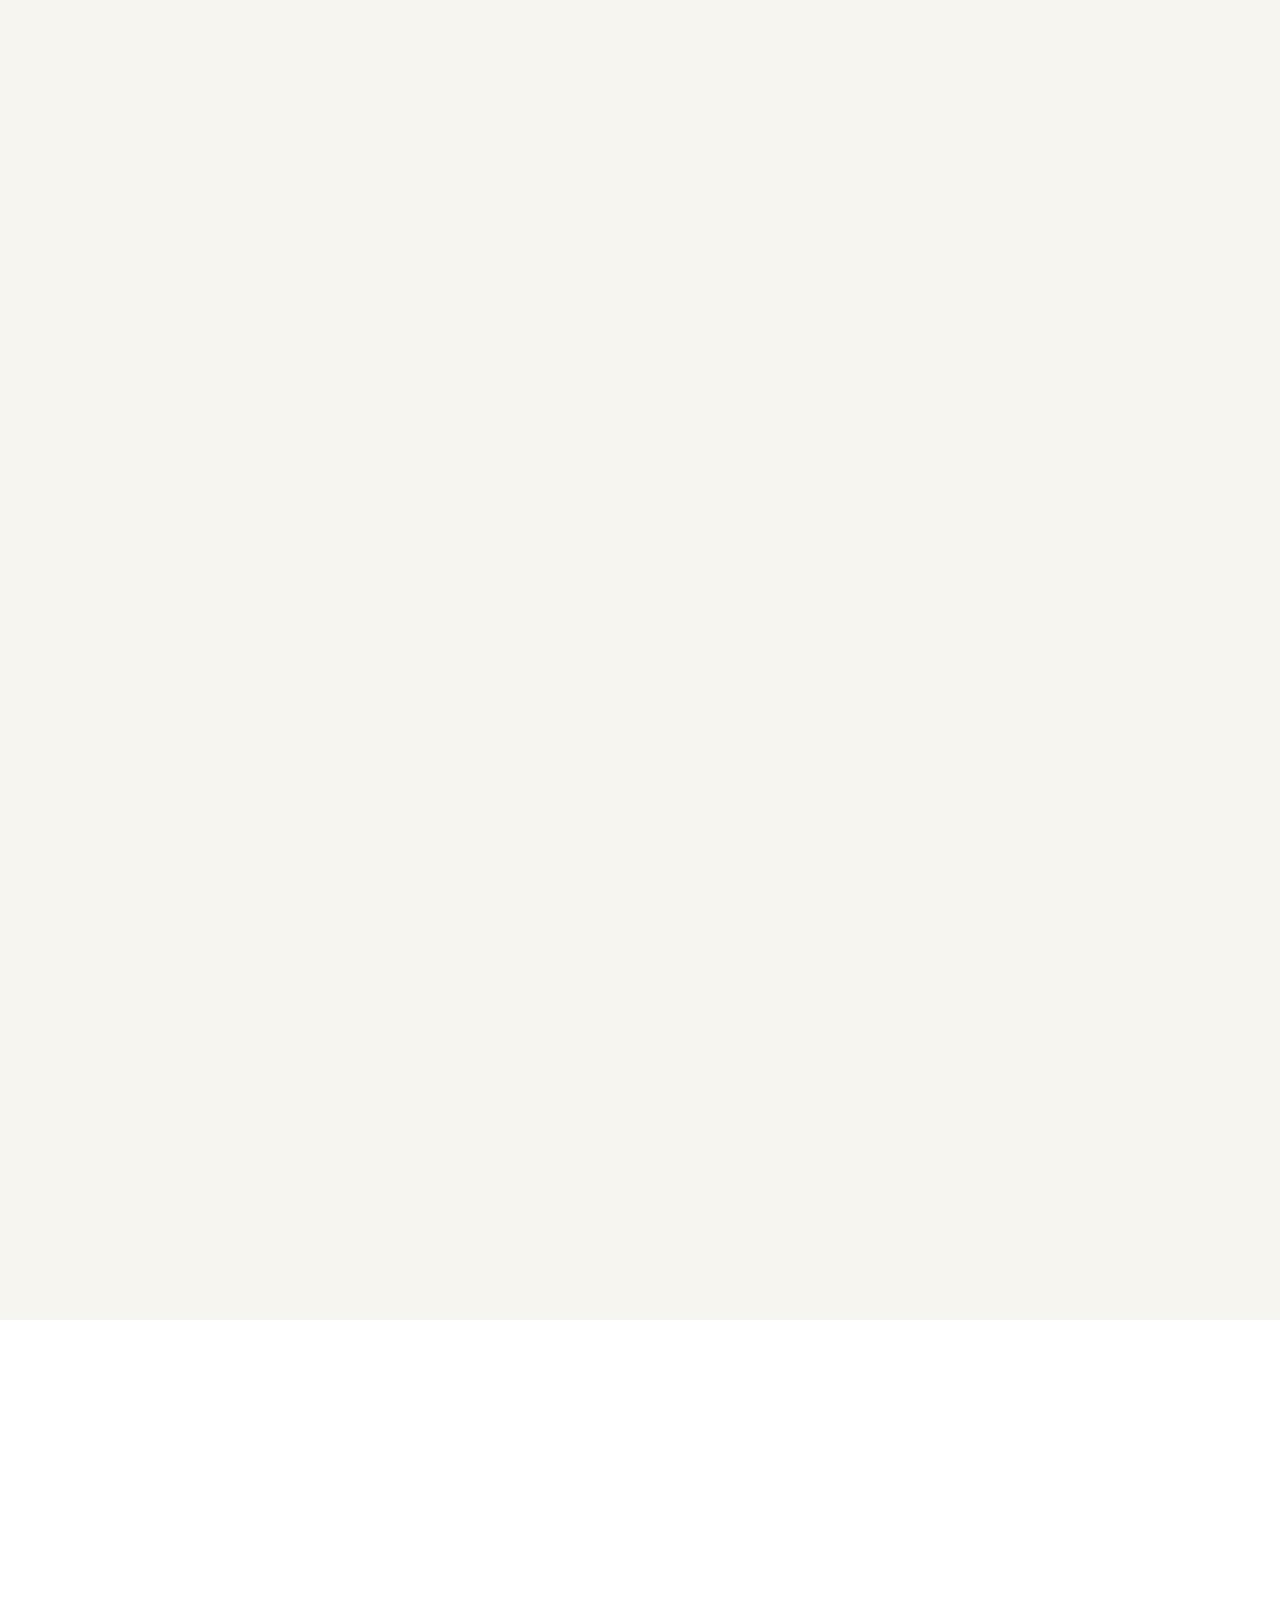
==== commit 844fc1f8: "Hero video starts immediately (inline autoplay), new city-to-home montage without the bicycle clip C" ====
--- a/index.html
+++ b/index.html
@@ -32,10 +32,10 @@
   <meta name="twitter:description" content="Personal tenant representation in the Netherlands. We search for your rental home, on your side only. You pay only when your lease is signed.">
   <meta name="twitter:image" content="https://propertydirect.nl/og-image.png">
 
-  <link rel="preload" href="assets/media/hero-2-poster.avif" as="image" type="image/avif" imagesrcset="assets/media/hero-2-poster-800.avif 800w, assets/media/hero-2-poster.avif 1280w" imagesizes="100vw" fetchpriority="high">
+  <link rel="preload" href="assets/media/hero-3-poster.avif" as="image" type="image/avif" imagesrcset="assets/media/hero-3-poster-800.avif 800w, assets/media/hero-3-poster.avif 1280w" imagesizes="100vw" fetchpriority="high">
   <link rel="preload" href="fonts/inter-tight-latin.woff2" as="font" type="font/woff2" crossorigin>
   <link rel="preload" href="fonts/jetbrains-mono-latin.woff2" as="font" type="font/woff2" crossorigin>
-  <link rel="stylesheet" href="css/style.css?v=9b">
+  <link rel="stylesheet" href="css/style.css?v=10">
   <script>
   /* Adds the .js class and loads the scripts progressively: straight away for Dutch visitors (no flash of English),
      otherwise after the page has loaded or on the first interaction. The hero needs no JavaScript to render. */
@@ -52,7 +52,7 @@
     function load() {
       if (done) return;
       done = 1;
-      ["js/config.js?v=9b", "js/i18n.js?v=9b", "js/home.js?v=9b"].forEach(function (s) {
+      ["js/config.js?v=10", "js/i18n.js?v=10", "js/home.js?v=10"].forEach(function (s) {
         var e = d.createElement('script'); e.src = s; e.async = false; d.body.appendChild(e);
       });
     }
@@ -174,10 +174,20 @@
     <section class="hero grain" id="top">
       <div class="hero-media" aria-hidden="true">
         <picture class="hero-poster">
-          <source type="image/avif" srcset="assets/media/hero-2-poster-800.avif 800w, assets/media/hero-2-poster.avif 1280w" sizes="100vw">
-          <img src="assets/media/hero-2-poster-800.webp" srcset="assets/media/hero-2-poster-800.webp 800w, assets/media/hero-2-poster.webp 1280w" sizes="100vw" width="1280" height="720" alt="" decoding="async" fetchpriority="high">
+          <source type="image/avif" srcset="assets/media/hero-3-poster-800.avif 800w, assets/media/hero-3-poster.avif 1280w" sizes="100vw">
+          <img src="assets/media/hero-3-poster-800.webp" srcset="assets/media/hero-3-poster-800.webp 800w, assets/media/hero-3-poster.webp 1280w" sizes="100vw" width="1280" height="720" alt="" decoding="async" fetchpriority="high">
         </picture>
-        <video class="hero-video" id="hero-video" muted loop playsinline preload="metadata" tabindex="-1" disablepictureinpicture></video>
+        <video class="hero-video" id="hero-video" muted loop playsinline autoplay preload="auto" tabindex="-1" disablepictureinpicture></video>
+        <script>
+        (function () {
+          var v = document.getElementById('hero-video'), c = navigator.connection || {};
+          if (matchMedia('(prefers-reduced-motion: reduce)').matches || matchMedia('(prefers-reduced-data: reduce)').matches || c.saveData || /(^|-)2g$/.test(c.effectiveType || '')) { v.parentNode.removeChild(v); return; }
+          v.muted = true;
+          v.addEventListener('playing', function () { v.classList.add('on'); v.parentNode.classList.add('video-on'); }, { once: true });
+          v.src = innerHeight > innerWidth ? 'assets/media/hero-3-9x16.mp4' : (v.canPlayType('video/webm; codecs="vp9"') ? 'assets/media/hero-3.webm' : 'assets/media/hero-3.mp4');
+          var p = v.play(); if (p && p.catch) p.catch(function () {});
+        })();
+        </script>
         <i class="hero-tint"></i>
       </div>
 
--- a/css/style.css
+++ b/css/style.css
@@ -240,9 +240,9 @@
 .hero-media { position: absolute; inset: 0; z-index: -2; transform: translate3d(0, var(--vy, 0px), 0) scale(1.05); will-change: transform; background: var(--nacht); }
 .hero-poster img { display: block; width: 100%; height: 100%; object-fit: cover; }
 .hero-poster, .hero-video { position: absolute; inset: 0; width: 100%; height: 100%; object-fit: cover; filter: var(--media-filter); }
-.hero-video { opacity: 0; transition: opacity 1.8s var(--ease); pointer-events: none; }
+.hero-video { opacity: 0; transition: opacity .5s ease; pointer-events: none; }
 .hero-video.on { opacity: 1; }
-.hero-poster { transition: opacity 1.8s var(--ease); }
+.hero-poster { transition: opacity .5s ease; }
 .hero-media.video-on .hero-poster { opacity: 0; }
 .hero-media.kb .hero-poster { animation: kenburns 30s ease-in-out infinite alternate; }
 @keyframes kenburns { from { transform: scale(1); } to { transform: scale(1.06); } }
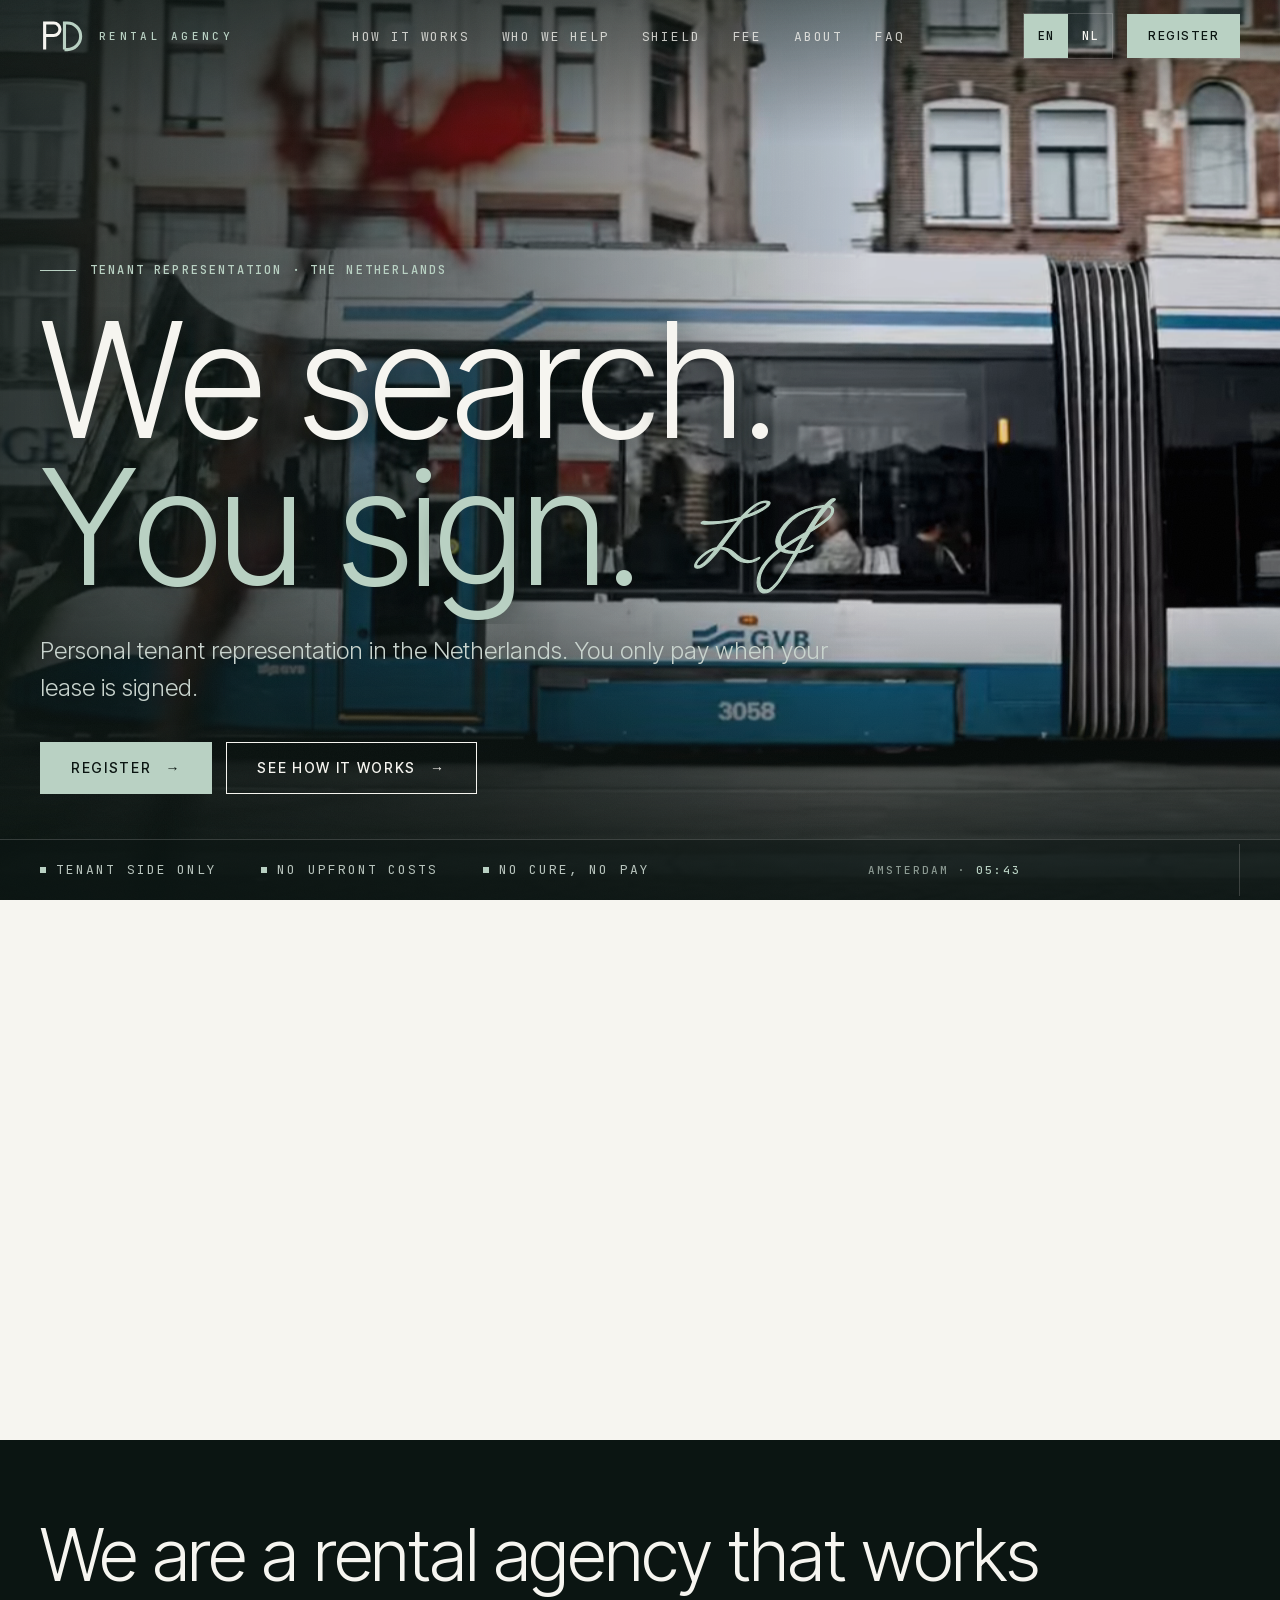
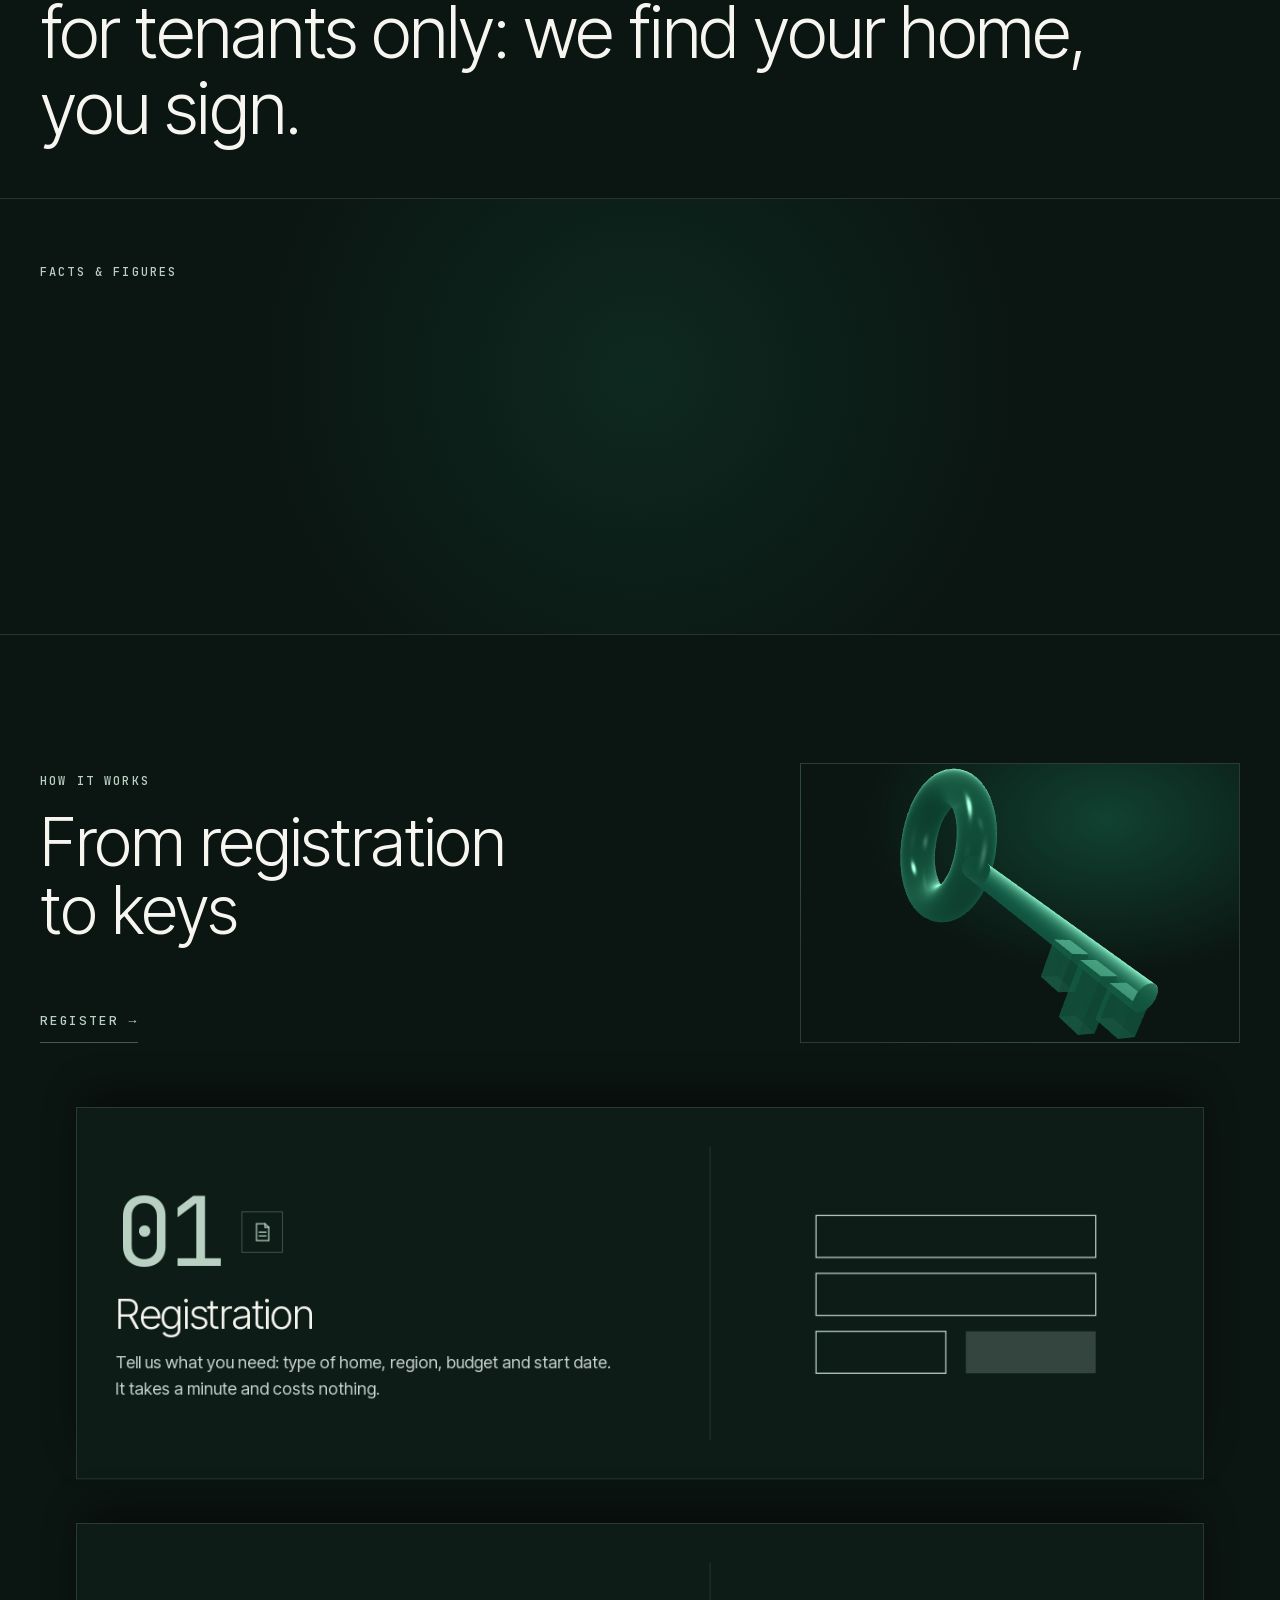
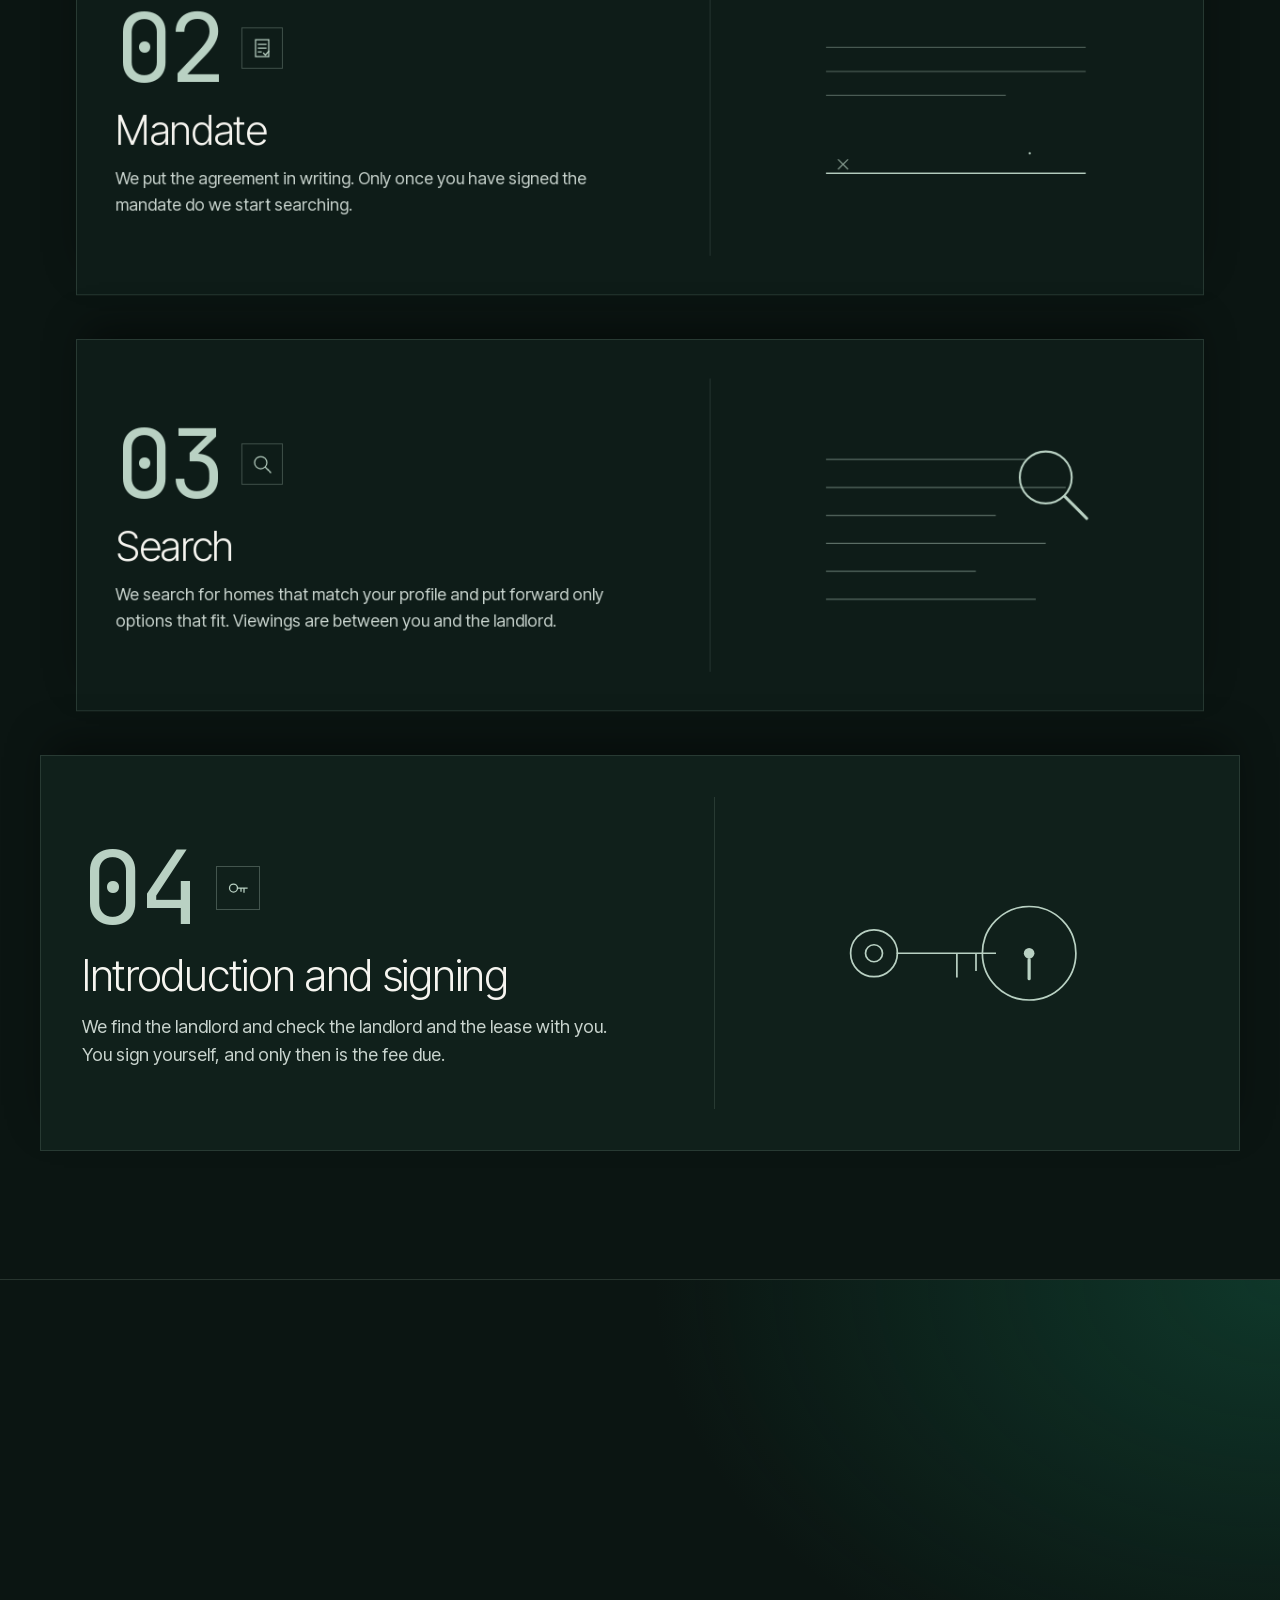
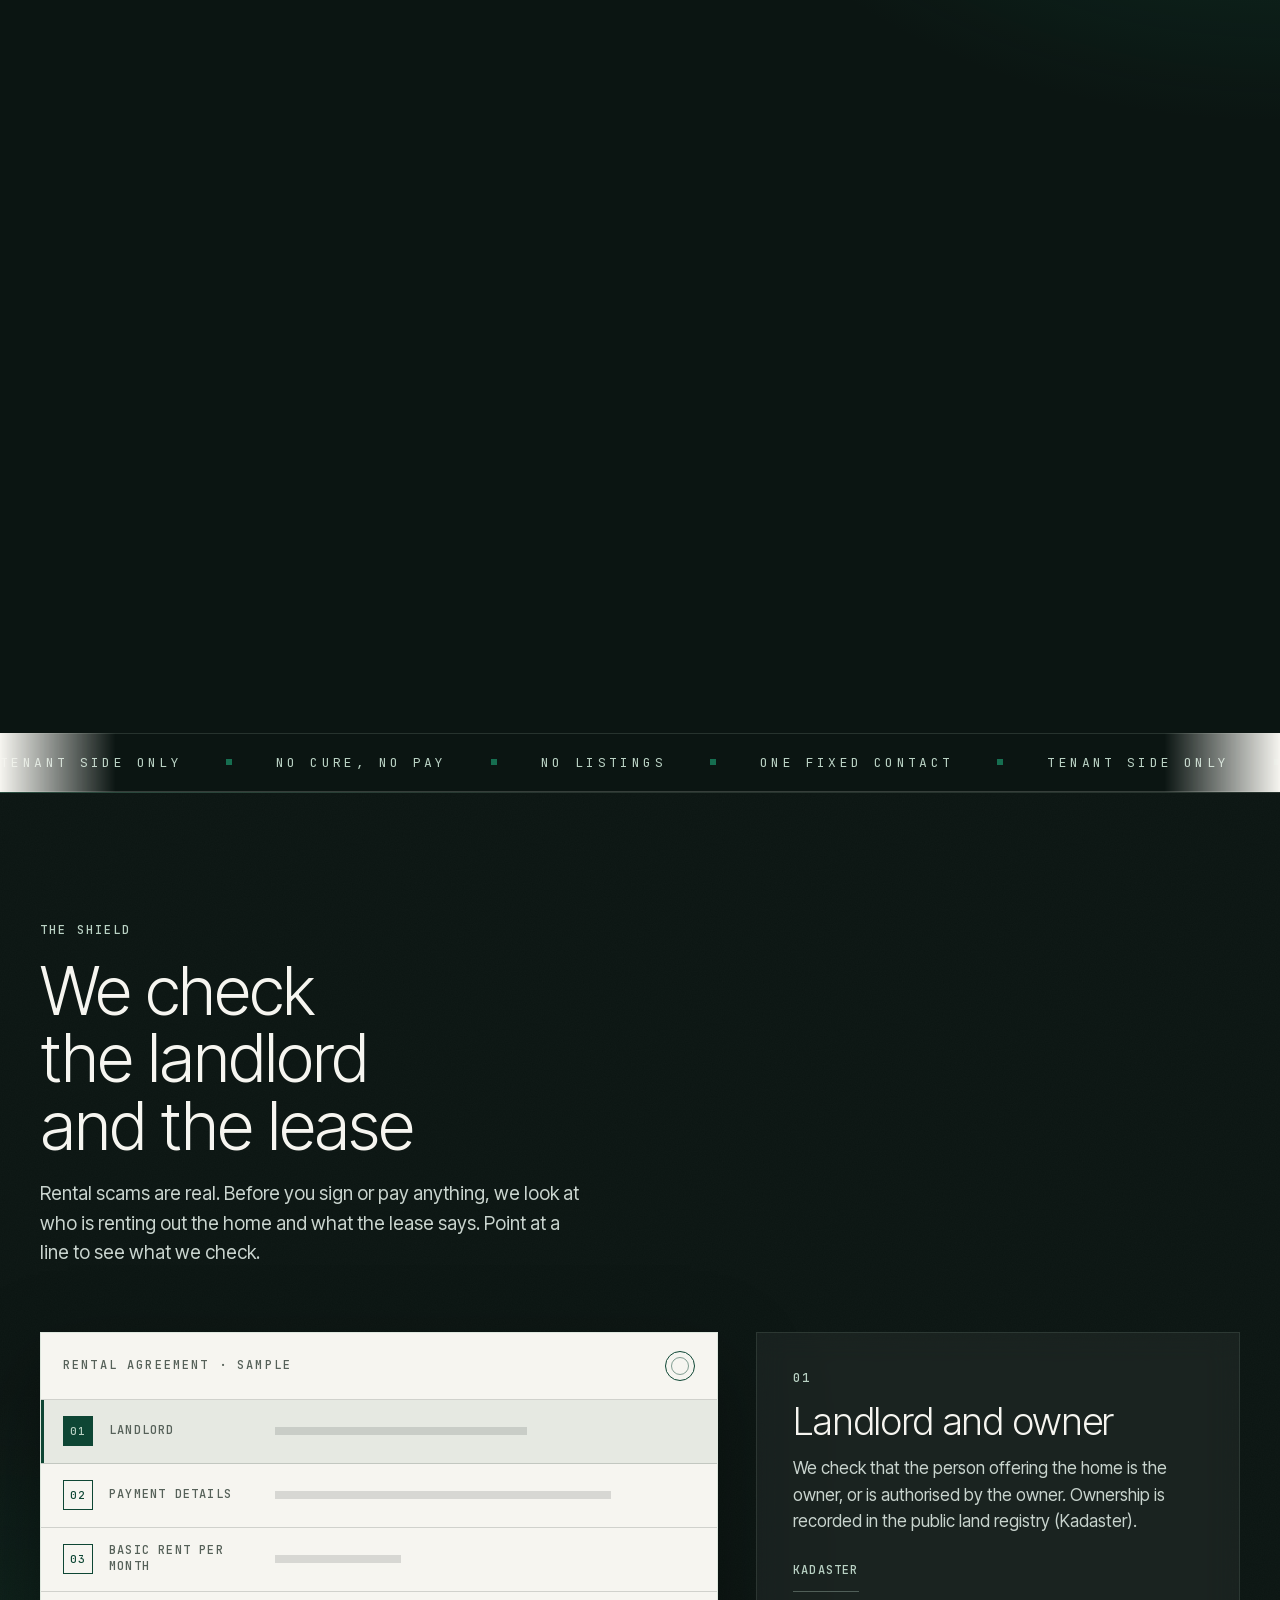
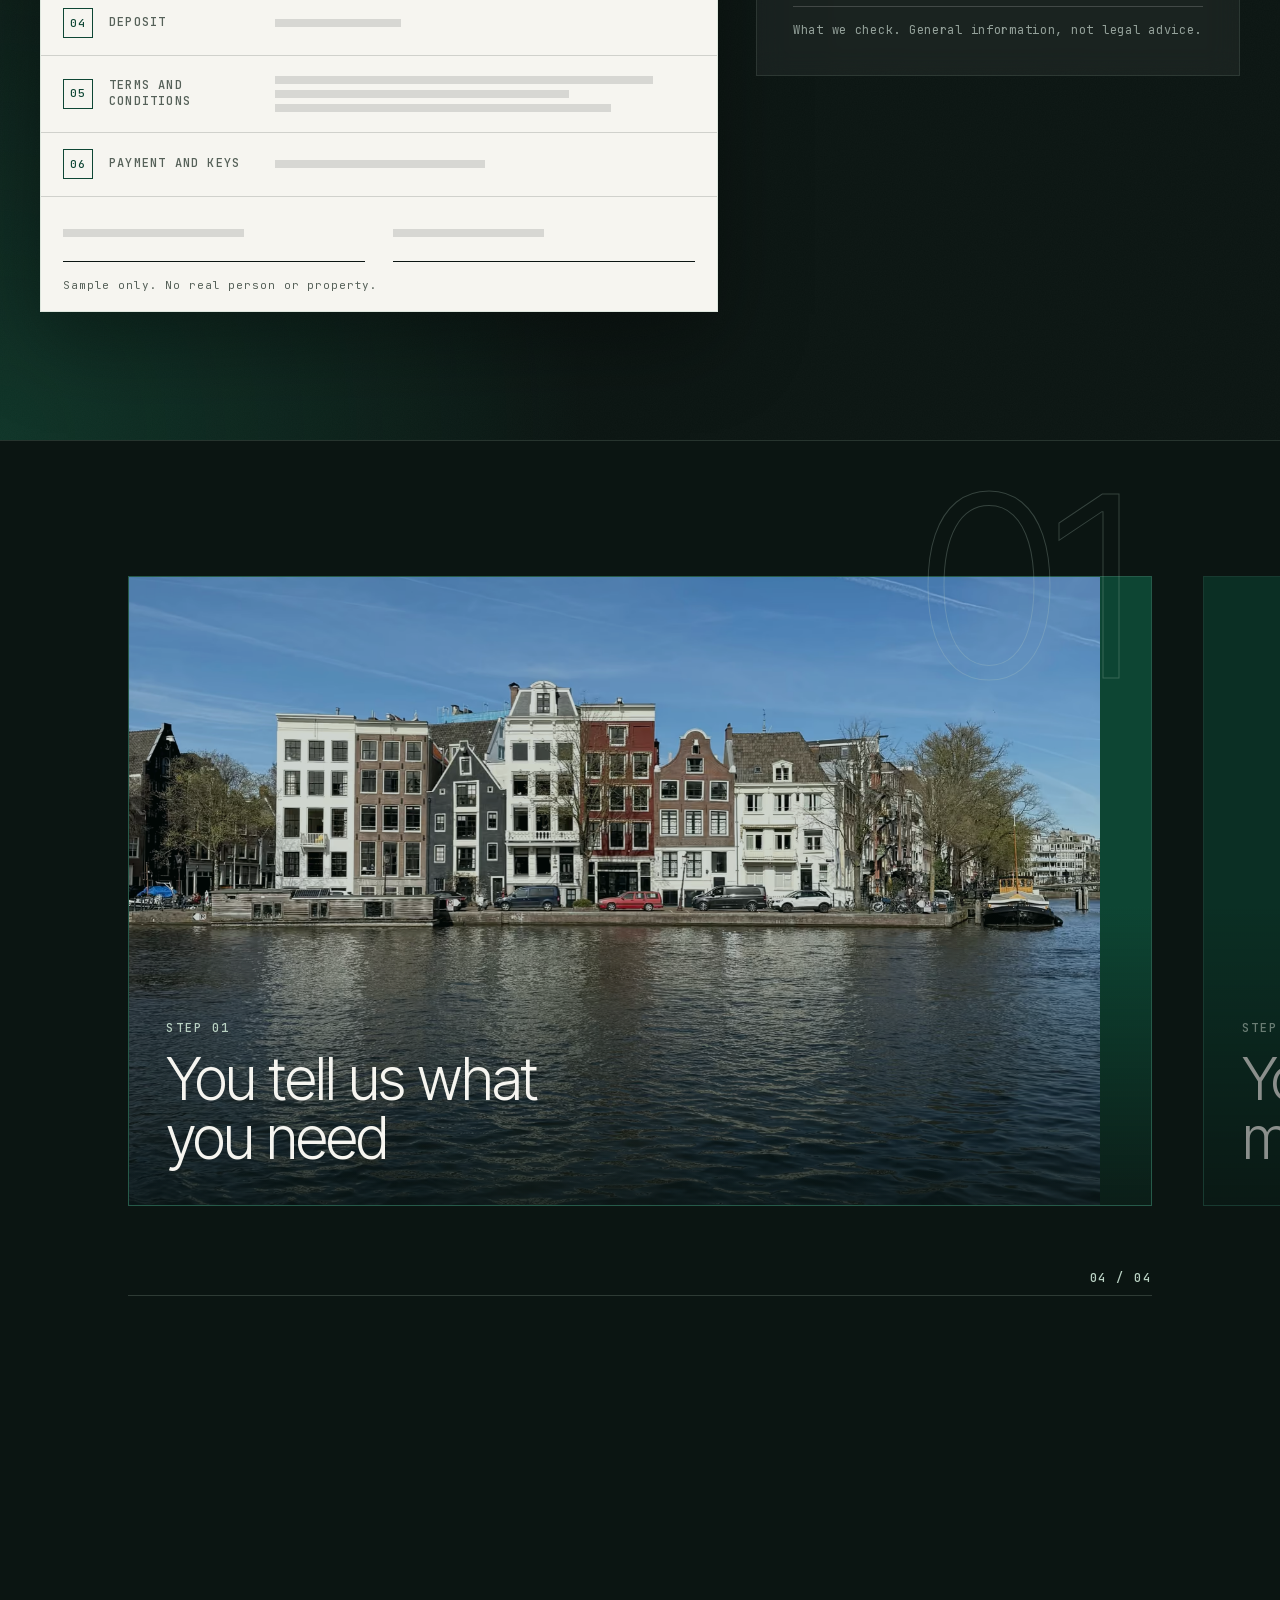
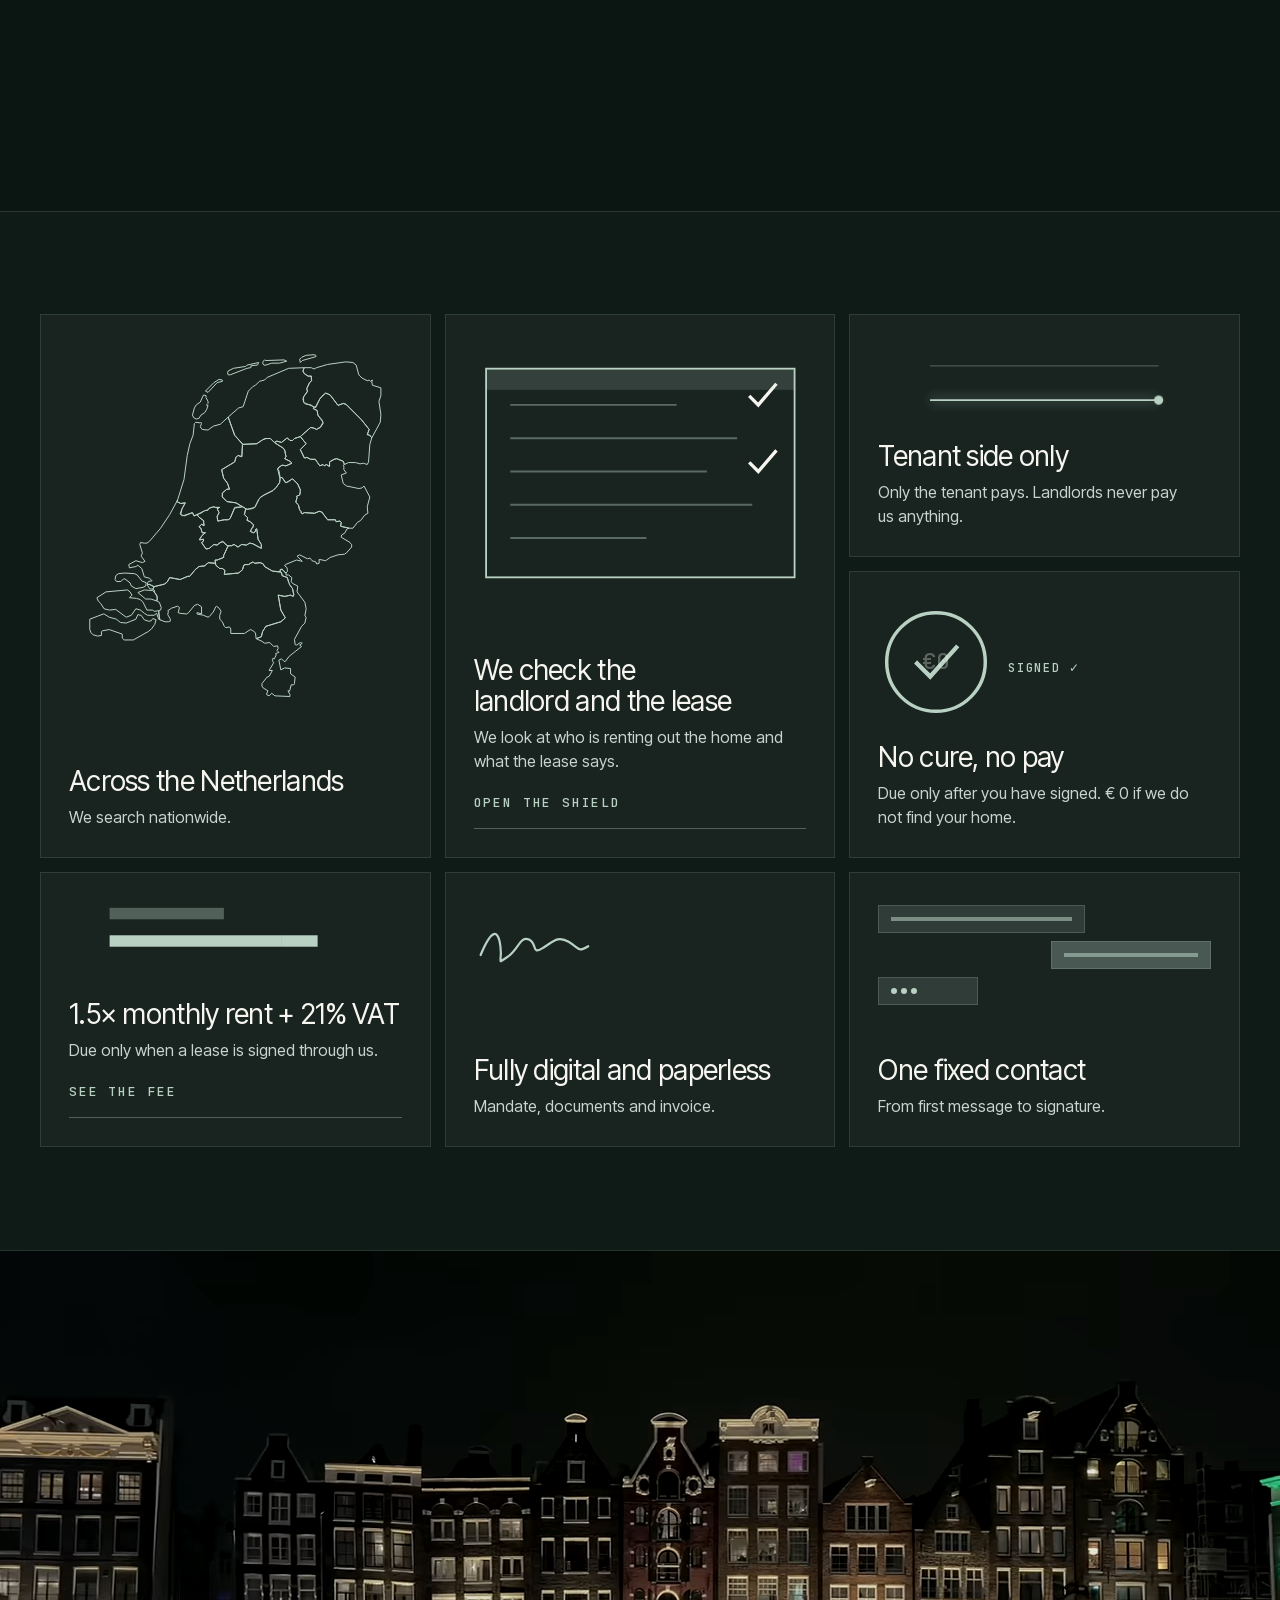
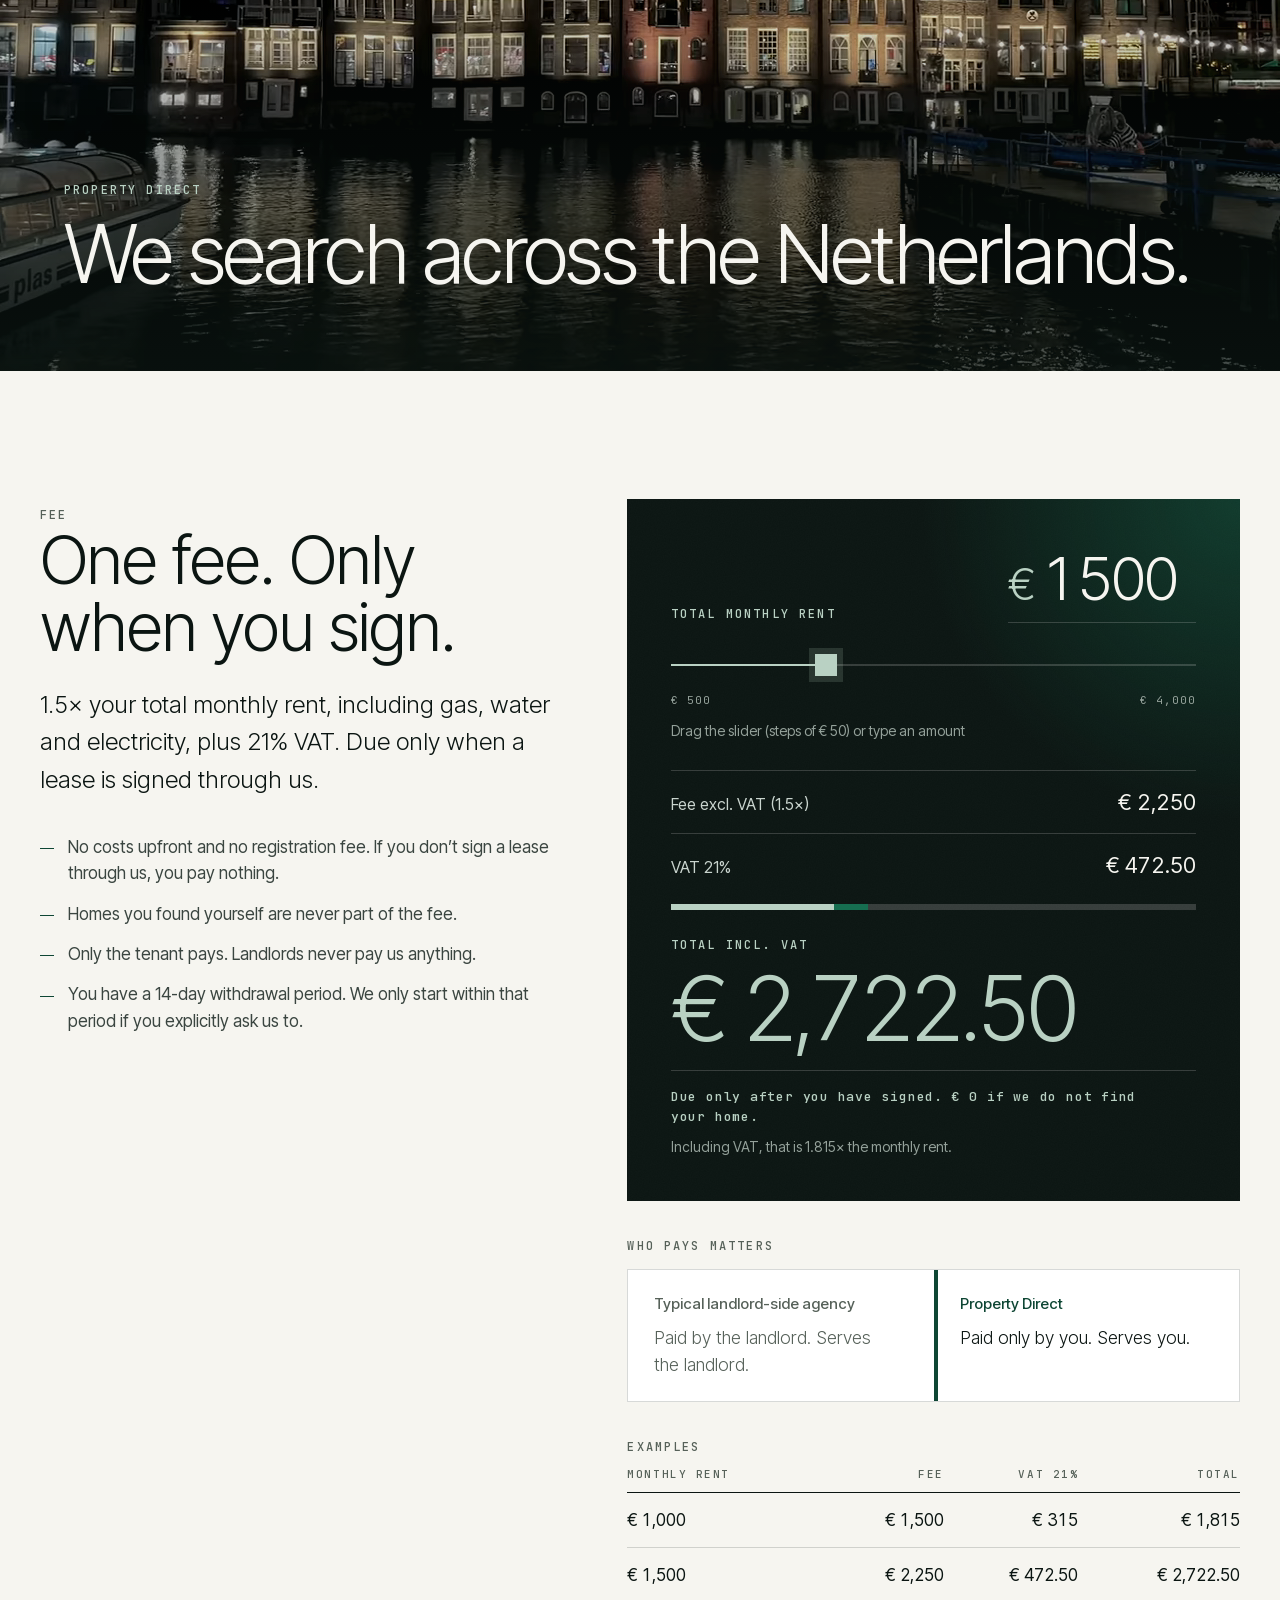
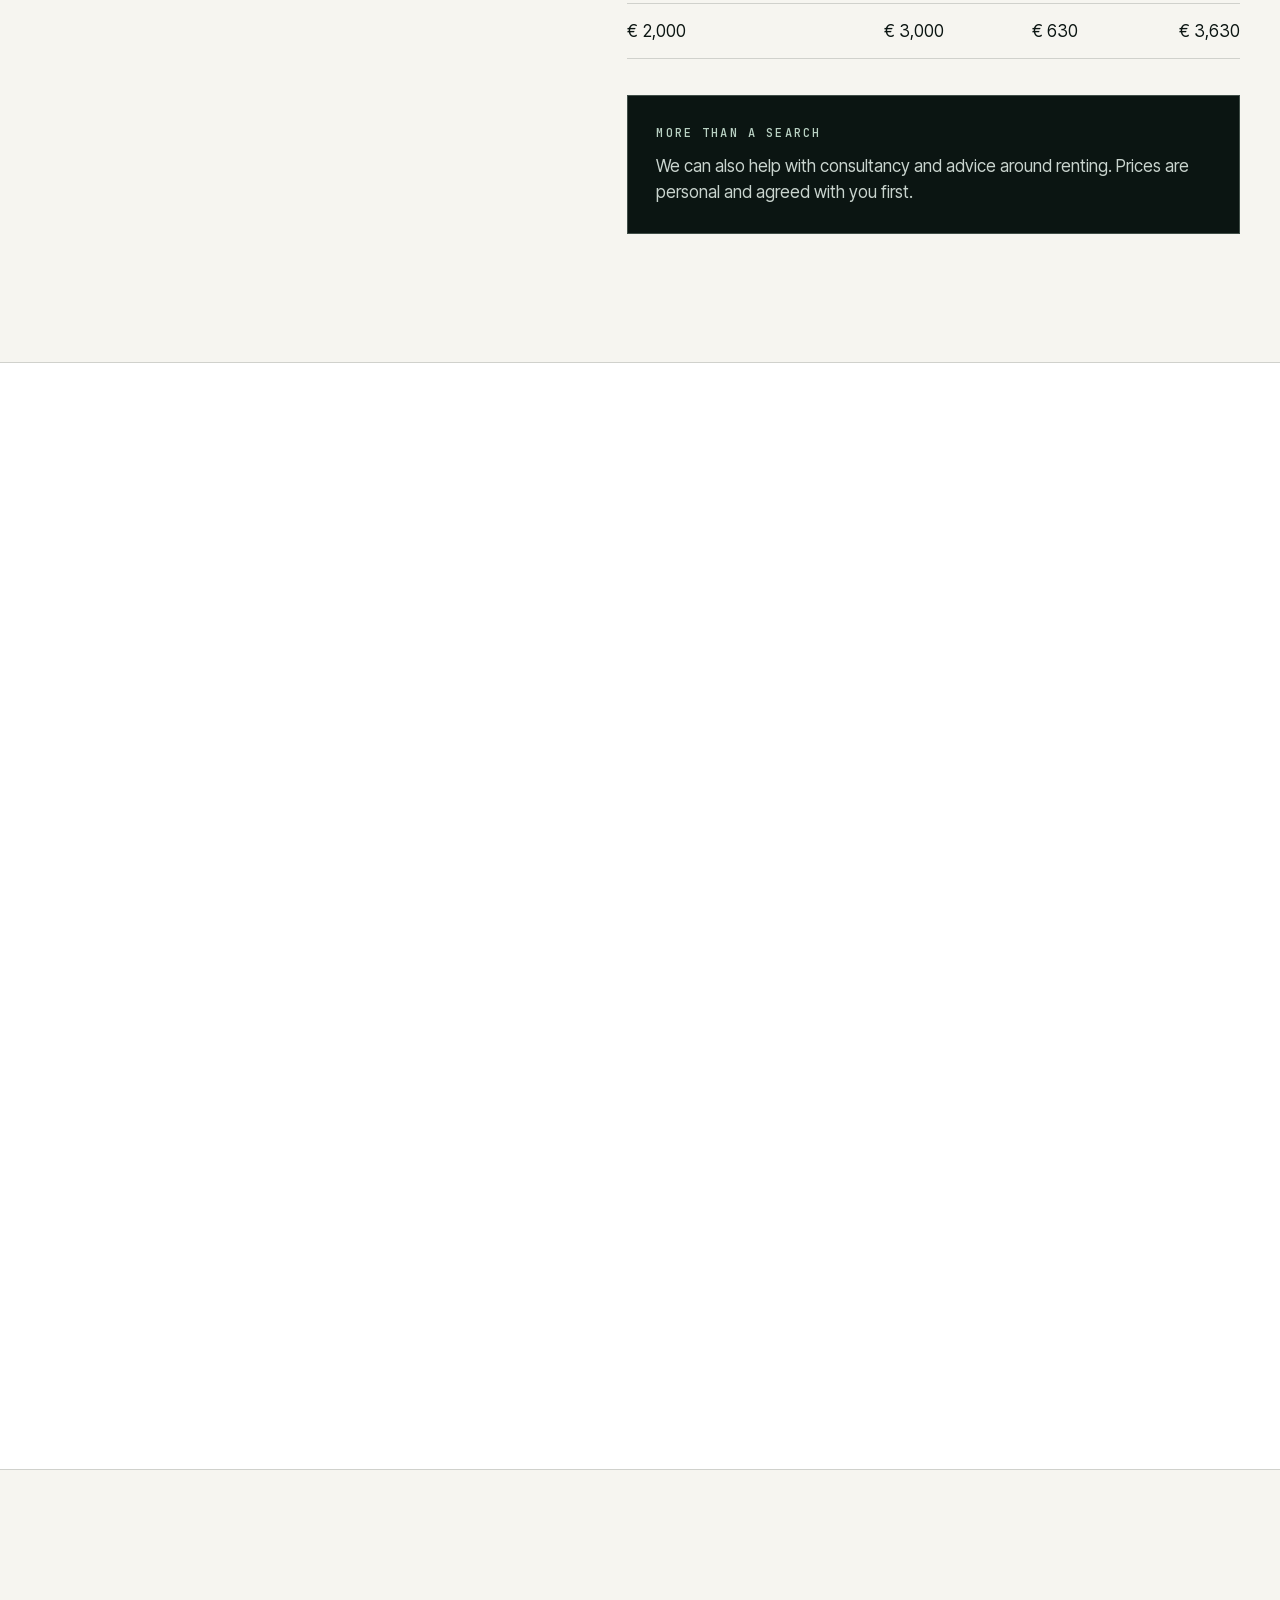
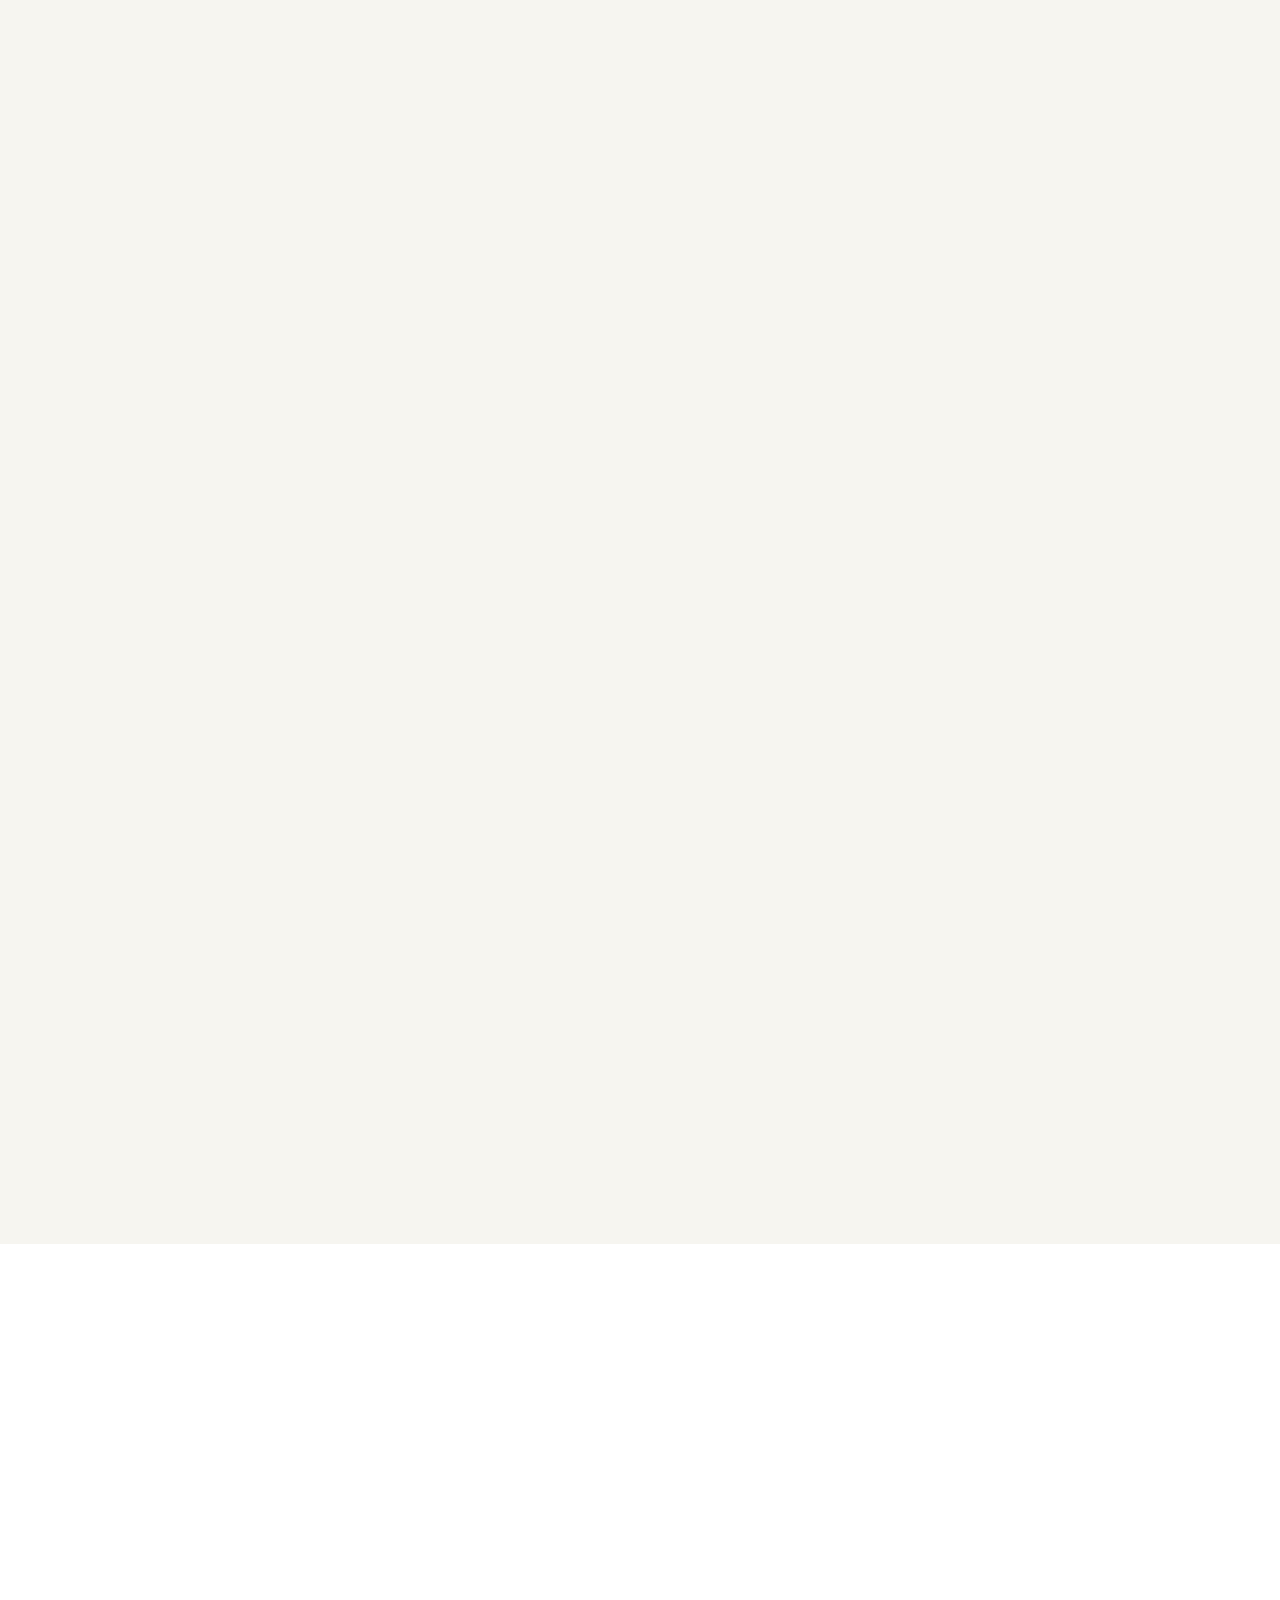
==== commit 8ee708eb: "Statement: one short sentence that says what we are Co-Authored-By: Claude Sonnet 5.5 <noreply@anthr" ====
--- a/index.html
+++ b/index.html
@@ -35,7 +35,7 @@
   <link rel="preload" href="assets/media/hero-3-poster.avif" as="image" type="image/avif" imagesrcset="assets/media/hero-3-poster-800.avif 800w, assets/media/hero-3-poster.avif 1280w" imagesizes="100vw" fetchpriority="high">
   <link rel="preload" href="fonts/inter-tight-latin.woff2" as="font" type="font/woff2" crossorigin>
   <link rel="preload" href="fonts/jetbrains-mono-latin.woff2" as="font" type="font/woff2" crossorigin>
-  <link rel="stylesheet" href="css/style.css?v=10">
+  <link rel="stylesheet" href="css/style.css?v=11">
   <script>
   /* Adds the .js class and loads the scripts progressively: straight away for Dutch visitors (no flash of English),
      otherwise after the page has loaded or on the first interaction. The hero needs no JavaScript to render. */
@@ -52,7 +52,7 @@
     function load() {
       if (done) return;
       done = 1;
-      ["js/config.js?v=10", "js/i18n.js?v=10", "js/home.js?v=10"].forEach(function (s) {
+      ["js/config.js?v=11", "js/i18n.js?v=11", "js/home.js?v=11"].forEach(function (s) {
         var e = d.createElement('script'); e.src = s; e.async = false; d.body.appendChild(e);
       });
     }
@@ -222,7 +222,7 @@
 
     <section class="statement" id="statement" aria-label="Summary">
       <div class="wrap">
-        <p class="stmt" id="stmt" data-i18n="stmt">We find the match for what you’re looking for, within our own network. We come back with options, and you sign only if you’re happy with one.</p>
+        <p class="stmt" id="stmt" data-i18n="stmt">We are a rental agency that works for tenants only: we find your home, you sign.</p>
       </div>
     </section>
 
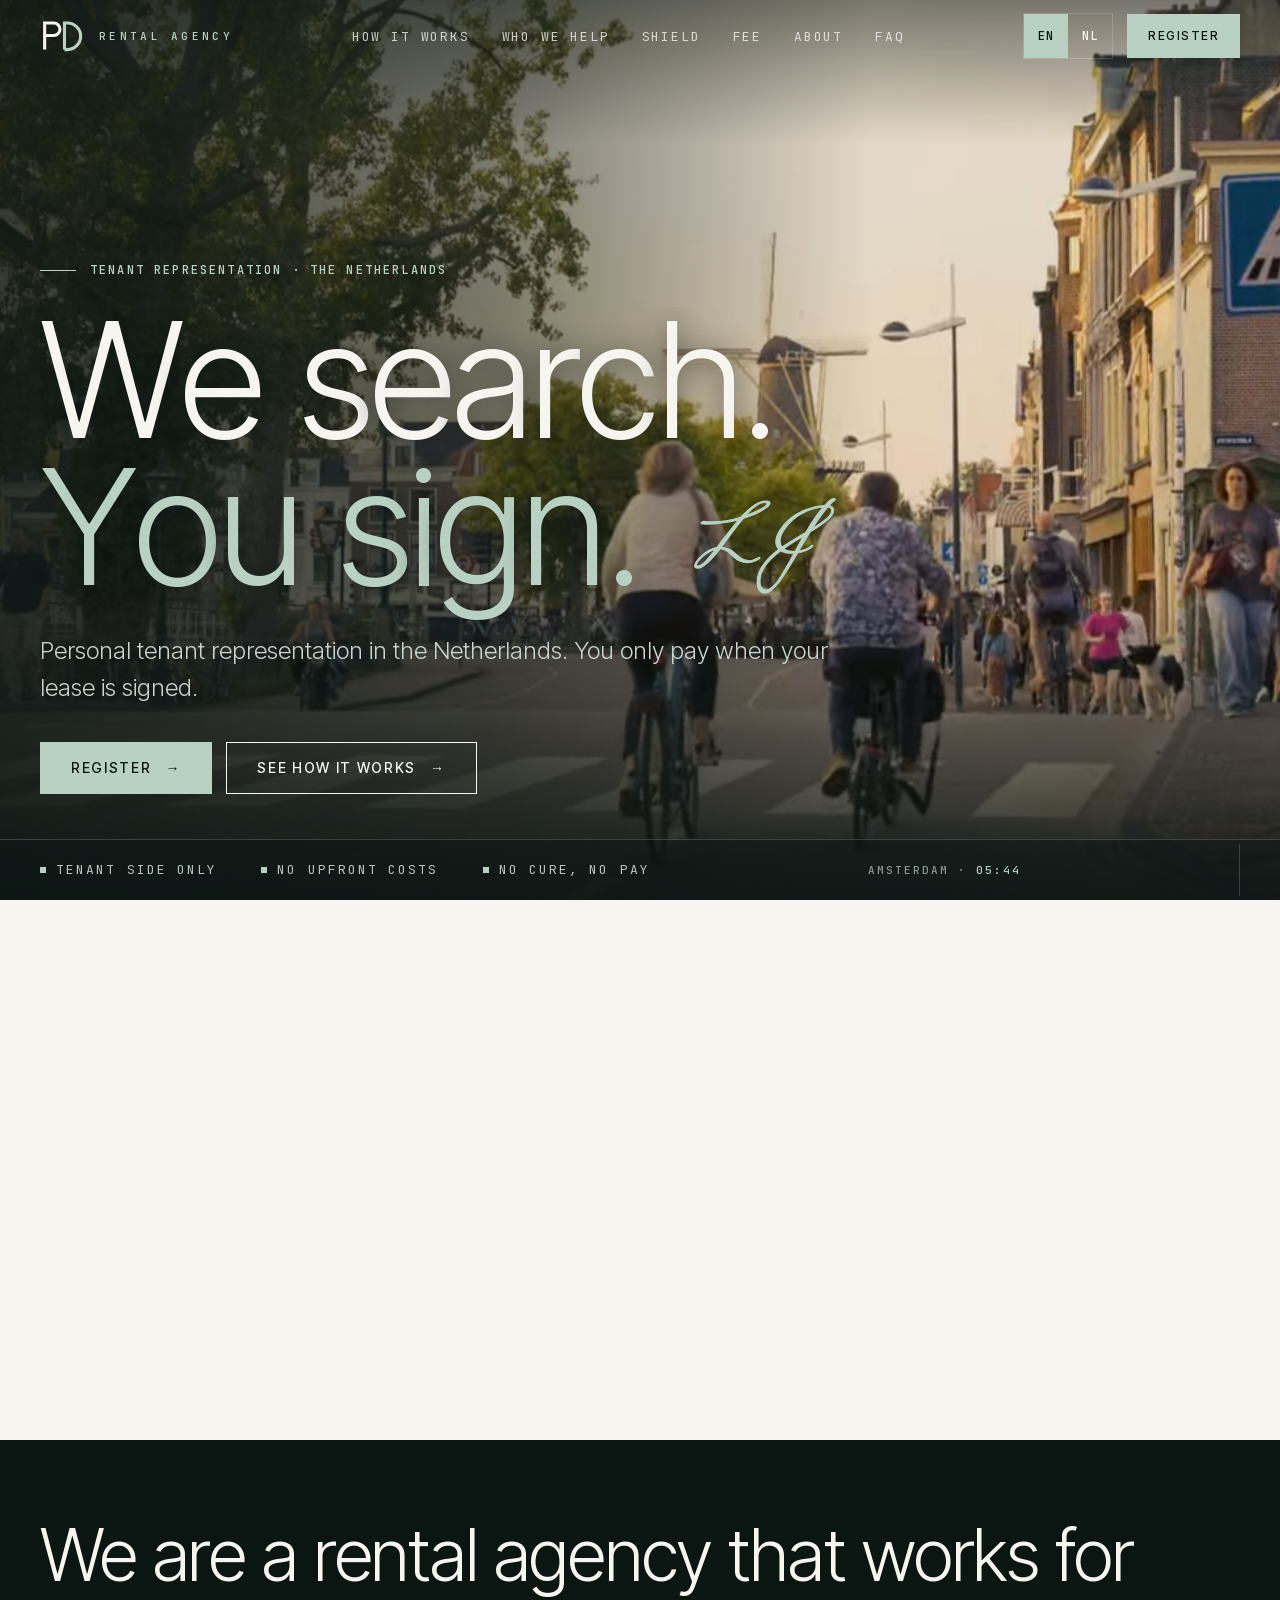
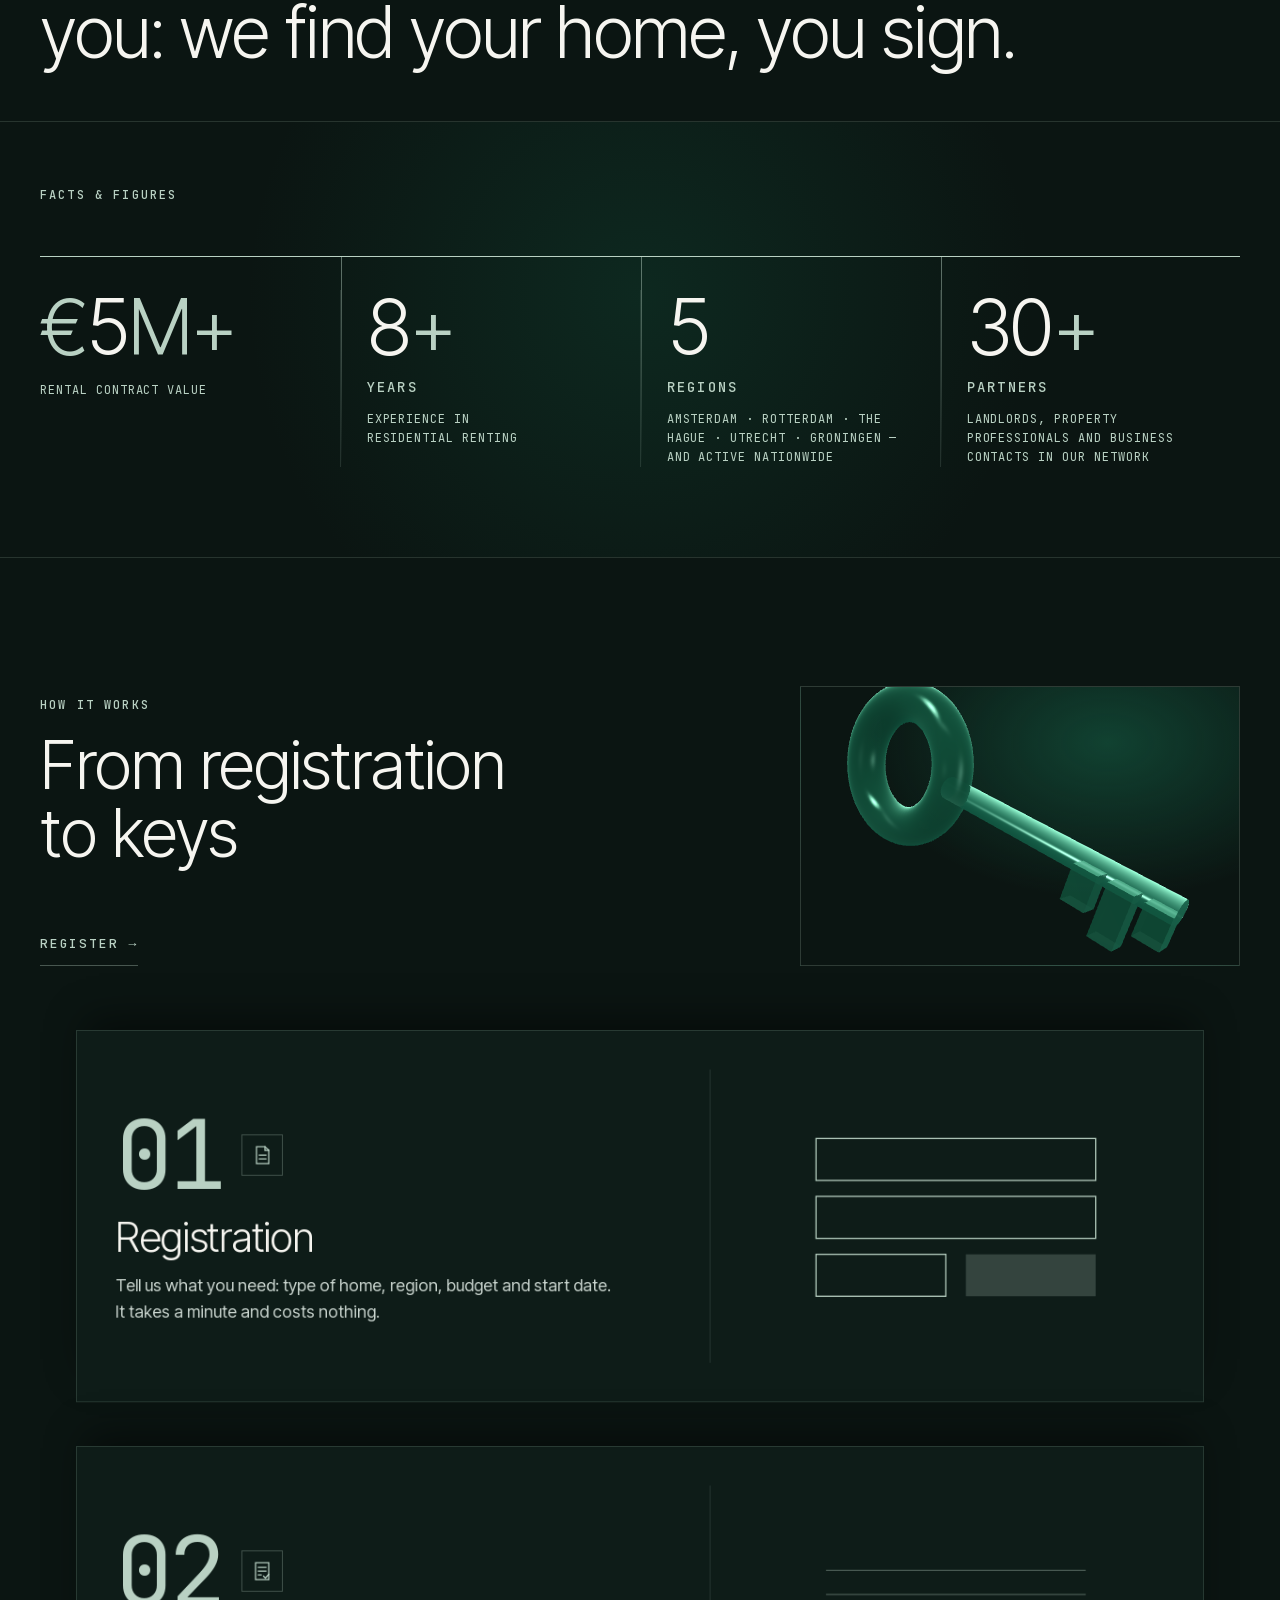
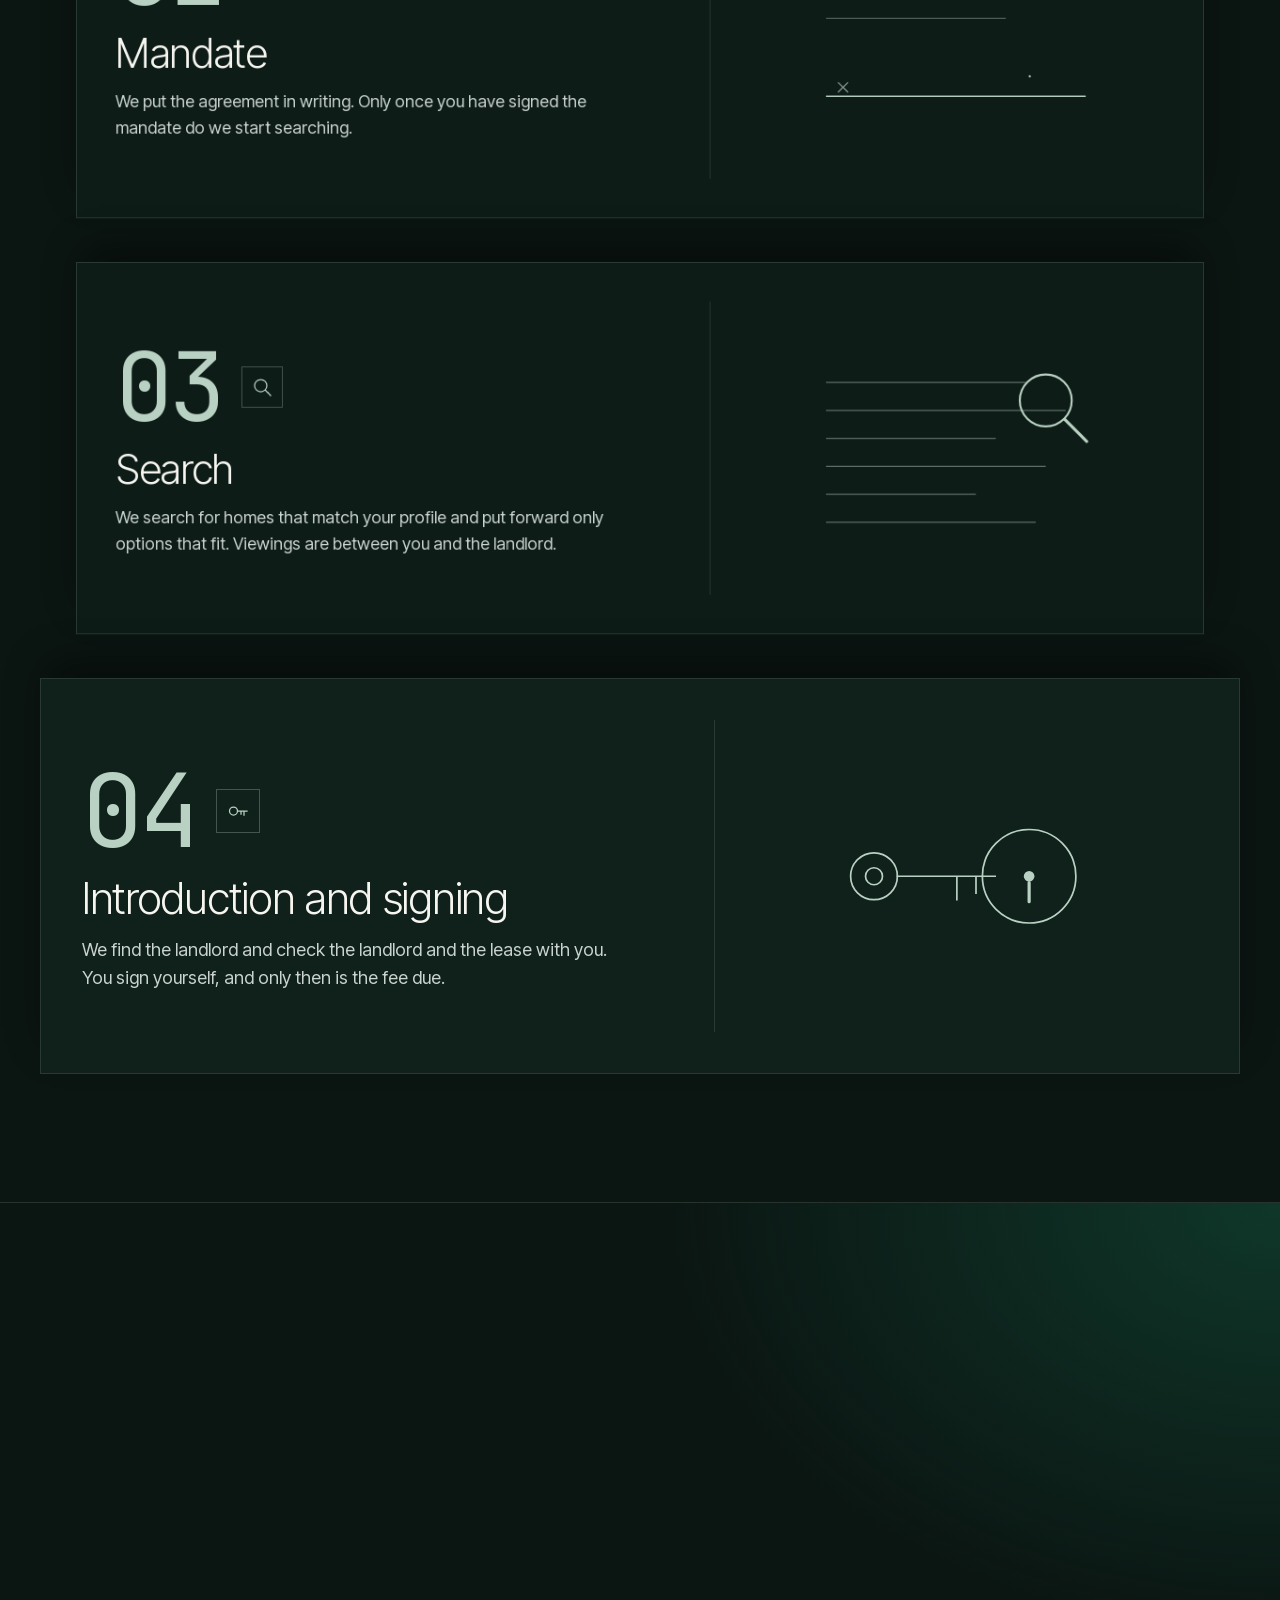
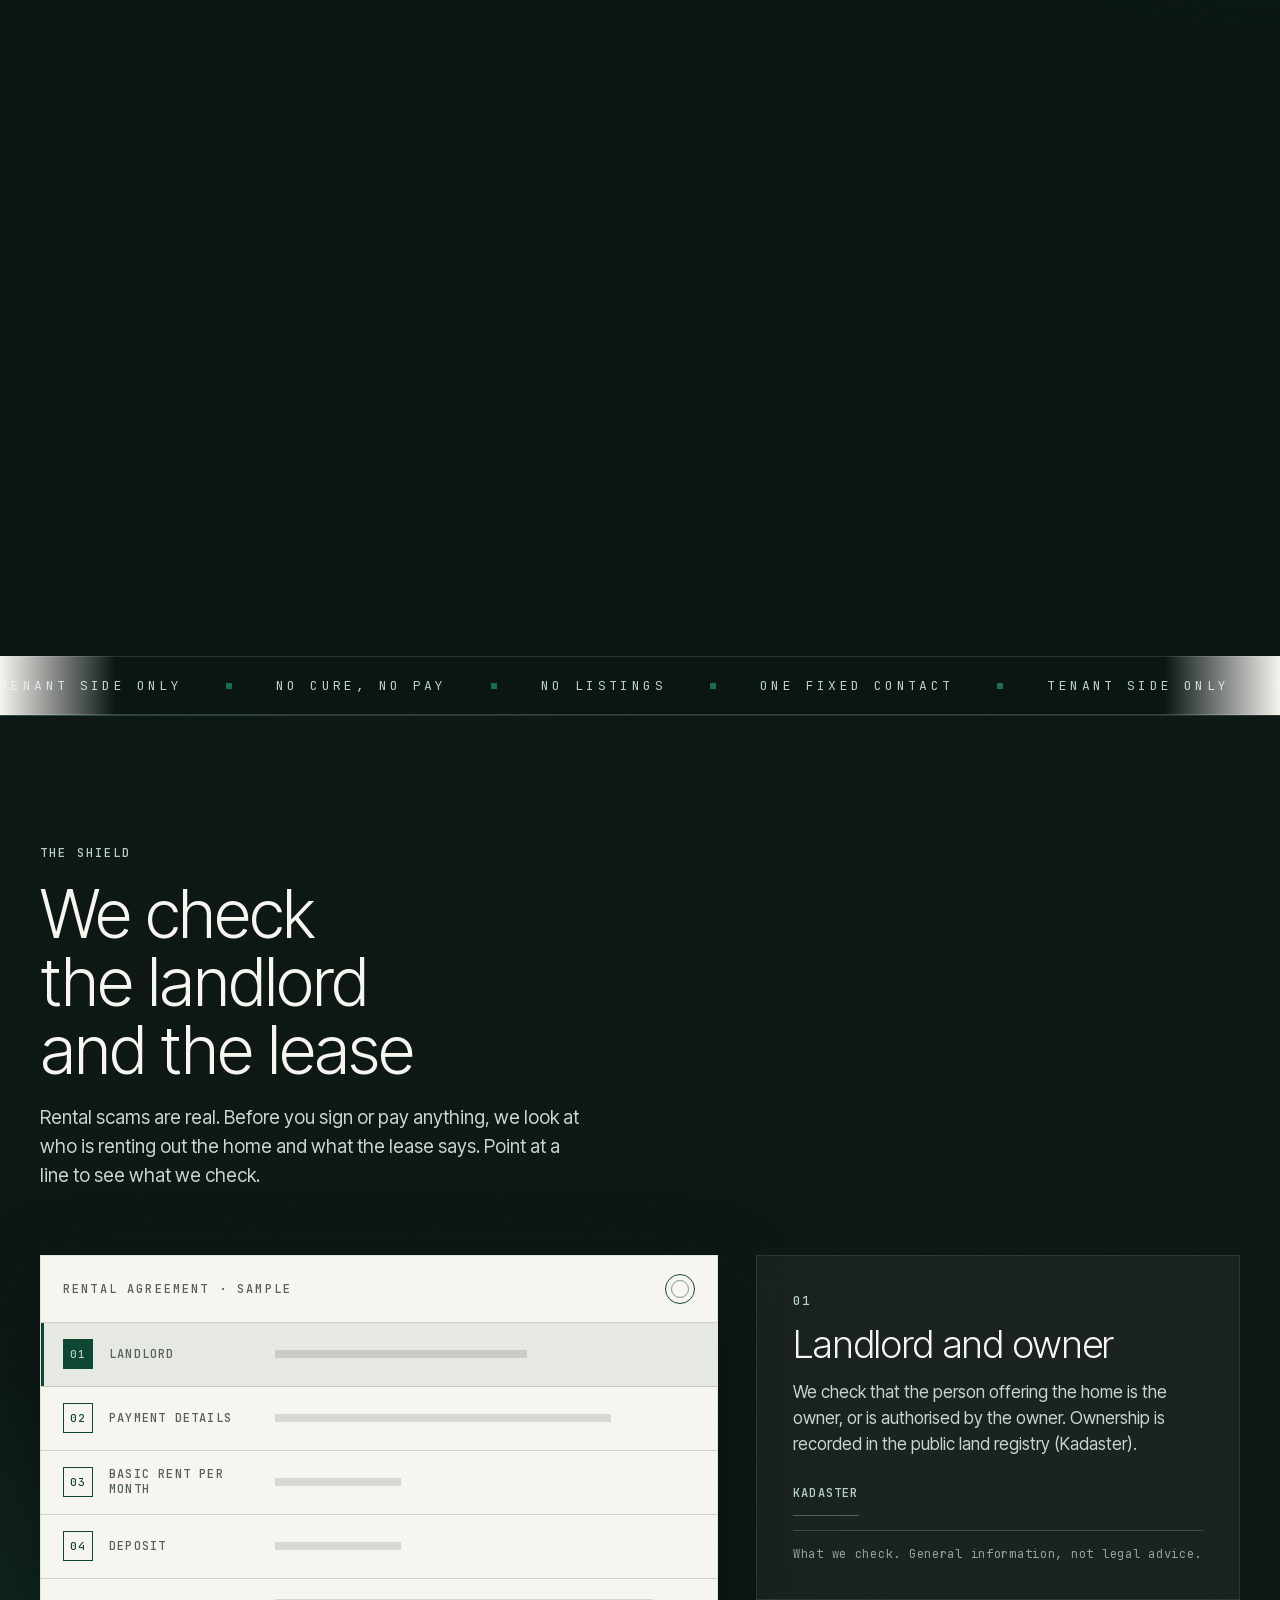
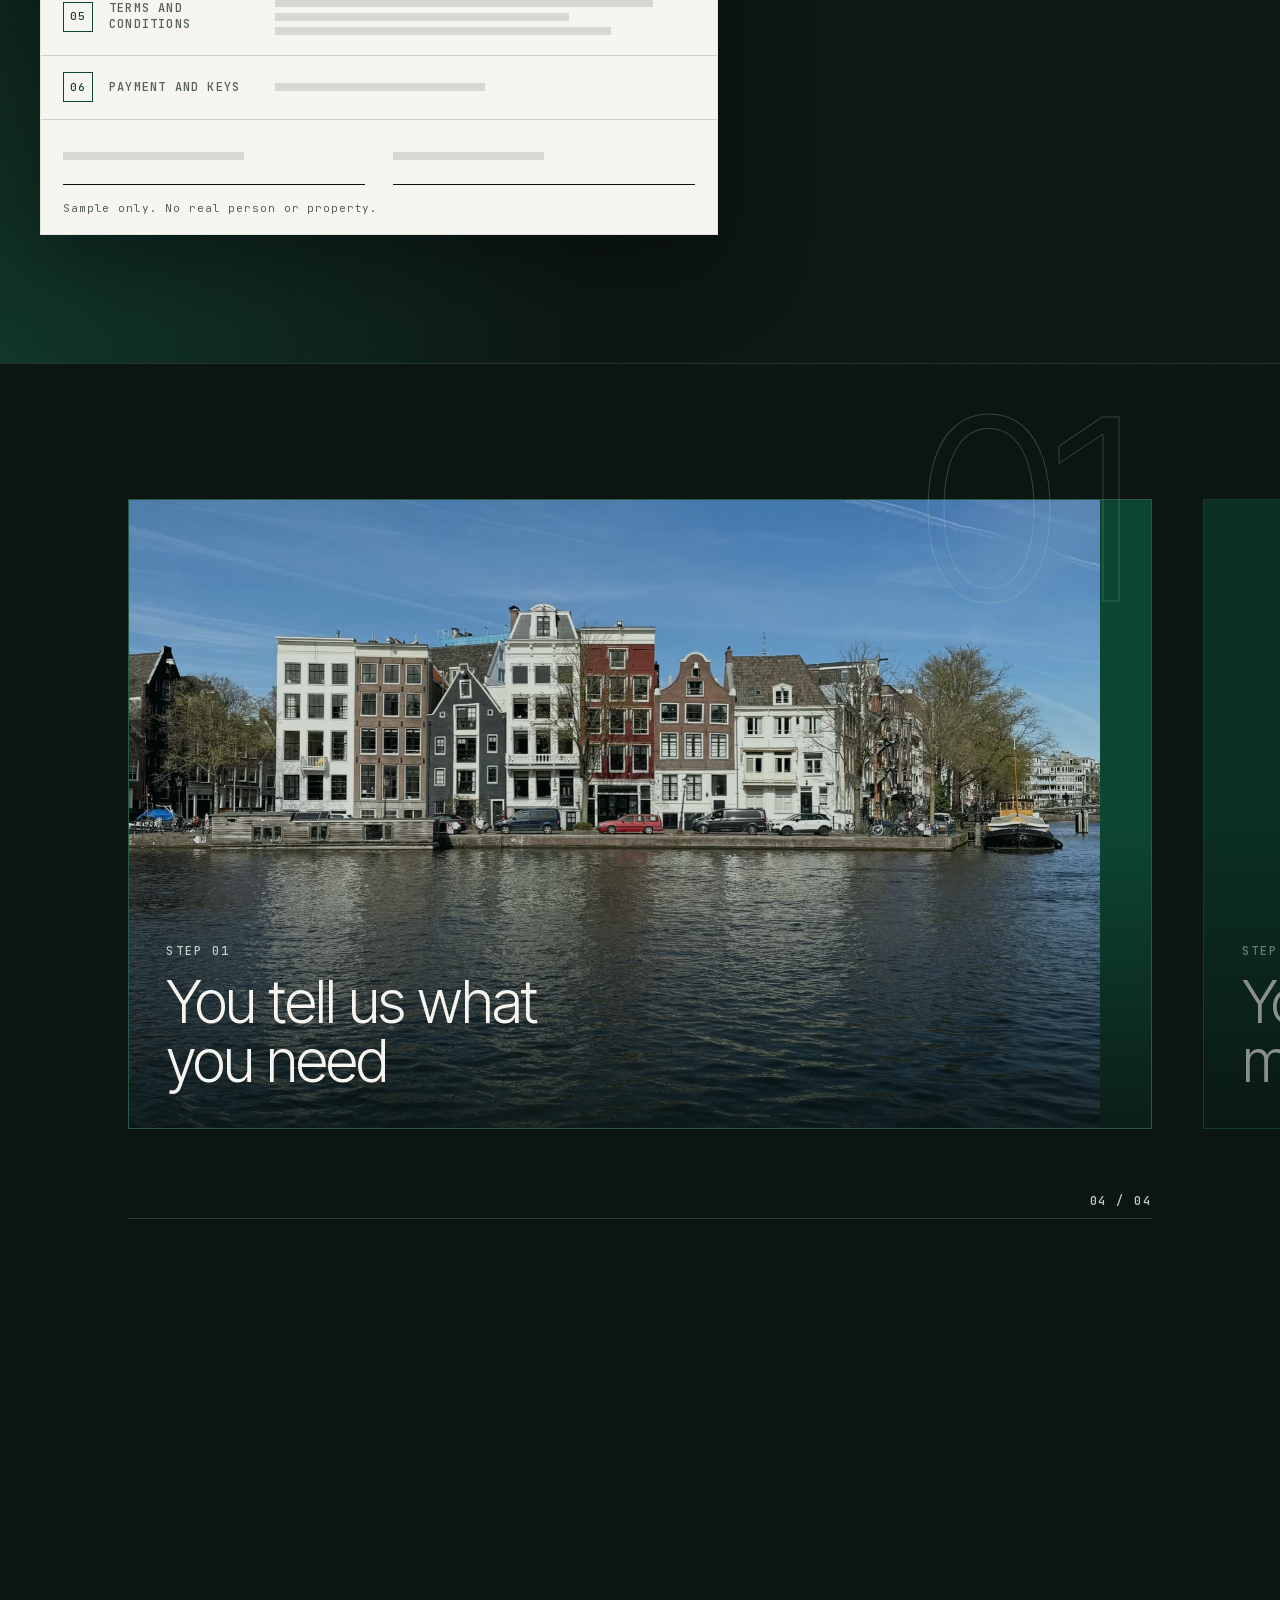
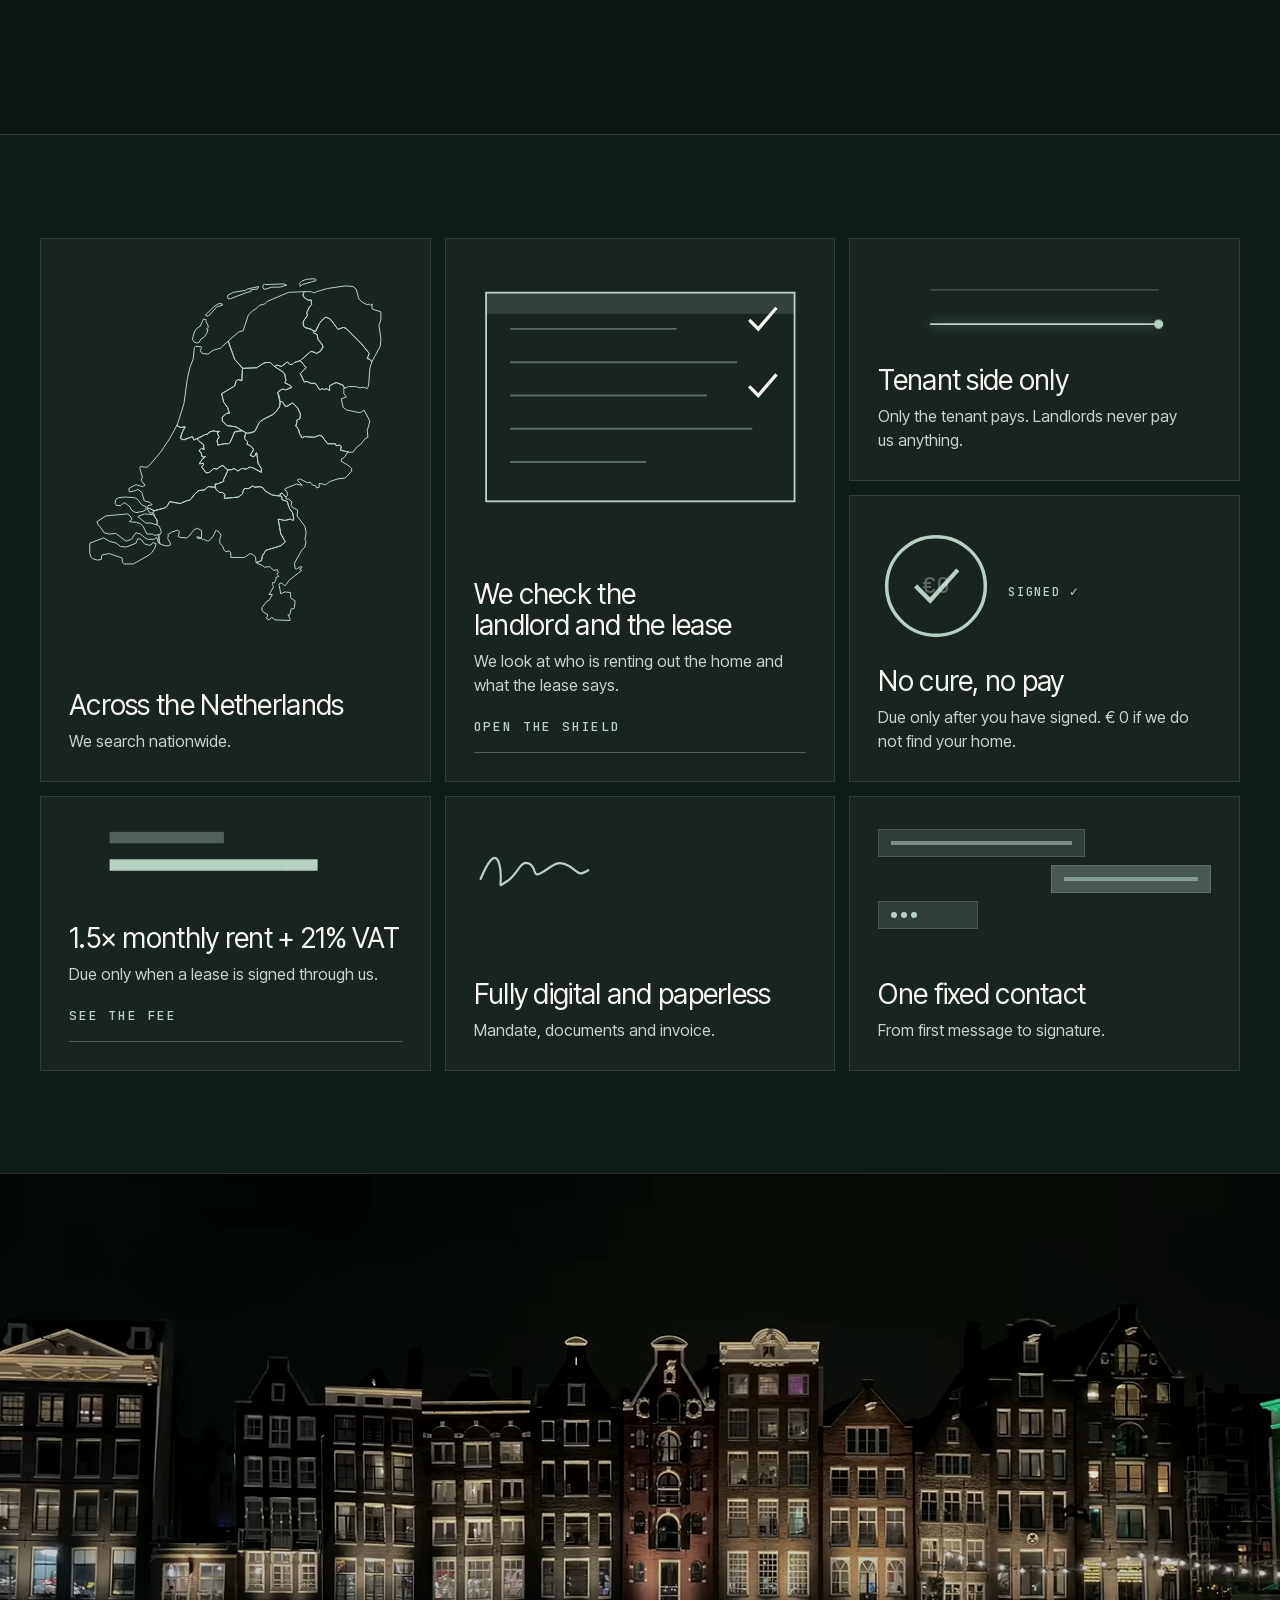
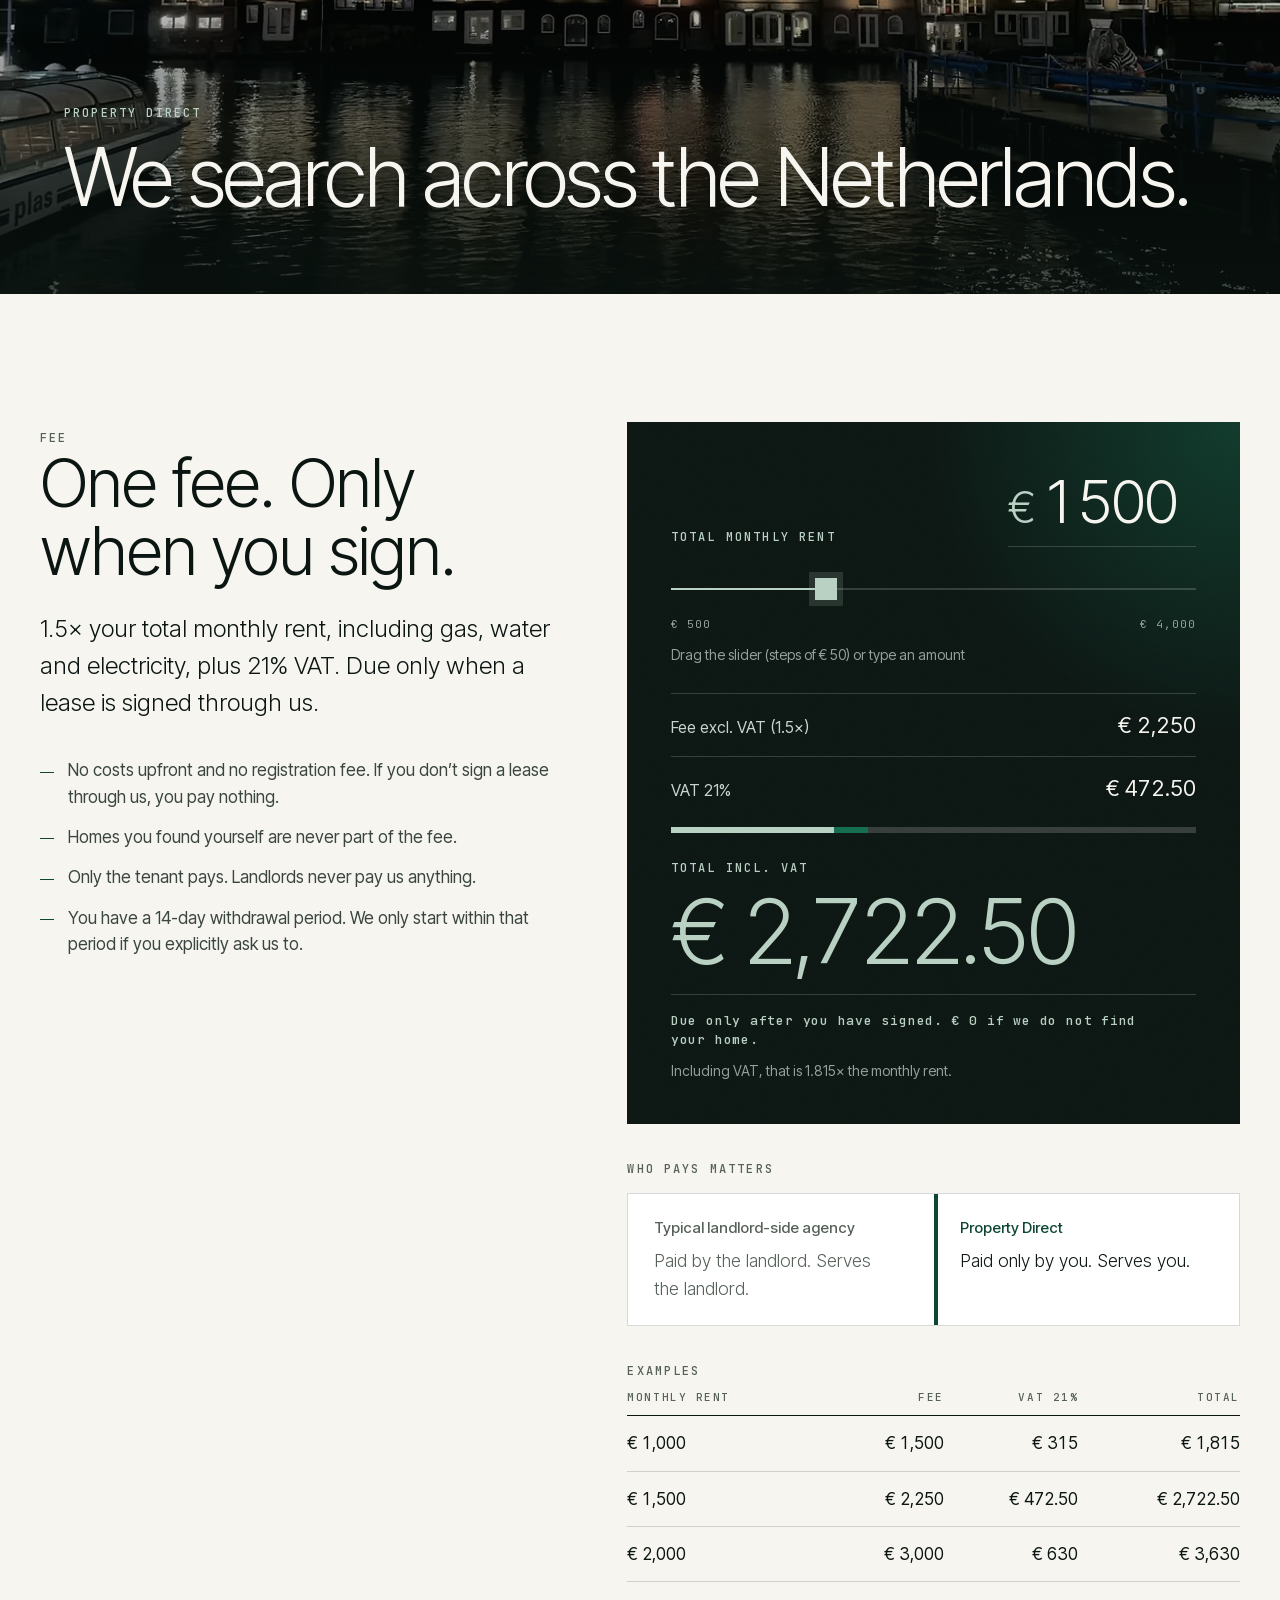
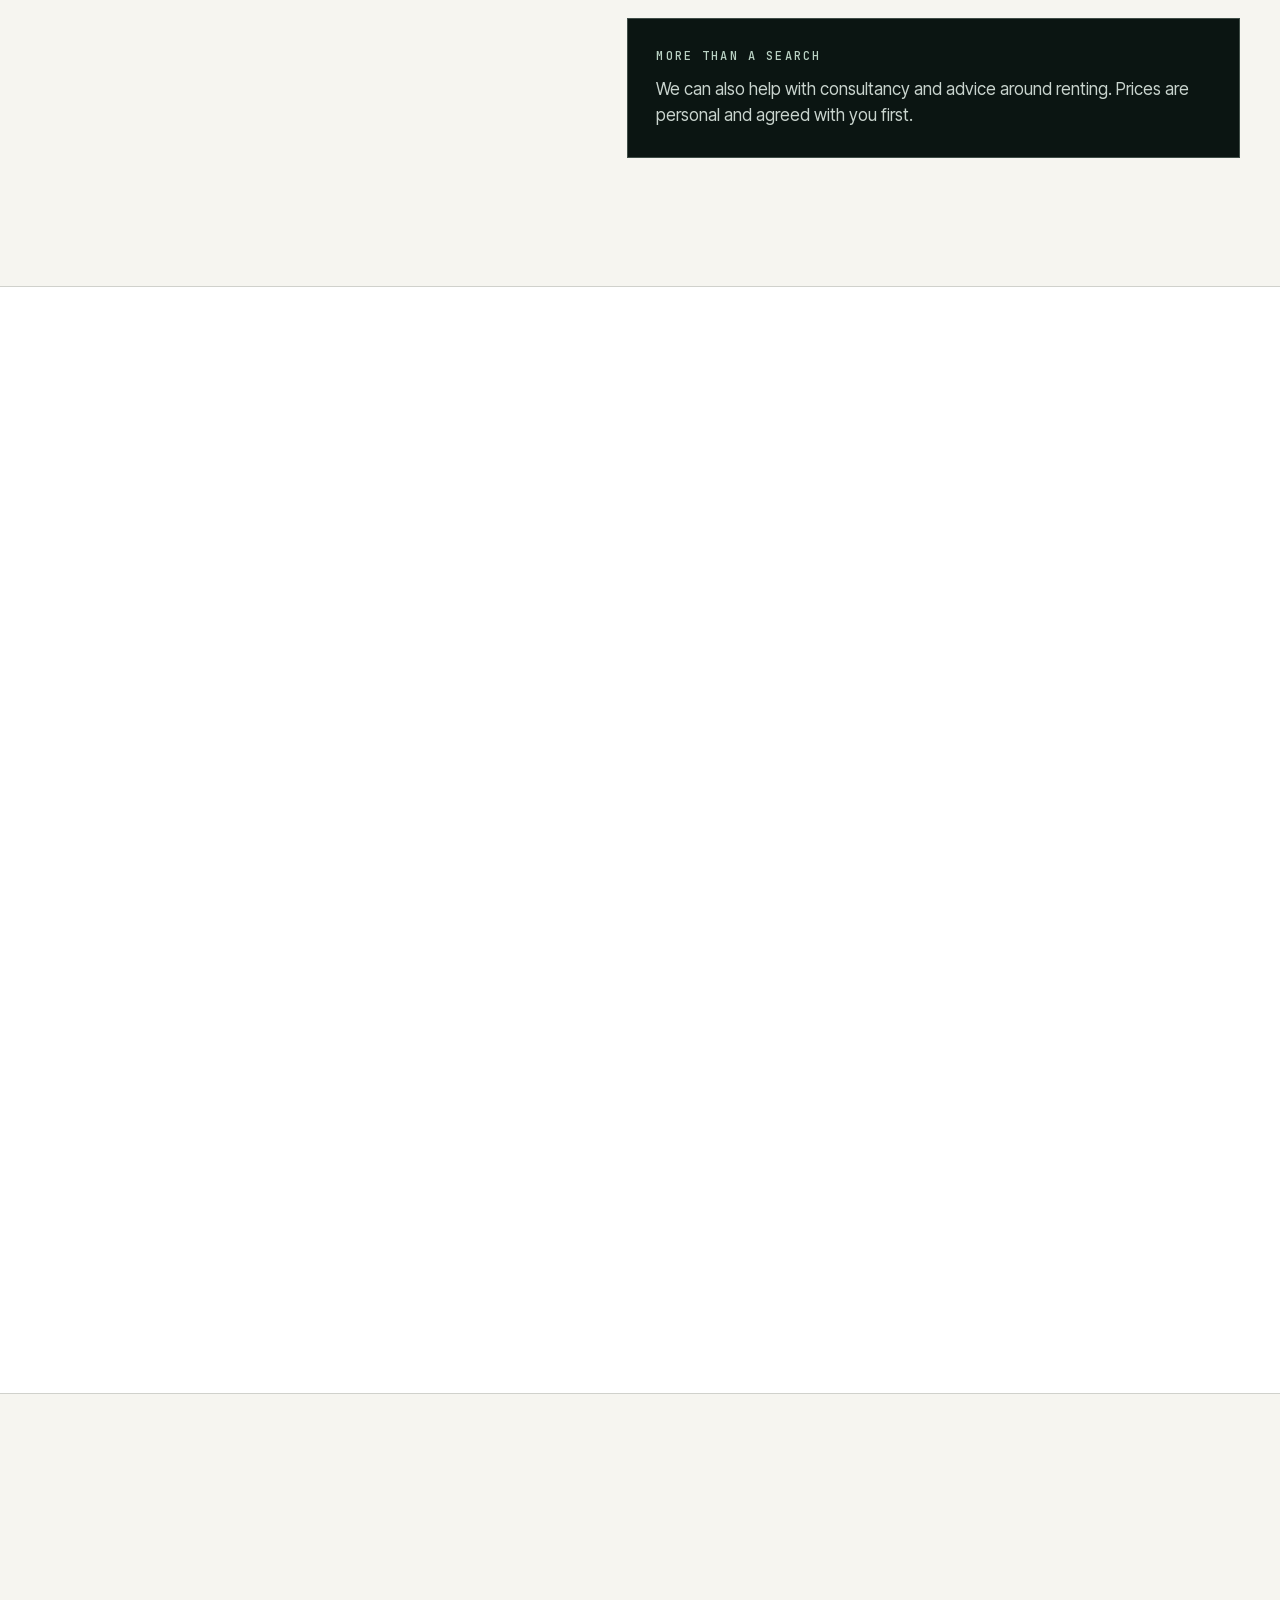
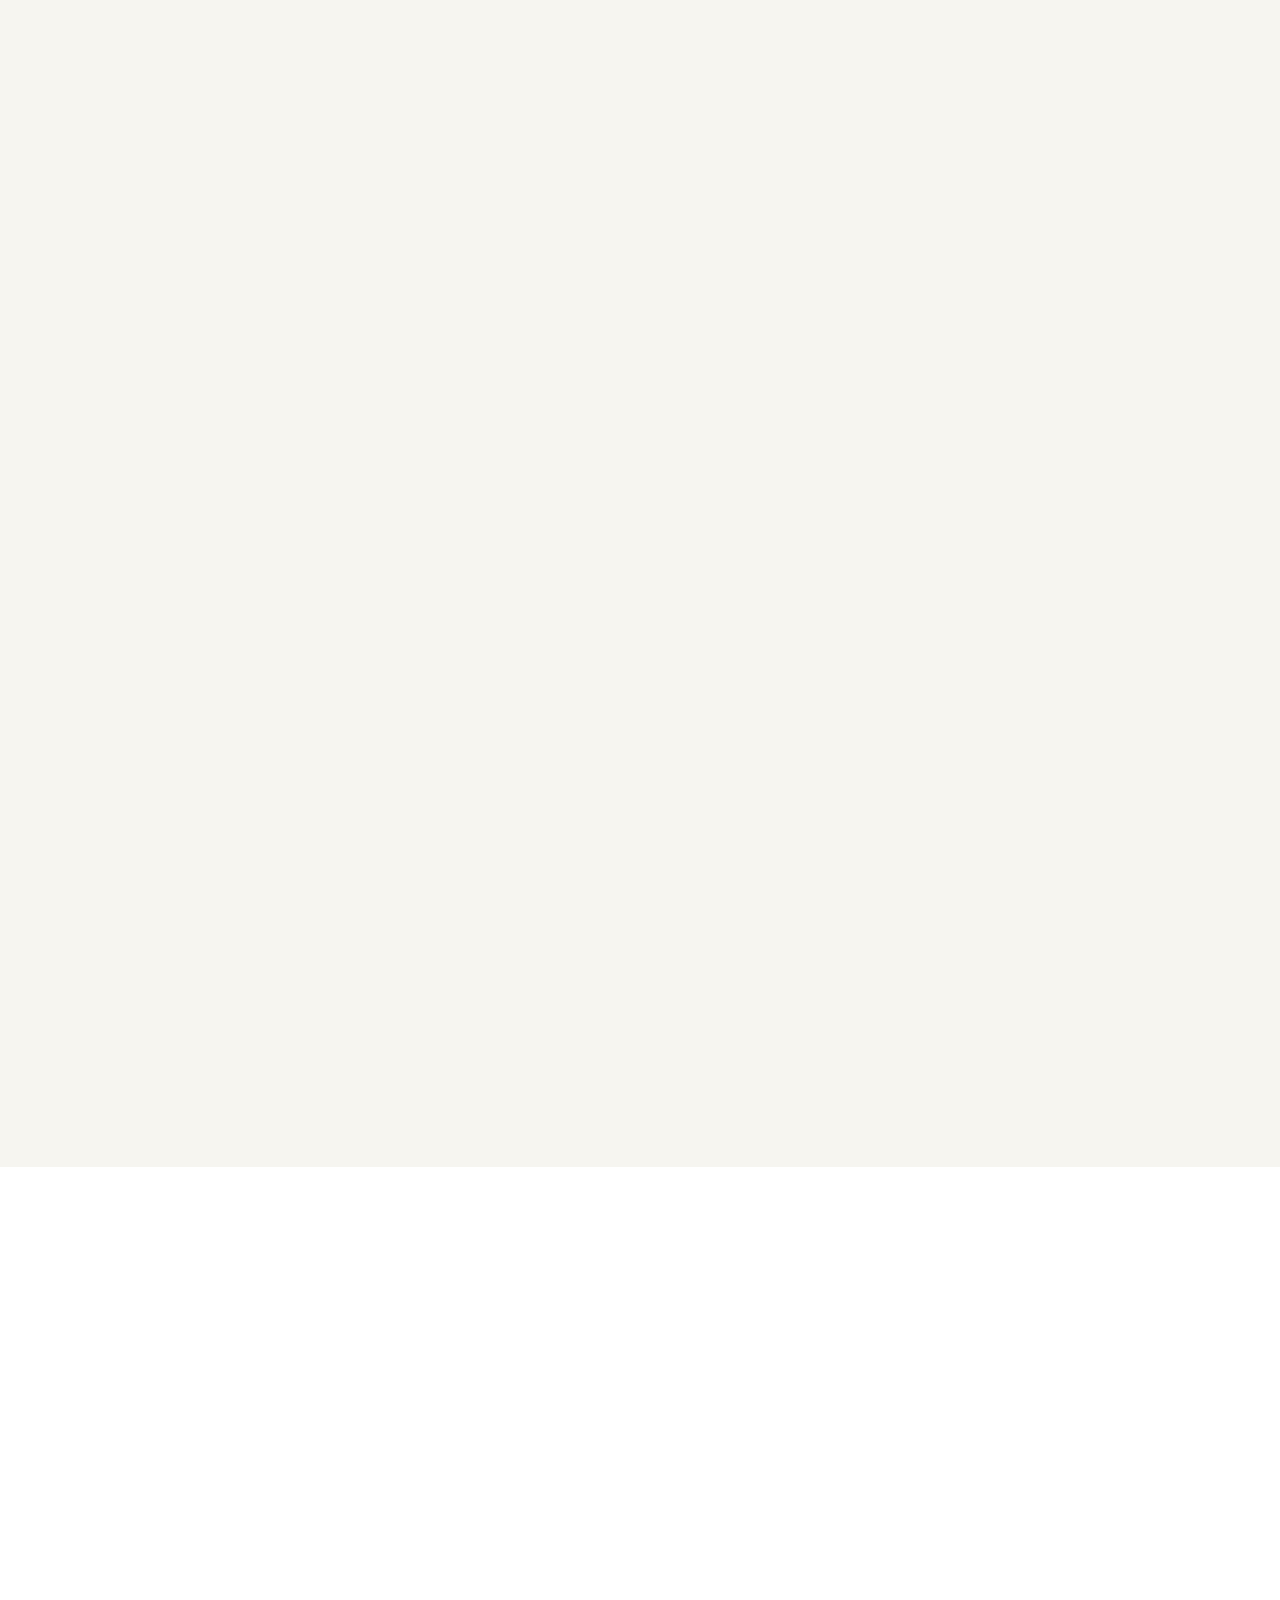
==== commit 8f24bf9b: "Statement: speak to the visitor ('for you') Co-Authored-By: Claude Sonnet 5.5 <noreply@anthropic.com" ====
--- a/index.html
+++ b/index.html
@@ -35,7 +35,7 @@
   <link rel="preload" href="assets/media/hero-3-poster.avif" as="image" type="image/avif" imagesrcset="assets/media/hero-3-poster-800.avif 800w, assets/media/hero-3-poster.avif 1280w" imagesizes="100vw" fetchpriority="high">
   <link rel="preload" href="fonts/inter-tight-latin.woff2" as="font" type="font/woff2" crossorigin>
   <link rel="preload" href="fonts/jetbrains-mono-latin.woff2" as="font" type="font/woff2" crossorigin>
-  <link rel="stylesheet" href="css/style.css?v=11">
+  <link rel="stylesheet" href="css/style.css?v=12">
   <script>
   /* Adds the .js class and loads the scripts progressively: straight away for Dutch visitors (no flash of English),
      otherwise after the page has loaded or on the first interaction. The hero needs no JavaScript to render. */
@@ -52,7 +52,7 @@
     function load() {
       if (done) return;
       done = 1;
-      ["js/config.js?v=11", "js/i18n.js?v=11", "js/home.js?v=11"].forEach(function (s) {
+      ["js/config.js?v=12", "js/i18n.js?v=12", "js/home.js?v=12"].forEach(function (s) {
         var e = d.createElement('script'); e.src = s; e.async = false; d.body.appendChild(e);
       });
     }
@@ -222,7 +222,7 @@
 
     <section class="statement" id="statement" aria-label="Summary">
       <div class="wrap">
-        <p class="stmt" id="stmt" data-i18n="stmt">We are a rental agency that works for tenants only: we find your home, you sign.</p>
+        <p class="stmt" id="stmt" data-i18n="stmt">We are a rental agency that works for you: we find your home, you sign.</p>
       </div>
     </section>
 
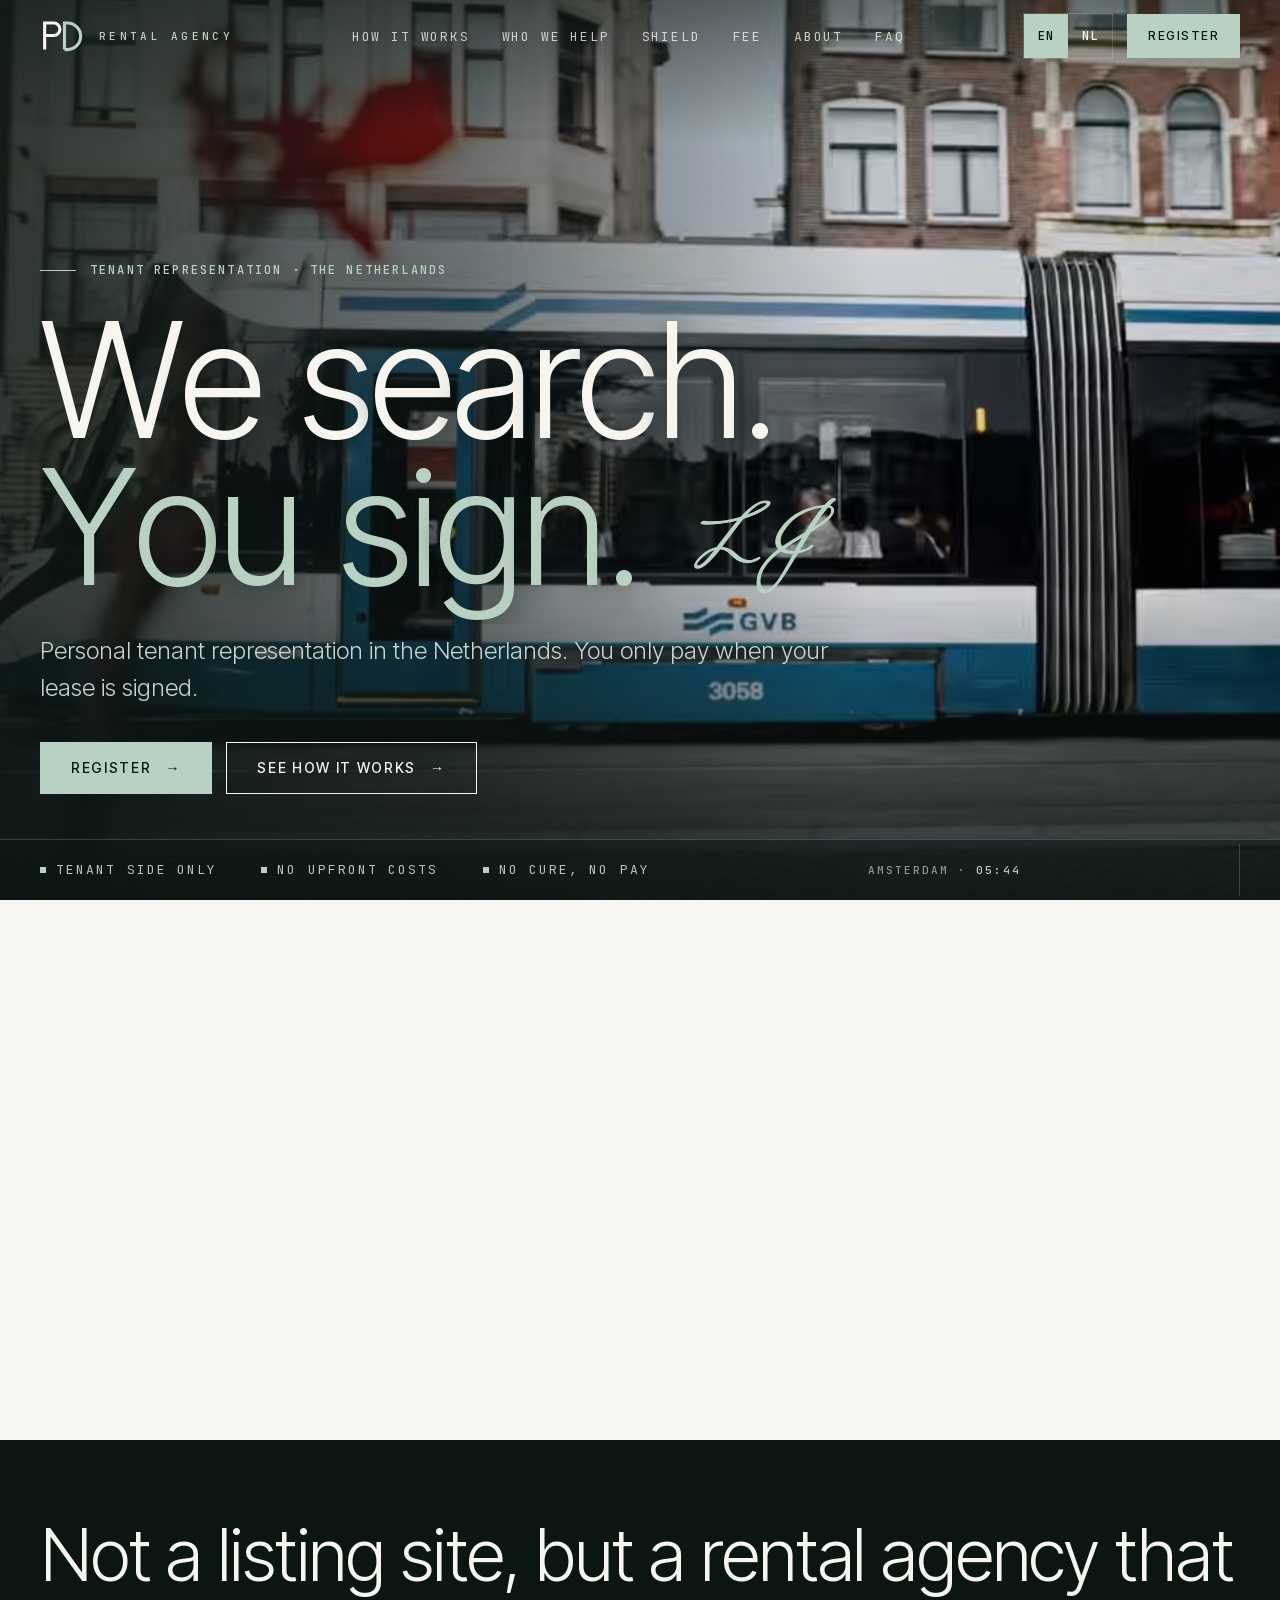
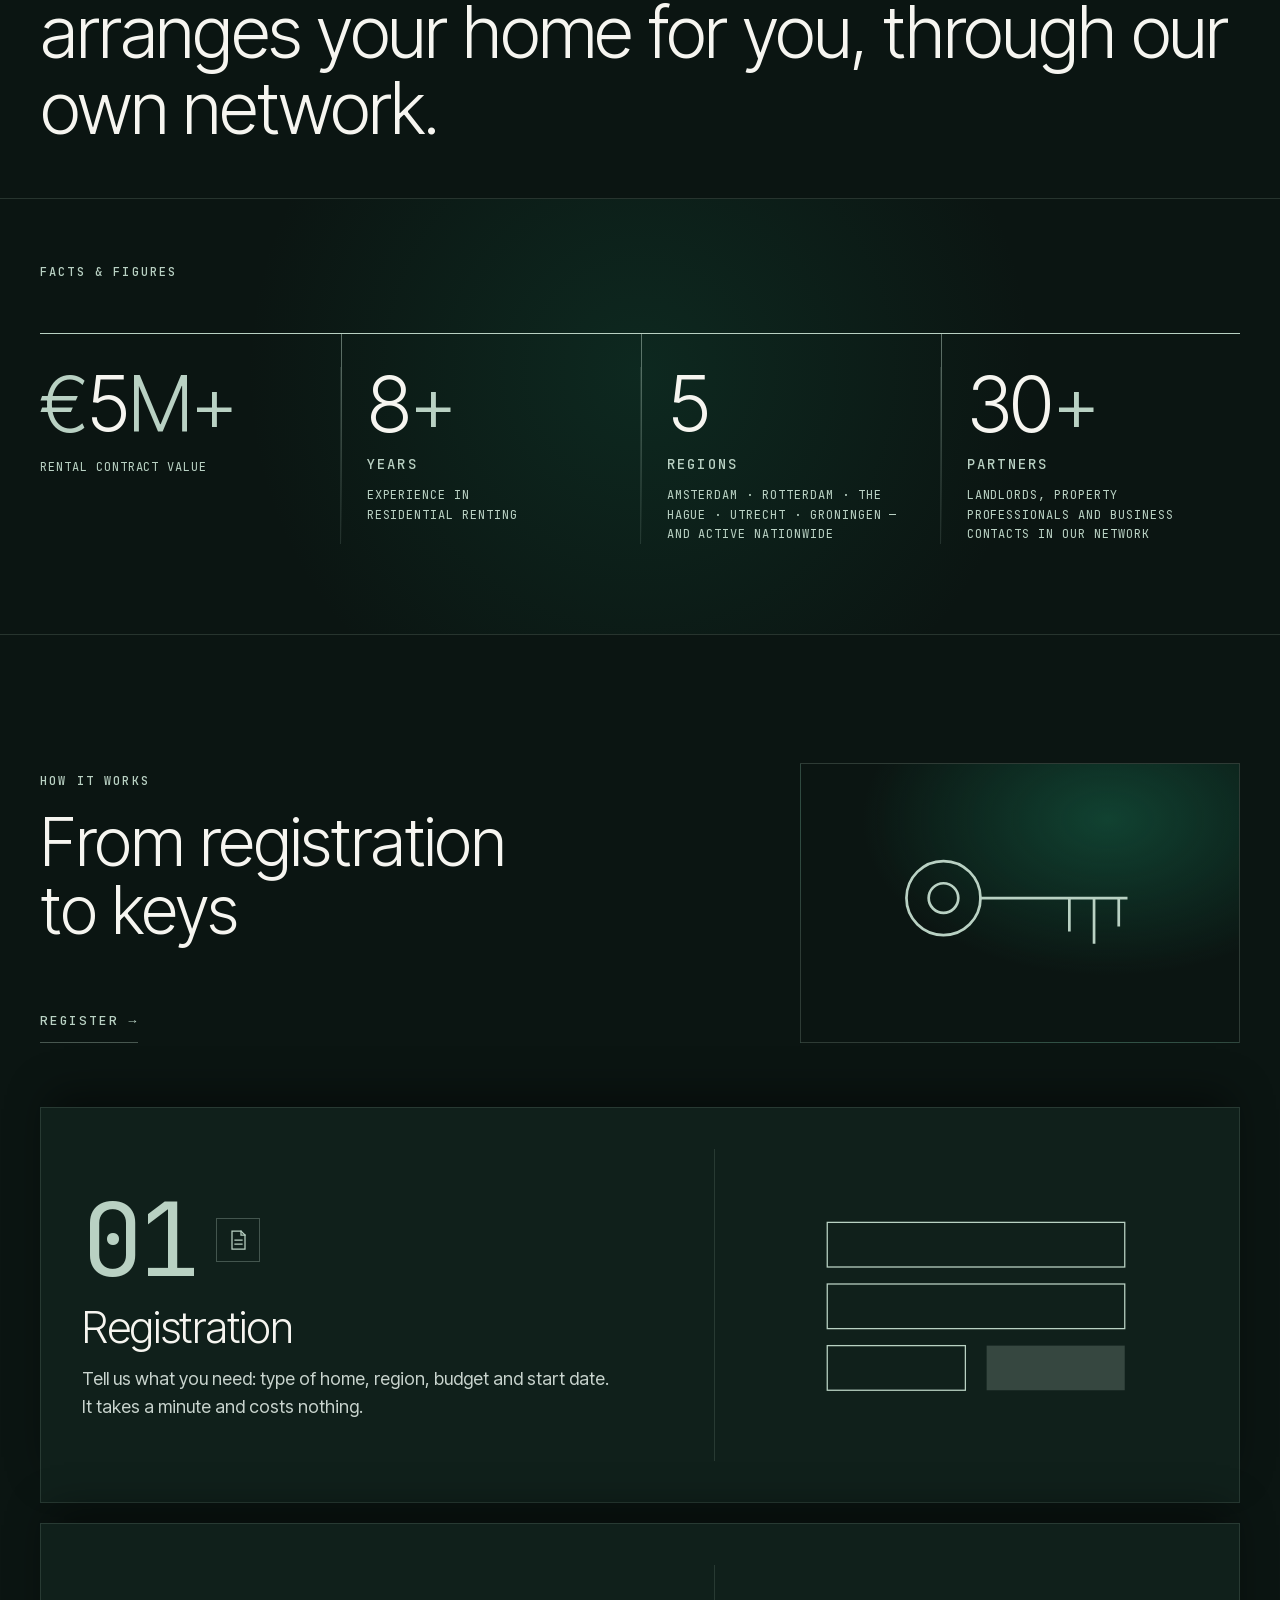
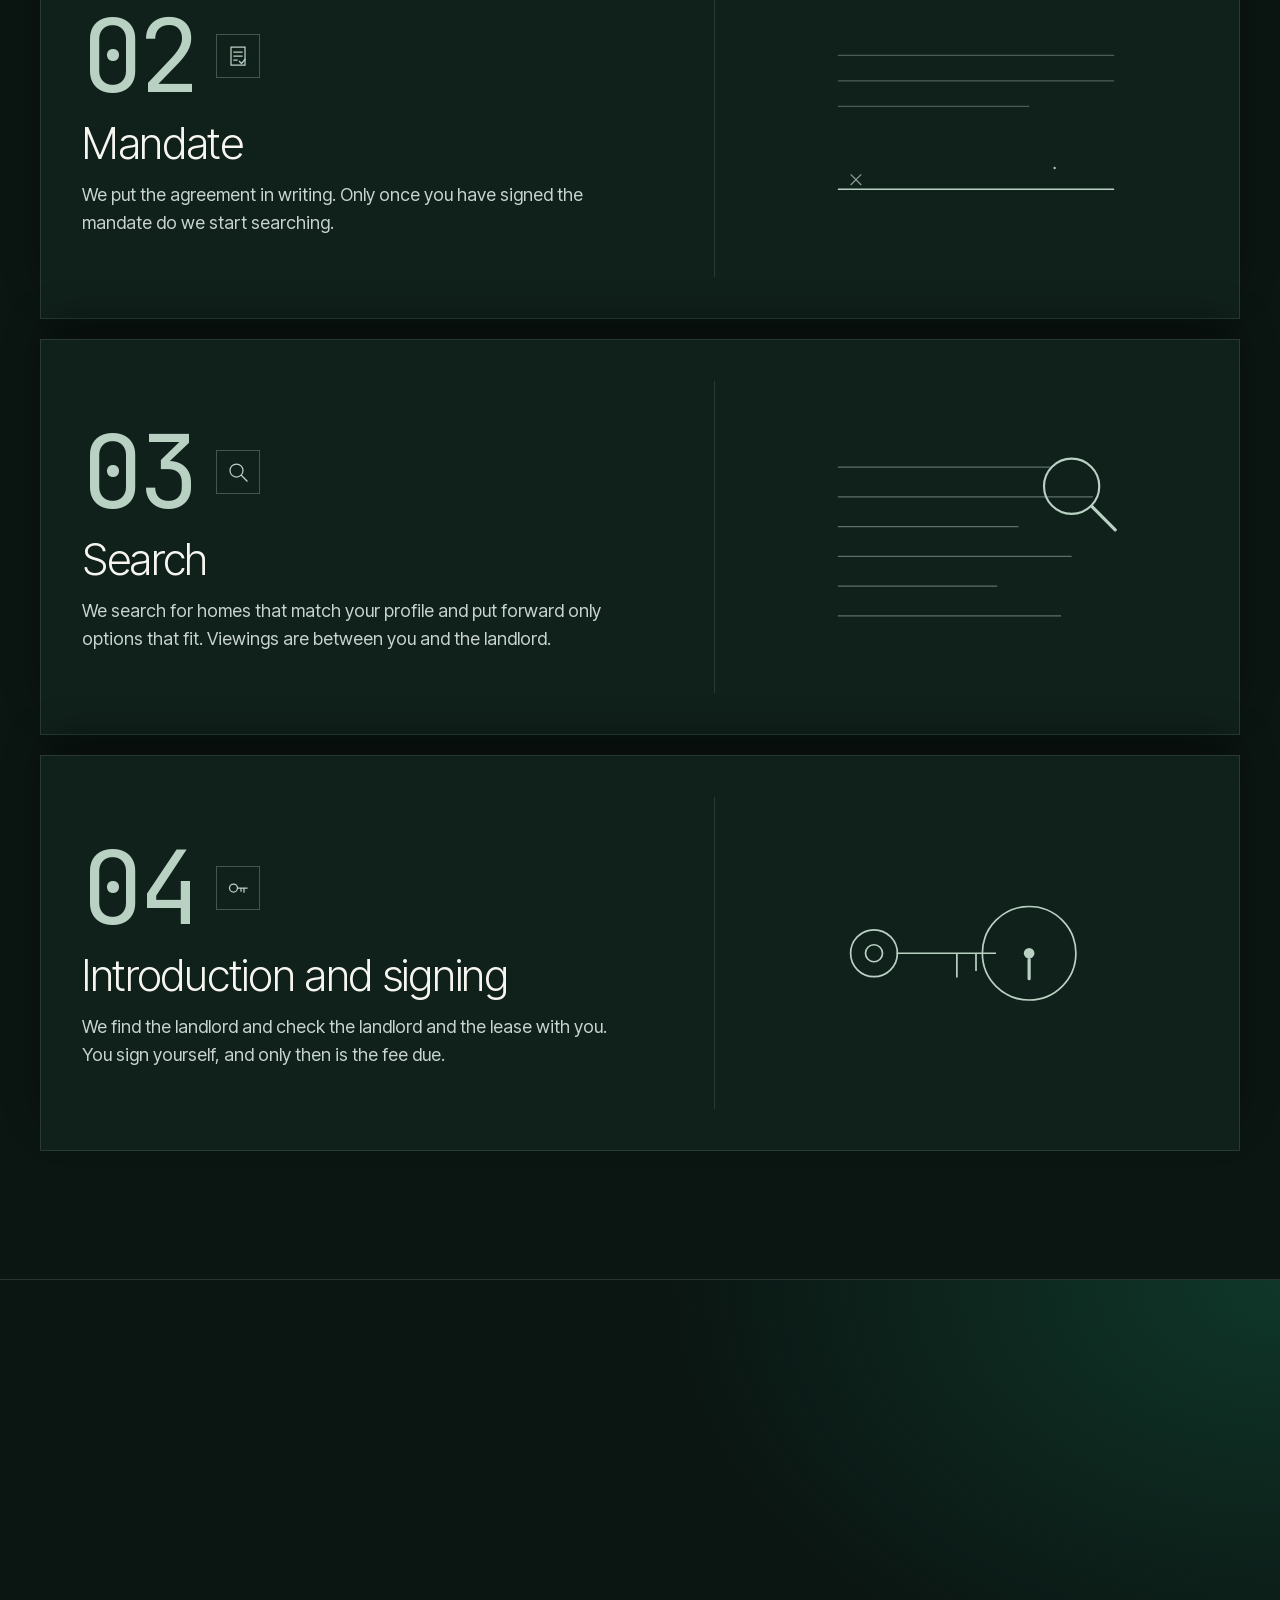
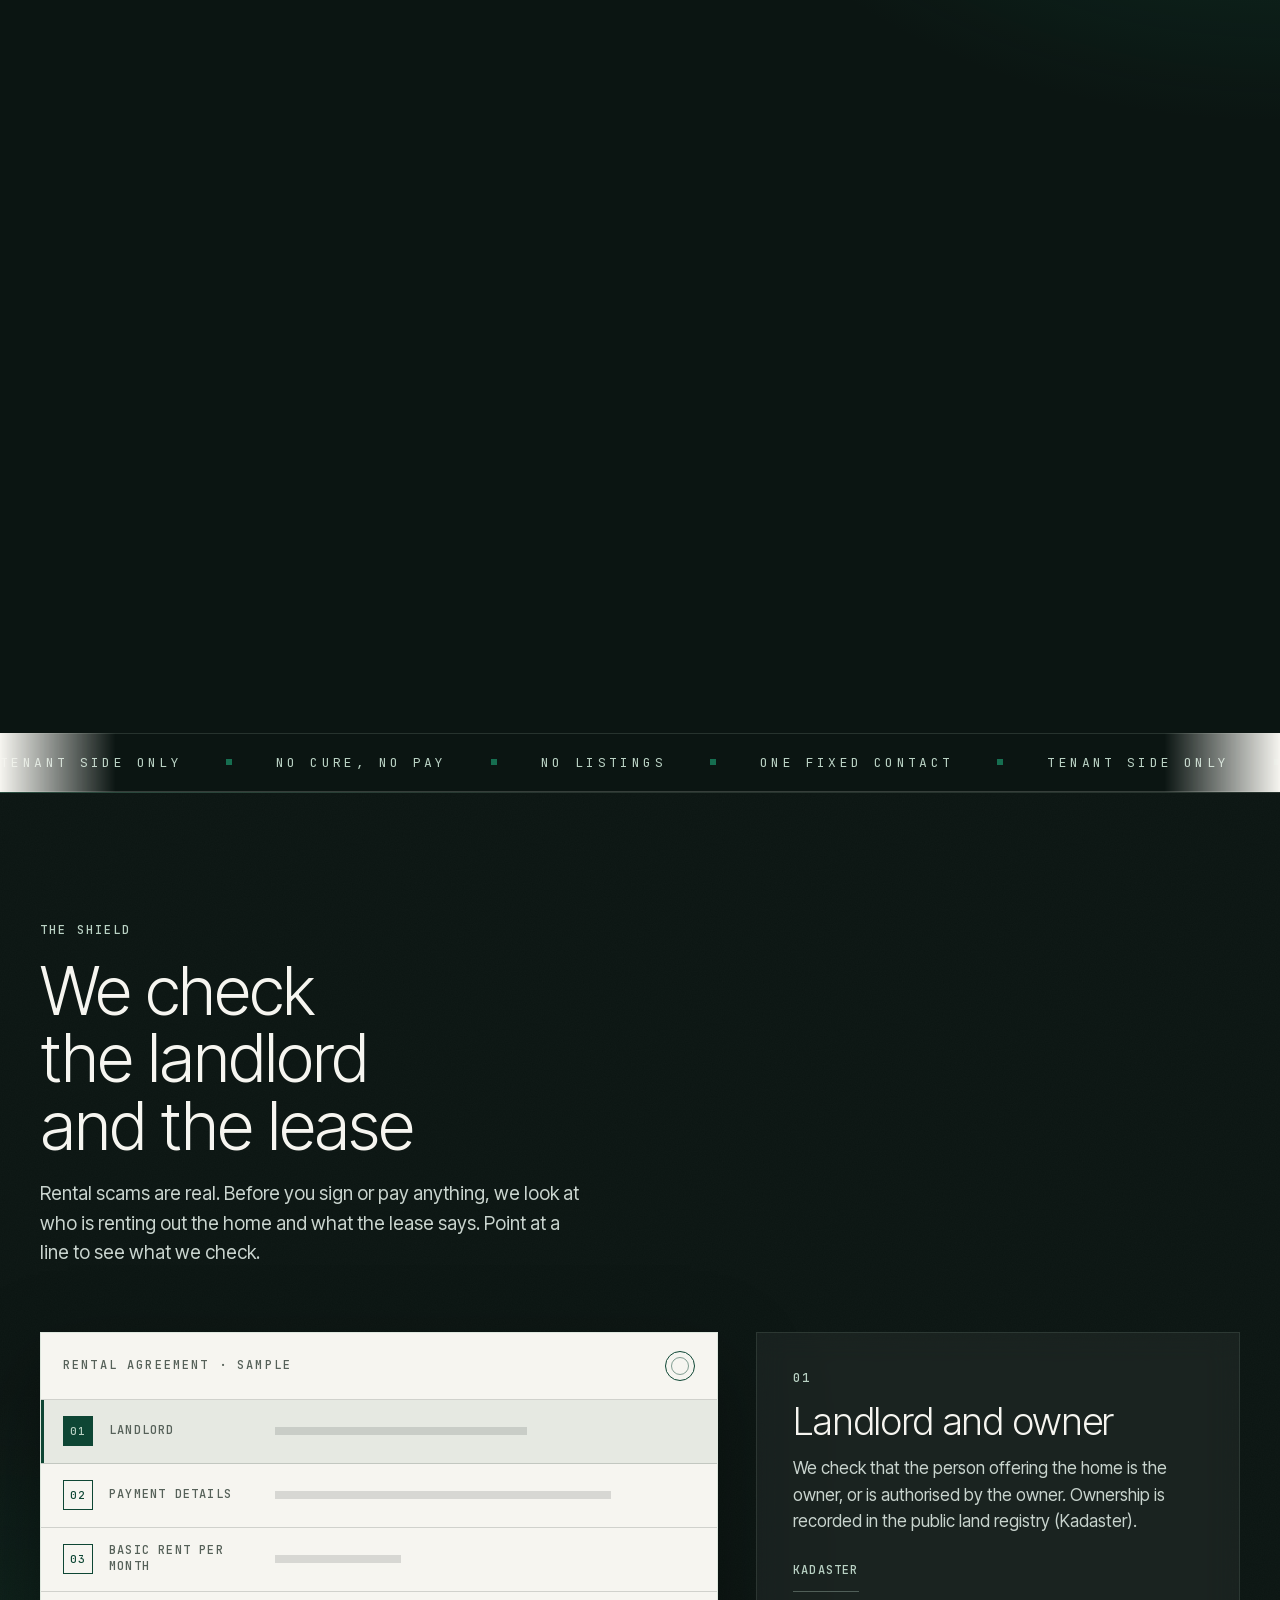
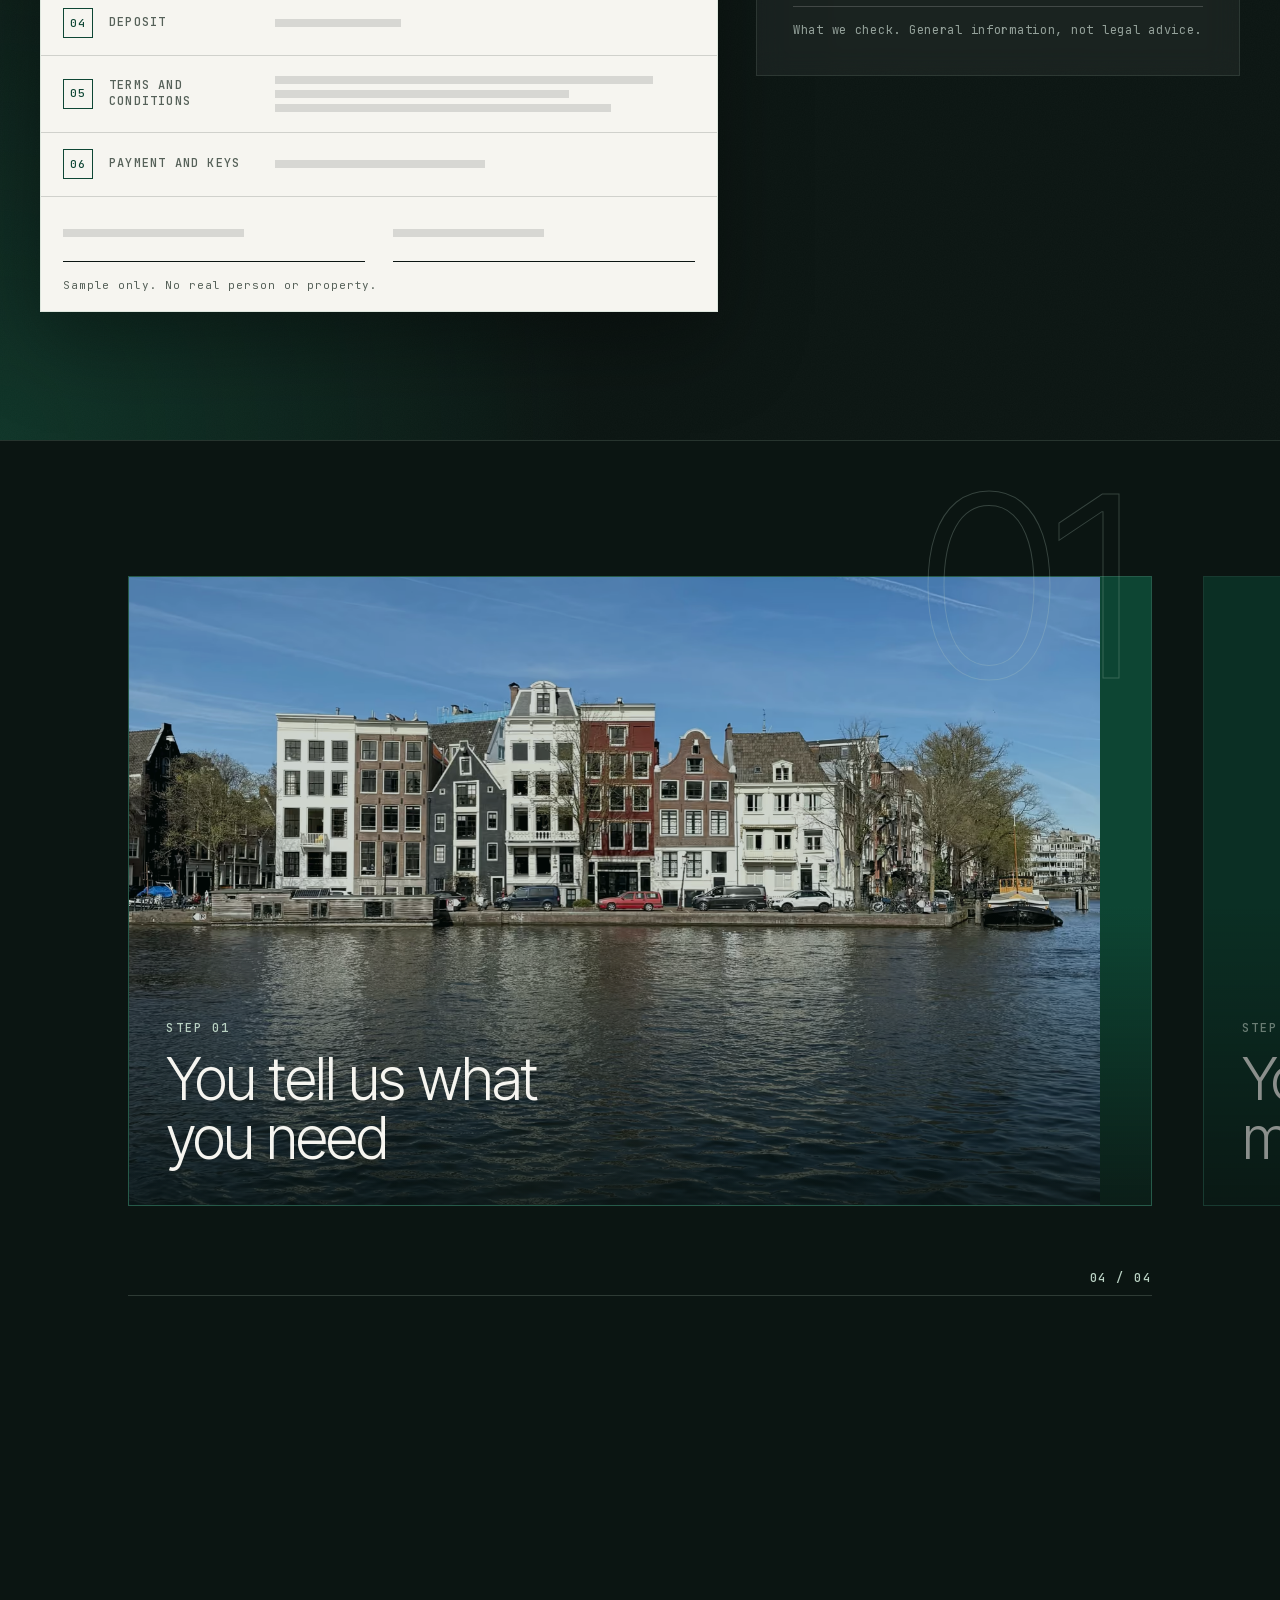
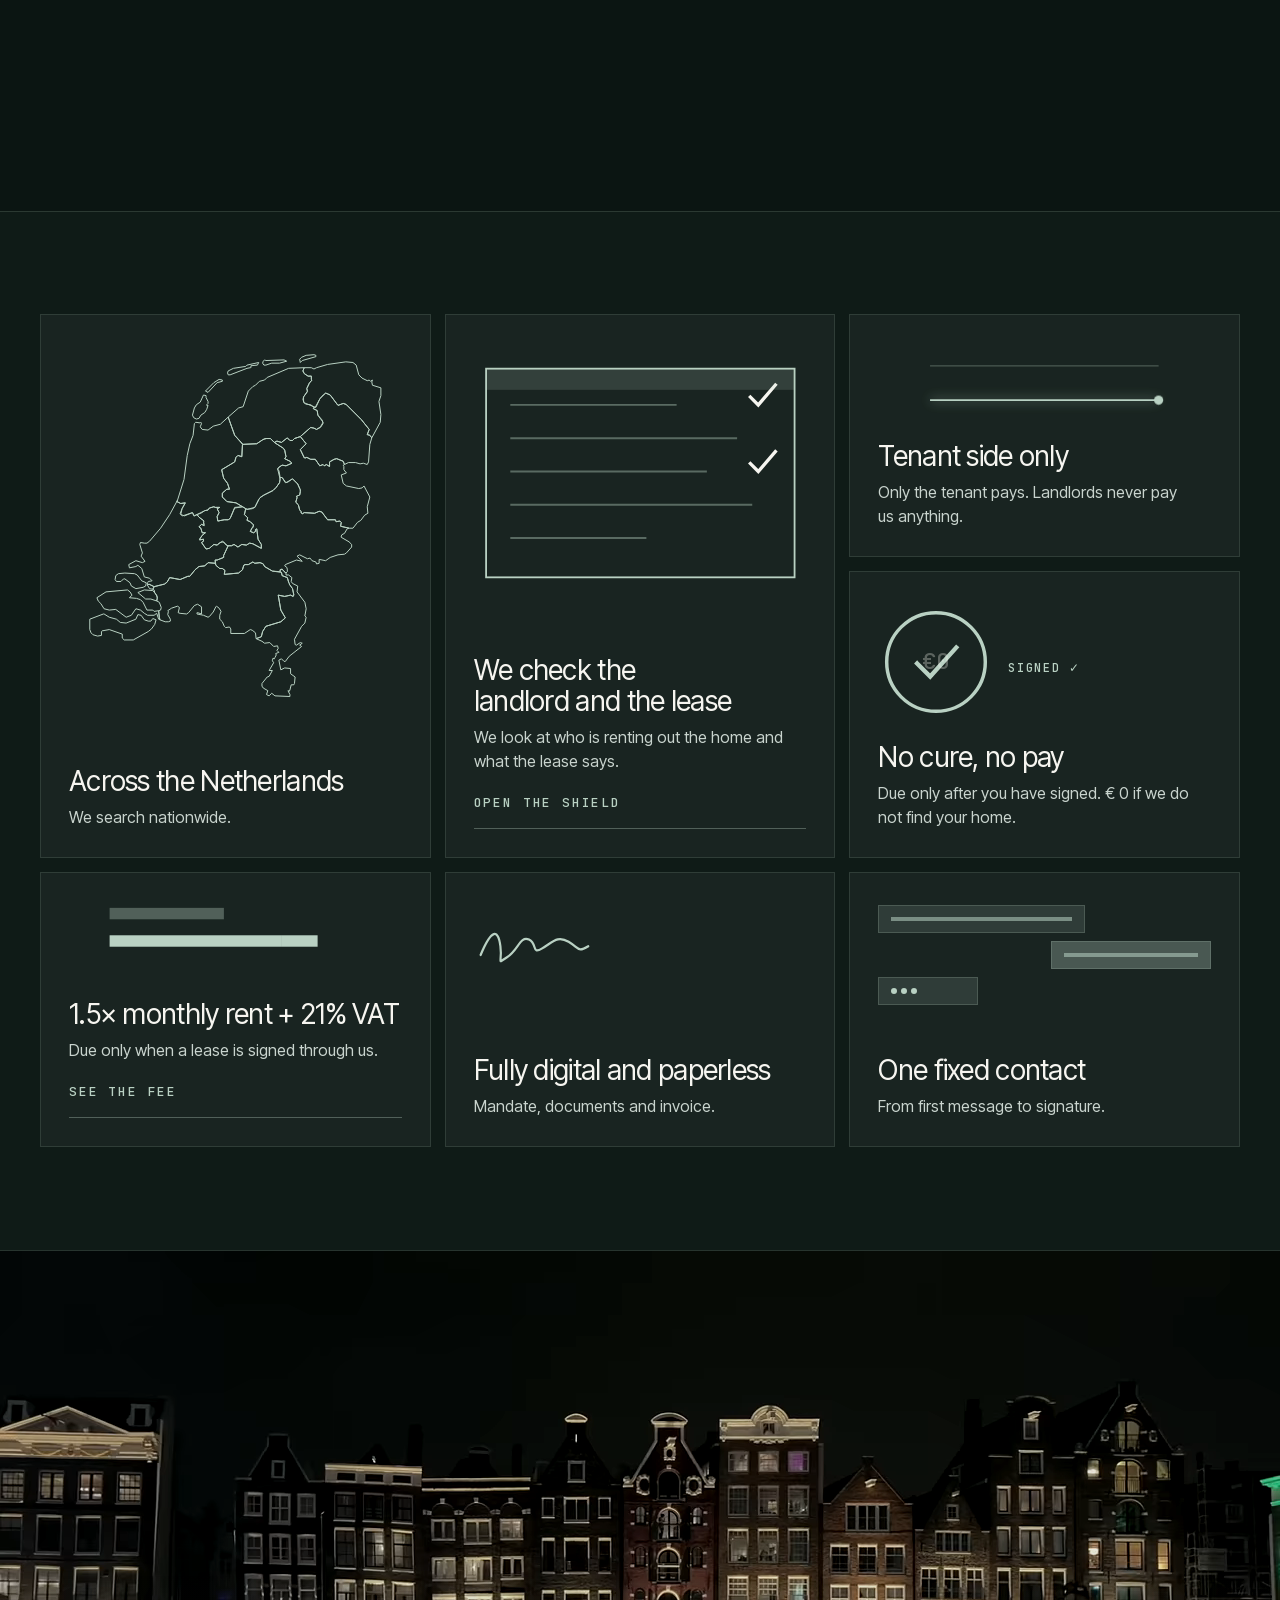
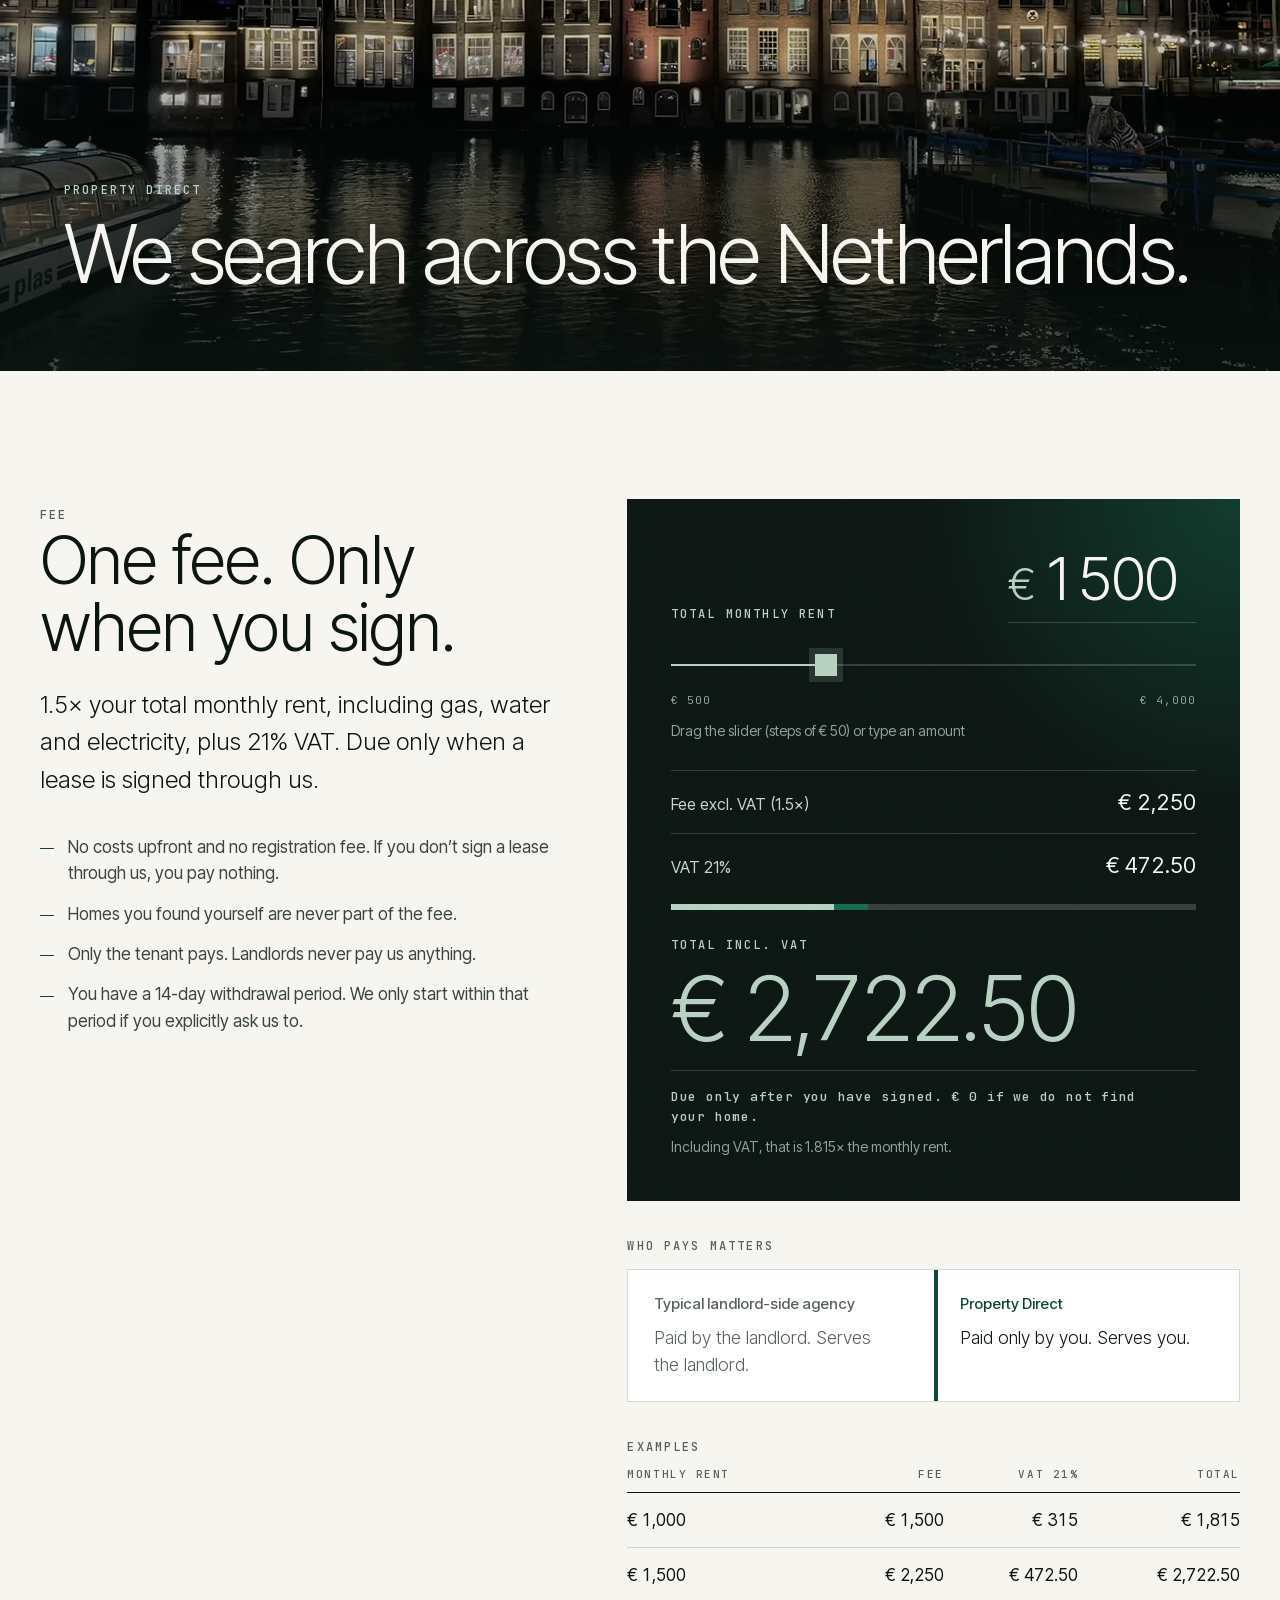
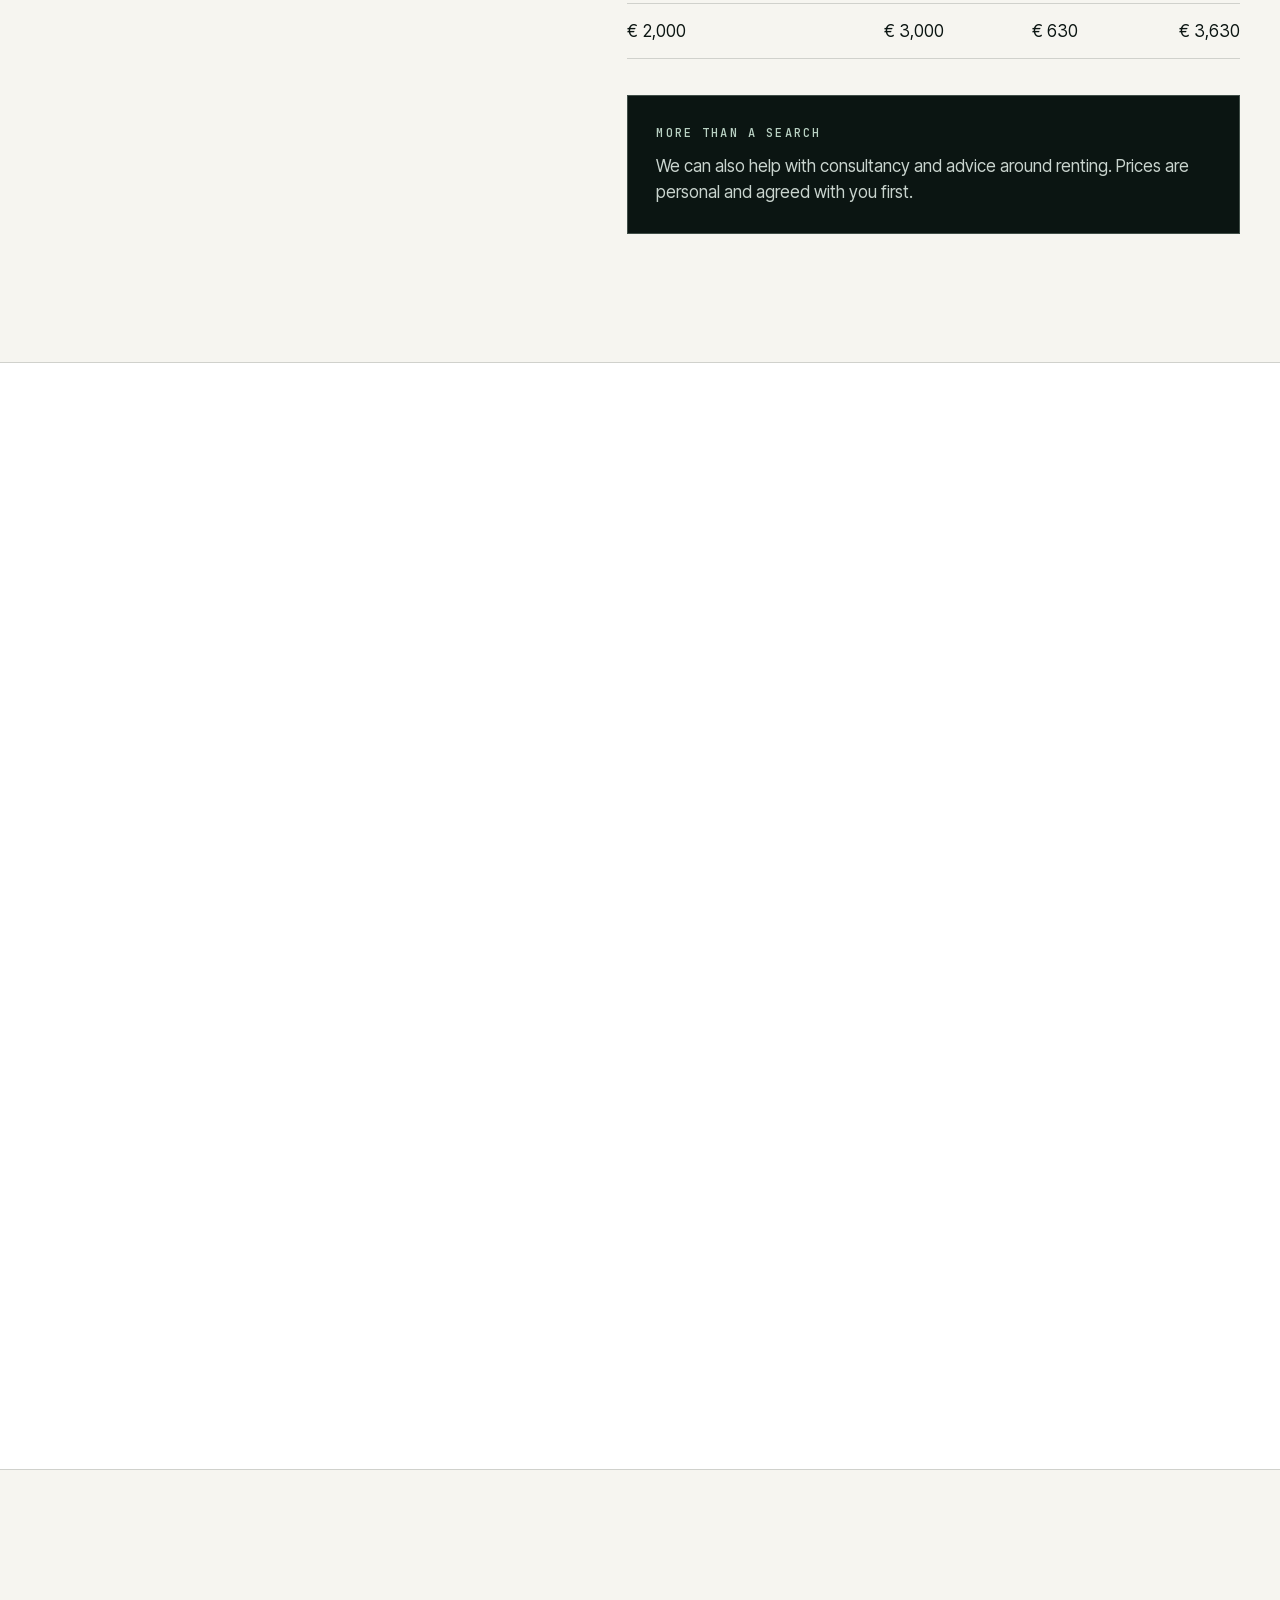
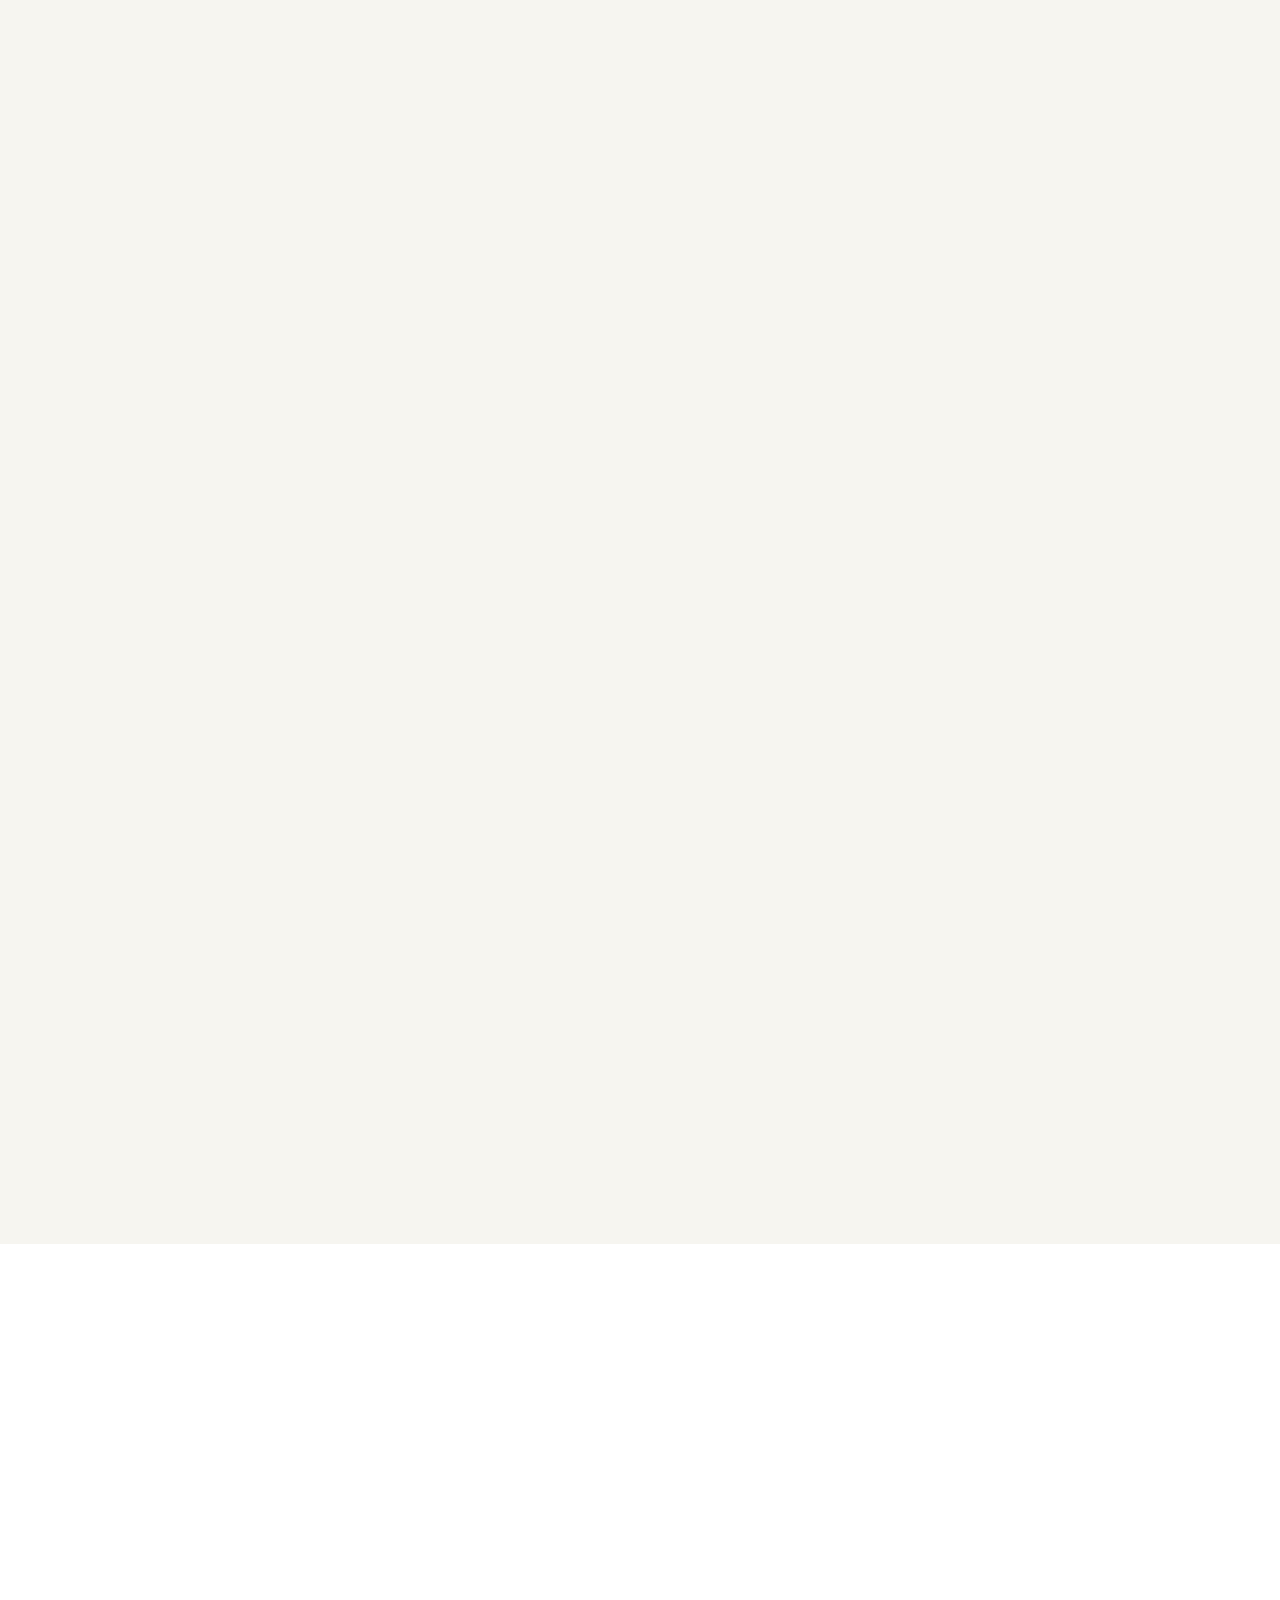
==== commit d249515c: "Statement: what we are, in a human way Co-Authored-By: Claude Sonnet 5.5 <noreply@anthropic.com>" ====
--- a/index.html
+++ b/index.html
@@ -35,7 +35,7 @@
   <link rel="preload" href="assets/media/hero-3-poster.avif" as="image" type="image/avif" imagesrcset="assets/media/hero-3-poster-800.avif 800w, assets/media/hero-3-poster.avif 1280w" imagesizes="100vw" fetchpriority="high">
   <link rel="preload" href="fonts/inter-tight-latin.woff2" as="font" type="font/woff2" crossorigin>
   <link rel="preload" href="fonts/jetbrains-mono-latin.woff2" as="font" type="font/woff2" crossorigin>
-  <link rel="stylesheet" href="css/style.css?v=12">
+  <link rel="stylesheet" href="css/style.css?v=13">
   <script>
   /* Adds the .js class and loads the scripts progressively: straight away for Dutch visitors (no flash of English),
      otherwise after the page has loaded or on the first interaction. The hero needs no JavaScript to render. */
@@ -52,7 +52,7 @@
     function load() {
       if (done) return;
       done = 1;
-      ["js/config.js?v=12", "js/i18n.js?v=12", "js/home.js?v=12"].forEach(function (s) {
+      ["js/config.js?v=13", "js/i18n.js?v=13", "js/home.js?v=13"].forEach(function (s) {
         var e = d.createElement('script'); e.src = s; e.async = false; d.body.appendChild(e);
       });
     }
@@ -222,7 +222,7 @@
 
     <section class="statement" id="statement" aria-label="Summary">
       <div class="wrap">
-        <p class="stmt" id="stmt" data-i18n="stmt">We are a rental agency that works for you: we find your home, you sign.</p>
+        <p class="stmt" id="stmt" data-i18n="stmt">Not a listing site, but a rental agency that arranges your home for you, through our own network.</p>
       </div>
     </section>
 
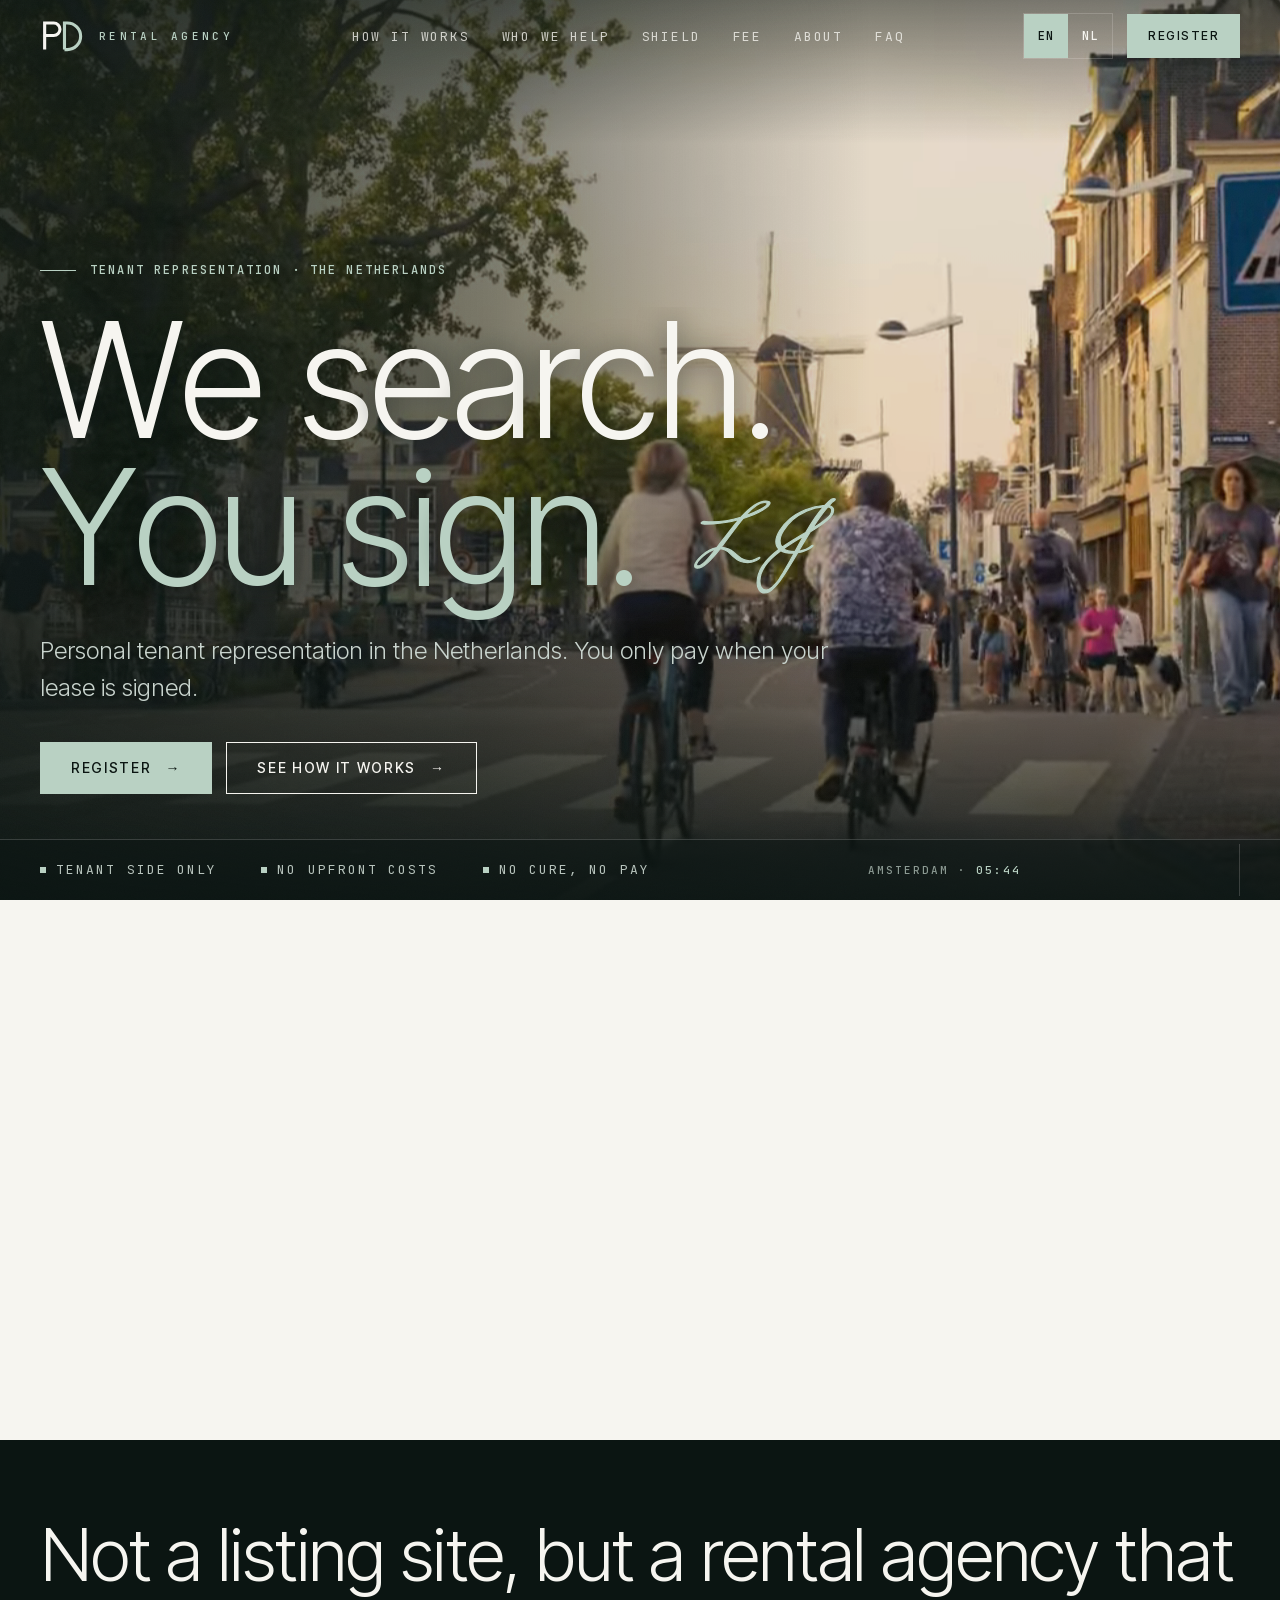
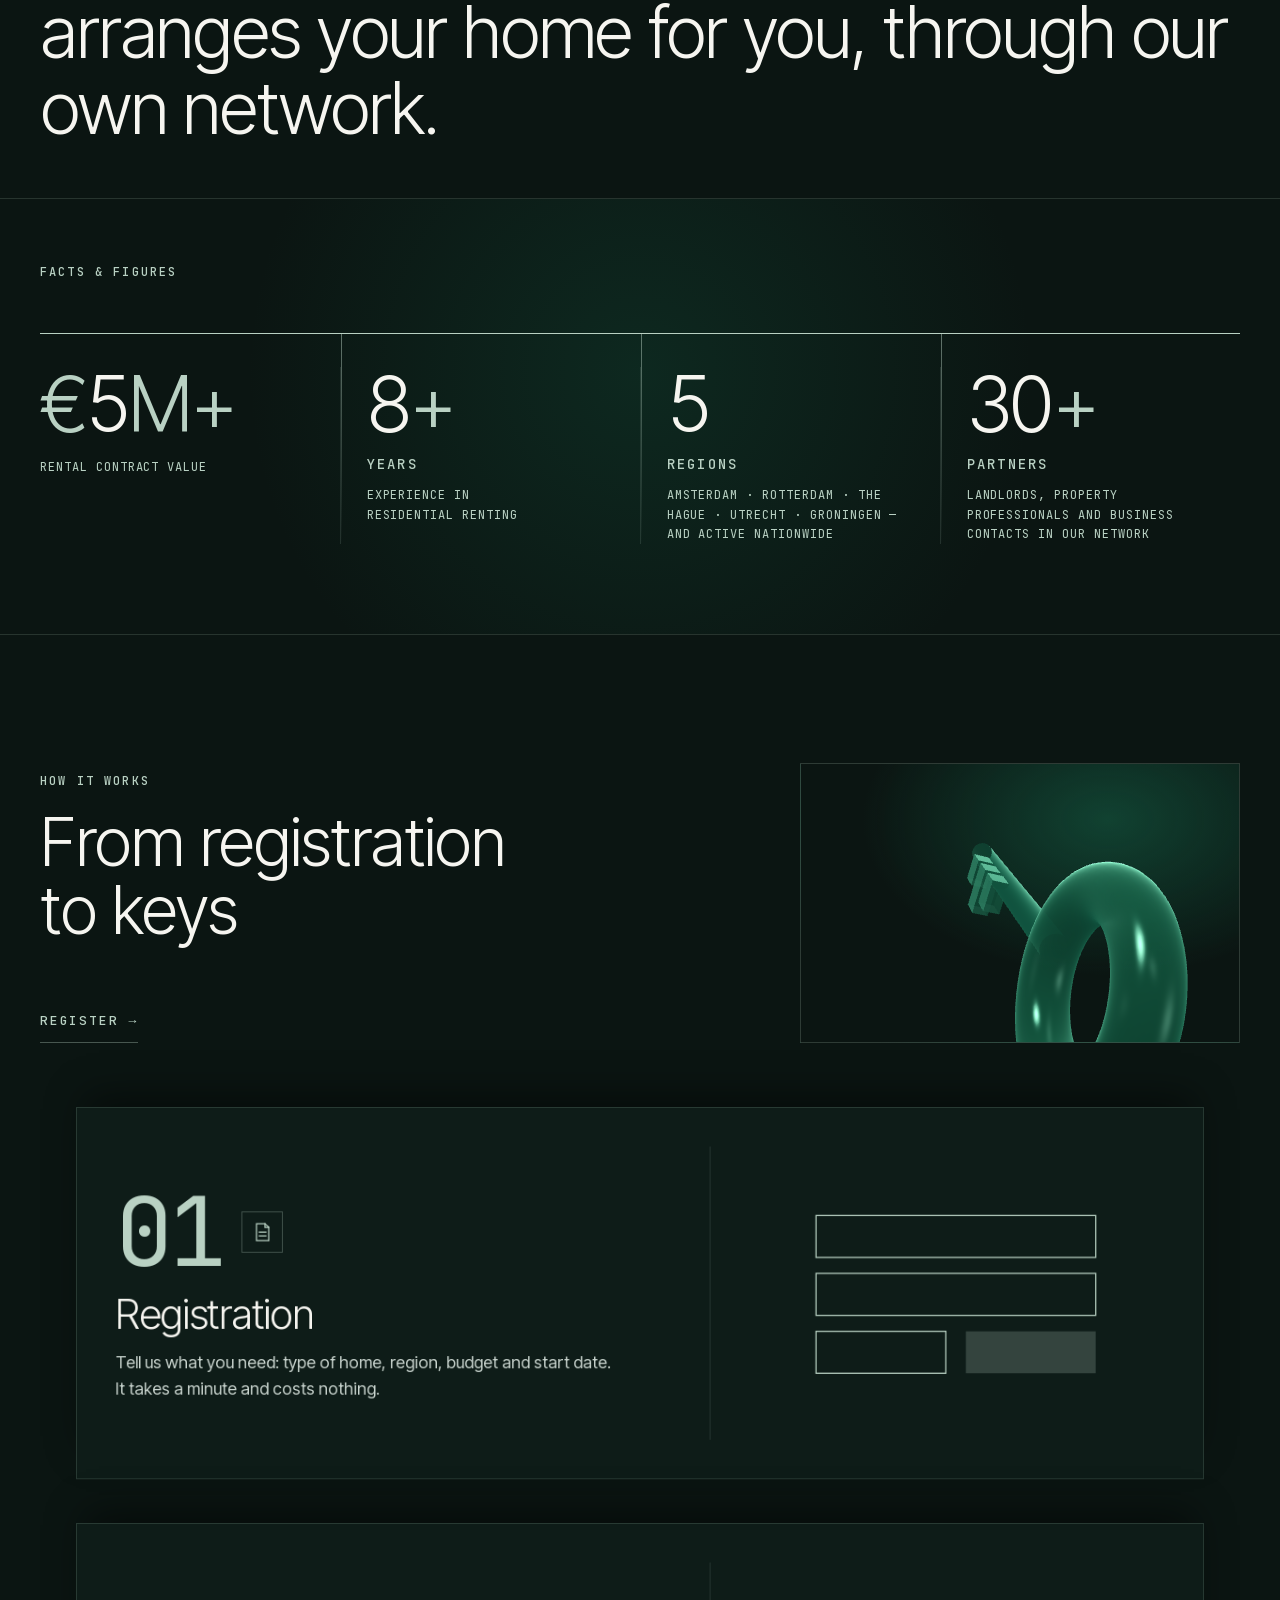
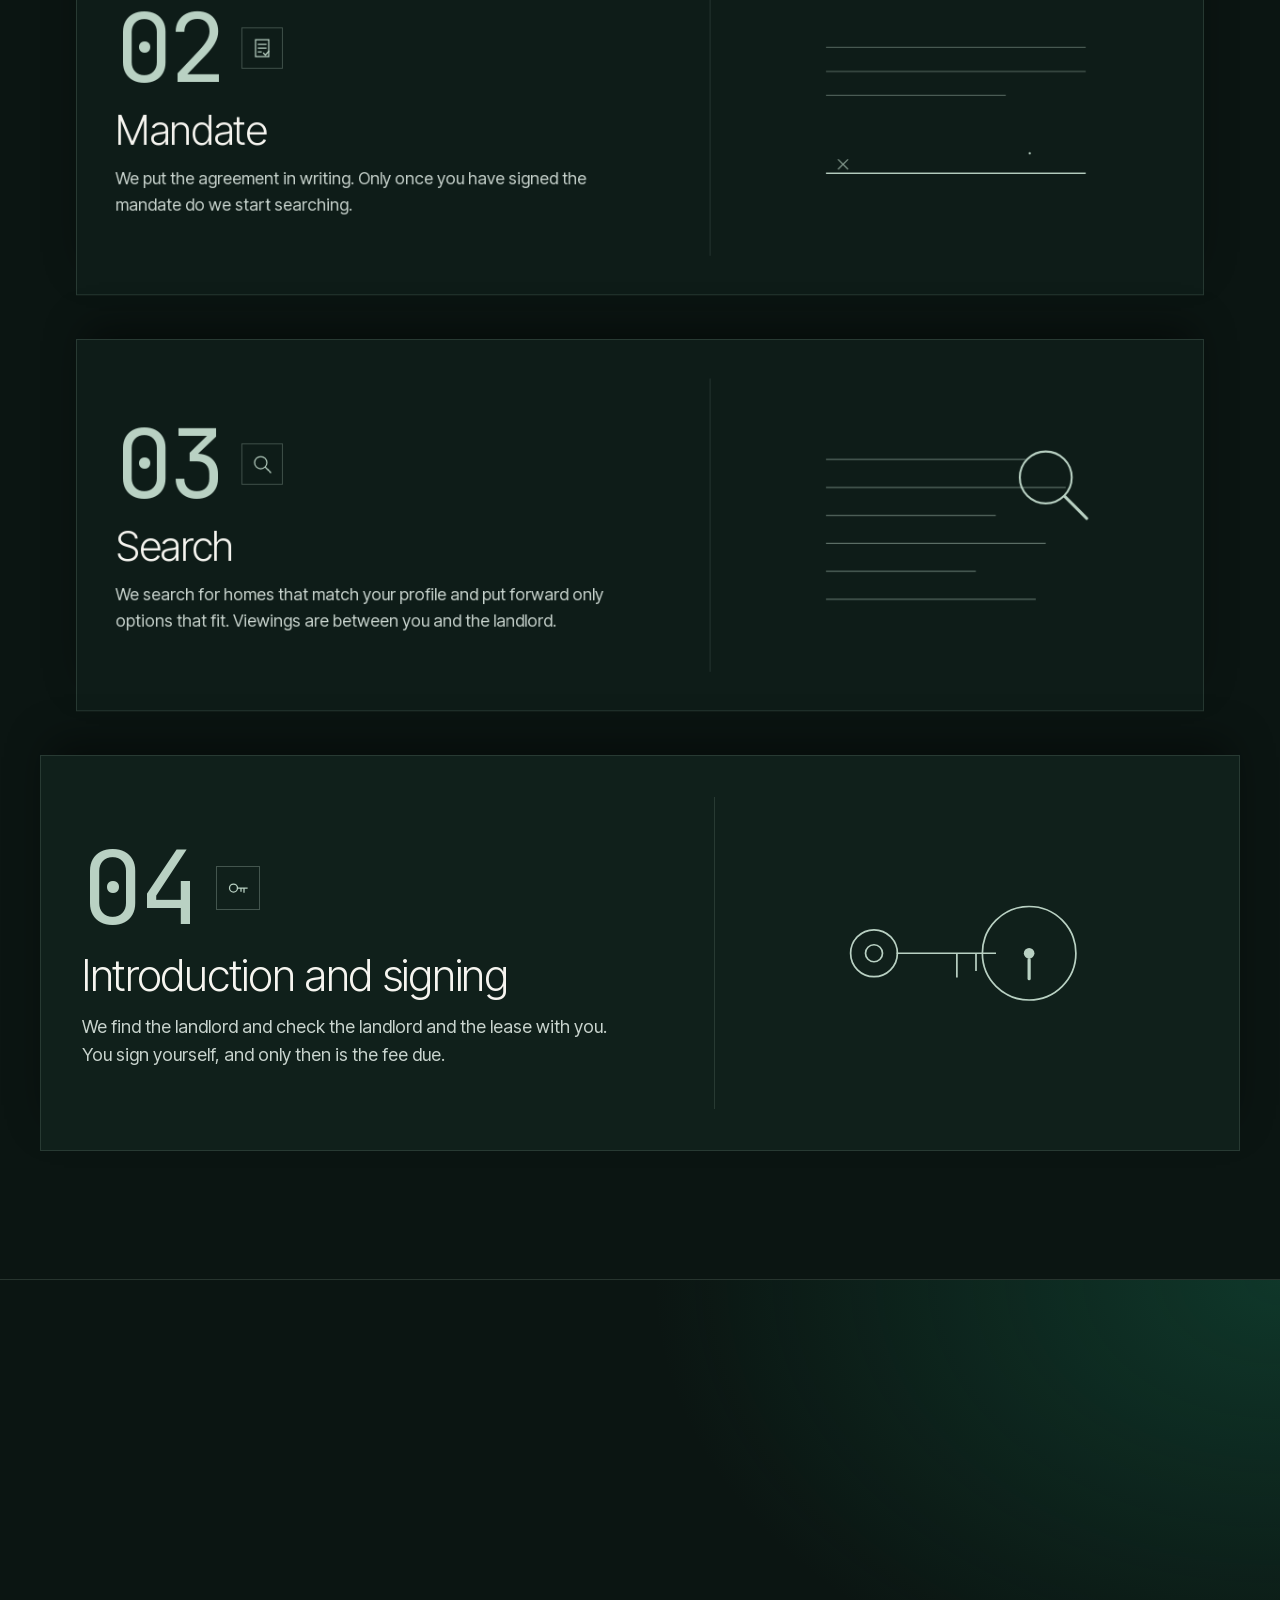
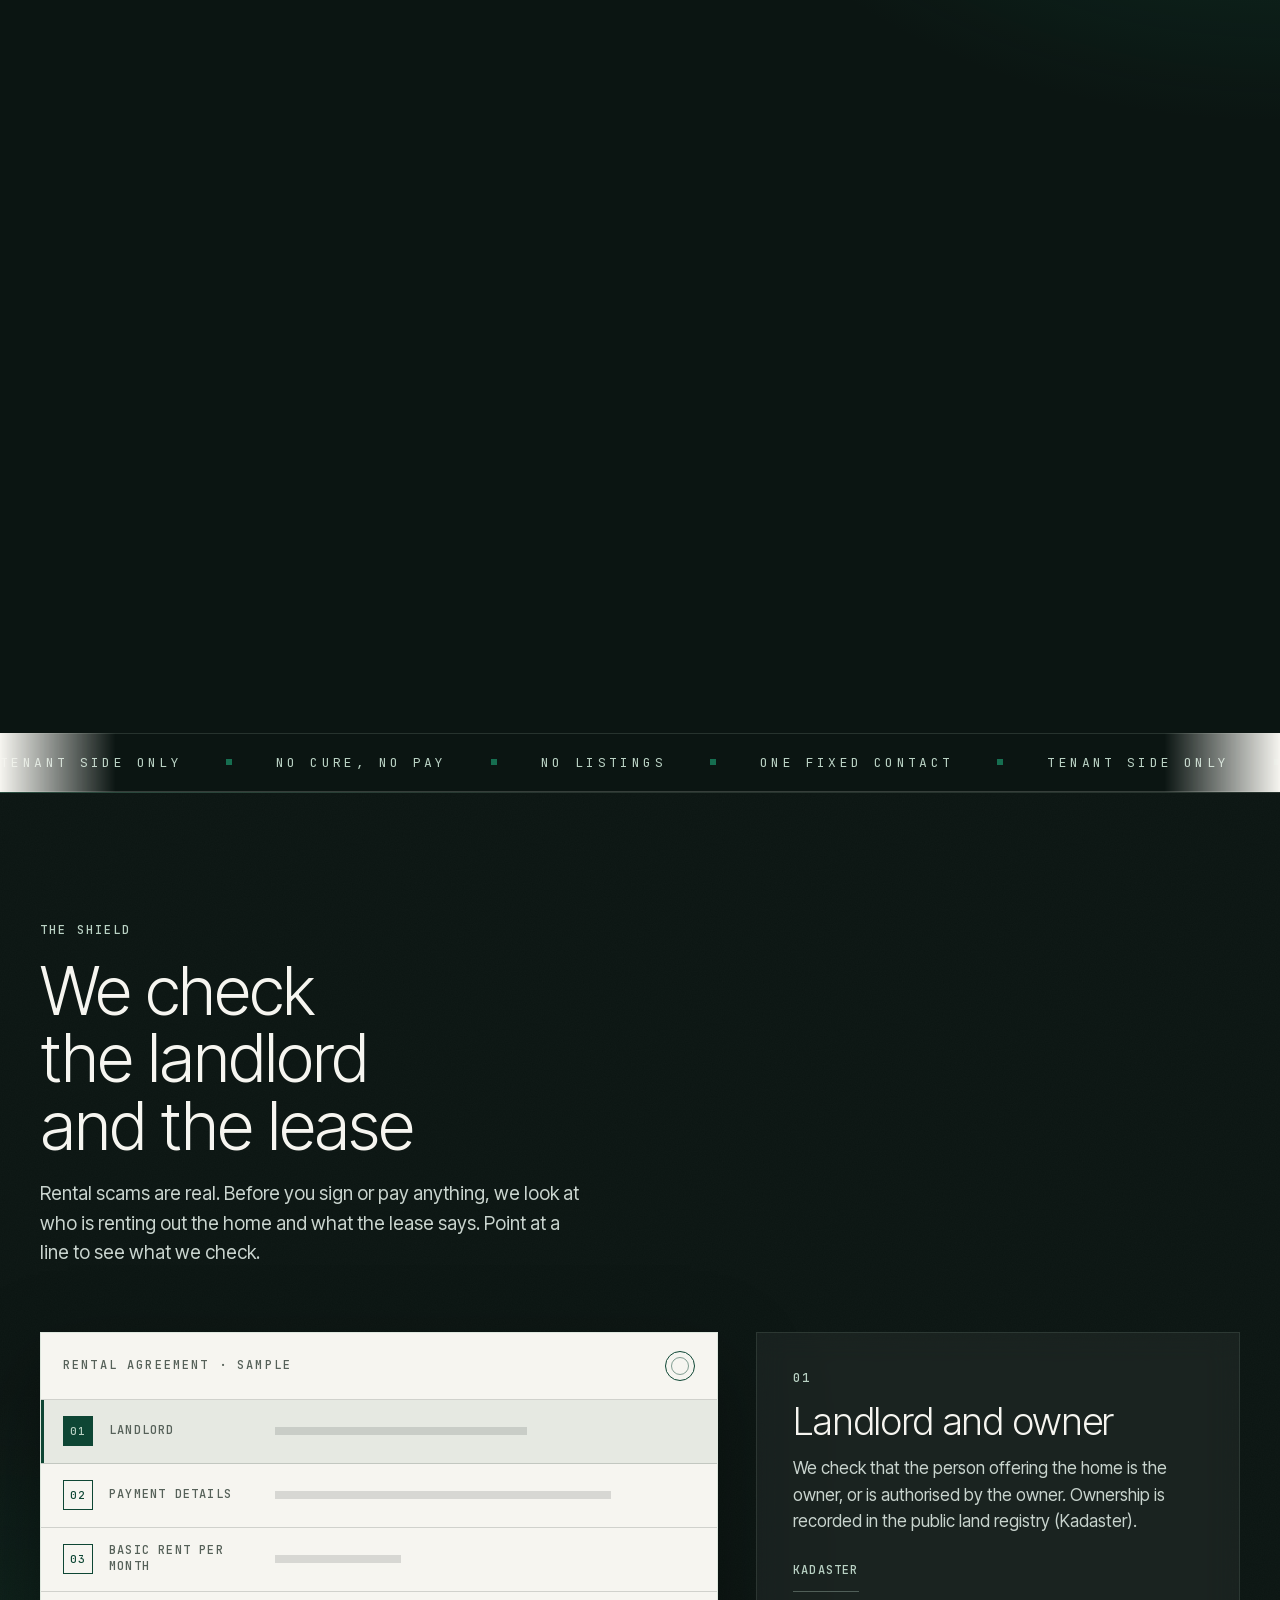
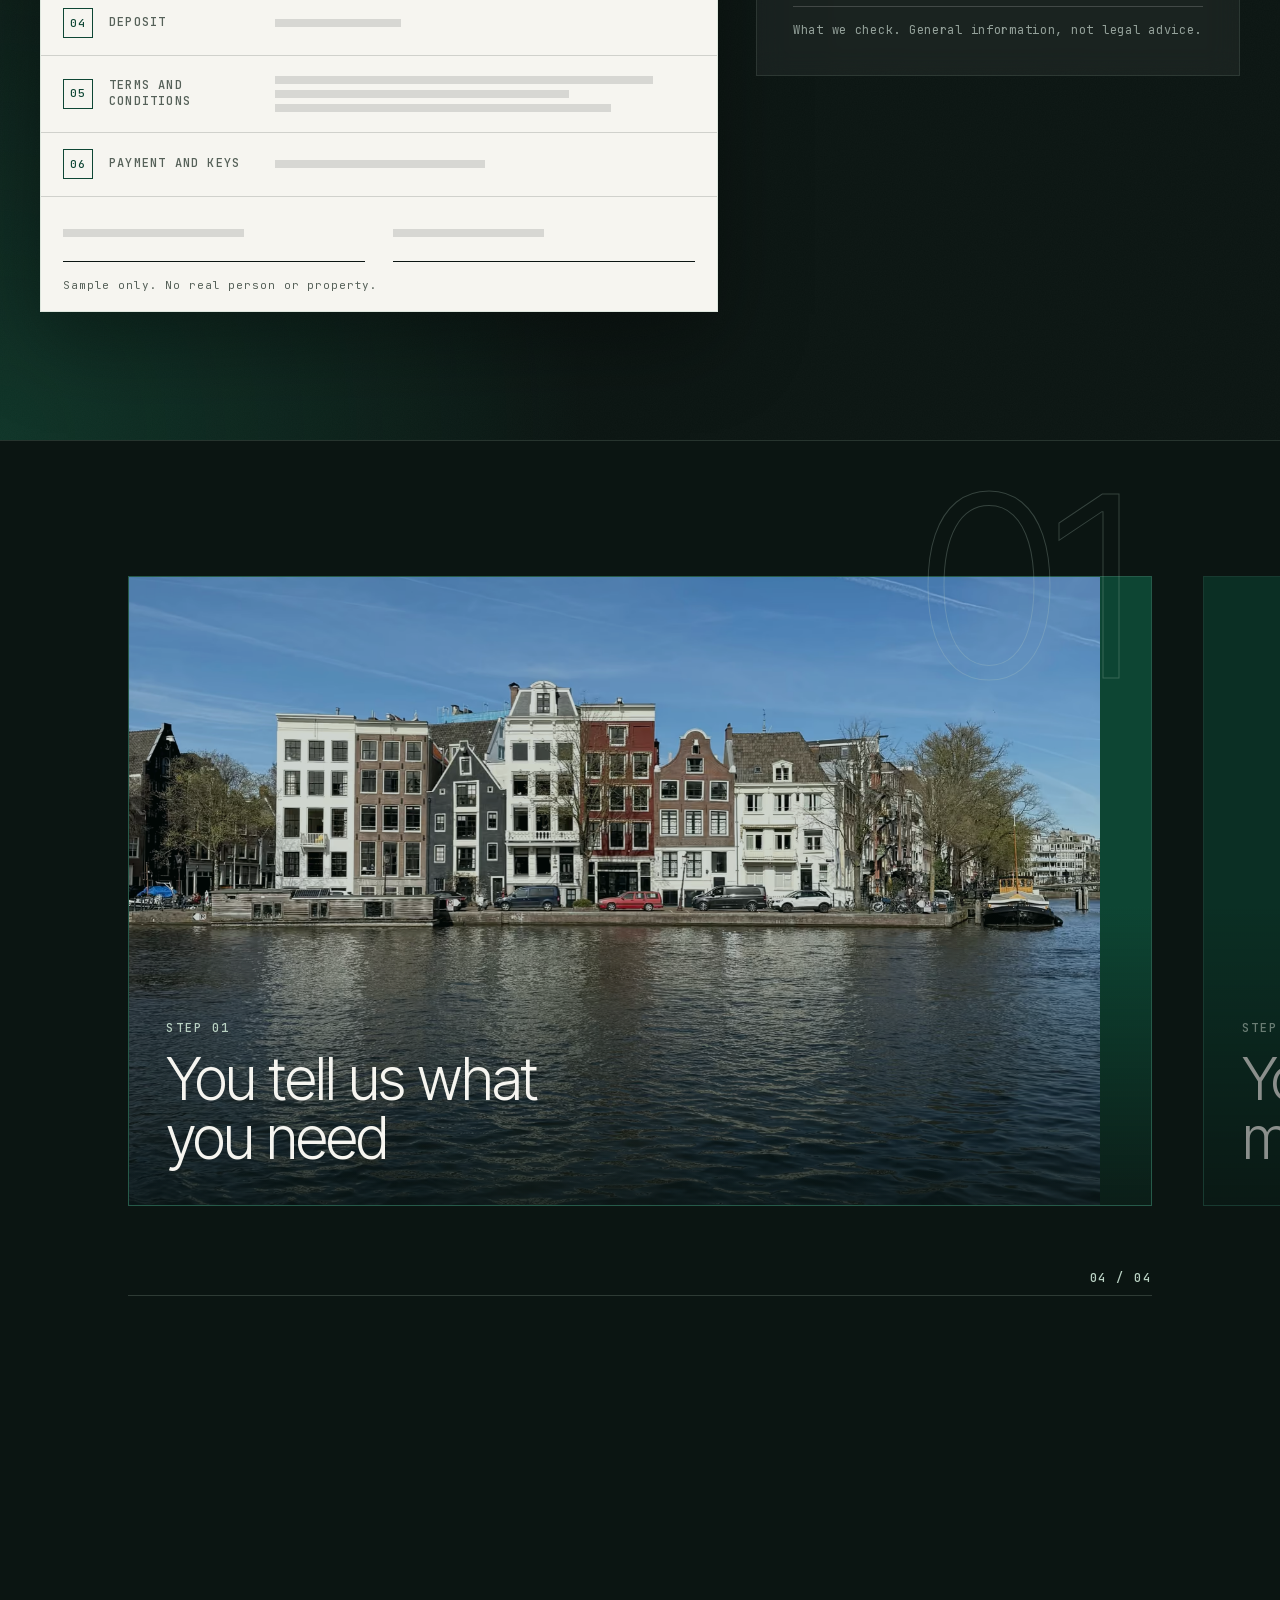
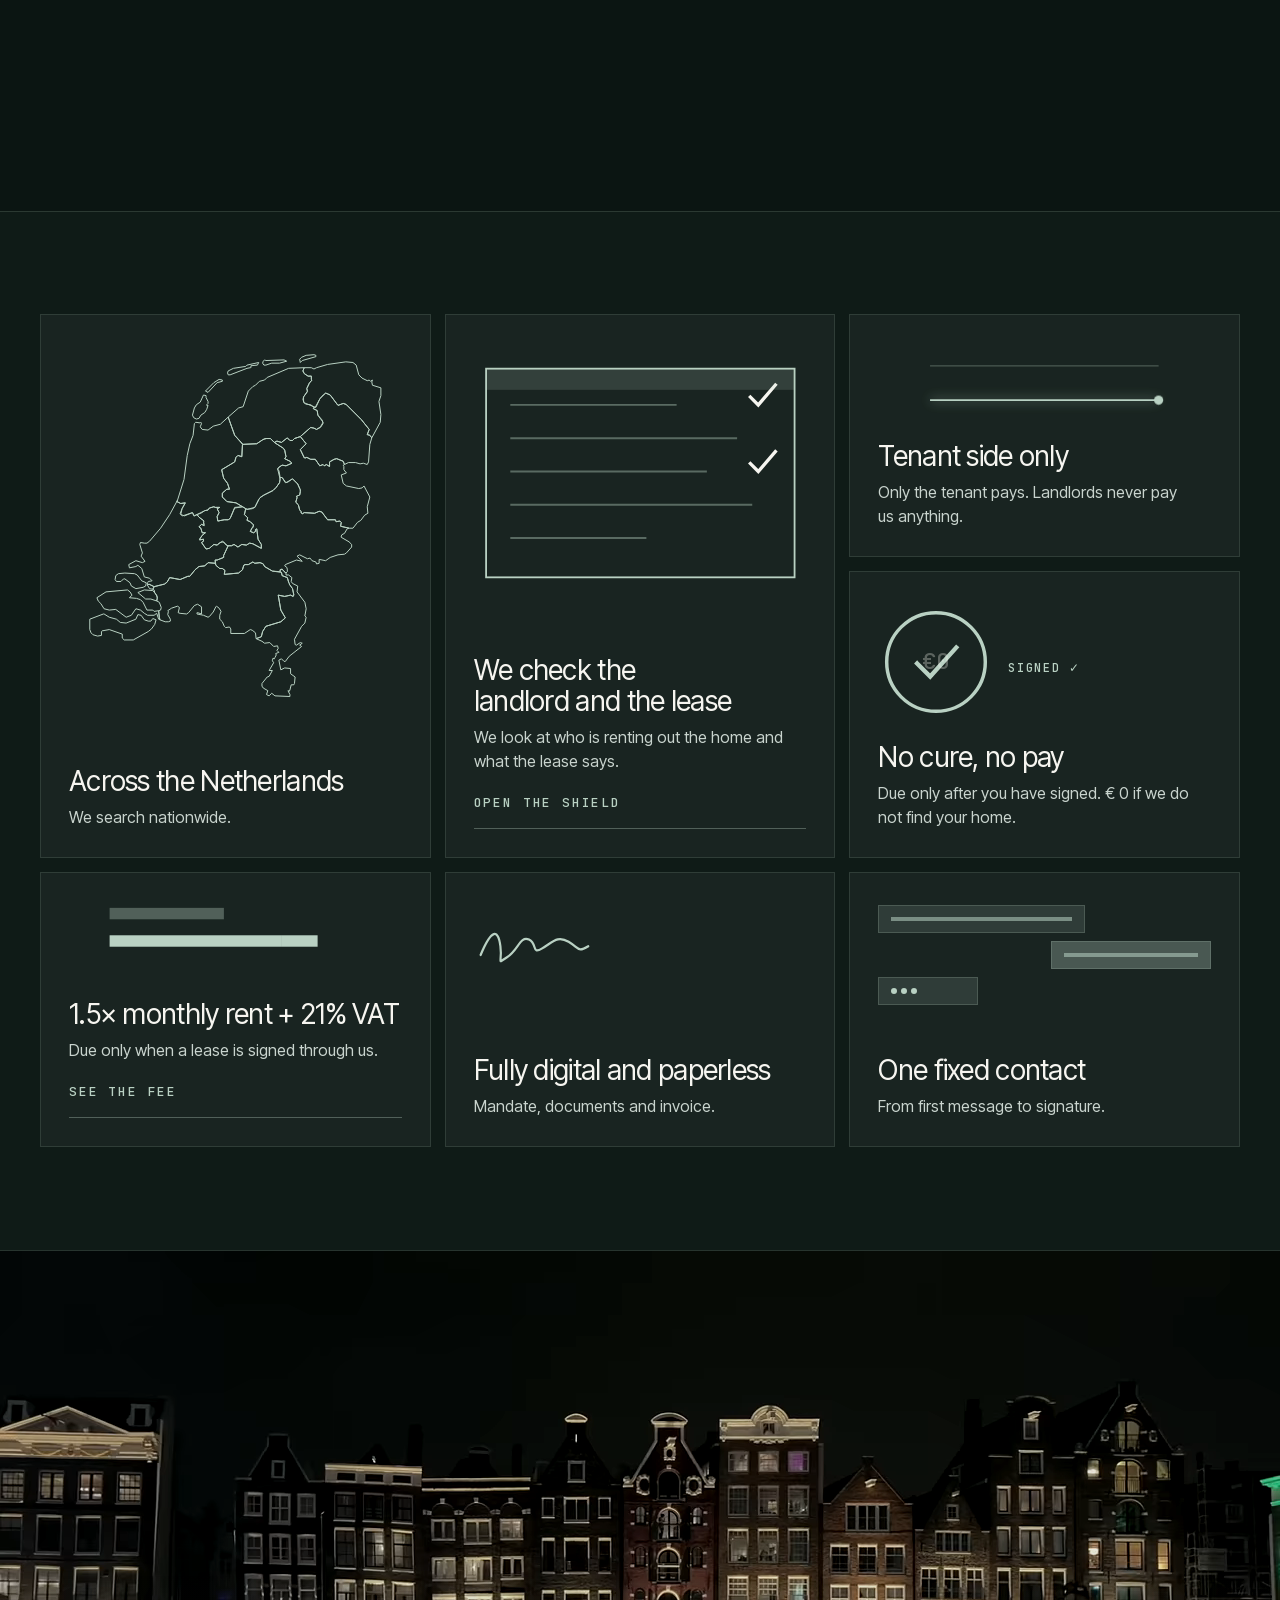
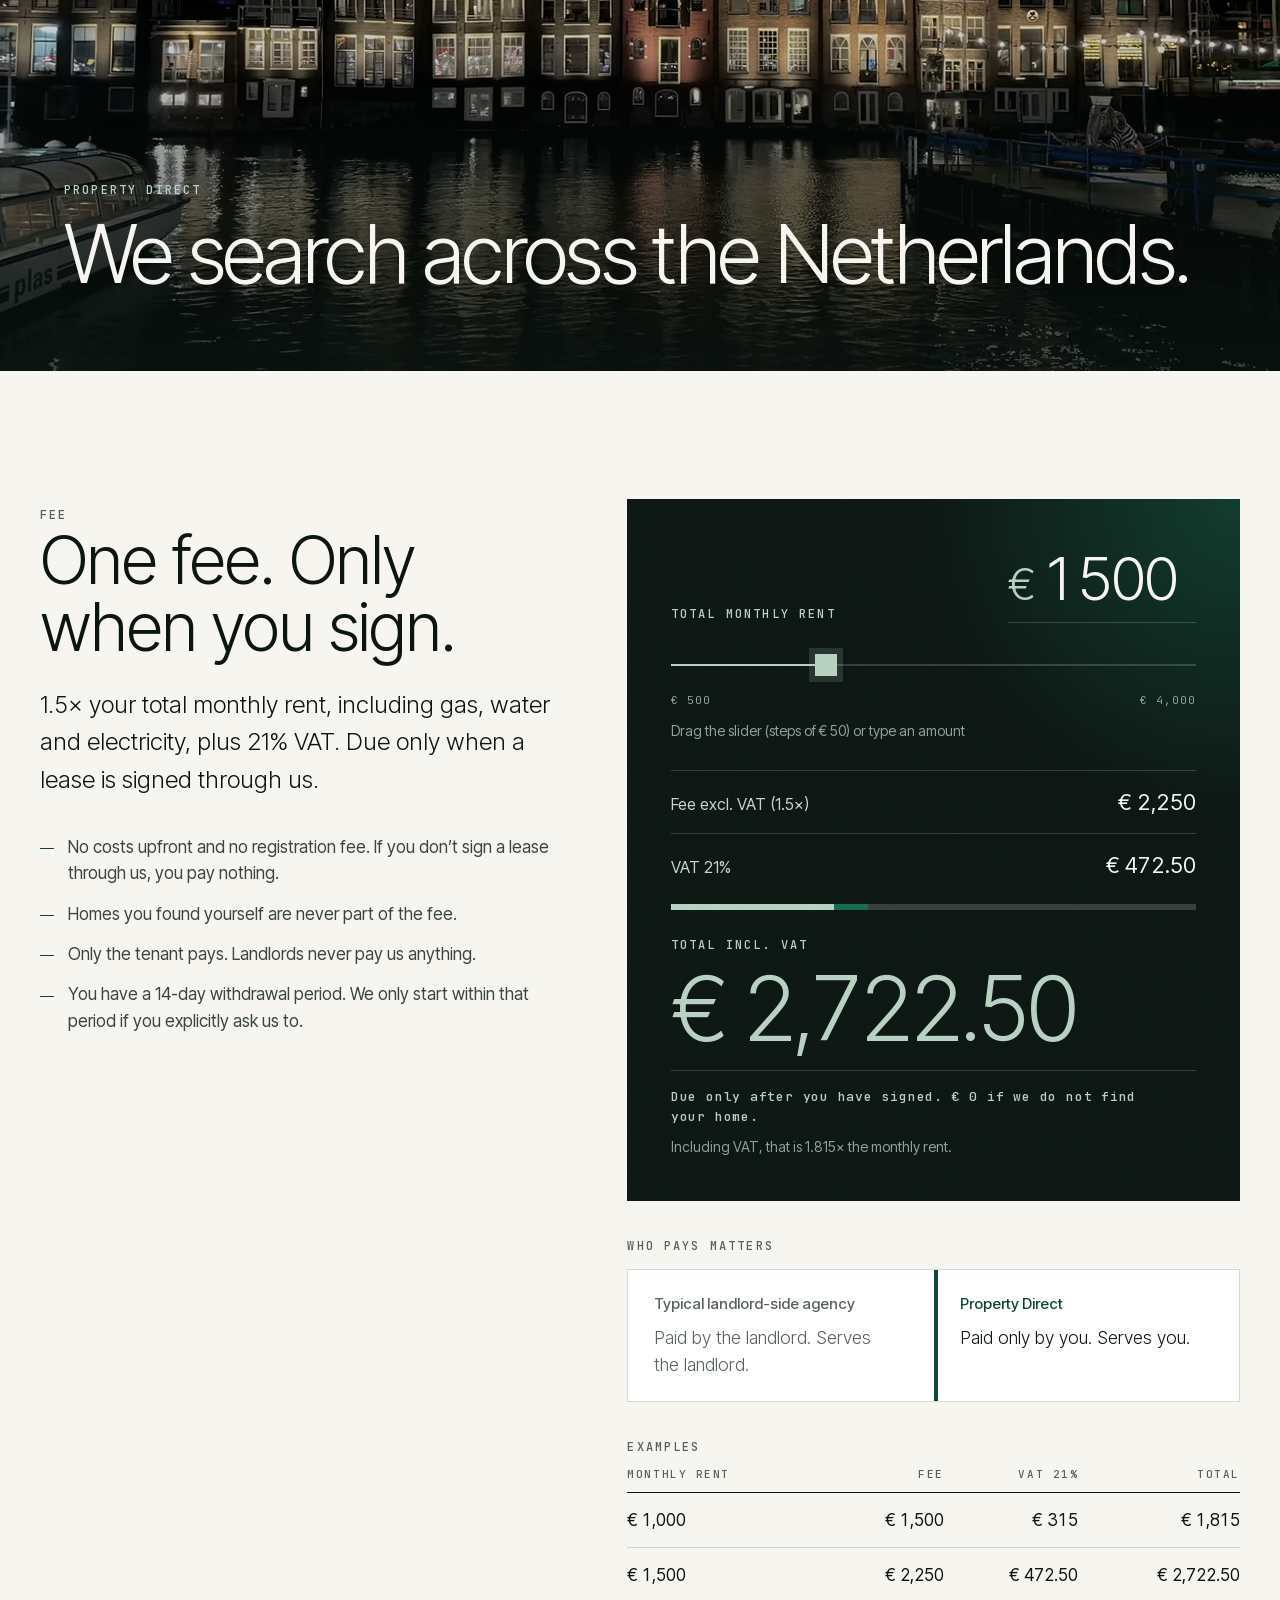
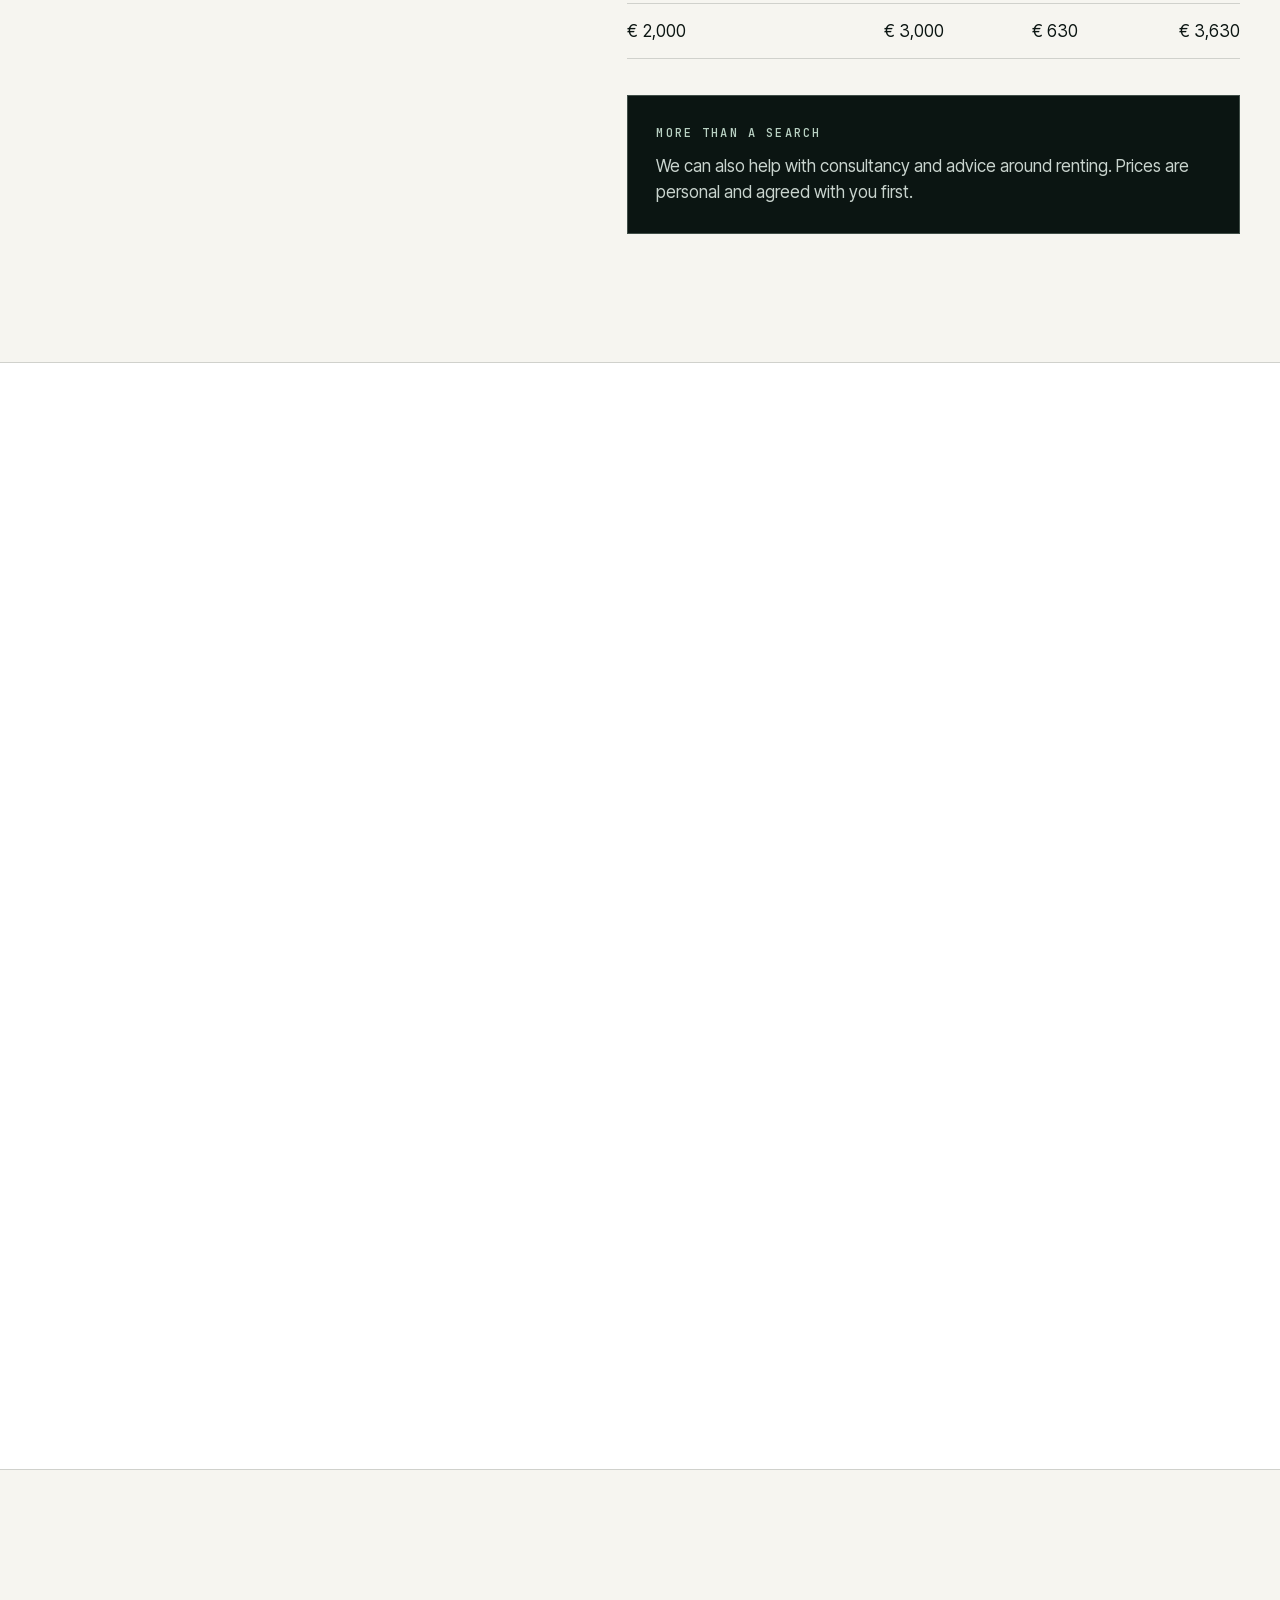
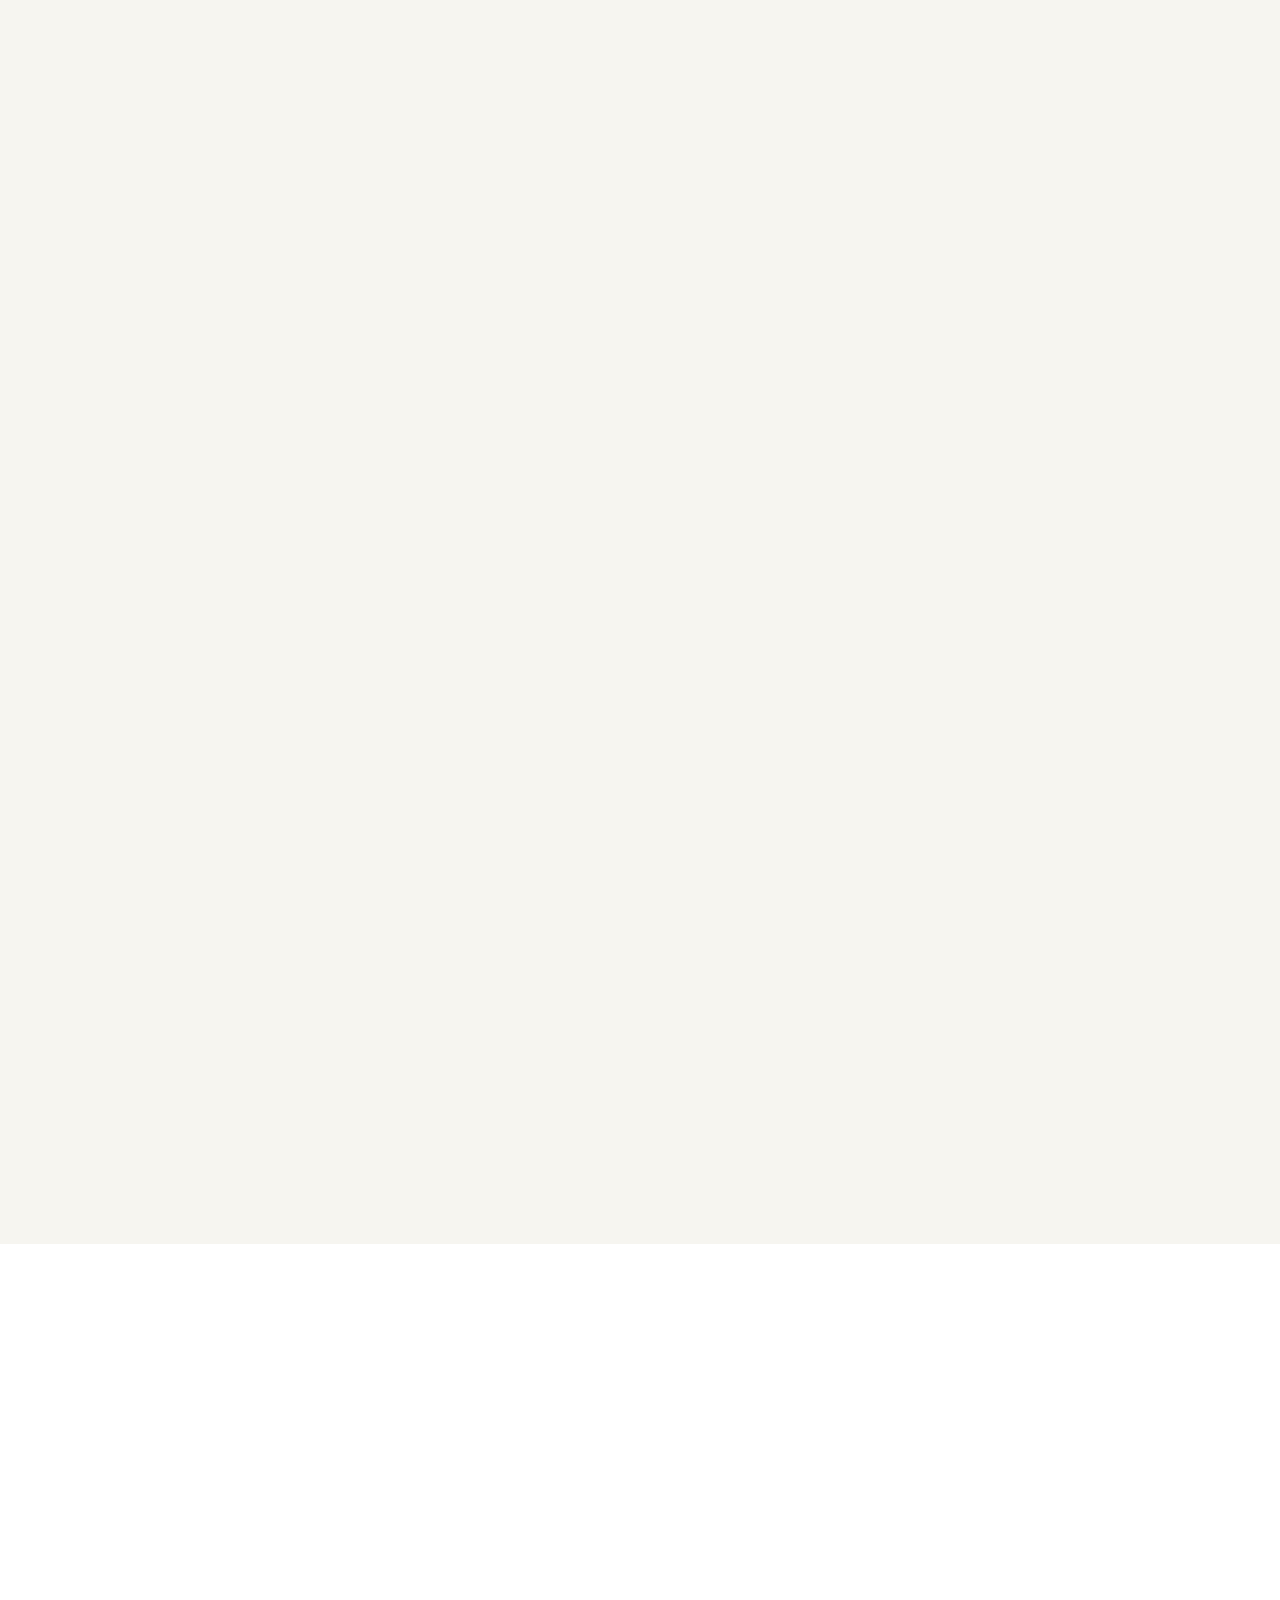
==== commit f2351049: "Remove all unfilled placeholders: KvK, VAT, email, phone, retention period and [VERIFY] markers Co-A" ====
--- a/index.html
+++ b/index.html
@@ -35,7 +35,7 @@
   <link rel="preload" href="assets/media/hero-3-poster.avif" as="image" type="image/avif" imagesrcset="assets/media/hero-3-poster-800.avif 800w, assets/media/hero-3-poster.avif 1280w" imagesizes="100vw" fetchpriority="high">
   <link rel="preload" href="fonts/inter-tight-latin.woff2" as="font" type="font/woff2" crossorigin>
   <link rel="preload" href="fonts/jetbrains-mono-latin.woff2" as="font" type="font/woff2" crossorigin>
-  <link rel="stylesheet" href="css/style.css?v=13">
+  <link rel="stylesheet" href="css/style.css?v=14">
   <script>
   /* Adds the .js class and loads the scripts progressively: straight away for Dutch visitors (no flash of English),
      otherwise after the page has loaded or on the first interaction. The hero needs no JavaScript to render. */
@@ -52,7 +52,7 @@
     function load() {
       if (done) return;
       done = 1;
-      ["js/config.js?v=13", "js/i18n.js?v=13", "js/home.js?v=13"].forEach(function (s) {
+      ["js/config.js?v=14", "js/i18n.js?v=14", "js/home.js?v=14"].forEach(function (s) {
         var e = d.createElement('script'); e.src = s; e.async = false; d.body.appendChild(e);
       });
     }
@@ -76,8 +76,7 @@
         "url": "https://propertydirect.nl/",
         "logo": "https://propertydirect.nl/icon-512.png",
         "description": "Personal tenant representation in the Netherlands. We search on the tenant's side only. You pay only when your lease is signed.",
-        "areaServed": { "@type": "Country", "name": "Netherlands" },
-        "identifier": { "@type": "PropertyValue", "propertyID": "KvK", "value": "[KvK]" }
+        "areaServed": { "@type": "Country", "name": "Netherlands" }
       },
       {
         "@type": "FAQPage",
@@ -761,15 +760,17 @@
         </div>
         <div>
           <h3 data-i18n="fCompany">Company</h3>
-          <p>Property Direct<br><span data-i18n="fKvk">KvK</span>: <span data-cfg="kvk">[KvK]</span><br><span data-i18n="fVat">VAT</span>: <span data-cfg="btw">[BTW]</span></p>
+          <p>Property Direct<span data-cfg-show="kvk" hidden><br><span data-i18n="fKvk">KvK</span>: <span data-cfg="kvk"></span></span><span data-cfg-show="btw" hidden><br><span data-i18n="fVat">VAT</span>: <span data-cfg="btw"></span></span></p>
         </div>
         <div>
           <h3 data-i18n="fLegal">Legal</h3>
           <ul class="flinks"><li><a href="privacy.html" data-i18n="privacyLink">Privacy Policy</a></li><li><a href="terms.html" data-i18n="termsLink">Terms and Conditions</a></li><li><a href="mandate.html" data-i18n="mandateLink">Mandate and cancellation</a></li><li><a href="guides/index.html" data-i18n="guidesLink">Move-in guides</a></li><li><a href="assets/media/CREDITS.md" data-i18n="creditsLink">Photography credits</a></li></ul>
         </div>
         <div>
-          <h3 data-i18n="fContact">Contact</h3>
-          <ul class="flinks"><li><span data-i18n="fEmail2">Email</span>: <a data-cfg-href="email" data-cfg="email">[email]</a></li><li><span data-i18n="fPhone2">Phone</span>: <a data-cfg-href="phone" data-cfg="phone">[phone]</a></li></ul>
+          <div data-cfg-show="email,phone" hidden>
+            <h3 data-i18n="fContact">Contact</h3>
+            <ul class="flinks"><li data-cfg-show="email" hidden><span data-i18n="fEmail2">Email</span>: <a data-cfg-href="email" data-cfg="email"></a></li><li data-cfg-show="phone" hidden><span data-i18n="fPhone2">Phone</span>: <a data-cfg-href="phone" data-cfg="phone"></a></li></ul>
+          </div>
           <h3 class="f-lang-h" data-i18n="fLang">Language</h3>
           <div class="lang" role="group" aria-label="Language / Taal">
             <button type="button" data-lang="en" aria-pressed="true">EN</button>
